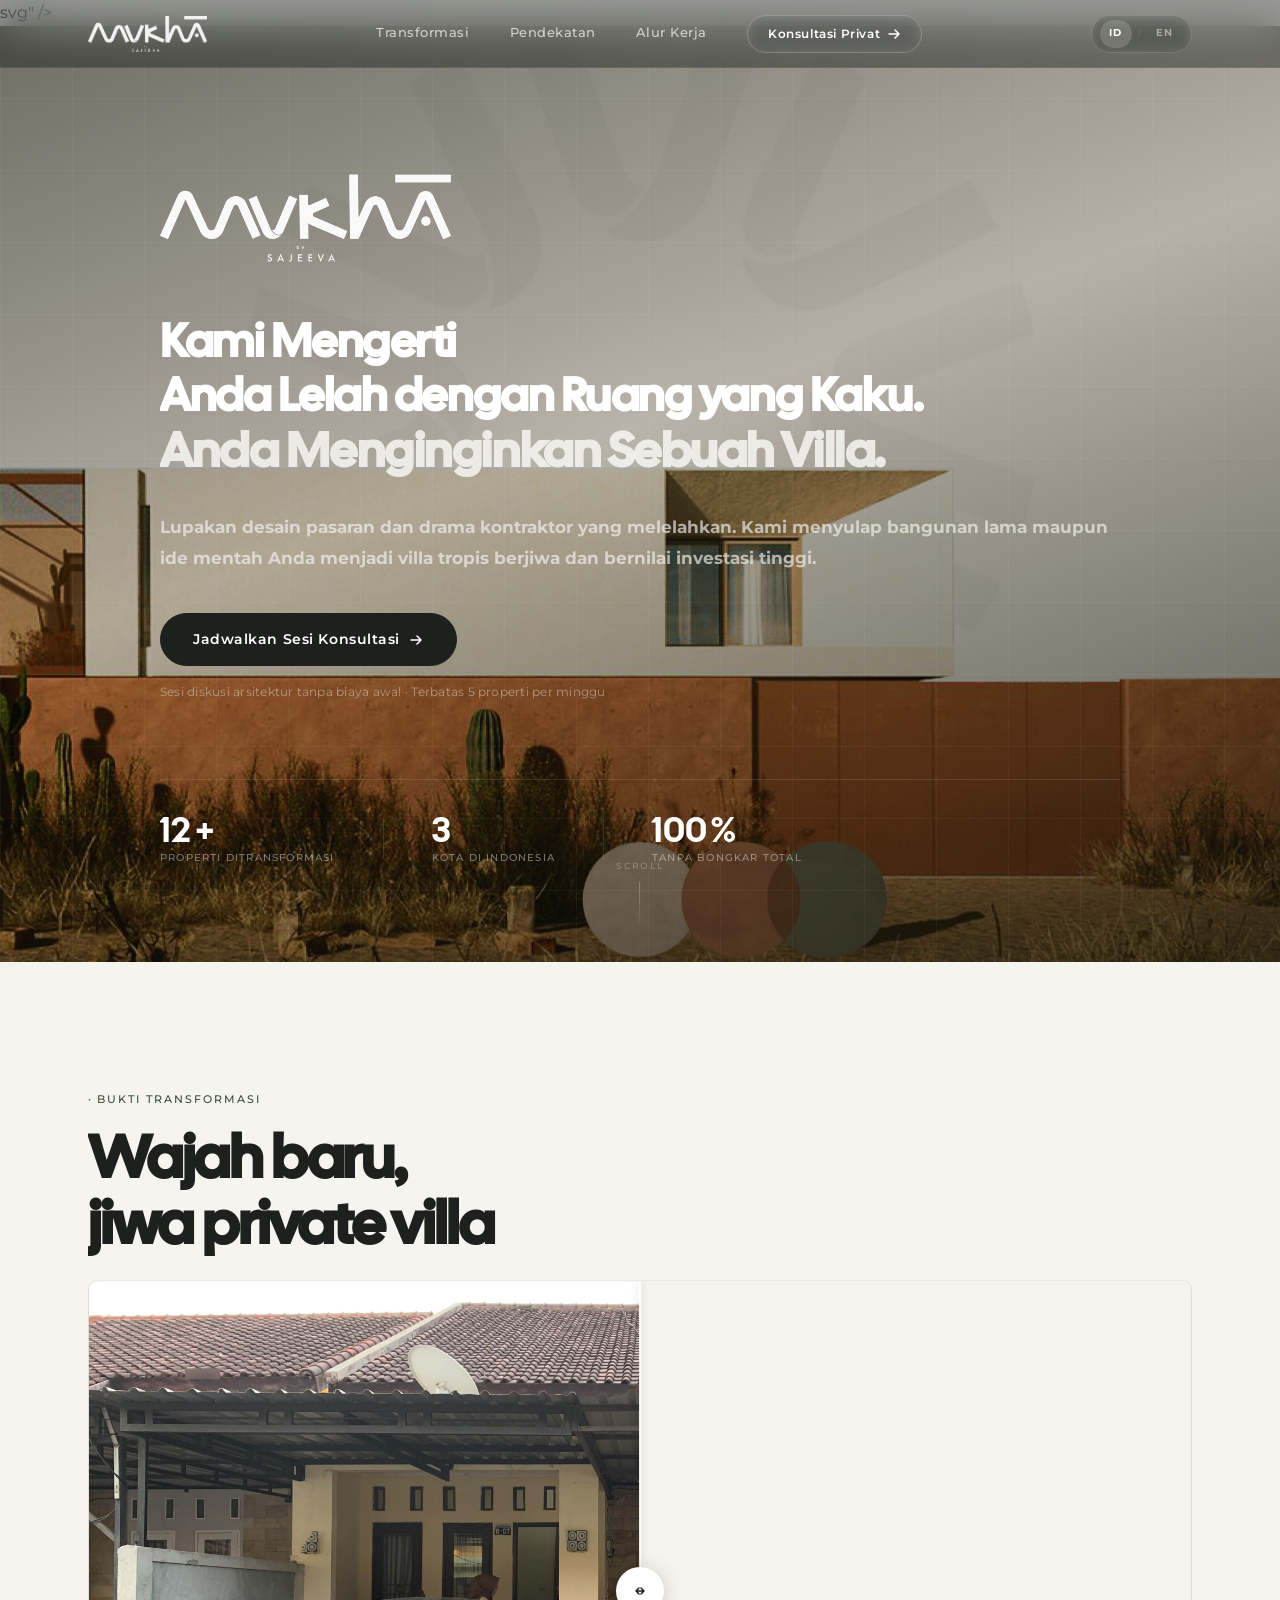
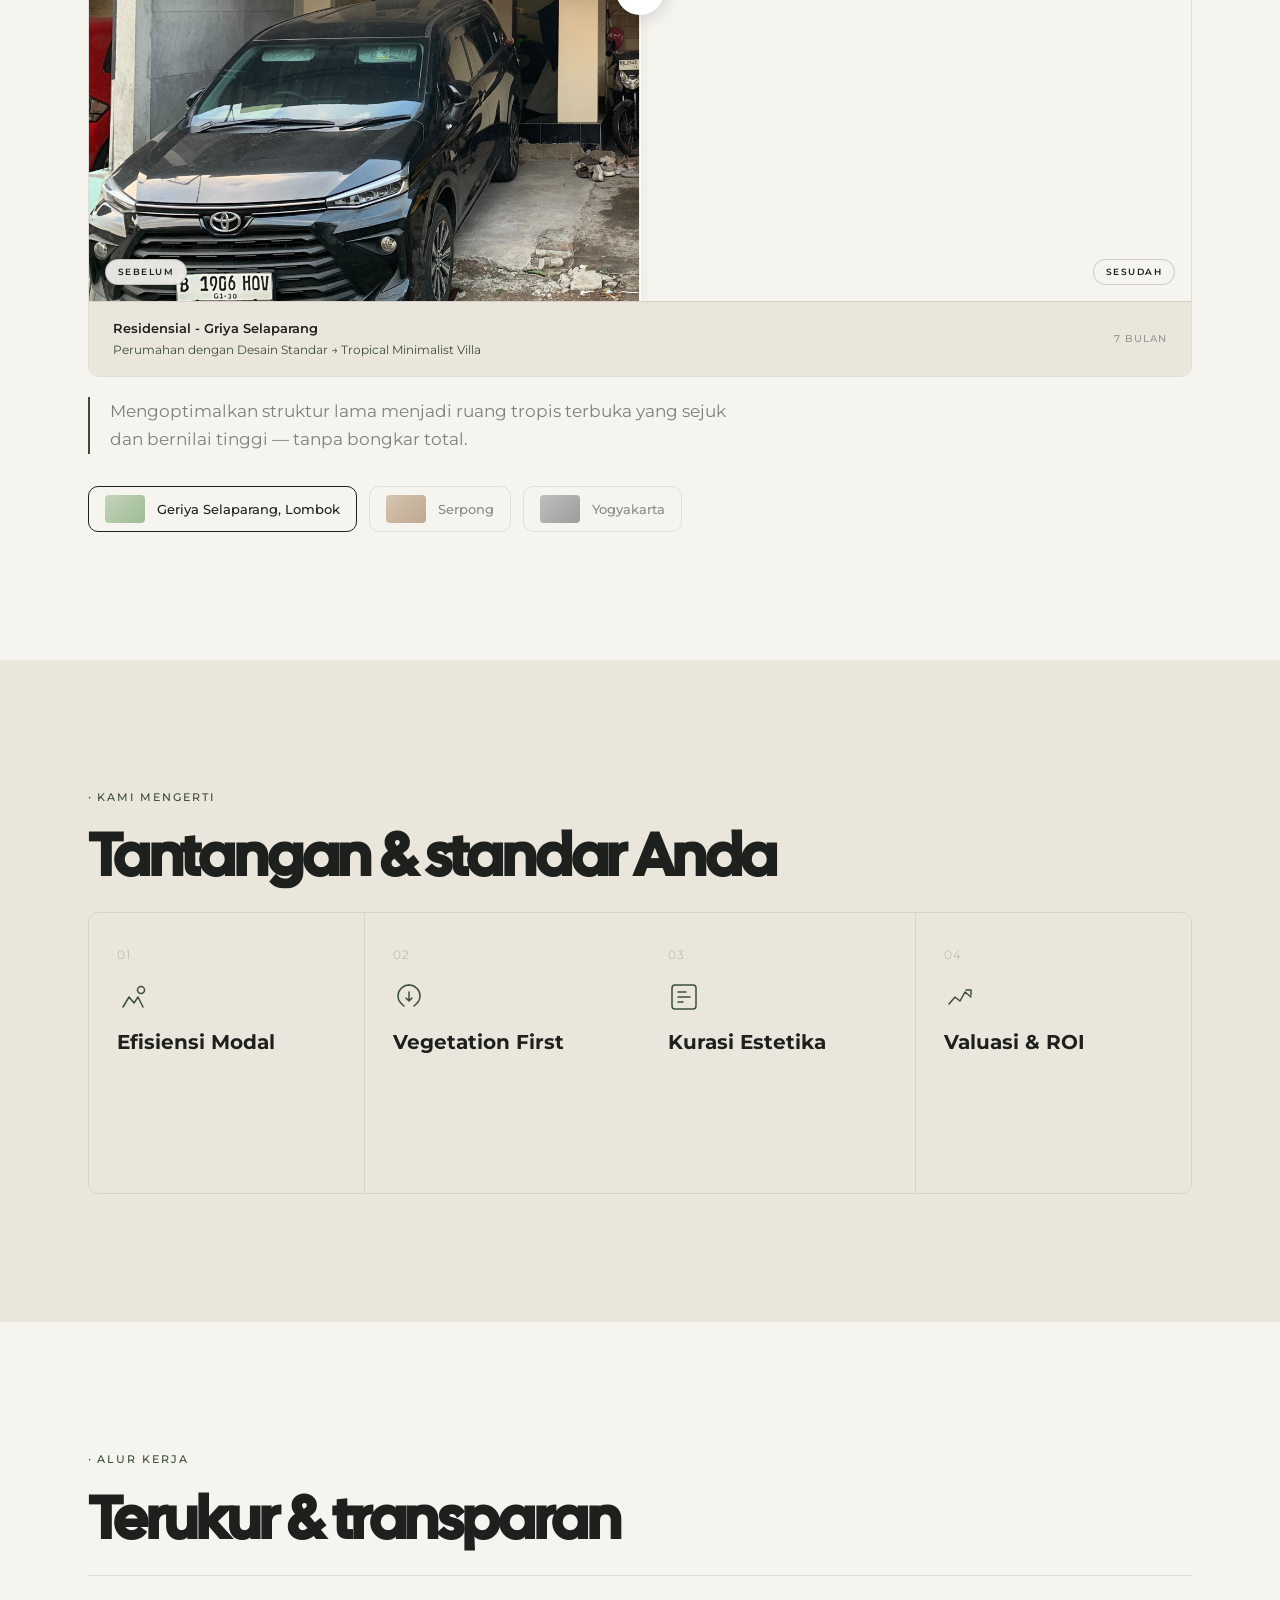
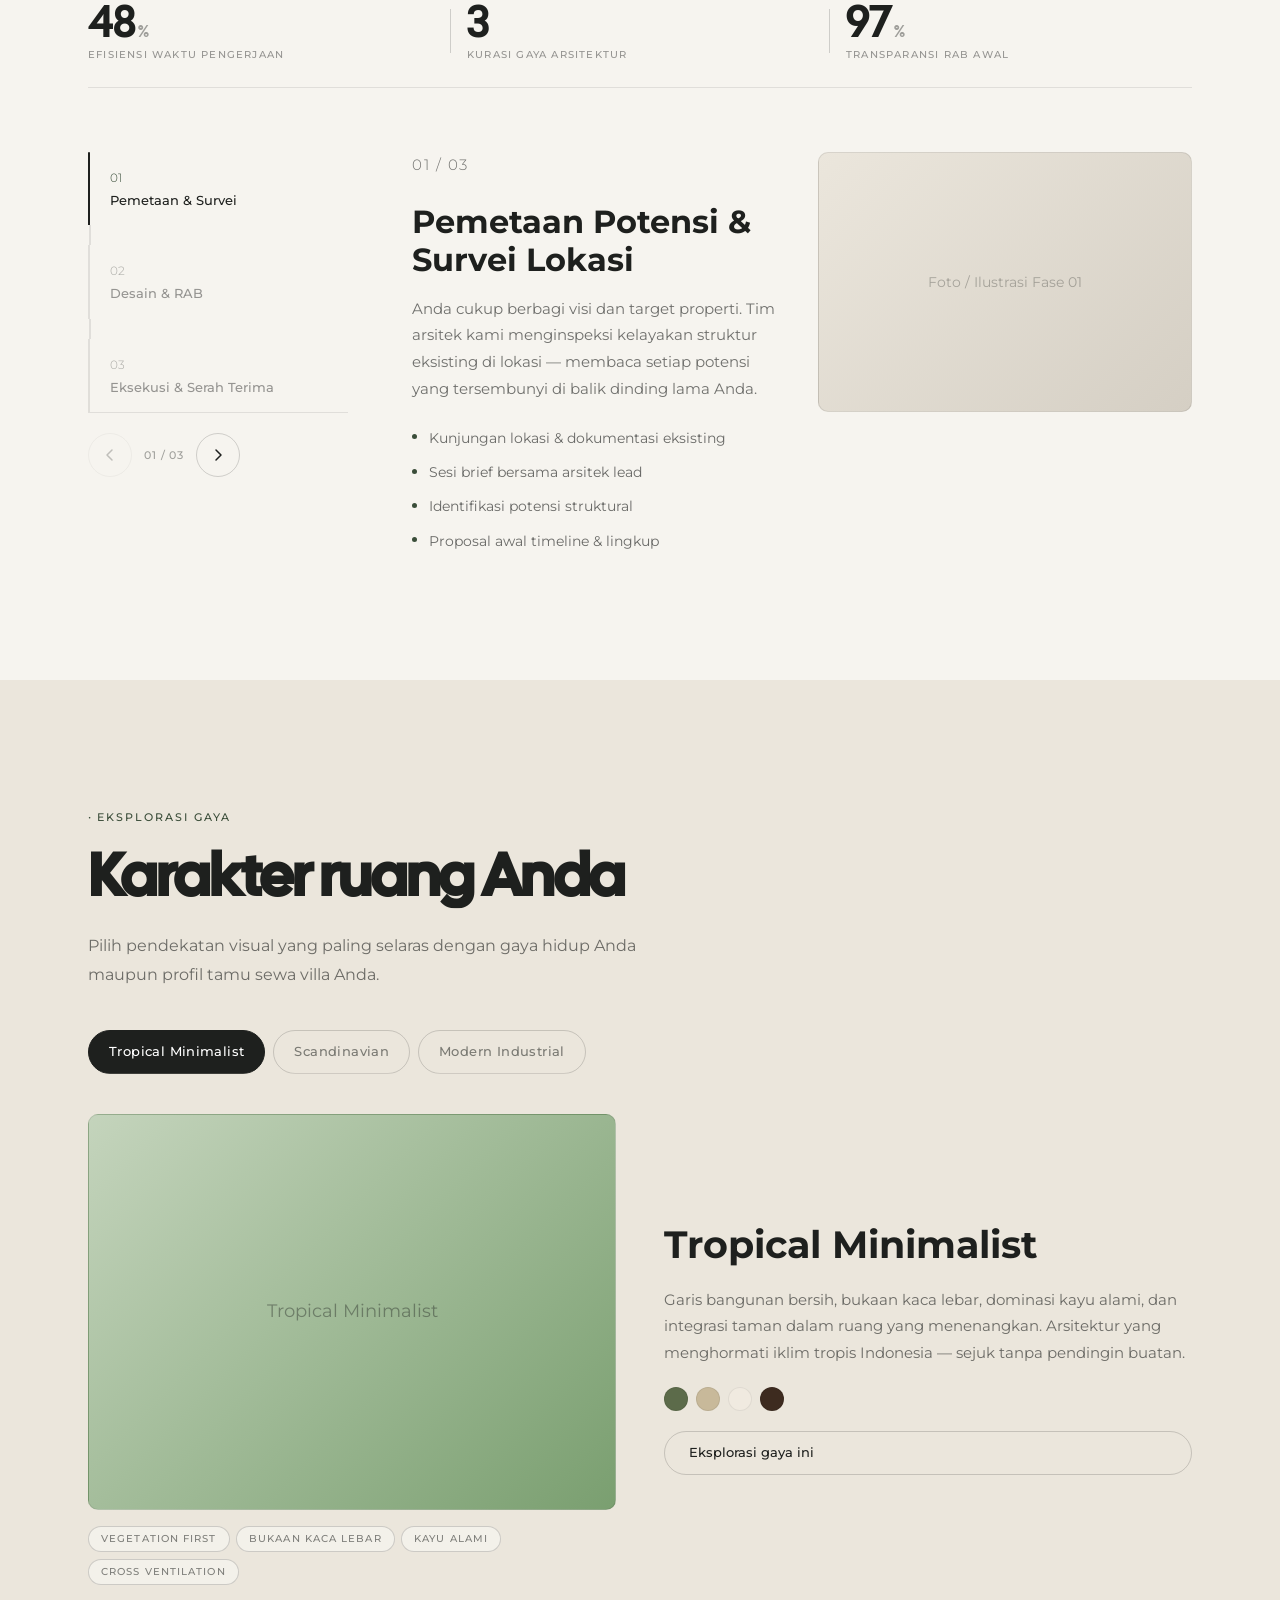
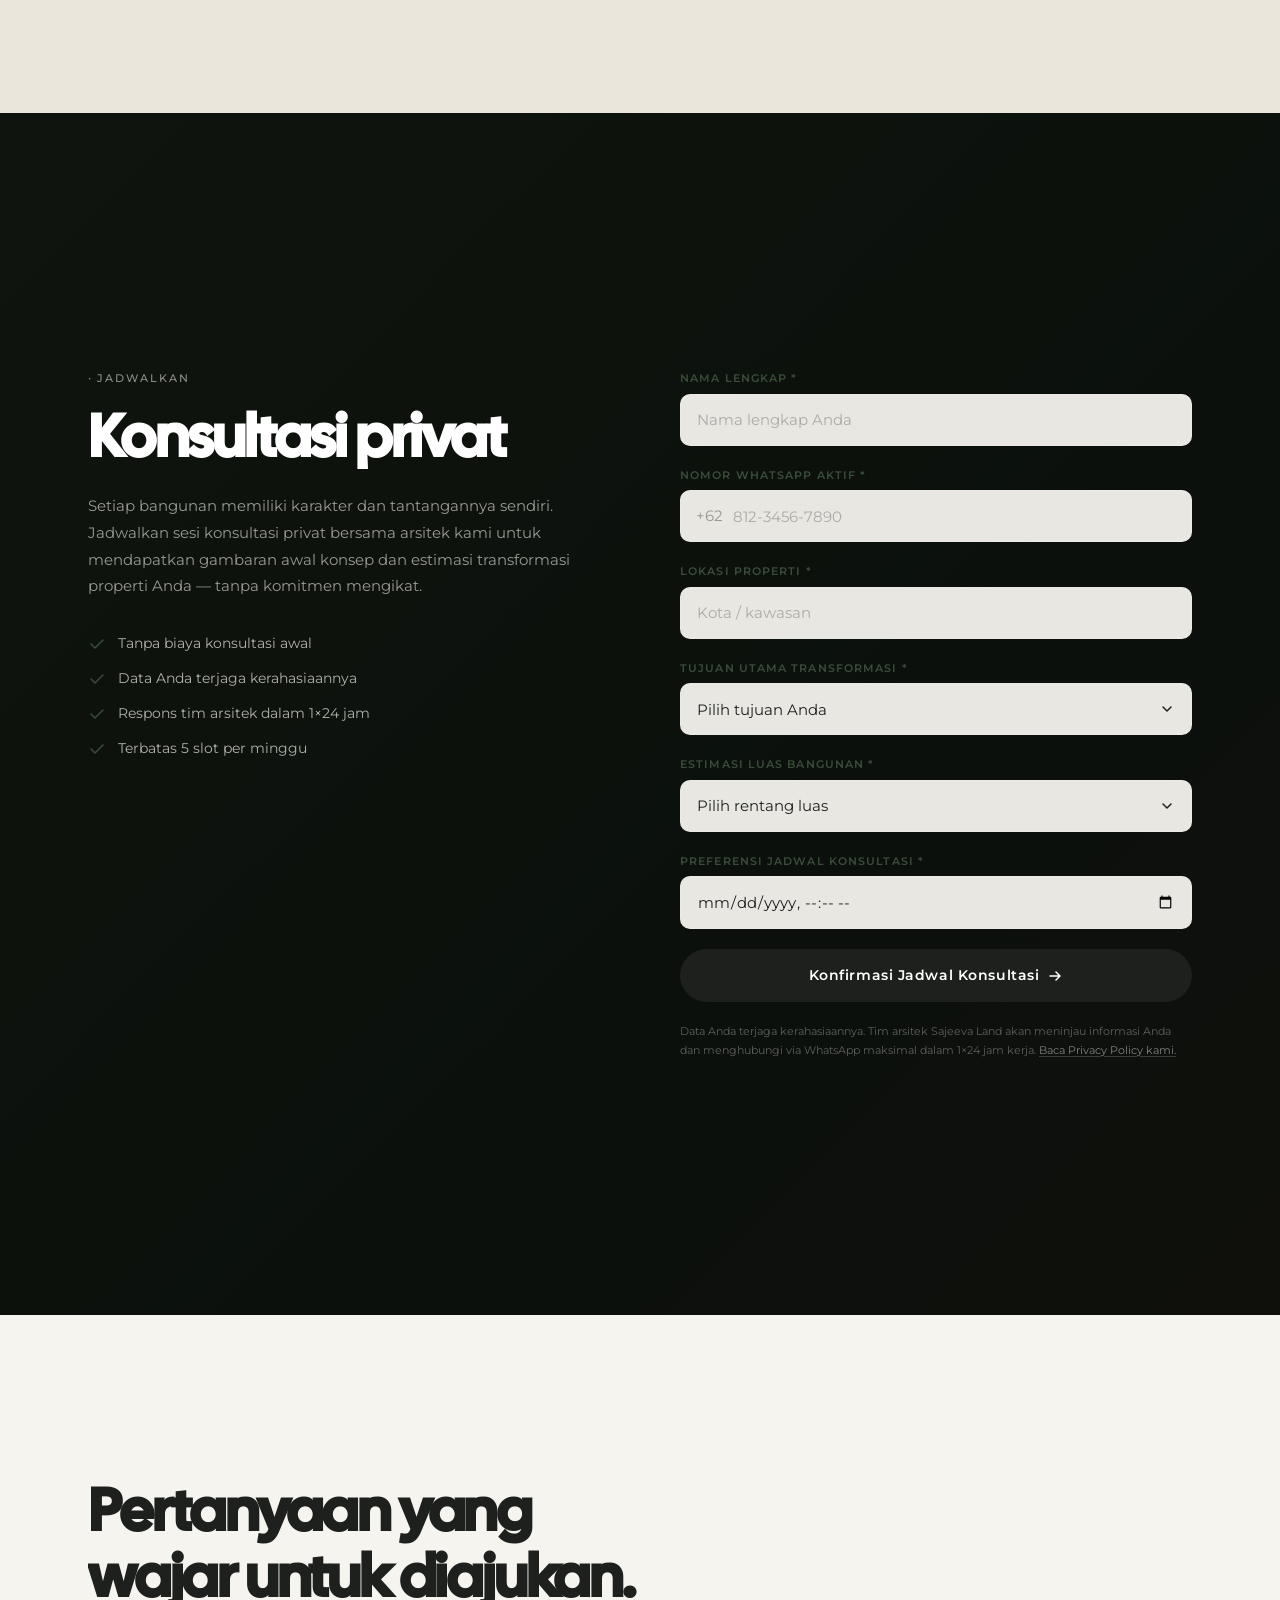
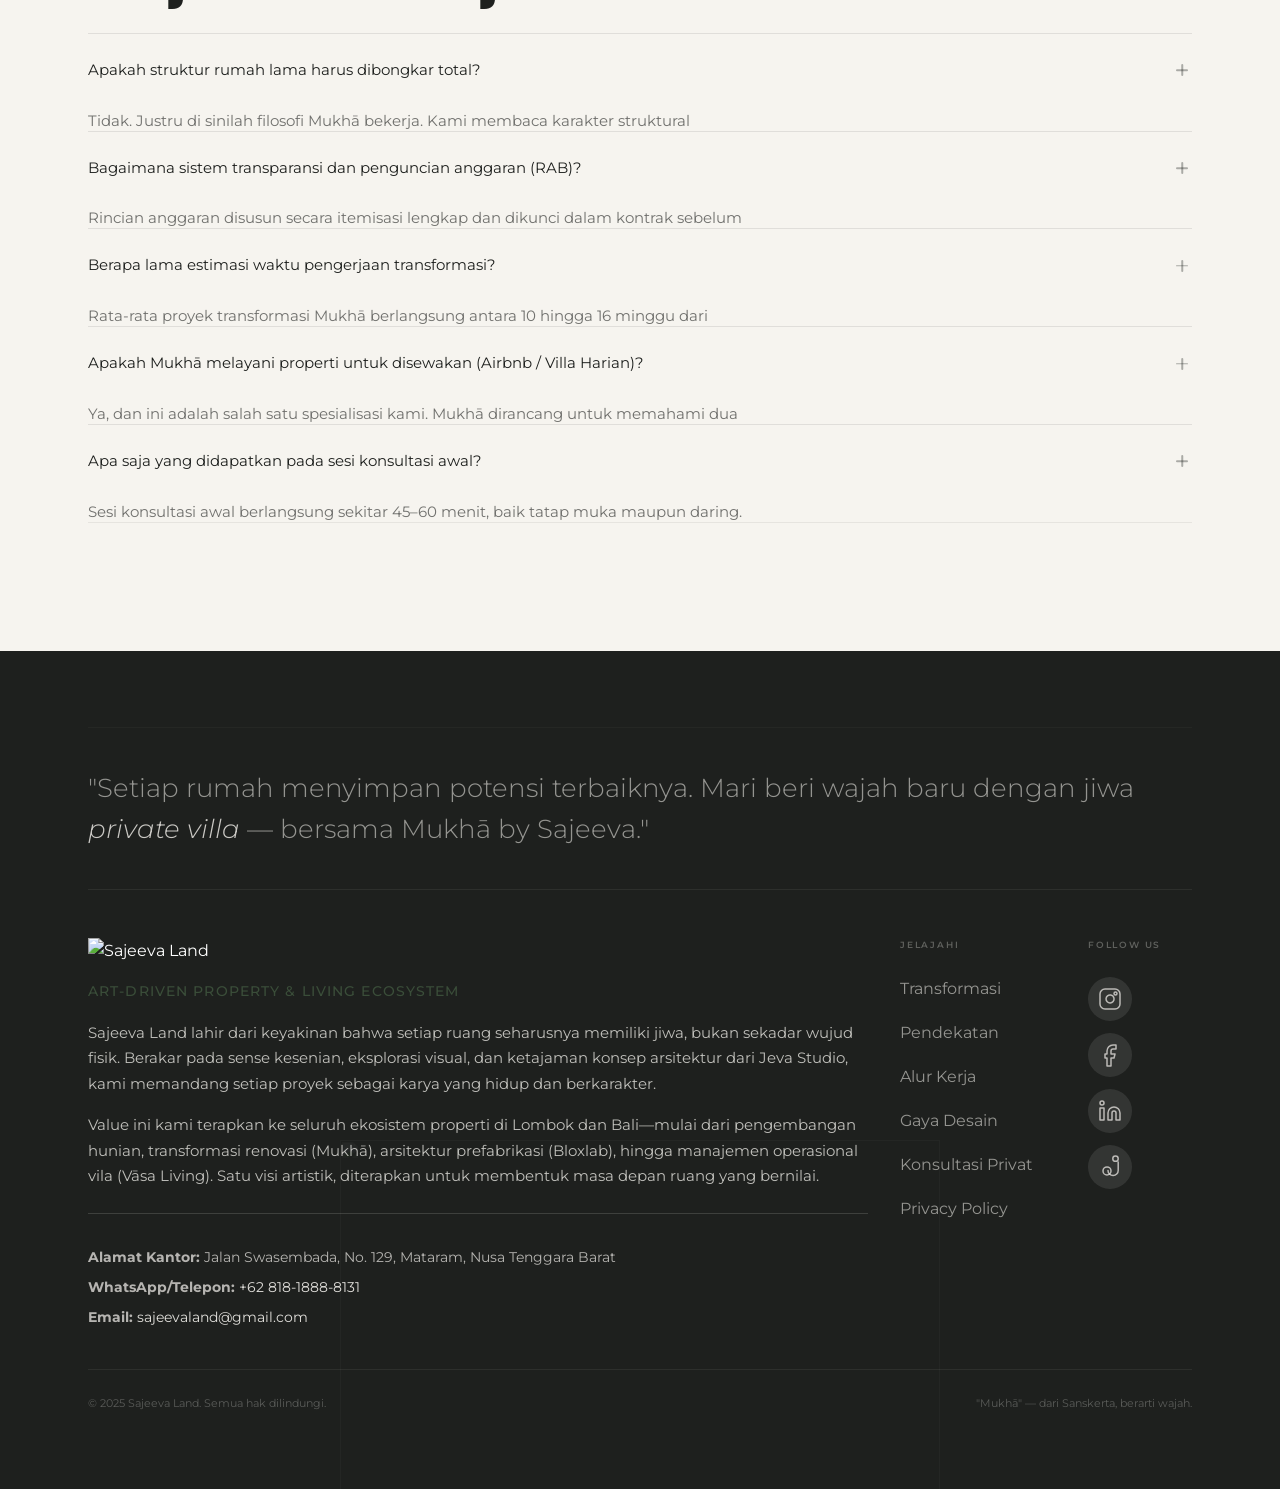
==== MUKHA BY SAJEEVA/index.html @ 4884cebe "v67: fix language switch - add data attrs to nav cta label, improve parent-child logic" ====
<!DOCTYPE html>
<html lang="id">
<head>
  <meta charset="UTF-8" />
  <meta name="viewport" content="width=device-width, initial-scale=1.0" />
  <title>Mukhā by Sajeeva — Transformasi Properti Berkelas</title>
  <meta name="description" content="Mukhā by Sajeeva menghadirkan standar private villa pada rumah lama Anda—tanpa bongkar total. Transformasi properti berbasis Vegetation First oleh Sajeeva Land." />
  <link rel="icon" type="image/png" href="assets/favicon%20mukha.png?t=1794885026" />
  <link rel="icon" type="image/png" href="assets/favicon%20mukha.png?t=1794885026" sizes="any" />
  <link rel="apple-touch-icon" type="image/png" href="assets/favicon%20mukha.png?t=1794885026" />svg" />
  <link rel="preconnect" href="https://fonts.googleapis.com" />
  <link rel="preconnect" href="https://fonts.gstatic.com" crossorigin />
  <link href="https://fonts.googleapis.com/css2?family=Cal+Sans&family=Montserrat:ital,wght@0,400;0,500;0,600;0,700;1,400&display=swap" rel="stylesheet" />
  <link rel="stylesheet" href="assets/css/style.css?v=65" />
</head>
<body>

  <!-- NAV -->
  <header class="nav" id="top">
    <div class="nav__inner container">
      <a href="#top" class="nav__logo">
        <img src="assets/logo.png" alt="Mukhā by Sajeeva" class="nav__logo-img" />
      </a>
      <nav class="nav__links" aria-label="Navigasi utama">
        <a href="#transformasi" class="nav__link" data-id="Transformasi" data-en="Transformation">Transformasi</a>
        <a href="#nilai" class="nav__link" data-id="Pendekatan" data-en="Approach">Pendekatan</a>
        <a href="#proses" class="nav__link" data-id="Alur Kerja" data-en="Process">Alur Kerja</a>
        <a href="#konsultasi" class="nav__cta" data-id="Konsultasi Privat" data-en="Private Consult">
          <span class="nav__cta-label" data-id="Konsultasi Privat" data-en="Private Consult">Konsultasi Privat</span>
          <svg width="14" height="14" viewBox="0 0 14 14" fill="none"gabisa aria-hidden="true"><path d="M2 7h10M8 3l4 4-4 4" stroke="currentColor" stroke-width="1.5" stroke-linecap="round" stroke-linejoin="round"/></svg>
        </a>
      </nav>
      <div class="nav__right">
        <div class="lang-switch" role="group" aria-label="Pilih bahasa">
          <button class="lang-btn lang-btn--active" data-lang="id" aria-pressed="true">ID</button>
          <span class="lang-sep" aria-hidden="true">/</span>
          <button class="lang-btn" data-lang="en" aria-pressed="false">EN</button>
        </div>
        <button class="nav__burger" id="nav-burger" aria-label="Menu" aria-expanded="false">
          <span></span><span></span>
        </button>
      </div>
    </div>
    <div class="nav__mobile" id="nav-mobile" hidden>
      <a href="#transformasi" data-id="Transformasi" data-en="Transformation">Transformasi</a>
      <a href="#nilai" data-id="Pendekatan" data-en="Approach">Pendekatan</a>
      <a href="#proses" data-id="Alur Kerja" data-en="Process">Alur Kerja</a>
      <a href="#konsultasi" class="nav__mobile-cta" data-id="Konsultasi Privat →" data-en="Private Consult →">Konsultasi Privat →</a>
    </div>
  </header>

  <main>

    <!-- ═══════════════════════════════
         HERO
    ═══════════════════════════════ -->
    <section class="hero" id="hero">
      <div class="hero__bg" aria-hidden="true">
        <div class="hero__bg-img" aria-hidden="true"></div>
        <div class="hero__bg-overlay"></div>
        <div class="hero__grid" aria-hidden="true"></div>
      </div>

      <div class="hero__inner container">

        <div class="hero__logo-img" data-animate="fade-up" data-delay="0">
          <img src="assets/logo.png" alt="Mukhā by Sajeeva" />
        </div>

        <div class="hero__body" data-animate="split-text" data-delay="200">
          <h1 class="hero__statement">
            <span class="split-word" data-id="Kami Mengerti" data-en="We Understand">Kami Mengerti</span>
            <span class="split-word" data-id="Anda Lelah dengan Ruang yang Kaku." data-en="You're Tired of Rigid Spaces.">Anda Lelah dengan Ruang yang Kaku.</span>
            <span class="split-word hero__statement-em" data-id="Anda Menginginkan Sebuah Villa." data-en="You Want a True Villa."><em>Anda Menginginkan Sebuah Villa.</em></span>
          </h1>
          <p class="hero__sub" data-id="Lupakan desain pasaran dan drama kontraktor yang melelahkan. Kami menyulap bangunan lama maupun ide mentah Anda menjadi villa tropis berjiwa dan bernilai investasi tinggi." data-en="No more template designs or endless contractor drama. We transform tired structures and raw ideas into soulful, high-yield tropical villas.">
            Lupakan desain pasaran dan drama kontraktor yang melelahkan. Kami menyulap bangunan lama maupun ide mentah Anda menjadi villa tropis berjiwa dan bernilai investasi tinggi.
          </p>
          <div class="hero__cta-group">
            <a href="#konsultasi" class="btn-cta magnetic" data-id="Jadwalkan Sesi Konsultasi" data-en="Schedule a Consultation">
              <span class="btn-label" data-id="Jadwalkan Sesi Konsultasi" data-en="Schedule a Consultation">Jadwalkan Sesi Konsultasi</span>
              <svg class="btn-arrow" width="16" height="16" viewBox="0 0 16 16" fill="none" aria-hidden="true"><path d="M3 8h10M9 4l4 4-4 4" stroke="currentColor" stroke-width="1.5" stroke-linecap="round" stroke-linejoin="round"/></svg>
            </a>
            <p class="hero__micronote">
              <span data-id="Sesi diskusi arsitektur tanpa biaya awal" data-en="Free initial architecture consultation">Sesi diskusi arsitektur tanpa biaya awal</span>
              <span aria-hidden="true"> · </span>
              <span data-id="Terbatas 5 properti per minggu" data-en="Limited to 5 properties per week">Terbatas 5 properti per minggu</span>
            </p>
          </div>
        </div>

        <div class="hero__metrics" data-animate="fade-up" data-delay="500">
          <div class="hero__metric">
            <span class="hero__metric-num" data-count="12">0</span>
            <span class="hero__metric-label" data-id="Properti Ditransformasi" data-en="Properties Transformed">Properti Ditransformasi</span>
          </div>
          <div class="hero__metric-sep" aria-hidden="true"></div>
          <div class="hero__metric">
            <span class="hero__metric-num" data-count="3">0</span>
            <span class="hero__metric-label" data-id="Kota di Indonesia" data-en="Cities in Indonesia">Kota di Indonesia</span>
          </div>
          <div class="hero__metric-sep" aria-hidden="true"></div>
          <div class="hero__metric">
            <span class="hero__metric-num" data-count="100">0</span>
            <span class="hero__metric-label" data-id="Tanpa Bongkar Total" data-en="Without Full Demolition">Tanpa Bongkar Total</span>
          </div>
        </div>
      </div>

      <div class="hero__scroll" aria-hidden="true">
        <span>scroll</span>
        <div class="hero__scroll-line"></div>
      </div>
    </section>

    <!-- ═══════════════════════════════
         BEFORE–AFTER
    ═══════════════════════════════ -->
    <section class="transform section" id="transformasi">
      <div class="container">
        <div class="section-label" data-animate="fade-up">
          <span class="dot" aria-hidden="true">·</span> <span data-id="· bukti transformasi" data-en="· proof of transformation">bukti transformasi</span>
        </div>
        <h2 class="section-title" data-animate="fade-up" data-delay="80">
          <span data-id="Wajah baru," data-en="A new face,">Wajah baru,</span><br /><em data-id="jiwa private villa" data-en="the soul of a private villa">jiwa private villa</em>
        </h2>

        <div class="ba-wrap" data-animate="fade-up" data-delay="160">
          <div class="ba" id="ba-1" role="region" aria-label="Perbandingan sebelum dan sesudah">
            <div class="ba__track">
              <div class="ba__side ba__side--before">
                <img src="assets/before - gs.JPG" alt="Kondisi asli properti Griya Selaparang" />
                <div class="ba__label" data-id="sebelum" data-en="before">sebelum</div>
              </div>
              <div class="ba__side ba__side--after">
                <img src="assets/after - gs.jpg" alt="Hasil transformasi Griya Selaparang" />
                <div class="ba__label ba__label--right" data-id="sesudah" data-en="after">sesudah</div>
              </div>
              <div class="ba__divider" id="ba-divider">
                <div class="ba__line"></div>
                <button class="ba__handle" aria-label="Geser untuk membandingkan">
                  <svg width="22" height="22" viewBox="0 0 22 22" fill="none" aria-hidden="true">
                    <path d="M7 11h8M7 11l3-3M7 11l3 3M15 11l-3-3M15 11l-3 3" stroke="currentColor" stroke-width="1.5" stroke-linecap="round" stroke-linejoin="round"/>
                  </svg>
                </button>
              </div>
            </div>
            <div class="ba__info">
              <div>
                <p class="ba__project" data-id="Residensial - Griya Selaparang, Lombok" data-en="Residential - Griya Selaparang, Lombok">Residensial - Griya Selaparang</p>
                <p class="ba__type"><span data-id="Perumahan dengan Desain Standar → Tropical Minimalist Villa" data-en="Housing Development with Standardized Designs → Tropical Minimalist Villa"><em>Perumahan dengan Desain Standar → Tropical Minimalist Villa</em></span></p>
              </div>
              <span class="ba__dur" data-id="7 BULAN" data-en="7 MONTHS">7 BULAN</span>
            </div>
          </div>

          <p class="ba__caption" data-id="Mengoptimalkan struktur lama menjadi ruang tropis terbuka yang sejuk dan bernilai tinggi — tanpa bongkar total." data-en="Transforming an aging structure into an open tropical space — cool, high-value, without full demolition.">
            Mengoptimalkan struktur lama menjadi ruang tropis terbuka yang sejuk
            dan bernilai tinggi — tanpa bongkar total.
          </p>

          <div class="ba__thumbs" role="tablist" aria-label="Pilih proyek">
            <button class="ba__thumb ba__thumb--active" role="tab" aria-selected="true" data-idx="0">
              <div class="ba__thumb-img" style="background:linear-gradient(135deg,#C4D4BC,#9EBC95)"></div>
              <span>Geriya Selaparang, Lombok</span>
            </button>
            <button class="ba__thumb" role="tab" aria-selected="false" data-idx="1">
              <div class="ba__thumb-img" style="background:linear-gradient(135deg,#D5C5B0,#BFA890)"></div>
              <span>Serpong</span>
            </button>
            <button class="ba__thumb" role="tab" aria-selected="false" data-idx="2">
              <div class="ba__thumb-img" style="background:linear-gradient(135deg,#C0BFBD,#9E9C9A)"></div>
              <span>Yogyakarta</span>
            </button>
          </div>
        </div>
      </div>
    </section>

    <!-- ═══════════════════════════════
         VALUE MATRIX
    ═══════════════════════════════ -->
    <section class="matrix section" id="nilai">
      <div class="container">
        <div class="section-label" data-animate="fade-up">
          <span class="dot" aria-hidden="true">·</span> <span data-id="· Kami mengerti" data-en="· We understand">Kami mengerti</span>
        </div>
        <h2 class="section-title" data-animate="fade-up" data-delay="80"><span data-id="Tantangan &amp; standar Anda" data-en="Your challenges & standards">Tantangan & standar Anda</span></h2>

        <div class="matrix__grid">
          <div class="matrix__card" data-animate="fade-up" data-delay="0" tabindex="0">
            <div class="matrix__front">
              <span class="matrix__num">01</span>
              <svg class="matrix__icon" width="32" height="32" viewBox="0 0 32 32" fill="none" aria-hidden="true">
                <path d="M6 26l6-10 5 6 4-6 5 10" stroke="#3A4D39" stroke-width="1.5" stroke-linecap="round" stroke-linejoin="round"/>
                <circle cx="24" cy="9" r="3.5" stroke="#3A4D39" stroke-width="1.5"/>
              </svg>
              <h3 class="matrix__title" data-id="Efisiensi Modal" data-en="Capital Efficiency">Efisiensi Modal</h3>
            </div>
            <div class="matrix__back">
              <h3 class="matrix__title" data-id="Efisiensi Modal" data-en="Capital Efficiency">Efisiensi Modal</h3>
              <p data-id="Tak perlu mengorbankan waktu dan biaya bangun dari nol. Kami mempertahankan struktur kokoh yang sudah ada untuk efisiensi biaya dan percepatan waktu pengerjaan hingga 50%." data-en="No need to sacrifice time and cost building from scratch. We preserve your existing solid structure to cut costs and accelerate delivery by up to 50%.">Tak perlu mengorbankan waktu dan biaya bangun dari nol. Kami mempertahankan struktur kokoh yang sudah ada untuk efisiensi biaya dan percepatan waktu pengerjaan hingga 50%.</p>
            </div>
          </div>

          <div class="matrix__card" data-animate="fade-up" data-delay="80" tabindex="0">
            <div class="matrix__front">
              <span class="matrix__num">02</span>
              <svg class="matrix__icon" width="32" height="32" viewBox="0 0 32 32" fill="none" aria-hidden="true">
                <path d="M16 4C10 4 5 9 5 15c0 4 2 7 6 10" stroke="#3A4D39" stroke-width="1.5" stroke-linecap="round"/>
                <path d="M16 4c6 0 11 5 11 11 0 4-2 7-6 10" stroke="#3A4D39" stroke-width="1.5" stroke-linecap="round"/>
                <path d="M16 11v9M13 17l3 3 3-3" stroke="#3A4D39" stroke-width="1.5" stroke-linecap="round" stroke-linejoin="round"/>
              </svg>
              <h3 class="matrix__title">Vegetation First</h3>
            </div>
            <div class="matrix__back">
              <h3 class="matrix__title">Vegetation First</h3>
              <p data-id="Menjawab masalah rumah panas dan pengap lewat integrasi lanskap tropis, aliran udara silang, dan pencahayaan alami sebagai fondasi utama desain." data-en="Solving the problem of hot, stuffy homes through tropical landscape integration, cross ventilation, and natural light as the primary design foundation.">Menjawab masalah rumah panas dan pengap lewat integrasi lanskap tropis, aliran udara silang, dan pencahayaan alami sebagai fondasi utama desain.</p>
            </div>
          </div>

          <div class="matrix__card" data-animate="fade-up" data-delay="160" tabindex="0">
            <div class="matrix__front">
              <span class="matrix__num">03</span>
              <svg class="matrix__icon" width="32" height="32" viewBox="0 0 32 32" fill="none" aria-hidden="true">
                <rect x="4" y="4" width="24" height="24" rx="3" stroke="#3A4D39" stroke-width="1.5"/>
                <path d="M10 16h12M10 11h8M10 21h5" stroke="#3A4D39" stroke-width="1.5" stroke-linecap="round"/>
              </svg>
              <h3 class="matrix__title" data-id="Kurasi Estetika" data-en="Aesthetic Curation">Kurasi Estetika</h3>
            </div>
            <div class="matrix__back">
              <h3 class="matrix__title" data-id="Kurasi Estetika" data-en="Aesthetic Curation">Kurasi Estetika</h3>
              <p data-id="Rancangan arsitektur timeless dari tim Sajeeva Land melalui pilihan gaya terkurasi yang relevan untuk hunian pribadi maupun pasar sewa premium." data-en="Timeless architectural designs from the Sajeeva Land team through curated style choices relevant for personal residences and the premium rental market.">Rancangan arsitektur <em>timeless</em> dari tim Sajeeva Land melalui pilihan gaya terkurasi yang relevan untuk hunian pribadi maupun pasar sewa premium.</p>
            </div>
          </div>

          <div class="matrix__card" data-animate="fade-up" data-delay="240" tabindex="0">
            <div class="matrix__front">
              <span class="matrix__num">04</span>
              <svg class="matrix__icon" width="32" height="32" viewBox="0 0 32 32" fill="none" aria-hidden="true">
                <path d="M5 23l6-7 5 4 5-9 6 5" stroke="#3A4D39" stroke-width="1.5" stroke-linecap="round" stroke-linejoin="round"/>
                <path d="M27 9v5M27 9h-5" stroke="#3A4D39" stroke-width="1.5" stroke-linecap="round"/>
              </svg>
              <h3 class="matrix__title" data-id="Valuasi & ROI" data-en="Valuation & ROI">Valuasi &amp; ROI</h3>
            </div>
            <div class="matrix__back">
              <h3 class="matrix__title" data-id="Valuasi & ROI" data-en="Valuation & ROI">Valuasi &amp; ROI</h3>
              <p data-id="Setiap detail material dan tata ruang dikalkulasi untuk mengangkat nilai jual kembali (capital gain) serta daya tarik rental yield properti Anda." data-en="Every material detail and spatial layout is calculated to elevate your property's resale value (capital gain) and rental yield appeal.">Setiap detail material dan tata ruang dikalkulasi untuk mengangkat nilai jual kembali (<em>capital gain</em>) serta daya tarik <em>rental yield</em> properti Anda.</p>
            </div>
          </div>
        </div>
      </div>
    </section>

    <!-- ═══════════════════════════════
         PROCESS
    ═══════════════════════════════ -->
    <section class="process section" id="proses">
      <div class="container">
        <div class="section-label" data-animate="fade-up">
          <span class="dot" aria-hidden="true">·</span> <span data-id="· alur kerja" data-en="· our process">alur kerja</span>
        </div>
        <h2 class="section-title" data-animate="fade-up" data-delay="80">
          <em data-id="Terukur" data-en="Measured">Terukur</em> &amp; <span data-id="transparan" data-en="transparent">transparan</span></h2>
        </h2>

        <div class="metrics-strip" data-animate="fade-up" data-delay="160">
          <div class="metric">
            <span class="metric__num"><span data-count="50">0</span><span class="metric__sfx">%</span></span>
            <span class="metric__label" data-id="Efisiensi Waktu Pengerjaan" data-en="Construction Time Efficiency">Efisiensi Waktu Pengerjaan</span>
          </div>
          <div class="metric__sep" aria-hidden="true"></div>
          <div class="metric">
            <span class="metric__num"><span data-count="3">0</span></span>
            <span class="metric__label" data-id="Kurasi Gaya Arsitektur" data-en="Curated Architectural Styles">Kurasi Gaya Arsitektur</span>
          </div>
          <div class="metric__sep" aria-hidden="true"></div>
          <div class="metric">
            <span class="metric__num"><span data-count="100">0</span><span class="metric__sfx">%</span></span>
            <span class="metric__label" data-id="Transparansi RAB Awal" data-en="Upfront Budget Transparency">Transparansi RAB Awal</span>
          </div>
        </div>

        <div class="stepper" data-animate="fade-up" data-delay="240">
          <div class="stepper__nav" role="tablist" aria-label="Tahapan proses">
            <button class="stepper__tab stepper__tab--active" role="tab" aria-selected="true" aria-controls="sp-1" id="st-1">
              <span class="stepper__n">01</span>
              <span class="stepper__lbl" data-id="Pemetaan & Survei" data-en="Assessment & Survey">Pemetaan &amp; Survei</span>
            </button>
            <div class="stepper__conn" aria-hidden="true"></div>
            <button class="stepper__tab" role="tab" aria-selected="false" aria-controls="sp-2" id="st-2">
              <span class="stepper__n">02</span>
              <span class="stepper__lbl" data-id="Desain & RAB" data-en="Design & Budget">Desain &amp; RAB</span>
            </button>
            <div class="stepper__conn" aria-hidden="true"></div>
            <button class="stepper__tab" role="tab" aria-selected="false" aria-controls="sp-3" id="st-3">
              <span class="stepper__n">03</span>
              <span class="stepper__lbl" data-id="Eksekusi & Serah Terima" data-en="Execution & Handover">Eksekusi &amp; Serah Terima</span>
            </button>
            <div class="stepper__arrows">
              <button class="icon-btn" id="s-prev" aria-label="Sebelumnya" disabled>
                <svg width="16" height="16" viewBox="0 0 16 16" fill="none" aria-hidden="true"><path d="M10 3L5 8l5 5" stroke="currentColor" stroke-width="1.5" stroke-linecap="round" stroke-linejoin="round"/></svg>
              </button>
              <span id="s-label" aria-live="polite">01 / 03</span>
              <button class="icon-btn" id="s-next" aria-label="Berikutnya">
                <svg width="16" height="16" viewBox="0 0 16 16" fill="none" aria-hidden="true"><path d="M6 3l5 5-5 5" stroke="currentColor" stroke-width="1.5" stroke-linecap="round" stroke-linejoin="round"/></svg>
              </button>
            </div>
          </div>

          <div class="stepper__panels">
            <div class="stepper__panel" id="sp-1" role="tabpanel" aria-labelledby="st-1">
              <div class="stepper__content">
                <p class="stepper__count">01 / 03</p>
                <h3 data-id="Pemetaan Potensi & Survei Lokasi" data-en="Potential Mapping & Site Survey">Pemetaan Potensi &amp; Survei Lokasi</h3>
                <p data-id="Anda cukup berbagi visi dan target properti..." data-en="Simply share your vision and property goals. Our architect team inspects the structural viability on-site — reading every potential hidden behind your building's old walls.">Anda cukup berbagi visi dan target properti. Tim arsitek kami menginspeksi kelayakan struktur eksisting di lokasi — membaca setiap potensi yang tersembunyi di balik dinding lama Anda.</p>
                <ul class="stepper__list">
                  <li data-id="Kunjungan lokasi & dokumentasi eksisting" data-en="Site visit & existing condition documentation">Kunjungan lokasi &amp; dokumentasi eksisting</li>
                  <li data-id="Sesi brief bersama arsitek lead" data-en="Brief session with lead architect">Sesi brief bersama arsitek lead</li>
                  <li data-id="Identifikasi potensi struktural" data-en="Structural potential identification">Identifikasi potensi struktural</li>
                  <li data-id="Proposal awal timeline & lingkup" data-en="Initial timeline & scope proposal">Proposal awal timeline &amp; lingkup</li>
                </ul>
              </div>
              <div class="stepper__visual">
                <div class="stepper__placeholder">
                  <!-- <img src="assets/phase-01.jpg" alt="Fase survei"> -->
                  <span>Foto / Ilustrasi Fase 01</span>
                </div>
              </div>
            </div>

            <div class="stepper__panel" id="sp-2" role="tabpanel" aria-labelledby="st-2" hidden>
              <div class="stepper__content">
                <p class="stepper__count">02 / 03</p>
                <h3 data-id="Konsep Desain & Transparansi RAB" data-en="Design Concept & Budget Transparency">Konsep Desain &amp; Transparansi RAB</h3>
                <p data-id="Penyusunan visualisasi 3D lengkap dengan rincian anggaran yang terkunci sejak awal — tanpa biaya tersembunyi. Anda melihat, menyetujui, lalu kami memulai." data-en="Complete 3D visualizations with a locked budget from day one — no hidden costs. You review, approve, then we begin.">Penyusunan visualisasi 3D lengkap dengan rincian anggaran yang terkunci sejak awal — tanpa biaya tersembunyi. Anda melihat, menyetujui, lalu kami memulai.</p>
                <ul class="stepper__list">
                  <li data-id="Rendering 3D fotorealistik per area" data-en="Photorealistic 3D rendering per area">Rendering 3D fotorealistik per area</li>
                  <li data-id="Gambar kerja arsitektur & interior" data-en="Architectural & interior working drawings">Gambar kerja arsitektur &amp; interior</li>
                  <li data-id="RAB terkunci — tanpa revisi biaya sepihak" data-en="Locked budget — no unilateral cost revisions">RAB terkunci — tanpa revisi biaya sepihak</li>
                  <li data-id="Pemilihan material & palet warna bersama" data-en="Joint material & color palette selection">Pemilihan material &amp; palet warna bersama</li>
                </ul>
              </div>
              <div class="stepper__visual">
                <div class="stepper__placeholder">
                  <!-- <img src="assets/phase-02.jpg" alt="Fase desain"> -->
                  <span>Foto / Ilustrasi Fase 02</span>
                </div>
              </div>
            </div>

            <div class="stepper__panel" id="sp-3" role="tabpanel" aria-labelledby="st-3" hidden>
              <div class="stepper__content">
                <p class="stepper__count">03 / 03</p>
                <h3 data-id="Eksekusi Presisi & Serah Terima" data-en="Precision Execution & Handover">Eksekusi Presisi &amp; Serah Terima</h3>
                <p data-id="Pengawasan kualitas berkala oleh tim arsitek Sajeeva Land hingga properti siap dihuni atau dipasarkan. Setiap detail diperiksa sebelum kunci diserahkan ke tangan Anda." data-en="Regular quality oversight by the Sajeeva Land architect team until your property is ready to inhabit or market. Every detail inspected before the keys are handed to you.">Pengawasan kualitas berkala oleh tim arsitek Sajeeva Land hingga properti siap dihuni atau dipasarkan. Setiap detail diperiksa sebelum kunci diserahkan ke tangan Anda.</p>
                <ul class="stepper__list">
                  <li data-id="Site supervisor berdedikasi per proyek" data-en="Dedicated site supervisor per project">Site supervisor berdedikasi per proyek</li>
                  <li data-id="Laporan progres mingguan via WhatsApp" data-en="Weekly progress reports via WhatsApp">Laporan progres mingguan via WhatsApp</li>
                  <li data-id="Quality control berlapis" data-en="Multi-layer quality control">Quality control berlapis</li>
                  <li data-id="Garansi pengerjaan pasca serah terima" data-en="Post-handover workmanship warranty">Garansi pengerjaan pasca serah terima</li>
                </ul>
              </div>
              <div class="stepper__visual">
                <div class="stepper__placeholder">
                  <!-- <img src="assets/phase-03.jpg" alt="Fase eksekusi"> -->
                  <span>Foto / Ilustrasi Fase 03</span>
                </div>
              </div>
            </div>
          </div>

          <!-- Mobile carousel indicator dots -->
          <div class="stepper__carousel-dots" role="group" aria-label="Slide navigation">
            <button class="stepper__dot stepper__dot--active" data-slide="0" aria-label="Slide 1" aria-current="true"></button>
            <button class="stepper__dot" data-slide="1" aria-label="Slide 2"></button>
            <button class="stepper__dot" data-slide="2" aria-label="Slide 3"></button>
          </div>
        </div>
      </div>
    </section>

    <!-- ═══════════════════════════════
         DESIGN STYLES
    ═══════════════════════════════ -->
    <section class="styles section" id="gaya">
      <div class="container">
        <div class="section-label" data-animate="fade-up">
          <span class="dot" aria-hidden="true">·</span> <span data-id="· Eksplorasi gaya" data-en="· Explore styles">Eksplorasi gaya</span>
        </div>
        <h2 class="section-title" data-animate="fade-up" data-delay="80"><span data-id="Karakter ruang Anda" data-en="Your space&#39;s character">Karakter ruang Anda</span></h2>
        <p class="section-desc" data-animate="fade-up" data-delay="160" data-id="Pilih pendekatan visual yang paling selaras dengan gaya hidup Anda maupun profil tamu sewa villa Anda." data-en="Choose the visual approach that best aligns with your lifestyle or your villa rental guests' profile.">
          Pilih pendekatan visual yang paling selaras dengan gaya hidup Anda
          maupun profil tamu sewa villa Anda.
        </p>

        <div class="style-tabs" role="tablist" aria-label="Pilih gaya" data-animate="fade-up" data-delay="240">
          <button class="style-pill style-pill--active" role="tab" aria-selected="true" aria-controls="sty-1" id="styb-1">Tropical Minimalist</button>
          <button class="style-pill" role="tab" aria-selected="false" aria-controls="sty-2" id="styb-2">Scandinavian</button>
          <button class="style-pill" role="tab" aria-selected="false" aria-controls="sty-3" id="styb-3">Modern Industrial</button>
        </div>

        <div class="style-panels" data-animate="fade-up" data-delay="320">

          <div class="style-panel" id="sty-1" role="tabpanel" aria-labelledby="styb-1">
            <div class="style-panel__img">
              <div class="style-panel__ph" style="background:linear-gradient(135deg,#C4D4BC 0%,#7A9F70 100%)">
                <!-- <img src="assets/style-tropical.jpg" alt="Tropical Minimalist"> -->
                <span>Tropical Minimalist</span>
              </div>
              <div class="style-panel__tags">
                <span>Vegetation First</span><span data-id="Bukaan Kaca Lebar" data-en="Wide Glass Openings">Bukaan Kaca Lebar</span>
                <span data-id="Kayu Alami" data-en="Natural Wood">Kayu Alami</span><span>Cross Ventilation</span>
              </div>
            </div>
            <div class="style-panel__body">
              <h3>Tropical Minimalist</h3>
              <p data-id="Garis bangunan bersih, bukaan kaca lebar, dominasi kayu alami, dan integrasi taman dalam ruang yang menenangkan. Arsitektur yang menghormati iklim tropis Indonesia — sejuk tanpa pendingin buatan." data-en="Clean building lines, wide glass openings, natural wood dominance, and garden integration in a calming space. Architecture that respects Indonesia's tropical climate — cool without artificial cooling.">Garis bangunan bersih, bukaan kaca lebar, dominasi kayu alami, dan integrasi taman dalam ruang yang menenangkan. Arsitektur yang menghormati iklim tropis Indonesia — sejuk tanpa pendingin buatan.</p>
              <div class="style-panel__swatches">
                <span class="swatch" style="background:#5C6B4A" title="Forest Sage"></span>
                <span class="swatch" style="background:#C8B99A" title="Sand Stone"></span>
                <span class="swatch" style="background:#F0EAE0" title="Linen White"></span>
                <span class="swatch" style="background:#3D2B1F" title="Dark Teak"></span>
              </div>
              <a href="#konsultasi" class="btn-outline" data-id="Eksplorasi gaya ini" data-en="Explore this style">Eksplorasi gaya ini</a>
            </div>
          </div>

          <div class="style-panel" id="sty-2" role="tabpanel" aria-labelledby="styb-2" hidden>
            <div class="style-panel__img">
              <div class="style-panel__ph" style="background:linear-gradient(135deg,#E8DFD0 0%,#C8B99A 100%)">
                <!-- <img src="assets/style-scandi.jpg" alt="Scandinavian"> -->
                <span>Scandinavian</span>
              </div>
              <div class="style-panel__tags">
                <span data-id="Palet Terang" data-en="Light Palette">Palet Terang</span><span data-id="Kayu Terang" data-en="Light Wood">Kayu Terang</span>
                <span>Natural Light</span><span data-id="Fungsional" data-en="Functional">Fungsional</span>
              </div>
            </div>
            <div class="style-panel__body">
              <h3>Scandinavian</h3>
              <p data-id="Palet warna terang yang hangat, pencahayaan alami maksimal, serta fungsionalitas ruang yang lapang dan homey. Kehangatan rumah Skandinavia yang diadaptasi ke iklim tropis dengan material lokal." data-en="Warm light palette, maximized natural lighting, and spacious functional rooms with a homey feel. The warmth of Scandinavian homes adapted to the tropical climate with local materials.">Palet warna terang yang hangat, pencahayaan alami maksimal, serta fungsionalitas ruang yang lapang dan <em>homey</em>. Kehangatan rumah Skandinavia yang diadaptasi ke iklim tropis dengan material lokal.</p>
              <div class="style-panel__swatches">
                <span class="swatch" style="background:#D4C5B0" title="Warm Sand"></span>
                <span class="swatch" style="background:#B8A99A" title="Clay"></span>
                <span class="swatch" style="background:#F7F4EF" title="Cream"></span>
                <span class="swatch" style="background:#4A3F35" title="Walnut"></span>
              </div>
              <a href="#konsultasi" class="btn-outline" data-id="Eksplorasi gaya ini" data-en="Explore this style">Eksplorasi gaya ini</a>
            </div>
          </div>

          <div class="style-panel" id="sty-3" role="tabpanel" aria-labelledby="styb-3" hidden>
            <div class="style-panel__img">
              <div class="style-panel__ph" style="background:linear-gradient(135deg,#BEBDBB 0%,#707070 100%)">
                <!-- <img src="assets/style-industrial.jpg" alt="Modern Industrial"> -->
                <span>Modern Industrial</span>
              </div>
              <div class="style-panel__tags">
                <span>Exposed Concrete</span><span data-id="Baja Hitam Matte" data-en="Matte Black Steel">Baja Hitam Matte</span>
                <span data-id="Batu Alam Lokal" data-en="Local Natural Stone">Batu Alam Lokal</span><span data-id="Vegetasi Rimbun" data-en="Lush Vegetation">Vegetasi Rimbun</span>
              </div>
            </div>
            <div class="style-panel__body">
              <h3>Modern Industrial</h3>
              <p data-id="Eksplorasi tekstur beton ekspos, aksen baja hitam matte, dan batu alam lokal yang berpadu kontras dengan rimbun vegetasi hijau. Kejujuran material diangkat menjadi estetika yang kuat." data-en="Exposed concrete textures, matte black steel accents, and local natural stone contrasting beautifully with lush green vegetation. Raw material honesty elevated into powerful aesthetic.">Eksplorasi tekstur beton ekspos, aksen baja hitam <em>matte</em>, dan batu alam lokal yang berpadu kontras dengan rimbun vegetasi hijau. Kejujuran material diangkat menjadi estetika yang kuat.</p>
              <div class="style-panel__swatches">
                <span class="swatch" style="background:#3A3A3A" title="Charcoal"></span>
                <span class="swatch" style="background:#8B7355" title="Rust Wood"></span>
                <span class="swatch" style="background:#C0B9B0" title="Cement"></span>
                <span class="swatch" style="background:#3A4D39" title="Olive Green"></span>
              </div>
              <a href="#konsultasi" class="btn-outline" data-id="Eksplorasi gaya ini" data-en="Explore this style">Eksplorasi gaya ini</a>
            </div>
          </div>

        </div>
      </div>
    </section>

    <!-- ═══════════════════════════════
         FORM
    ═══════════════════════════════ -->
    <section class="consult section" id="konsultasi">
      <div class="consult__bg" aria-hidden="true"></div>
      <div class="container">
        <div class="consult__inner">

          <div class="consult__left" data-animate="fade-up">
            <div class="section-label section-label--light">
              <span class="dot" aria-hidden="true">·</span> <span data-id="· Jadwalkan" data-en="· Schedule">Jadwalkan</span>
            </div>
            <h2 class="section-title section-title--light"><span data-id="Konsultasi privat" data-en="Private consultation">Konsultasi privat</span></h2>
            <p class="consult__desc" data-id="Setiap bangunan memiliki karakter..." data-en="Every building has its own character and challenges. Schedule a private consultation with our architect to get an initial concept overview and transformation estimate — with no binding commitment.">
              Setiap bangunan memiliki karakter dan tantangannya sendiri.
              Jadwalkan sesi konsultasi privat bersama arsitek kami untuk
              mendapatkan gambaran awal konsep dan estimasi transformasi
              properti Anda — tanpa komitmen mengikat.
            </p>
            <ul class="consult__list">
              <li>
                <svg width="18" height="18" viewBox="0 0 18 18" fill="none" aria-hidden="true"><path d="M3 9l4 4 8-8" stroke="#3A4D39" stroke-width="1.5" stroke-linecap="round" stroke-linejoin="round"/></svg>
                <span data-id="Tanpa biaya konsultasi awal" data-en="No initial consultation fee">Tanpa biaya konsultasi awal</span>
              </li>
              <li>
                <svg width="18" height="18" viewBox="0 0 18 18" fill="none" aria-hidden="true"><path d="M3 9l4 4 8-8" stroke="#3A4D39" stroke-width="1.5" stroke-linecap="round" stroke-linejoin="round"/></svg>
                <span data-id="Data Anda terjaga kerahasiaannya" data-en="Your data is kept confidential">Data Anda terjaga kerahasiaannya</span>
              </li>
              <li>
                <svg width="18" height="18" viewBox="0 0 18 18" fill="none" aria-hidden="true"><path d="M3 9l4 4 8-8" stroke="#3A4D39" stroke-width="1.5" stroke-linecap="round" stroke-linejoin="round"/></svg>
                <span data-id="Respons tim arsitek dalam 1×24 jam" data-en="Architect team responds within 24 hours">Respons tim arsitek dalam 1×24 jam</span>
              </li>
              <li>
                <svg width="18" height="18" viewBox="0 0 18 18" fill="none" aria-hidden="true"><path d="M3 9l4 4 8-8" stroke="#3A4D39" stroke-width="1.5" stroke-linecap="round" stroke-linejoin="round"/></svg>
                <span data-id="Terbatas 5 slot per minggu" data-en="Limited to 5 slots per week">Terbatas 5 slot per minggu</span>
              </li>
            </ul>
          </div>

          <div class="consult__right" data-animate="fade-up" data-delay="160">
            <form class="form" id="consult-form" novalidate data-submitting="false">

              <div class="form__group" id="fg-name">
                <label class="form__label" for="f-name"><span data-id="Nama Lengkap" data-en="Full Name">Nama Lengkap</span> <span aria-hidden="true">*</span></label>
                <input class="form__input" type="text" id="f-name" name="nama_lengkap" placeholder="Nama lengkap Anda" data-id="Nama lengkap Anda" data-en="Your full name" required minlength="3" autocomplete="name" aria-describedby="err-name" />
                <span class="form__error" id="err-name" role="alert" aria-live="polite" hidden></span>
              </div>

              <div class="form__group" id="fg-wa">
                <label class="form__label" for="f-wa"><span data-id="Nomor WhatsApp Aktif" data-en="Active WhatsApp Number">Nomor WhatsApp Aktif</span> <span aria-hidden="true">*</span></label>
                <div class="form__prefix-wrap">
                  <span class="form__prefix" aria-hidden="true">+62</span>
                  <input class="form__input form__input--prefixed" type="tel" id="f-wa" name="nomor_whatsapp" placeholder="812-3456-7890" required inputmode="numeric" autocomplete="tel" aria-describedby="err-wa" />
                </div>
                <span class="form__error" id="err-wa" role="alert" aria-live="polite" hidden></span>
              </div>

              <div class="form__group" id="fg-lokasi">
                <label class="form__label" for="f-lokasi"><span data-id="Lokasi Properti" data-en="Property Location">Lokasi Properti</span> <span aria-hidden="true">*</span></label>
                <input class="form__input" type="text" id="f-lokasi" name="lokasi_properti" placeholder="Kota / kawasan" data-id="Kota / kawasan" data-en="City / area" required minlength="3" aria-describedby="err-lokasi" />
                <span class="form__error" id="err-lokasi" role="alert" aria-live="polite" hidden></span>
              </div>

              <div class="form__group" id="fg-tujuan">
                <label class="form__label" for="f-tujuan"><span data-id="Tujuan Utama Transformasi" data-en="Main Transformation Goal">Tujuan Utama Transformasi</span> <span aria-hidden="true">*</span></label>
                <select class="form__input form__select" id="f-tujuan" name="tujuan_utama" required aria-describedby="err-tujuan">
                  <option value="" disabled selected data-en="Select your goal">Pilih tujuan Anda</option>
                  <option value="Hunian Pribadi" data-en="Personal Residence">Hunian Pribadi</option>
                  <option value="Investasi Sewa Villa" data-en="Villa Rental Investment">Investasi Sewa Villa</option>
                  <option value="Peningkatan Nilai Jual" data-en="Increased Resale Value">Peningkatan Nilai Jual</option>
                </select>
                <span class="form__error" id="err-tujuan" role="alert" aria-live="polite" hidden></span>
              </div>

              <div class="form__group" id="fg-luas">
                <label class="form__label" for="f-luas"><span data-id="Estimasi Luas Bangunan" data-en="Estimated Building Area">Estimasi Luas Bangunan</span> <span aria-hidden="true">*</span></label>
                <select class="form__input form__select" id="f-luas" name="estimasi_luas" required aria-describedby="err-luas">
                  <option value="" disabled selected data-en="Select area range">Pilih rentang luas</option>
                  <option value="Di bawah 100 m²" data-en="Under 100 m²">Di bawah 100 m²</option>
                  <option value="100 – 250 m²">100 – 250 m²</option>
                  <option value="Di atas 250 m²" data-en="Above 250 m²">Di atas 250 m²</option>
                </select>
                <span class="form__error" id="err-luas" role="alert" aria-live="polite" hidden></span>
              </div>

              <div class="form__group" id="fg-jadwal">
                <label class="form__label" for="f-jadwal"><span data-id="Preferensi Jadwal Konsultasi" data-en="Consultation Schedule Preference">Preferensi Jadwal Konsultasi</span> <span aria-hidden="true">*</span></label>
                <input class="form__input form__datetime" type="datetime-local" id="f-jadwal" name="preferensi_jadwal" required aria-describedby="err-jadwal" />
                <span class="form__error" id="err-jadwal" role="alert" aria-live="polite" hidden></span>
              </div>

              <div class="form__submit-area">
                <button class="btn-cta btn-cta--full" type="submit" id="form-submit-btn">
                  <span class="btn-label" data-id="Konfirmasi Jadwal Konsultasi" data-en="Confirm Consultation Schedule">Konfirmasi Jadwal Konsultasi</span>
                  <span class="btn-spinner" hidden aria-hidden="true">
                    <svg width="18" height="18" viewBox="0 0 18 18" fill="none"><circle cx="9" cy="9" r="7" stroke="currentColor" stroke-width="1.5" stroke-dasharray="22 22" stroke-linecap="round"/></svg>
                  </span>
                  <svg class="btn-arrow" width="16" height="16" viewBox="0 0 16 16" fill="none" aria-hidden="true"><path d="M3 8h10M9 4l4 4-4 4" stroke="currentColor" stroke-width="1.5" stroke-linecap="round" stroke-linejoin="round"/></svg>
                </button>

                <div class="form__net-error" id="form-net-error" role="alert" aria-live="assertive" hidden>
                  <svg width="16" height="16" viewBox="0 0 16 16" fill="none" aria-hidden="true"><circle cx="8" cy="8" r="7" stroke="currentColor" stroke-width="1.5"/><path d="M8 5v4M8 11v.5" stroke="currentColor" stroke-width="1.5" stroke-linecap="round"/></svg>
                  <span id="form-net-error-msg"></span>
                </div>
              </div>

              <p class="form__note">
                <span data-id="Data Anda terjaga kerahasiaannya. Tim arsitek Sajeeva Land akan meninjau informasi Anda dan menghubungi via WhatsApp maksimal dalam 1×24 jam kerja." data-en="Your data is kept confidential. The Sajeeva Land architect team will review your information and contact you via WhatsApp within 1×24 business hours.">Data Anda terjaga kerahasiaannya. Tim arsitek Sajeeva Land akan meninjau informasi Anda dan menghubungi via WhatsApp maksimal dalam 1×24 jam kerja.</span>
                <button type="button" class="form__privacy-link" id="privacy-trigger" aria-haspopup="dialog" data-id="Baca Privacy Policy kami." data-en="Read our Privacy Policy.">Baca Privacy Policy kami.</button>
              </p>

            </form>
          </div>

        </div>
      </div>
    </section>

    <!-- ═══════════════════════════════
         FAQ
    ═══════════════════════════════ -->
    <section class="faq section" id="faq">
      <div class="container">
        <div class="section-label" data-animate="fade-up">
          <span class="dot" aria-hidden="true">·</span> <span data-id="· yang sering ditanyakan" data-en="· frequently asked">yang sering ditanyakan</span>
        </div>
        <h2 class="section-title" data-animate="fade-up" data-delay="80" data-id="Pertanyaan yang wajar untuk diajukan." data-en="Questions worth asking.">
          Pertanyaan yang<br /><em>wajar untuk diajukan.</em>
        </h2>

        <div class="faq__list" data-animate="fade-up" data-delay="160">

          <div class="faq__item">
            <button class="faq__q" aria-expanded="false" aria-controls="fa-1">
              <span data-id="Apakah struktur rumah lama harus dibongkar total?" data-en="Does the old house structure need to be fully demolished?">Apakah struktur rumah lama harus dibongkar total?</span>
              <span class="faq__ico" aria-hidden="true"></span>
            </button>
            <div class="faq__a" id="fa-1">
              <div class="faq__a-inner">
                <p data-id="Tidak. Justru di sinilah filosofi Mukhā bekerja. Kami membaca karakter struktural bangunan lama Anda — kolom, balok, dan pondasi yang sudah terbukti — lalu mentransformasikan lapisan luarnya secara presisi. Bongkar total bukan hanya mahal, ia juga menghilangkan karakteristik bangunan yang sebenarnya bisa menjadi keunggulan estetika." data-en="No. This is exactly where Mukhā's philosophy works. We read your building's structural character — columns, beams, and proven foundations — then precisely transform its outer layers. Full demolition is not only expensive; it also eliminates the building's unique characteristics that could become aesthetic advantages.">Tidak. Justru di sinilah filosofi Mukhā bekerja. Kami membaca karakter struktural bangunan lama Anda — kolom, balok, dan pondasi yang sudah terbukti — lalu mentransformasikan lapisan luarnya secara presisi. Bongkar total bukan hanya mahal, ia juga menghilangkan karakteristik bangunan yang sebenarnya bisa menjadi keunggulan estetika.</p>
              </div>
            </div>
          </div>

          <div class="faq__item">
            <button class="faq__q" aria-expanded="false" aria-controls="fa-2">
              <span data-id="Bagaimana sistem transparansi dan penguncian anggaran (RAB)?" data-en="How does the budget transparency and locking system (RAB) work?">Bagaimana sistem transparansi dan penguncian anggaran (RAB)?</span>
              <span class="faq__ico" aria-hidden="true"></span>
            </button>
            <div class="faq__a" id="fa-2">
              <div class="faq__a-inner">
                <p data-id="Rincian anggaran disusun secara itemisasi lengkap dan dikunci dalam kontrak sebelum pekerjaan dimulai. Tidak ada angka yang berubah di tengah jalan tanpa persetujuan tertulis dari Anda. Jika ada perubahan lingkup yang Anda inisiasi, kami menyusun addendum RAB terpisah yang kembali harus Anda setujui sebelum dieksekusi." data-en="The budget breakdown is fully itemized and locked in the contract before work begins. No figures change mid-project without your written consent. If you initiate any scope changes, we prepare a separate budget addendum that you must approve before execution.">Rincian anggaran disusun secara itemisasi lengkap dan dikunci dalam kontrak sebelum pekerjaan dimulai. Tidak ada angka yang berubah di tengah jalan tanpa persetujuan tertulis dari Anda. Jika ada perubahan lingkup yang Anda inisiasi, kami menyusun addendum RAB terpisah yang kembali harus Anda setujui sebelum dieksekusi.</p>
              </div>
            </div>
          </div>

          <div class="faq__item">
            <button class="faq__q" aria-expanded="false" aria-controls="fa-3">
              <span data-id="Berapa lama estimasi waktu pengerjaan transformasi?" data-en="How long does a transformation project typically take?">Berapa lama estimasi waktu pengerjaan transformasi?</span>
              <span class="faq__ico" aria-hidden="true"></span>
            </button>
            <div class="faq__a" id="fa-3">
              <div class="faq__a-inner">
                <p data-id="Rata-rata proyek transformasi Mukhā berlangsung antara 10 hingga 16 minggu dari penandatanganan kontrak hingga serah terima. Fase desain membutuhkan sekitar 3–4 minggu, dan fase eksekusi 7–12 minggu tergantung kompleksitas dan luas bangunan." data-en="The average Mukhā transformation project runs between 10 to 16 weeks from contract signing to handover. The design phase takes around 3–4 weeks, and the execution phase 7–12 weeks depending on complexity and building size.">Rata-rata proyek transformasi Mukhā berlangsung antara 10 hingga 16 minggu dari penandatanganan kontrak hingga serah terima. Fase desain membutuhkan sekitar 3–4 minggu, dan fase eksekusi 7–12 minggu tergantung kompleksitas dan luas bangunan.</p>
              </div>
            </div>
          </div>

          <div class="faq__item">
            <button class="faq__q" aria-expanded="false" aria-controls="fa-4">
              <span data-id="Apakah Mukhā melayani properti yang ditujukan untuk disewakan (Airbnb / Villa Harian)?" data-en="Does Mukhā serve properties intended for rental (Airbnb / Daily Villa)?">Apakah Mukhā melayani properti untuk disewakan (Airbnb / Villa Harian)?</span>
              <span class="faq__ico" aria-hidden="true"></span>
            </button>
            <div class="faq__a" id="fa-4">
              <div class="faq__a-inner">
                <p data-id="Ya, dan ini adalah salah satu spesialisasi kami. Mukhā dirancang untuk memahami dua tujuan sekaligus: estetika yang memanjakan penghuni dan performa aset yang menarik bagi pasar sewa premium. Kami mempertimbangkan aspek fotogenitas, durabilitas material, dan kemudahan operasional villa sejak tahap desain." data-en="Yes, and this is one of our specialties. Mukhā is designed to serve two goals simultaneously: aesthetics that delight occupants and asset performance that appeals to the premium rental market. We consider photogenicity, material durability, and villa operational ease from the design stage.">Ya, dan ini adalah salah satu spesialisasi kami. Mukhā dirancang untuk memahami dua tujuan sekaligus: estetika yang memanjakan penghuni dan performa aset yang menarik bagi pasar sewa premium. Kami mempertimbangkan aspek fotogenitas, durabilitas material, dan kemudahan operasional villa sejak tahap desain.</p>
              </div>
            </div>
          </div>

          <div class="faq__item">
            <button class="faq__q" aria-expanded="false" aria-controls="fa-5">
              <span data-id="Apa saja yang didapatkan pada sesi konsultasi awal?" data-en="What do I get from the initial consultation session?">Apa saja yang didapatkan pada sesi konsultasi awal?</span>
              <span class="faq__ico" aria-hidden="true"></span>
            </button>
            <div class="faq__a" id="fa-5">
              <div class="faq__a-inner">
                <p data-id="Sesi konsultasi awal berlangsung sekitar 45–60 menit, baik tatap muka maupun daring. Anda akan mendapatkan penilaian awal potensi properti, gambaran pendekatan desain yang relevan, ilustrasi kasar transformasi yang memungkinkan, serta estimasi rentang lingkup pengerjaan — tanpa tekanan untuk melanjutkan." data-en="The initial consultation lasts about 45–60 minutes, in-person or online. You'll receive an initial assessment of your property's potential, relevant design approach overview, rough transformation illustration, and an estimated scope range — with no pressure to proceed.">Sesi konsultasi awal berlangsung sekitar 45–60 menit, baik tatap muka maupun daring. Anda akan mendapatkan penilaian awal potensi properti, gambaran pendekatan desain yang relevan, ilustrasi kasar transformasi yang memungkinkan, serta estimasi rentang lingkup pengerjaan — tanpa tekanan untuk melanjutkan.</p>
              </div>
            </div>
          </div>

        </div>
      </div>
    </section>

  </main>

  <!-- ═══════════════════════════════
       FOOTER
  ═══════════════════════════════ -->
  <footer class="footer footer--bg-logo">
    <div class="footer__bg-logo" aria-hidden="true">
      <img src="assets/sajeevaa logo b.PNG" alt="" class="footer__bg-logo-img" />
    </div>
    <div class="container footer__content">
      <div class="footer__statement" data-animate="fade-up">
        <p data-id="Setiap rumah menyimpan potensi terbaiknya. Mari beri wajah baru dengan jiwa private villa — bersama Mukhā by Sajeeva." data-en="Every home holds its greatest potential. Let's give it a new face with the soul of a private villa — with Mukhā by Sajeeva.">"Setiap rumah menyimpan potensi terbaiknya. Mari beri wajah baru dengan jiwa <em>private villa</em> — bersama Mukhā by Sajeeva."</p>
      </div>

      <div class="footer__inner">
        <div class="footer__brand">
          <div class="footer__brand-content">
            <img src="assets/logo typo sajeeva.png" alt="Sajeeva Land" class="footer__brand-logo-typo" />
            <p class="footer__brand-tagline">Art-Driven Property & Living Ecosystem</p>
            <p class="footer__copy-long">Sajeeva Land lahir dari keyakinan bahwa setiap ruang seharusnya memiliki jiwa, bukan sekadar wujud fisik. Berakar pada sense kesenian, eksplorasi visual, dan ketajaman konsep arsitektur dari Jeva Studio, kami memandang setiap proyek sebagai karya yang hidup dan berkarakter.</p>
            <p class="footer__copy-long">Value ini kami terapkan ke seluruh ekosistem properti di Lombok dan Bali—mulai dari pengembangan hunian, transformasi renovasi (Mukhā), arsitektur prefabrikasi (Bloxlab), hingga manajemen operasional vila (Vāsa Living). Satu visi artistik, diterapkan untuk membentuk masa depan ruang yang bernilai.</p>
            <div class="footer__contact">
              <p><strong>Alamat Kantor:</strong> Jalan Swasembada, No. 129, Mataram, Nusa Tenggara Barat</p>
              <p><strong>WhatsApp/Telepon:</strong> <a href="tel:+6281818888131">+62 818-1888-8131</a></p>
              <p><strong>Email:</strong> <a href="mailto:sajeevaland@gmail.com">sajeevaland@gmail.com</a></p>
            </div>
          </div>
        </div>
        <div class="footer__nav">
          <p class="footer__nav-title">Jelajahi</p>
          <a href="#transformasi" data-id="Transformasi" data-en="Transformation">Transformasi</a>
          <a href="#nilai" data-id="Pendekatan" data-en="Approach">Pendekatan</a>
          <a href="#proses" data-id="Alur Kerja" data-en="Process">Alur Kerja</a>
          <a href="#gaya" data-id="Gaya Desain" data-en="Design Styles">Gaya Desain</a>
          <a href="#konsultasi" data-id="Konsultasi Privat" data-en="Private Consultation">Konsultasi Privat</a>
          <button type="button" class="footer__privacy-link" id="footer-privacy-trigger">Privacy Policy</button>
        </div>
        <div class="footer__social">
          <p class="footer__nav-title">Follow Us</p>
          <div class="footer__social-links">
            <a href="https://www.instagram.com/sajeevaland/" target="_blank" rel="noopener noreferrer" title="Instagram" class="footer__social-link">
              <svg width="24" height="24" viewBox="0 0 24 24" fill="none" stroke="currentColor" stroke-width="1.5"><rect x="2" y="2" width="20" height="20" rx="5" ry="5"/><path d="M16 11.37A4 4 0 1 1 12.63 8 4 4 0 0 1 16 11.37z"/><circle cx="17.5" cy="6.5" r="1.5"/></svg>
            </a>
            <a href="https://www.facebook.com/profile.php?id=61566561145752&locale=id_ID" target="_blank" rel="noopener noreferrer" title="Facebook" class="footer__social-link">
              <svg width="24" height="24" viewBox="0 0 24 24" fill="none" stroke="currentColor" stroke-width="1.5"><path d="M18 2h-3a6 6 0 0 0-6 6v3H7v4h2v8h4v-8h3l1-4h-4V8a2 2 0 0 1 2-2h3z"/></svg>
            </a>
            <a href="https://www.linkedin.com/company/sajeeva-property-land/home/?viewAsMember=true" target="_blank" rel="noopener noreferrer" title="LinkedIn" class="footer__social-link">
              <svg width="24" height="24" viewBox="0 0 24 24" fill="none" stroke="currentColor" stroke-width="1.5"><path d="M16 8a6 6 0 0 1 6 6v7h-4v-7a2 2 0 0 0-2-2 2 2 0 0 0-2 2v7h-4v-7a6 6 0 0 1 6-6z"/><rect x="2" y="9" width="4" height="12"/><circle cx="4" cy="4" r="2"/></svg>
            </a>
            <a href="https://www.tiktok.com/@sajeeva.land" target="_blank" rel="noopener noreferrer" title="TikTok" class="footer__social-link">
              <svg width="24" height="24" viewBox="0 0 24 24" fill="none" stroke="currentColor" stroke-width="1.5"><path d="M17.6 6.3c1.4 0 2.6-1.1 2.6-2.6S19 1.1 17.4 1.1c-1.4 0-2.6 1.1-2.6 2.6s1.2 2.6 2.8 2.6z"/><path d="M9 11.9c2.2 0 4 1.8 4 4s-1.8 4-4 4-4-1.8-4-4 1.8-4 4-4z" stroke-linejoin="round"/><path d="M20.2 7v8.4c0 2.8-2.3 5.1-5.1 5.1-2.8 0-5.1-2.3-5.1-5.1" stroke-linecap="round"/></svg>
            </a>
          </div>
        </div>
      </div>

<div class="footer__bottom">
        <p data-id="© 2025 Sajeeva Land. Semua hak dilindungi." data-en="© 2025 Sajeeva Land. All rights reserved.">© 2025 Sajeeva Land. Semua hak dilindungi.</p>
        <p data-id="Mukhā — dari Sanskerta, berarti wajah." data-en='"Mukhā" — from Sanskrit, meaning face.'><em>"Mukhā"</em> — dari Sanskerta, berarti <em>wajah</em>.</p>
      </div>
    </div>
  </footer>

  <!-- THANK YOU MODAL -->
  <div class="modal-overlay" id="thankyou-modal" role="dialog" aria-modal="true" aria-labelledby="ty-title" hidden>
    <div class="modal-card" id="ty-card">
      <div class="modal-icon" aria-hidden="true">
        <svg width="52" height="52" viewBox="0 0 52 52" fill="none">
          <circle cx="26" cy="26" r="25" stroke="#3A4D39" stroke-width="1"/>
          <path d="M15 26l8 8 14-14" stroke="#3A4D39" stroke-width="1.5" stroke-linecap="round" stroke-linejoin="round"/>
        </svg>
      </div>
      <h2 class="modal-title" id="ty-title" data-id="Jadwal Konsultasi Anda Tercatat." data-en="Your Consultation Has Been Scheduled.">Jadwal Konsultasi<br /><em>Anda Tercatat.</em></h2>
      <p class="modal-desc" data-id="Terima kasih telah mempercayakan rencana transformasi properti Anda kepada Mukhā by Sajeeva. Tim arsitek Sajeeva Land akan meninjau data properti Anda dan menghubungi melalui WhatsApp maksimal dalam 1×24 jam kerja untuk konfirmasi sesi diskusi." data-en="Thank you for entrusting your property transformation plans to Mukhā by Sajeeva. The Sajeeva Land architect team will review your property data and contact you via WhatsApp within 1×24 business hours to confirm your discussion session.">Terima kasih telah mempercayakan rencana transformasi properti Anda kepada <strong>Mukhā by Sajeeva</strong>. Tim arsitek Sajeeva Land akan meninjau data properti Anda dan menghubungi melalui WhatsApp maksimal dalam 1×24 jam kerja untuk konfirmasi sesi diskusi.</p>
      <button class="btn-cta" id="ty-close" data-id="Kembali ke Halaman" data-en="Back to Page">Kembali ke Halaman</button>
      <p class="modal-name" id="ty-name"></p>
    </div>
  </div>

  <!-- PRIVACY MODAL -->
  <div class="modal-overlay" id="privacy-modal" role="dialog" aria-modal="true" aria-labelledby="pp-title" hidden>
    <div class="modal-card modal-card--privacy">
      <div class="modal-card__header">
        <div>
          <p class="modal-eyebrow">Mukhā by Sajeeva · Sajeeva Land</p>
          <h2 class="modal-title" id="pp-title">Privacy <em>Policy</em></h2>
        </div>
        <button class="modal-close" id="pp-close" aria-label="Tutup">
          <svg width="18" height="18" viewBox="0 0 18 18" fill="none" aria-hidden="true"><path d="M3 3l12 12M15 3L3 15" stroke="currentColor" stroke-width="1.5" stroke-linecap="round"/></svg>
        </button>
      </div>
      <div class="modal-card__body">
        <p class="modal-lead" data-id="Kami menghargai dan menjaga kerahasiaan data pribadi Anda." data-en="We value and protect the privacy of your personal data."><em>Kami menghargai dan menjaga kerahasiaan data pribadi Anda.</em></p>
        <div class="pp-section">
          <h3 data-id="Data yang Kami Kumpulkan" data-en="Data We Collect">Data yang Kami Kumpulkan</h3>
          <p data-id="Informasi yang Anda kirimkan melalui formulir konsultasi — meliputi nama lengkap, nomor WhatsApp, lokasi properti, estimasi luas bangunan, dan preferensi jadwal — digunakan secara eksklusif oleh tim Mukhā by Sajeeva dan Sajeeva Land untuk keperluan penjadwalan diskusi arsitektur, survei lokasi, serta penyusunan estimasi awal proyek Anda." data-en="Information submitted through the consultation form — including full name, WhatsApp number, property location, estimated building area, and schedule preference — is used exclusively by the Mukhā by Sajeeva and Sajeeva Land team for scheduling architecture discussions, site surveys, and initial project estimates.">Informasi yang Anda kirimkan melalui formulir konsultasi — meliputi nama lengkap, nomor WhatsApp, lokasi properti, estimasi luas bangunan, dan preferensi jadwal — digunakan secara eksklusif oleh tim Mukhā by Sajeeva dan Sajeeva Land untuk keperluan penjadwalan diskusi arsitektur, survei lokasi, serta penyusunan estimasi awal proyek Anda.</p>
        </div>
        <div class="pp-section">
          <h3 data-id="Penggunaan Data" data-en="Data Usage">Penggunaan Data</h3>
          <p data-id="Kami tidak menjual, menyewakan, atau membagikan data Anda kepada pihak ketiga di luar kepentingan operasional konsultasi proyek Anda. Seluruh data ditangani dengan standar keamanan dan kerahasiaan yang wajar." data-en="We do not sell, rent, or share your data with third parties outside the operational interests of your project consultation. All data is handled with reasonable security and confidentiality standards.">Kami tidak menjual, menyewakan, atau membagikan data Anda kepada pihak ketiga di luar kepentingan operasional konsultasi proyek Anda. Seluruh data ditangani dengan standar keamanan dan kerahasiaan yang wajar.</p>
        </div>
        <div class="pp-section">
          <h3 data-id="Persetujuan & Kontak" data-en="Consent & Contact">Persetujuan &amp; Kontak</h3>
          <p data-id="Dengan mengirimkan formulir ini, Anda menyetujui penyimpanan dan penggunaan data tersebut untuk keperluan komunikasi terkait layanan Mukhā by Sajeeva. Untuk pertanyaan atau permintaan penghapusan data, silakan hubungi tim kami melalui kanal komunikasi resmi Sajeeva Land." data-en="By submitting this form, you consent to the storage and use of this data for communications related to Mukhā by Sajeeva services. For questions or data deletion requests, please contact our team through Sajeeva Land's official communication channels.">Dengan mengirimkan formulir ini, Anda menyetujui penyimpanan dan penggunaan data tersebut untuk keperluan komunikasi terkait layanan Mukhā by Sajeeva. Untuk pertanyaan atau permintaan penghapusan data, silakan hubungi tim kami melalui kanal komunikasi resmi Sajeeva Land.</p>
        </div>
      </div>
      <div class="modal-card__footer">
        <button class="btn-cta" id="pp-understand" data-id="Saya Mengerti" data-en="I Understand">Saya Mengerti</button>
        <p data-id="Berlaku sejak 2025 · Sajeeva Land" data-en="Effective since 2025 · Sajeeva Land">Berlaku sejak 2025 · Sajeeva Land</p>
      </div>
    </div>
  </div>

  <script src="assets/js/mukha.config.js?v=4"></script>
  <script src="assets/js/form-service.js?v=4"></script>
  <script src="assets/js/main.js?v=67"></script>
</body>
</html>
---- MUKHA BY SAJEEVA/assets/css/style.css ----
/* ═══════════════════════════════════════════════════════════
   MUKHĀ BY SAJEEVA — style.css
   Architectural Sanctuary × Warm Quiet Luxury
   ═══════════════════════════════════════════════════════════ */

/* ── TOKENS ─────────────────────────────────────────────── */
:root {
  --bg:        #F6F4EF;
  --surface:   #EBE6DC;
  --charcoal:  #1E201E;
  --olive:     #3A4D39;
  --olive-lt:  #4E6448;
  --terra:     #A65E3E;
  --white:     #FFFFFF;
  --hair:      rgba(30,32,30,.10);
  --hair-md:   rgba(30,32,30,.18);

  --f-sans:  'Montserrat', system-ui, sans-serif;
  --f-cal:   'Cal Sans', 'Montserrat', system-ui, sans-serif;

  --ease:     cubic-bezier(.25,.1,.25,1);
  --ease-out: cubic-bezier(0,0,.2,1);
  --ease-in:  cubic-bezier(.4,0,1,1);
  --spring:   cubic-bezier(.34,1.56,.64,1);

  --nav-h: 68px;
  --r:    10px;
  --r-pill: 999px;
  --container: 1200px;
  --pad: clamp(1.25rem,5vw,3rem);
}

/* ── RESET ───────────────────────────────────────────────── */
*,*::before,*::after { box-sizing:border-box; margin:0; padding:0; }
[hidden] { display:none !important; }

html {
  font-size: 16px;
  scroll-behavior: smooth;
  scroll-padding-top: var(--nav-h);
  -webkit-text-size-adjust: 100%;
}

body {
  background: var(--bg);
  color: var(--charcoal);
  font-family: var(--f-sans);
  font-weight: 400;
  line-height: 1.65;
  -webkit-font-smoothing: antialiased;
  overflow-x: hidden;
}

img,svg,video { display:block; max-width:100%; }
a { color:inherit; text-decoration:none; }
button { font:inherit; cursor:pointer; border:none; background:none; color:inherit; }
ul,ol { list-style:none; }

/* ── LAYOUT ──────────────────────────────────────────────── */
.container {
  max-width: var(--container);
  margin-inline: auto;
  padding-inline: var(--pad);
}
.section { padding-block: clamp(5rem,10vw,8rem); }
.br-desktop { display:none; }
.br-mobile  { display:none; }
@media (min-width:1024px) { .br-desktop { display:block; } }
@media (max-width:599px)  { .br-mobile  { display:block; } }

/* ── SCROLL REVEAL ───────────────────────────────────────── */
[data-animate] {
  opacity: 0;
  transition: opacity .9s var(--ease-out), transform .9s var(--ease-out);
}
[data-animate="fade-up"]    { transform: translateY(40px); }
[data-animate="fade-left"]  { transform: translateX(-50px); }
[data-animate="fade-right"] { transform: translateX(50px); }
[data-animate="scale-in"]   { transform: scale(.92); }
[data-animate="clip-wipe"]  { clip-path: inset(0 100% 0 0); transition: opacity .9s var(--ease-out), clip-path 1s var(--ease-out); }
[data-animate="split-text"] { opacity: 0; }

[data-animate].is-visible {
  opacity: 1;
  transform: none;
  clip-path: inset(0 0% 0 0);
}

/* Split-word stagger */
.split-word { display:block; overflow:hidden; }
.split-word-inner {
  display: block;
  transform: translateY(110%);
  transition: transform .9s var(--spring);
}
.split-word-inner--d1 { transition-delay: .08s; }
.split-word-inner--d2 { transition-delay: .18s; }
.split-word-inner--d3 { transition-delay: .28s; }
[data-animate="split-text"].is-visible .split-word-inner { transform: translateY(0); }

@media (prefers-reduced-motion:reduce) {
  [data-animate] { opacity:1; transform:none; clip-path:none; transition:none; }
  .split-word-inner { transform:none; }
}

/* ── SHARED TYPOGRAPHY ───────────────────────────────────── */
.section-label {
  font-size: .6875rem;
  font-weight: 500;
  letter-spacing: .18em;
  text-transform: uppercase;
  color: var(--olive);
  margin-bottom: 1rem;
  display: flex;
  align-items: center;
  gap: .4em;
}
.section-label--light { color: rgba(246,244,239,.55); }
.dot { font-size: 1.1em; line-height: 1; }

.section-title {
  font-family: var(--f-cal);
  font-size: clamp(2.25rem,5vw,3.75rem);
  font-weight: 700;
  line-height: 1.1;
  letter-spacing: -.02em;
  color: var(--charcoal);
  margin-bottom: 1.5rem;
}
.section-title em { font-style: normal; }
.section-title--light { color: var(--white); }

.section-desc {
  font-size: 1rem;
  line-height: 1.8;
  color: rgba(30,32,30,.62);
  max-width: 52ch;
  margin-bottom: 2.5rem;
}

/* ── BUTTONS ─────────────────────────────────────────────── */
.btn-cta {
  display: inline-flex;
  align-items: center;
  gap: .5rem;
  font-size: .875rem;
  font-weight: 600;
  letter-spacing: .04em;
  color: var(--white);
  background: var(--charcoal);
  border: 1.5px solid var(--charcoal);
  border-radius: var(--r-pill);
  padding: .875rem 2rem;
  min-height: 48px;
  transition: background .2s var(--ease), transform .2s var(--ease), box-shadow .2s var(--ease);
  cursor: pointer;
  white-space: nowrap;
}
.btn-cta:hover {
  background: var(--olive);
  border-color: var(--olive);
  transform: translateY(-2px);
  box-shadow: 0 8px 32px rgba(58,77,57,.25);
}
.btn-cta:focus-visible { outline: 2px solid var(--olive); outline-offset: 3px; }
.btn-cta--full { width:100%; justify-content:center; }
.btn-cta .btn-arrow { transition: transform .2s var(--ease); }
.btn-cta:hover .btn-arrow { transform: translateX(4px); }

.btn-outline {
  display: inline-flex;
  align-items: center;
  gap: .5rem;
  font-size: .8125rem;
  font-weight: 500;
  color: var(--charcoal);
  background: transparent;
  border: 1px solid var(--hair-md);
  border-radius: var(--r-pill);
  padding: .625rem 1.5rem;
  min-height: 44px;
  transition: border-color .2s, transform .2s;
  cursor: pointer;
}
.btn-outline:hover { border-color: var(--charcoal); transform: translateY(-1px); }

.icon-btn {
  display: inline-flex;
  align-items: center;
  justify-content: center;
  width: 44px; height: 44px;
  border-radius: 50%;
  border: 1px solid var(--hair-md);
  transition: background .2s, border-color .2s, transform .2s;
}
.icon-btn:hover { background: var(--charcoal); color: var(--white); border-color: var(--charcoal); transform: scale(1.06); }
.icon-btn:disabled { opacity: .25; pointer-events: none; }
.icon-btn:focus-visible { outline: 2px solid var(--olive); outline-offset: 2px; }

.swatch {
  display: inline-block;
  width: 24px; height: 24px;
  border-radius: 50%;
  border: 1.5px solid rgba(30,32,30,.08);
}
.kicker-pill {
  display: inline-block;
  font-size: .625rem;
  font-weight: 500;
  letter-spacing: .16em;
  text-transform: uppercase;
  color: rgba(246,244,239,.7);
  border: 1px solid rgba(246,244,239,.25);
  border-radius: var(--r-pill);
  padding: .3rem 1rem;
}

/* ═══════════════════════════════════════════════════════════
   NAV
═══════════════════════════════════════════════════════════ */
.nav {
  position: fixed;
  inset: 0 0 auto;
  z-index: 100;
  height: var(--nav-h);
  transition: background .35s var(--ease), box-shadow .35s var(--ease), border-color .35s var(--ease);
  border-bottom: 1px solid transparent;
}
.nav--scrolled {
  background: rgba(246,244,239,.95);
  backdrop-filter: blur(20px);
  -webkit-backdrop-filter: blur(20px);
  border-bottom-color: var(--hair);
  box-shadow: 0 1px 24px rgba(30,32,30,.06);
}
.nav__inner {
  display: flex;
  align-items: center;
  justify-content: space-between;
  height: 100%;
}
.nav__logo {
  display: flex;
  flex-direction: column;
  line-height: 1;
  gap: 2px;
  text-decoration: none;
}
.nav__logo-mark {
  font-family: var(--f-sans);
  font-size: 1.375rem;
  font-weight: 300;
  font-style: normal;
  color: var(--white);
  letter-spacing: -.02em;
  transition: color .4s var(--ease);
}
.nav__logo-sub {
  font-size: .5625rem;
  font-weight: 500;
  letter-spacing: .18em;
  text-transform: uppercase;
  color: rgba(246,244,239,.55);
  transition: color .4s var(--ease);
}
.nav--light .nav__logo-mark { color: var(--charcoal); }
.nav--light .nav__logo-sub  { color: var(--olive); }
.nav--dark  .nav__logo-mark { color: var(--white); }
.nav--dark  .nav__logo-sub  { color: rgba(246,244,239,.55); }

.nav__links {
  display: none;
  align-items: center;
  gap: 2.5rem;
}
@media (min-width:1024px) { .nav__links { display:flex; } }

.nav__link {
  font-size: .8125rem;
  font-weight: 500;
  letter-spacing: .04em;
  color: rgba(246,244,239,.75);
  position: relative;
  padding-bottom: 2px;
  transition: color .2s;
}
.nav__link::after {
  content: '';
  position: absolute;
  bottom: 0; left: 0; right: 100%;
  height: 1px;
  background: var(--olive);
  transition: right .3s var(--ease);
}
.nav__link:hover { color: var(--white); }
.nav__link:hover::after { right: 0; }
.nav--scrolled .nav__link { color: rgba(30,32,30,.6); }
.nav--scrolled .nav__link:hover { color: var(--charcoal); }
/* Adaptive link colors */
.nav--light .nav__link          { color: rgba(30,32,30,.65); }
.nav--light .nav__link:hover    { color: var(--charcoal); }
.nav--light .nav__link::after   { background: var(--olive); }
.nav--dark  .nav__link          { color: rgba(246,244,239,.75); }
.nav--dark  .nav__link:hover    { color: var(--white); }

.nav__cta {
  display: inline-flex;
  align-items: center;
  gap: .4rem;
  font-size: .75rem;
  font-weight: 600;
  letter-spacing: .05em;
  color: var(--white);
  background: rgba(255,255,255,.12);
  border: 1px solid rgba(255,255,255,.2);
  border-radius: var(--r-pill);
  padding: .5rem 1.25rem;
  min-height: 38px;
  backdrop-filter: blur(8px);
  transition: background .2s, border-color .2s;
}
@media (max-width:1023px) { .nav__cta { display: none; } }
.nav__cta:hover { background: rgba(255,255,255,.22); }
.nav--scrolled .nav__cta,
.nav--light .nav__cta {
  background: var(--charcoal);
  border-color: var(--charcoal);
  color: var(--white);
}
.nav--light .nav__cta:hover,
.nav--scrolled .nav__cta:hover {
  background: var(--olive);
  border-color: var(--olive);
}

.nav__burger {
  display: flex;
  flex-direction: column;
  gap: 5px;
  padding: .5rem;
  min-width: 44px; min-height: 44px;
  align-items: center; justify-content: center;
}
@media (min-width:1024px) { .nav__burger { display:none; } }
.nav__burger span {
  display: block;
  width: 22px; height: 1.5px;
  background: var(--white);
  border-radius: 2px;
  transition: transform .25s var(--ease), opacity .25s var(--ease);
}
.nav--scrolled .nav__burger span,
.nav--light .nav__burger span { background: var(--charcoal); }
.nav--dark  .nav__burger span { background: var(--white); }
.nav__burger[aria-expanded="true"] span:first-child { transform: translateY(3.25px) rotate(45deg); }
.nav__burger[aria-expanded="true"] span:last-child  { transform: translateY(-3.25px) rotate(-45deg); }

.nav__mobile {
  position: fixed;
  top: var(--nav-h); left: 0; right: 0;
  z-index: 99;
  background: rgba(246,244,239,.98);
  backdrop-filter: blur(20px);
  -webkit-backdrop-filter: blur(20px);
  border-bottom: 1px solid var(--hair);
  box-shadow: 0 8px 32px rgba(30,32,30,.08);
  display: flex;
  flex-direction: column;
  padding: 1rem var(--pad) 1.5rem;
}
.nav__mobile a {
  font-size: 1rem;
  color: rgba(30,32,30,.7);
  padding: 1rem 0;
  border-bottom: 1px solid var(--hair);
  min-height: 44px;
  display: flex;
  align-items: center;
}
.nav__mobile-cta {
  display: flex;
  justify-content: center;
  font-size: .875rem;
  font-weight: 600;
  color: var(--white) !important;
  background: var(--charcoal);
  border-radius: var(--r-pill);
  padding: .875rem 1.5rem;
  margin-top: 1rem;
  min-height: 48px;
  border: none !important;
}

/* ═══════════════════════════════════════════════════════════
   HERO
═══════════════════════════════════════════════════════════ */
.hero {
  position: relative;
  min-height: 100svh;
  display: flex;
  flex-direction: column;
  justify-content: center;
  overflow: hidden;
  color: var(--white);
}
.hero__bg {
  position: absolute;
  inset: 0;
}
.hero__bg-img {
  position: absolute;
  inset: 0;
  background-image: url('../hero.jpg');
  background-size: cover;
  background-position: center 60%;
  transform: scale(1.04);
  opacity: 0;
  animation: heroImageFadeIn 1.2s ease-out 0.3s forwards;
  transition: transform 8s ease-out;
}
.hero__bg-img.is-loaded { transform: scale(1); }

@keyframes heroImageFadeIn {
  from {
    opacity: 0;
    transform: scale(1.04);
  }
  to {
    opacity: 1;
    transform: scale(1.04);
  }
}
.hero__bg-overlay {
  position: absolute;
  inset: 0;
  background: linear-gradient(
    160deg,
    rgba(14, 18, 12, 0.60) 0%,
    rgba(14, 18, 12, 0.30) 45%,
    rgba(14, 18, 12, 0.72) 100%
  );
}
/* Hairline grid */
.hero__grid {
  position: absolute;
  inset: 0;
  background-image:
    linear-gradient(rgba(246,244,239,.04) 1px, transparent 1px),
    linear-gradient(90deg, rgba(246,244,239,.04) 1px, transparent 1px);
  background-size: 72px 72px;
  pointer-events: none;
}

.hero__inner {
  position: relative;
  z-index: 2;
  padding-top: calc(var(--nav-h) + clamp(3rem,7vw,5rem));
  padding-bottom: clamp(4rem,8vw,6rem);
}
.hero__kicker { margin-bottom: 2rem; }

/* Logo image — adaptive light/dark nav */
.nav__logo-img {
  height: 36px;
  width: auto;
  display: block;
  transition: filter .4s var(--ease), opacity .4s var(--ease);
  opacity: .92;
}
.nav__logo-img:hover { opacity: 1; }
/* Light nav (over light section) */
.nav--light .nav__logo-img  { filter: brightness(0); }
/* Dark nav (over dark section — default) */
.nav--dark  .nav__logo-img  { filter: brightness(0) invert(1); }

/* Logo image — hero */
.hero__logo-img {
  margin-bottom: clamp(1.5rem, 3vw, 2.5rem);
}
.hero__logo-img img {
  height: clamp(48px, 8vw, 80px);
  width: auto;
  /* Logo PNG putih, langsung tampil di atas hero gelap */
  filter: brightness(0) invert(1);
  opacity: .95;
}

/* Sembunyikan wordmark teks lama (sudah diganti gambar) */
.hero__wordmark { display: none; }

.hero__body { max-width: min(960px, 92vw); }

@media (min-width: 768px) and (max-width: 1194px) {
  .hero__body { max-width: min(1100px, 94vw); }
}

/* Cal Sans headline — 4 lines on desktop, scales naturally on mobile */
.hero__statement {
  font-family: var(--f-cal);
  font-size: clamp(1.75rem, 3.6vw, 3.25rem);
  font-weight: 700;
  line-height: 1.18;
  letter-spacing: -.01em;
  color: var(--white);
  margin-bottom: 2rem;
  /* Allow words to wrap naturally inside the wider box */
  white-space: normal;
  word-break: normal;
  overflow-wrap: break-word;
}

/* iPad Pro range (portrait 1024px, landscape 1194px): bigger headline 70–80% viewport */
@media (min-width: 768px) and (max-width: 1194px) {
  .hero__statement {
    font-size: clamp(3rem, 6.5vw, 5.5rem);
  }
}
.hero__statement em {
  font-style: normal;
  font-family: var(--f-cal);
  font-weight: 700;
  font-size: 1.06em;
  color: rgba(246,244,239,.88);
}

@media (max-width: 767px) {
  .hero__statement em {
    font-size: clamp(1.45rem, 7.5vw, 1.85rem);
  }
}

.hero__sub {
  font-size: clamp(.9375rem,1.5vw,1.0625rem);
  font-weight: 700;
  line-height: 1.8;
  color: rgba(246,244,239,.65);
  margin-bottom: 2.5rem;
}
.hero__sub em { font-style: normal; color: rgba(246,244,239,.8); }

.hero__cta-group {
  display: flex;
  flex-direction: column;
  align-items: flex-start;
  gap: 1rem;
  margin-bottom: clamp(3rem,6vw,5rem);
}
.hero__micronote {
  font-size: .75rem;
  color: rgba(246,244,239,.45);
  letter-spacing: .02em;
}

/* Metrics */
.hero__metrics {
  display: flex;
  align-items: center;
  gap: clamp(1.5rem,4vw,3rem);
  flex-wrap: wrap;
  padding-top: 2rem;
  border-top: 1px solid rgba(246,244,239,.12);
}

@media (max-width: 768px) {
  .hero__metrics {
    display: flex;
    flex-direction: row;
    gap: 1rem;
    padding-top: 1.5rem;
    justify-content: space-between;
  }
}

.hero__metric { display: flex; flex-direction: column; gap: 2px; }

@media (max-width: 768px) {
  .hero__metric {
    gap: 0.5rem;
    flex: 1;
    min-width: 0;
  }
}

.hero__metric-num {
  font-family: var(--f-cal);
  font-size: clamp(1.75rem,3vw,2.25rem);
  font-weight: 300;
  line-height: 1;
  color: var(--white);
  display: inline-flex;
  align-items: baseline;
  gap: .1em;
  white-space: nowrap;
}

@media (max-width: 768px) {
  .hero__metric-num {
    font-size: clamp(1.5rem, 2.5vw, 1.75rem);
  }
}

/* Add symbols via CSS */
.hero__metric:nth-child(1) .hero__metric-num::after {
  content: '+';
}

.hero__metric:nth-child(5) .hero__metric-num::after {
  content: '%';
}

.hero__metric-unit { font-size: 1rem; opacity: .6; }

@media (max-width: 768px) {
  .hero__metric-unit {
    display: none;
  }
}

.hero__metric-label {
  font-size: .625rem;
  font-weight: 500;
  letter-spacing: .12em;
  text-transform: uppercase;
  color: rgba(246,244,239,.45);
}

@media (max-width: 768px) {
  .hero__metric-label {
    font-size: 0.5625rem;
    letter-spacing: .08em;
    display: block;
  }
}

.hero__metric-sep { width:1px; height:2.5rem; background: rgba(246,244,239,.12); flex-shrink:0; }

@media (max-width: 768px) {
  .hero__metric-sep {
    height: 2rem;
  }
}

/* Scroll indicator */
.hero__scroll {
  position: absolute;
  bottom: 2rem; left: 50%;
  transform: translateX(-50%);
  display: flex;
  flex-direction: column;
  align-items: center;
  gap: .5rem;
  z-index: 2;
  pointer-events: none;
}
.hero__scroll span {
  font-size: .5625rem;
  font-weight: 500;
  letter-spacing: .2em;
  text-transform: uppercase;
  color: rgba(246,244,239,.3);
}
.hero__scroll-line {
  width: 1px; height: 48px;
  background: linear-gradient(to bottom, rgba(246,244,239,.3), transparent);
  animation: scrollPulse 2.4s ease-in-out infinite;
}
@keyframes scrollPulse {
  0%,100% { opacity:.3; transform:scaleY(1); }
  50%      { opacity:1;  transform:scaleY(.55); }
}

/* ═══════════════════════════════════════════════════════════
   BEFORE–AFTER
═══════════════════════════════════════════════════════════ */
.transform { background: var(--bg); }
.ba { border-radius: var(--r); overflow: hidden; border: 1px solid var(--hair); margin-bottom: 1.25rem; user-select: none; }
.ba__track {
  position: relative;
  aspect-ratio: 16 / 9;
  overflow: hidden;
  cursor: col-resize;
}
.ba__side {
  position: absolute;
  inset: 0;
  overflow: hidden;
}
.ba__placeholder {
  width: 100%; height: 100%;
  display: flex;
  flex-direction: column;
  align-items: center;
  justify-content: center;
  gap: .5rem;
}
.ba__placeholder--before { background: linear-gradient(135deg,#D5CFC4,#BFB8AA); }
.ba__placeholder--after  { background: linear-gradient(135deg,#C4D4BC,#9EBC95); }
.ba__placeholder span {
  font-family: var(--f-sans);
  font-size: 1.5rem;
  font-weight: 300;
  font-style: normal;
  color: rgba(30,32,30,.45);
}
.ba__placeholder small { font-size: .6875rem; color: rgba(30,32,30,.35); letter-spacing: .08em; }
.ba__placeholder img { width:100%; height:100%; object-fit:cover; position:absolute; inset:0; }
.ba__label {
  position: absolute;
  bottom: 1rem; left: 1rem;
  font-size: .5625rem;
  font-weight: 600;
  letter-spacing: .16em;
  text-transform: uppercase;
  background: rgba(246,244,239,.92);
  backdrop-filter: blur(8px);
  padding: .3rem .75rem;
  border-radius: var(--r-pill);
  border: 1px solid var(--hair-md);
  z-index: 2;
}
.ba__label--right { left:auto; right:1rem; }

.ba__divider {
  position: absolute;
  top:0; bottom:0;
  left: 50%;
  transform: translateX(-50%);
  width: 48px;
  display: flex;
  flex-direction: column;
  align-items: center;
  justify-content: center;
  z-index: 10;
  cursor: col-resize;
}
.ba__line {
  position: absolute;
  top:0; bottom:0;
  left:50%;
  width: 2px;
  background: rgba(255,255,255,.9);
  transform: translateX(-50%);
  box-shadow: 0 0 10px rgba(0,0,0,.2);
}
.ba__handle {
  position: relative; z-index:1;
  width: 48px; height: 48px;
  border-radius: 50%;
  background: var(--white);
  box-shadow: 0 2px 20px rgba(0,0,0,.18);
  display: flex;
  align-items: center;
  justify-content: center;
  color: var(--charcoal);
  transition: transform .2s var(--spring), box-shadow .2s;
  cursor: col-resize;
}
.ba__handle:hover, .ba--dragging .ba__handle {
  transform: scale(1.12);
  box-shadow: 0 4px 28px rgba(0,0,0,.25);
}
.ba__info {
  display: flex;
  align-items: center;
  justify-content: space-between;
  padding: 1rem 1.5rem;
  background: var(--surface);
  border-top: 1px solid var(--hair);
  flex-wrap: wrap;
  gap: .5rem;
}
.ba__project { font-size: .8125rem; font-weight: 600; color: var(--charcoal); }
.ba__type    { font-size: .75rem; color: rgba(30,32,30,.5); }
.ba__type em { font-style: normal; color: var(--olive); }
.ba__dur     { font-size: .625rem; font-weight: 500; letter-spacing: .1em; text-transform: uppercase; color: rgba(30,32,30,.4); }

.ba__caption {
  font-family: var(--f-sans);
  font-size: 1.0625rem;
  font-style: normal;
  line-height: 1.7;
  color: rgba(30,32,30,.55);
  padding-left: 1.25rem;
  border-left: 2px solid var(--olive);
  margin-bottom: 2rem;
  max-width: 60ch;
}

.ba__thumbs { display:flex; gap:.75rem; flex-wrap:wrap; }
.ba__thumb {
  display: flex;
  align-items: center;
  gap: .75rem;
  padding: .5rem 1rem;
  min-height: 44px;
  border-radius: var(--r);
  border: 1px solid var(--hair);
  font-size: .8125rem;
  font-weight: 500;
  color: rgba(30,32,30,.5);
  cursor: pointer;
  transition: border-color .2s, color .2s;
}
.ba__thumb:hover, .ba__thumb--active { border-color: var(--charcoal); color: var(--charcoal); }
.ba__thumb-img { width:40px; height:28px; border-radius: 4px; flex-shrink:0; }

/* ═══════════════════════════════════════════════════════════
   VALUE MATRIX
═══════════════════════════════════════════════════════════ */
.matrix { background: var(--surface); }
.matrix__grid {
  display: grid;
  grid-template-columns: repeat(4,1fr);
  border: 1px solid var(--hair);
  border-radius: var(--r);
  overflow: hidden;
}
@media (max-width:1023px) { .matrix__grid { grid-template-columns: repeat(2,1fr); } }
@media (max-width:599px)  { .matrix__grid { grid-template-columns: 1fr; } }

.matrix__card {
  background: var(--surface);
  border-right: 1px solid var(--hair);
  display: grid;
  grid-template-rows: 1fr;
  min-height: 280px;
  cursor: default;
  transition: none;
  position: relative;
  overflow: hidden;
}
.matrix__card:last-child { border-right: none; }
@media (max-width:1023px) {
  .matrix__card:nth-child(2) { border-right:none; }
  .matrix__card:nth-child(1),
  .matrix__card:nth-child(2) { border-bottom: 1px solid var(--hair); }
}
@media (max-width:599px) {
  .matrix__card { 
    border-right:none; 
    border-bottom: 1px solid var(--hair);
    min-height: 320px; /* Slightly taller for scroll experience */
  }
  .matrix__card:last-child { border-bottom:none; }
}

.matrix__front,
.matrix__back {
  position: absolute;
  inset: 0;
  padding: 2rem 1.75rem;
  display: flex;
  flex-direction: column;
  backface-visibility: hidden;
  -webkit-backface-visibility: hidden;
  transition: opacity .4s var(--ease), transform .4s var(--ease);
}
.matrix__front {
  opacity: 1;
  transform: translateY(0);
  gap: 1rem;
}
.matrix__back {
  opacity: 0;
  transform: translateY(20px);
  background: var(--charcoal);
  color: var(--white);
  gap: 1rem;
  justify-content: center;
}
.matrix__back h3 { color: var(--white); }
.matrix__back p { font-size: .9rem; line-height: 1.75; color: rgba(246,244,239,.7); }
.matrix__back em { font-style: normal; color: rgba(246,244,239,.85); }

.matrix__card:hover .matrix__front,
.matrix__card:focus .matrix__front {
  opacity: 0;
  transform: translateY(-16px);
}
.matrix__card:hover .matrix__back,
.matrix__card:focus .matrix__back {
  opacity: 1;
  transform: translateY(0);
}

.matrix__num {
  font-family: var(--f-sans);
  font-size: .75rem;
  font-weight: 300;
  font-style: normal;
  color: rgba(30,32,30,.28);
  letter-spacing: .08em;
}
.matrix__icon { flex-shrink:0; }
.matrix__title {
  font-family: var(--f-sans);
  font-size: 1.25rem;
  font-weight: 700;
  color: var(--charcoal);
  line-height: 1.3;
}

/* ═══════════════════════════════════════════════════════════
   PROCESS
═══════════════════════════════════════════════════════════ */
.process { background: var(--bg); }
.metrics-strip {
  display: flex;
  align-items: center;
  flex-wrap: wrap;
  gap: 1rem;
  padding-block: 1.5rem;
  border-top: 1px solid var(--hair);
  border-bottom: 1px solid var(--hair);
  margin-bottom: clamp(3rem,5vw,5rem);
}
.metric { display:flex; flex-direction:column; flex:1; min-width:120px; }
.metric__num {
  font-family: var(--f-cal);
  font-size: clamp(2rem,4vw,2.75rem);
  font-weight: 300;
  line-height: 1;
  color: var(--charcoal);
  margin-bottom: .2rem;
  display: flex;
  align-items: baseline;
}
.metric__sfx { font-size: 1rem; opacity: .4; margin-left: .1em; }
.metric__label { font-size: .625rem; font-weight: 500; letter-spacing: .12em; text-transform: uppercase; color: rgba(30,32,30,.45); }
.metric__sep { width:1px; height:2.75rem; background: var(--hair-md); flex-shrink:0; }

.stepper { 
  display: grid; 
  grid-template-columns: 1fr; 
  gap: 2rem; 
}
@media (max-width: 1023px) {
  .stepper {
    display: flex;
    flex-direction: column;
    gap: 0;
  }
}
@media (min-width:1024px) { 
  .stepper { 
    grid-template-columns:260px 1fr; 
    gap:4rem; 
    align-items:start; 
  } 
}

.stepper__nav {
  display: flex;
  flex-direction: row;
  overflow-x: auto;
  scrollbar-width: none;
  gap: 0;
  flex-wrap: nowrap;
}
.stepper__nav::-webkit-scrollbar { display:none; }

@media (max-width: 1023px) {
  .stepper__nav {
    display: none;
  }
}

@media (min-width:1024px) { .stepper__nav { flex-direction:column; overflow-x:visible; } }

.stepper__tab {
  display: flex;
  flex-direction: column;
  align-items: flex-start;
  gap: .2rem;
  padding: 1rem 1.25rem;
  border-left: 2px solid var(--hair);
  min-width: 150px;
  min-height: 44px;
  flex-shrink: 0;
  transition: border-left-color .2s;
  text-align: left;
}
@media (min-width:1024px) { .stepper__tab { min-width:auto; width:100%; } }
.stepper__tab--active, .stepper__tab:hover { border-left-color: var(--charcoal); }

.stepper__n {
  font-family: var(--f-sans);
  font-size: .75rem;
  font-weight: 300;
  font-style: normal;
  color: rgba(30,32,30,.35);
  transition: color .2s;
}
.stepper__tab--active .stepper__n { color: var(--olive); }

.stepper__lbl {
  font-size: .8125rem;
  font-weight: 500;
  color: rgba(30,32,30,.45);
  line-height: 1.4;
  transition: color .2s;
}
.stepper__tab--active .stepper__lbl { color: var(--charcoal); }

.stepper__conn {
  display: none;
}
@media (min-width:1024px) {
  .stepper__conn { display:block; width:1.5px; height:1.25rem; background: var(--hair); margin-left:1px; }
}

.stepper__arrows {
  display: flex;
  align-items: center;
  gap: .75rem;
  padding: 1rem 1.25rem;
  border-left: 2px solid var(--hair);
  margin-left: auto;
  flex-shrink: 0;
}
@media (max-width: 1023px) {
  .stepper__arrows {
    display: none;
  }
}
@media (min-width:1024px) {
  .stepper__arrows { border-left:none; border-top: 1px solid var(--hair); margin-left:0; padding: 1.25rem 0 0; }
}
.stepper__arrows span { font-size: .6875rem; font-weight: 500; letter-spacing: .08em; color: rgba(30,32,30,.4); }

/* Mobile carousel indicator dots */
.stepper__carousel-dots {
  display: none;
  justify-content: center;
  align-items: center;
  gap: 0.5rem;
  margin-top: 1.5rem;
  padding: 0;
}

@media (max-width: 1023px) {
  .stepper__carousel-dots {
    display: flex;
  }
}

.stepper__dot {
  width: 8px;
  height: 8px;
  border-radius: 50%;
  background: rgba(30,32,30,.2);
  cursor: pointer;
  transition: all 0.3s ease;
  border: none;
  padding: 0;
}

.stepper__dot--active {
  background: var(--olive);
  width: 24px;
  border-radius: 4px;
}

.stepper__dot:hover {
  background: rgba(30,32,30,.4);
}

.stepper__dot--active:hover {
  background: var(--olive);
}

.stepper__panels { min-height:320px; }

@media (max-width: 1023px) {
  .stepper__panels {
    display: flex;
    overflow-x: auto;
    scroll-snap-type: x mandatory;
    scroll-behavior: smooth;
    scrollbar-width: none;
    gap: 0;
    min-height: auto;
    margin-bottom: 1.5rem;
  }
  .stepper__panels::-webkit-scrollbar { display: none; }
}

@media (min-width: 1024px) {
  .stepper__panels { min-height:320px; }
}
.stepper__panel {
  display: grid;
  grid-template-columns: 1fr;
  gap: 2rem;
  animation: panelIn .4s var(--ease-out) both;
}

@media (max-width: 1023px) {
  .stepper__panel {
    display: flex;
    flex-direction: column;
    gap: 0; /* Remove gap, merge dengan gradient */
    flex-shrink: 0;
    width: 100%;
    scroll-snap-align: start;
    animation: none;
    padding: 0 var(--pad);
    position: relative; /* For absolute positioning of content over image */
  }
  
  /* Show hint of next slide */
  .stepper__panel:not(:last-child) {
    width: calc(100% - var(--pad));
  }
}

@media (min-width:768px) and (max-width: 1023px) { 
  .stepper__panel { 
    grid-template-columns:1fr 1fr; 
    align-items:start; 
  } 
}

@media (min-width:1024px) { 
  .stepper__panel { 
    display: grid;
    grid-template-columns: 1fr 1fr; 
    gap: 2rem;
    align-items: start;
    animation: panelIn .4s var(--ease-out) both;
  } 
}

@keyframes panelIn { from { opacity:0; transform:translateY(12px); } to { opacity:1; transform:none; } }

.stepper__count {
  font-family: var(--f-sans);
  font-size: .8125rem;
  font-weight: 300;
  font-style: normal;
  color: rgba(30,32,30,.3);
  letter-spacing: .1em;
  margin-bottom: 1rem;
}

@media (max-width: 1023px) {
  .stepper__count {
    color: rgba(30,32,30,.4); /* Slightly darker on gradient */
    margin-bottom: .65rem; /* Tighter spacing */
  }
}
.stepper__content h3 {
  font-family: var(--f-sans);
  font-size: clamp(1.5rem,2.8vw,2rem);
  font-weight: 700;
  line-height: 1.2;
  color: var(--charcoal);
  margin-bottom: 1rem;
}

@media (max-width: 1023px) {
  .stepper__content h3 {
    font-size: clamp(1.35rem,2.5vw,1.75rem); /* Slightly smaller on mobile */
    margin-bottom: .75rem; /* Tighter spacing */
  }
}

.stepper__content p {
  font-size: .9375rem;
  line-height: 1.78;
  color: rgba(30,32,30,.62);
  margin-bottom: 1.5rem;
}

@media (max-width: 1023px) {
  .stepper__content p {
    font-size: .875rem; /* Smaller font */
    line-height: 1.7; /* Tighter line height */
    margin-bottom: 1.1rem; /* Tighter spacing */
  }
}
.stepper__list {
  display: flex;
  flex-direction: column;
  gap: .75rem;
}

@media (max-width: 1023px) {
  .stepper__list {
    gap: .6rem; /* Tighter spacing on mobile */
  }
}

.stepper__list li {
  display: flex;
  align-items: flex-start;
  gap: .75rem;
  font-size: .875rem;
  color: rgba(30,32,30,.65);
  line-height: 1.6;
}

@media (max-width: 1023px) {
  .stepper__list li {
    font-size: .8125rem; /* Slightly smaller */
    line-height: 1.55; /* Tighter */
    gap: .65rem;
  }
}
.stepper__list li::before {
  content: '';
  flex-shrink:0;
  width:5px; height:5px;
  border-radius:50%;
  background: var(--olive);
  margin-top: .55em;
}
.stepper__visual { 
  display: flex;
}

@media (max-width: 1023px) {
  .stepper__visual {
    order: -1;
    width: 100%;
    aspect-ratio: 5 / 4; /* Landscape 5:4 ratio */
    min-height: unset; /* Remove fixed height, use aspect-ratio */
    margin-bottom: -60px; /* Overlap sedang - ujung gambar di antara h3 dan p */
    z-index: 1;
  }
  
  .stepper__content {
    position: relative;
    z-index: 2;
    background: linear-gradient(
      to top,
      var(--bg) 0%,
      var(--bg) 55%,
      rgba(246,244,239,0.9) 70%,
      rgba(246,244,239,0.5) 82%,
      rgba(246,244,239,0) 92%  /* Full transparent */
    );
    padding: 2rem 1.25rem 1.25rem 1.25rem;
    border-radius: 0 0 var(--r) var(--r);
  }
}

@media (min-width: 1024px) {
  .stepper__visual {
    order: 1;
  }
}
.stepper__placeholder {
  flex:1;
  min-height:260px;
  border-radius: var(--r);
  background: linear-gradient(135deg,var(--surface) 0%,#D5CFC4 100%);
  border: 1px solid var(--hair);
  display: flex;
  align-items: center;
  justify-content: center;
  overflow: hidden;
  position: relative;
}

@media (max-width: 1023px) {
  .stepper__placeholder {
    aspect-ratio: 5 / 4; /* Match visual aspect ratio 5:4 landscape */
    min-height: unset; /* Use aspect-ratio instead of fixed height */
    width: 100%;
    border-radius: var(--r) var(--r) 0 0; /* Round top only */
  }
}
.stepper__placeholder img { position:absolute; inset:0; width:100%; height:100%; object-fit:cover; }
.stepper__placeholder span {
  font-family: var(--f-sans);
  font-size: .875rem;
  font-style: normal;
  color: rgba(30,32,30,.3);
}

/* ═══════════════════════════════════════════════════════════
   DESIGN STYLES
═══════════════════════════════════════════════════════════ */
.styles { background: var(--surface); }

.style-tabs {
  display: flex;
  flex-wrap: wrap;
  gap: .5rem;
  margin-bottom: 2.5rem;
}
.style-pill {
  font-size: .8125rem;
  font-weight: 500;
  letter-spacing: .03em;
  color: rgba(30,32,30,.55);
  background: transparent;
  border: 1px solid var(--hair-md);
  border-radius: var(--r-pill);
  padding: .5625rem 1.25rem;
  min-height: 44px;
  cursor: pointer;
  transition: background .2s, color .2s, border-color .2s;
}
.style-pill:hover { border-color: var(--charcoal); color: var(--charcoal); }
.style-pill--active { background: var(--charcoal); color: var(--white); border-color: var(--charcoal); }

.style-panel {
  display: grid;
  grid-template-columns: 1fr;
  gap: 2rem;
  animation: fadeSlide .35s var(--ease-out) both;
}
@media (min-width:768px) { .style-panel { grid-template-columns:1fr 1fr; gap:3rem; } }
@keyframes fadeSlide { from { opacity:0; transform:translateY(10px); } to { opacity:1; transform:none; } }

.style-panel__ph {
  width:100%; aspect-ratio:4/3;
  border-radius: var(--r);
  display: flex;
  align-items: center;
  justify-content: center;
  overflow: hidden;
  position: relative;
  border: 1px solid var(--hair);
}
.style-panel__ph span {
  font-family: var(--f-sans);
  font-size: 1.125rem;
  font-style: normal;
  color: rgba(30,32,30,.4);
}
.style-panel__ph img { position:absolute; inset:0; width:100%; height:100%; object-fit:cover; }

.style-panel__tags {
  display: flex;
  flex-wrap: wrap;
  gap: .4rem;
  margin-top: 1rem;
}
.style-panel__tags span {
  font-size: .625rem;
  font-weight: 500;
  letter-spacing: .11em;
  text-transform: uppercase;
  color: rgba(30,32,30,.55);
  background: rgba(246,244,239,.75);
  border: 1px solid var(--hair-md);
  border-radius: var(--r-pill);
  padding: .25rem .75rem;
}

.style-panel__body {
  display: flex;
  flex-direction: column;
  justify-content: center;
  gap: 1.25rem;
}
.style-panel__body h3 {
  font-family: var(--f-sans);
  font-size: clamp(1.75rem,3vw,2.5rem);
  font-weight: 700;
  line-height: 1.1;
  color: var(--charcoal);
}
.style-panel__body p {
  font-size: .9375rem;
  line-height: 1.78;
  color: rgba(30,32,30,.62);
}
.style-panel__body em { font-style: normal; }
.style-panel__swatches { display:flex; gap:.5rem; align-items:center; }

/* ── Mobile overrides for Karakter Ruang ───────────────── */
@media (max-width: 767px) {

  /* 1. Style pills → center */
  .style-tabs {
    justify-content: center;
  }

  /* 2. Image container: position:relative so tags can overlay inside */
  .style-panel__img {
    position: relative;
  }

  /* 3. Tags overlay inside the image at bottom — glass morphism */
  .style-panel__tags {
    position: absolute;
    bottom: 1rem;
    left: 50%;
    transform: translateX(-50%);
    width: calc(100% - 2rem);
    margin-top: 0;
    display: flex;
    flex-wrap: wrap;
    justify-content: center;
    gap: .4rem;
    z-index: 2;
  }

  .style-panel__tags span {
    /* Glass bubble */
    background: rgba(255, 255, 255, 0.18);
    backdrop-filter: blur(12px) saturate(1.4);
    -webkit-backdrop-filter: blur(12px) saturate(1.4);
    border: 1px solid rgba(255, 255, 255, 0.35);
    color: rgba(255, 255, 255, 0.92);
    border-radius: 999px;
    padding: .3rem .85rem;
    font-size: .6rem;
    letter-spacing: .1em;
    text-shadow: 0 1px 3px rgba(0,0,0,.25);
  }

  /* 4. Swatches → center */
  .style-panel__swatches {
    justify-content: center;
  }

  /* 5. "Eksplorasi gaya ini" button → center */
  .style-panel__body .btn-outline {
    align-self: center;
    text-align: center;
  }
}

/* ═══════════════════════════════════════════════════════════
   FORM / CONSULT
═══════════════════════════════════════════════════════════ */
.consult {
  position: relative;
  overflow: hidden;
  color: var(--white);
}
.consult__bg {
  position: absolute;
  inset: 0;
  background: linear-gradient(135deg,#1A2018 0%,#0E1510 60%,#1A1510 100%);
  /* Replace with photo: background-image: url(assets/consult-bg.jpg); background-size:cover; */
}
.consult__bg::after {
  content: '';
  position: absolute;
  inset: 0;
  background: rgba(10,15,10,.65);
}
.consult__inner {
  position: relative;
  z-index: 1;
  display: grid;
  grid-template-columns: 1fr;
  gap: 4rem;
  align-items: start;
  padding-block: clamp(5rem,10vw,8rem);
}
@media (min-width:1024px) { .consult__inner { grid-template-columns:1fr 1fr; gap:5rem; } }

.consult__desc { font-size: .9375rem; line-height:1.78; color: rgba(246,244,239,.6); margin-bottom:2rem; }

.consult__list {
  display: flex;
  flex-direction: column;
  gap: .75rem;
}
.consult__list li {
  display: flex;
  align-items: center;
  gap: .75rem;
  font-size: .875rem;
  color: rgba(246,244,239,.7);
}

/* Form */
.form {
  display: flex;
  flex-direction: column;
  gap: 1.25rem;
}
.form__group { display:flex; flex-direction:column; gap:.4rem; }

.form__label {
  font-size: .6875rem;
  font-weight: 600;
  letter-spacing: .1em;
  text-transform: uppercase;
  color: rgba(246,244,239,.55);
}
.form__label span { color: var(--olive); }

.form__input {
  width: 100%;
  padding: .9375rem 1rem;
  font-family: var(--f-sans);
  font-size: .9375rem;
  color: var(--charcoal);
  background: rgba(246,244,239,.95);
  border: 1.5px solid rgba(246,244,239,.2);
  border-radius: var(--r);
  outline: none;
  min-height: 52px;
  transition: border-color .2s, box-shadow .2s, background .2s;
  appearance: none; -webkit-appearance:none;
}
.form__input::placeholder { color: rgba(30,32,30,.3); }
.form__input:hover { background: var(--white); border-color: rgba(246,244,239,.4); }
.form__input:focus { border-color: var(--olive); box-shadow: 0 0 0 3px rgba(58,77,57,.15); background: var(--white); }

.form__prefix-wrap { position:relative; display:flex; align-items:center; }
.form__prefix {
  position: absolute;
  left: 1rem;
  font-size: .9375rem;
  color: rgba(30,32,30,.4);
  pointer-events: none;
  user-select: none;
}
.form__input--prefixed { padding-left: 3.25rem; }

.form__select {
  background-image: url("data:image/svg+xml,%3Csvg width='16' height='16' viewBox='0 0 16 16' fill='none' xmlns='http://www.w3.org/2000/svg'%3E%3Cpath d='M4 6l4 4 4-4' stroke='%231E201E' stroke-width='1.5' stroke-linecap='round' stroke-linejoin='round'/%3E%3C/svg%3E");
  background-repeat: no-repeat;
  background-position: right 1rem center;
  padding-right: 2.75rem;
  cursor: pointer;
}
.form__datetime { color-scheme:light; cursor:pointer; }

.form__group--error .form__input { border-color: rgba(180,50,40,.55); }
.form__error {
  font-size: .6875rem;
  color: rgba(246,180,160,.9);
  line-height: 1.5;
}

.form__submit-area { display:flex; flex-direction:column; gap:1rem; }

.form__net-error {
  display: flex;
  align-items: flex-start;
  gap: .75rem;
  padding: 1rem 1.25rem;
  border-radius: var(--r);
  border: 1px solid rgba(220,100,80,.3);
  background: rgba(220,100,80,.08);
  color: rgba(255,180,160,.9);
  font-size: .875rem;
  line-height: 1.6;
  animation: fadeSlide .3s var(--ease-out) both;
}

.form__note {
  font-size: .6875rem;
  color: rgba(246,244,239,.35);
  line-height: 1.65;
}
.form__privacy-link {
  background: none; border: none; padding: 0;
  font: inherit;
  font-size: inherit;
  color: rgba(246,244,239,.5);
  cursor: pointer;
  text-decoration: underline;
  text-decoration-color: rgba(246,244,239,.2);
  text-underline-offset: 2px;
  transition: color .2s;
  vertical-align: baseline;
}
.form__privacy-link:hover { color: rgba(246,244,239,.75); }
.form__privacy-link:focus-visible { outline: 2px solid var(--olive); outline-offset: 2px; border-radius:2px; }

/* Loading spinner */
@keyframes spin { to { transform:rotate(360deg); } }
.btn-spinner svg { animation: spin .9s linear infinite; }

/* ═══════════════════════════════════════════════════════════
   FAQ
═══════════════════════════════════════════════════════════ */
.faq { background: var(--bg); }
.faq__list { border-top: 1px solid var(--hair); }
.faq__item { border-bottom: 1px solid var(--hair); }
.faq__q {
  display: flex;
  align-items: center;
  justify-content: space-between;
  gap: 1.5rem;
  width: 100%;
  padding: 1.5rem 0;
  min-height: 60px;
  text-align: left;
  font-size: .9375rem;
  font-weight: 400;
  color: var(--charcoal);
  cursor: pointer;
  transition: color .2s;
}
.faq__q:hover { color: var(--olive); }

.faq__ico {
  flex-shrink: 0;
  position: relative;
  width: 20px; height: 20px;
}
.faq__ico::before,
.faq__ico::after {
  content: '';
  position: absolute;
  background: currentColor;
  border-radius: 2px;
  transition: transform .25s var(--ease), opacity .25s var(--ease);
}
.faq__ico::before { width:12px; height:1.5px; top:50%; left:50%; transform:translate(-50%,-50%); color:rgba(30,32,30,.35); }
.faq__ico::after  { width:1.5px; height:12px; top:50%; left:50%; transform:translate(-50%,-50%); color:rgba(30,32,30,.35); }
.faq__q[aria-expanded="true"] .faq__ico::after  { transform:translate(-50%,-50%) rotate(90deg); opacity:0; }
.faq__q[aria-expanded="true"] .faq__ico::before { color:var(--olive); }
.faq__q:hover .faq__ico::before,
.faq__q:hover .faq__ico::after { color:var(--olive); }

.faq__a {
  display: grid;
  grid-template-rows: 0fr;
  transition: grid-template-rows .35s var(--ease);
  overflow: hidden;
}
.faq__a.is-open { grid-template-rows: 1fr; }
.faq__a-inner { overflow:hidden; padding-bottom:1.5rem; }
.faq__a-inner p { font-size:.9375rem; line-height:1.82; color:rgba(30,32,30,.62); max-width:68ch; }

/* ═══════════════════════════════════════════════════════════
   FOOTER
═══════════════════════════════════════════════════════════ */
.footer {
  background: var(--charcoal);
  color: var(--white);
  padding-block: clamp(3rem,6vw,5rem);
}
.footer__statement {
  padding-block: 2.5rem;
  border-top: 1px solid rgba(246,244,239,.07);
  border-bottom: 1px solid rgba(246,244,239,.07);
  margin-bottom: 3rem;
}
.footer__statement p {
  font-family: var(--f-sans);
  font-size: clamp(1.125rem,2.2vw,1.625rem);
  font-weight: 300;
  font-style: normal;
  line-height: 1.55;
  color: rgba(246,244,239,.55);
  max-width: 64ch;
}
.footer__statement em { color: rgba(246,244,239,.8); }

.footer__inner {
  display: flex;
  flex-wrap: nowrap;
  gap: 2rem;
  align-items: flex-start;
  margin-bottom: 2rem;
}

.footer__brand {
  flex: 0 1 75%;
  align-self: flex-start;
}

.footer__nav {
  flex: 0 1 15%;
  align-self: flex-start;
}

.footer__social {
  flex: 0 1 10%;
  align-self: flex-start;
}
.footer__mark {
  font-family: var(--f-cal);
  font-size: 2.25rem;
  font-weight: 300;
  font-style: normal;
  color: var(--white);
  line-height: 1;
  margin-bottom: .2rem;
}
.footer__sub {
  font-size: .5625rem;
  font-weight: 500;
  letter-spacing: .18em;
  text-transform: uppercase;
  color: var(--olive);
  margin-bottom: 1rem;
}
.footer__copy-short { font-size:.875rem; line-height:1.72; color:rgba(246,244,239,.45); }
.footer__copy-short em { color:rgba(246,244,239,.65); }

.footer__nav { display:flex; flex-direction:column; gap:.75rem; }
.footer__nav-title { font-size:.5625rem; font-weight:600; letter-spacing:.2em; text-transform:uppercase; color:rgba(246,244,239,.3); margin-bottom:.5rem; }
.footer__nav a, .footer__privacy-link {
  font-size: .875rem;
  color: rgba(246,244,239,.55);
  transition: color .2s;
  min-height: 32px;
  display: inline-flex;
  align-items: center;
  background: none;
  border: none;
  padding: 0;
  cursor: pointer;
  text-decoration: none;
  font: inherit;
}
.footer__nav a:hover, .footer__privacy-link:hover { color: var(--white); }

.footer__sig {
  font-family: var(--f-cal);
  font-size: clamp(5rem,18vw,13rem);
  font-weight: 300;
  font-style: normal;
  line-height: .82;
  letter-spacing: -.03em;
  color: rgba(246,244,239,.04);
  white-space: nowrap;
  overflow: hidden;
  pointer-events: none;
  user-select: none;
  margin-block: 1rem 2.5rem;
}

.footer__bottom {
  display: flex;
  flex-wrap: wrap;
  align-items: center;
  justify-content: space-between;
  gap: 1rem;
  padding-top: 1.5rem;
  border-top: 1px solid rgba(246,244,239,.07);
  font-size: .6875rem;
  color: rgba(246,244,239,.28);
}
.footer__bottom em { font-style: normal; }

/* ═══════════════════════════════════════════════════════════
   MODALS
═══════════════════════════════════════════════════════════ */
body.modal-open { overflow:hidden; }

.modal-overlay {
  position: fixed;
  inset: 0;
  z-index: 200;
  background: rgba(14,21,16,.6);
  backdrop-filter: blur(8px);
  -webkit-backdrop-filter: blur(8px);
  display: flex;
  align-items: center;
  justify-content: center;
  padding: 1.5rem;
  animation: overlayIn .3s var(--ease) both;
}
@keyframes overlayIn { from { opacity:0; } to { opacity:1; } }

.modal-card {
  background: var(--bg);
  border: 1px solid var(--hair);
  border-radius: var(--r);
  padding: clamp(2rem,5vw,3.5rem);
  max-width: 520px;
  width: 100%;
  display: flex;
  flex-direction: column;
  align-items: flex-start;
  gap: 1.5rem;
  box-shadow: 0 24px 80px rgba(14,21,16,.25);
  animation: cardIn .35s var(--ease-out) both;
  max-height: calc(100svh - 3rem);
  overflow-y: auto;
  overscroll-behavior: contain;
}
@keyframes cardIn { from { opacity:0; transform:translateY(16px) scale(.98); } to { opacity:1; transform:none; } }

.modal-icon svg { color: var(--olive); }
.modal-title {
  font-family: var(--f-cal);
  font-size: clamp(1.75rem,4vw,2.5rem);
  font-weight: 300;
  line-height: 1.15;
  color: var(--charcoal);
}
.modal-title em { font-style: normal; }
.modal-desc { font-size:.9375rem; line-height:1.82; color:rgba(30,32,30,.65); }
.modal-name { font-size:.75rem; color:rgba(30,32,30,.35); letter-spacing:.03em; margin-top:-.75rem; }

/* Privacy modal */
.modal-card--privacy {
  max-width: 600px;
  gap: 0;
  padding: 0;
  overflow: hidden;
}
.modal-card__header {
  display: flex;
  align-items: flex-start;
  justify-content: space-between;
  gap: 1rem;
  padding: clamp(1.5rem,4vw,2.5rem);
  border-bottom: 1px solid var(--hair);
  flex-shrink: 0;
}
.modal-eyebrow {
  font-size: .5625rem;
  font-weight: 500;
  letter-spacing: .18em;
  text-transform: uppercase;
  color: var(--olive);
  margin-bottom: .5rem;
}
.modal-card__header .modal-title { font-size: clamp(1.5rem,3vw,2rem); margin-bottom:0; }

.modal-close {
  flex-shrink: 0;
  display: flex;
  align-items: center;
  justify-content: center;
  width: 36px; height: 36px;
  min-width: 36px;
  border-radius: 50%;
  border: 1px solid var(--hair-md);
  background: transparent;
  color: rgba(30,32,30,.5);
  cursor: pointer;
  transition: background .2s, color .2s, border-color .2s;
  margin-top: .25rem;
}
.modal-close:hover { background: var(--charcoal); color: var(--white); border-color: var(--charcoal); }
.modal-close:focus-visible { outline:2px solid var(--olive); outline-offset:2px; }

.modal-card__body {
  overflow-y: auto;
  overscroll-behavior: contain;
  padding: clamp(1.5rem,4vw,2.5rem);
  display: flex;
  flex-direction: column;
  gap: 1.5rem;
  flex: 1 1 auto;
  scrollbar-width: thin;
  scrollbar-color: var(--hair-md) transparent;
  max-height: 60svh;
}
.modal-card__body::-webkit-scrollbar { width:4px; }
.modal-card__body::-webkit-scrollbar-thumb { background:var(--hair-md); border-radius:2px; }

.modal-lead { font-family:var(--f-sans); font-size:1.0625rem; font-style: normal; font-weight:300; line-height:1.65; color:rgba(30,32,30,.7); }
.pp-section { display:flex; flex-direction:column; gap:.75rem; }
.pp-section h3 { font-size:.6875rem; font-weight:600; letter-spacing:.14em; text-transform:uppercase; color:var(--olive); }
.pp-section p { font-size:.9375rem; line-height:1.82; color:rgba(30,32,30,.65); }

.modal-card__footer {
  display: flex;
  align-items: center;
  justify-content: space-between;
  gap: 1rem;
  flex-wrap: wrap;
  padding: 1.5rem clamp(1.5rem,4vw,2.5rem);
  border-top: 1px solid var(--hair);
  flex-shrink: 0;
  background: var(--bg);
}
.modal-card__footer p { font-size:.6875rem; color:rgba(30,32,30,.3); letter-spacing:.04em; }

/* Mobile modals */
@media (max-width:599px) {
  .modal-overlay { padding:1rem; align-items:flex-end; }
  .modal-card, .modal-card--privacy {
    border-bottom-left-radius:0;
    border-bottom-right-radius:0;
    max-height:92svh;
  }
  .modal-card__footer { flex-direction:column; align-items:flex-start; }
  .modal-card__footer .btn-cta { width:100%; justify-content:center; }
}

/* ═══════════════════════════════════════════════════════════
   NAV — always visible (semi-transparent when on hero)
═══════════════════════════════════════════════════════════ */
.nav {
  /* Base: dark (hero) */
  background: rgba(14,21,16,.35);
  backdrop-filter: blur(20px);
  -webkit-backdrop-filter: blur(20px);
  border-bottom: 1px solid rgba(246,244,239,.07);
  transition:
    background  .5s var(--ease),
    border-color .5s var(--ease),
    box-shadow   .5s var(--ease);
}
/* Dark mode (over hero / dark sections) */
.nav--dark {
  background: rgba(14,21,16,.4);
  border-bottom-color: rgba(246,244,239,.08);
}
/* Light mode (over light sections) */
.nav--light {
  background: rgba(246,244,239,.75);
  backdrop-filter: blur(30px);
  -webkit-backdrop-filter: blur(30px);
  border-bottom-color: rgba(30,32,30,.05);
  box-shadow: 0 2px 32px rgba(30,32,30,.04);
}

/* NAV RIGHT — lang + burger grouped */
.nav__right {
  display: flex;
  align-items: center;
  gap: 1rem;
}

/* Language switch */
.lang-switch {
  display: flex;
  align-items: center;
  gap: .35rem;
  background: rgba(246,244,239,.08);
  border: 1px solid rgba(246,244,239,.15);
  border-radius: var(--r-pill);
  padding: .25rem .5rem;
  backdrop-filter: blur(8px);
}
.nav--scrolled .lang-switch {
  background: rgba(30,32,30,.06);
  border-color: rgba(30,32,30,.12);
}
.lang-btn {
  font-size: .625rem;
  font-weight: 700;
  letter-spacing: .12em;
  color: rgba(246,244,239,.5);
  background: transparent;
  border: none;
  border-radius: var(--r-pill);
  padding: .25rem .6rem;
  min-height: 28px;
  cursor: pointer;
  transition: background .2s, color .2s;
}
.lang-btn--active {
  background: rgba(246,244,239,.18);
  color: var(--white);
}
.nav--scrolled .lang-btn { color: rgba(30,32,30,.45); }
.nav--scrolled .lang-btn--active { background: var(--charcoal); color: var(--white); }
.lang-sep { font-size: .5rem; color: rgba(246,244,239,.2); }
.nav--scrolled .lang-sep { color: rgba(30,32,30,.2); }

/* ═══════════════════════════════════════════════════════════
   HERO — statement bigger & bolder
═══════════════════════════════════════════════════════════ */
.hero__logo-img {
  margin-bottom: clamp(2rem,4vw,3.5rem);
}
.hero__logo-img img {
  height: clamp(52px,8vw,88px);
  width: auto;
  filter: brightness(0) invert(1);
  opacity: .95;
}

/* hero__statement — Cal Sans, 4 lines max on desktop */
/* Primary definition above at line ~470; this override removed */

/* ═══════════════════════════════════════════════════════════
   MATRIX — 3D tilt on hover
═══════════════════════════════════════════════════════════ */
.matrix__grid { perspective: 1200px; }
.matrix__card {
  transform-style: preserve-3d;
  transition: transform .4s var(--ease), box-shadow .4s var(--ease);
  will-change: transform;
}

/* 3D tilt on desktop hover only */
@media (hover:hover) and (min-width:768px) {
  .matrix__card:hover {
    transform: perspective(1200px) rotateX(-4deg) rotateY(4deg) translateZ(8px);
    box-shadow: 0 20px 60px rgba(30,32,30,.15);
    z-index: 2;
  }
}

/* Mobile swipe-to-open state */
@media (max-width:767px) {
  .matrix__card {
    transition: transform .5s var(--ease), opacity .5s var(--ease);
  }
  
  .matrix__card--active .matrix__front {
    opacity: 0;
    transform: translateY(-16px);
  }
  .matrix__card--active .matrix__back {
    opacity: 1;
    transform: translateY(0);
  }
  
  /* Cards that are NOT active fade slightly */
  .matrix__card:not(.matrix__card--active) .matrix__front {
    opacity: 1;
    transform: translateY(0);
  }
  .matrix__card:not(.matrix__card--active) .matrix__back {
    opacity: 0;
    transform: translateY(20px);
  }
}

/* ═══════════════════════════════════════════════════════════
   MAGNETIC BUTTON — JS handles the actual offset
═══════════════════════════════════════════════════════════ */
.magnetic {
  transition:
    background .2s var(--ease),
    border-color .2s var(--ease),
    box-shadow .2s var(--ease),
    transform .15s var(--ease-out);
  will-change: transform;
}

/* ═══════════════════════════════════════════════════════════
   CURSOR GLOW — follows mouse, visible on dark sections
═══════════════════════════════════════════════════════════ */
.cursor-glow {
  position: fixed;
  width: 320px; height: 320px;
  border-radius: 50%;
  pointer-events: none;
  z-index: 0;
  background: radial-gradient(circle, rgba(58,77,57,.18) 0%, transparent 70%);
  transform: translate(-50%,-50%);
  transition: opacity .4s;
  mix-blend-mode: screen;
}
@media (hover:none) { .cursor-glow { display:none; } }

/* ═══════════════════════════════════════════════════════════
   FOOTER — logo image replaces text
═══════════════════════════════════════════════════════════ */
.footer__logo-img {
  height: 48px;
  width: auto;
  filter: brightness(0) invert(1);
  opacity: .8;
  margin-bottom: 1rem;
  display: block;
}

.footer__sig-img {
  width: clamp(240px, 50vw, 520px);
  height: auto;
  filter: brightness(0) invert(1);
  opacity: .05;
  display: block;
}

/* ═══════════════════════════════════════════════════════════
   SECTION REVEAL — horizontal line wipe divider
═══════════════════════════════════════════════════════════ */
.section-wipe {
  display: block;
  height: 1px;
  background: var(--hair);
  transform-origin: left center;
  transform: scaleX(0);
  transition: transform 1s var(--ease-out);
}
.section-wipe.is-visible { transform: scaleX(1); }

/* ═══════════════════════════════════════════════════════════
   LANGUAGE TRANSITION — elements with [data-id]/[data-en]
═══════════════════════════════════════════════════════════ */
[data-id], [data-en] {
  transition: opacity .25s var(--ease);
}
.lang-switching { opacity: 0; }

/* Language transition — body-level fade */
body.lang-switching [data-id],
body.lang-switching [data-en] {
  opacity: 0;
  transition: opacity .15s ease;
}

/* Footer brand — horizontal layout with logo + content */
.footer__brand {
  display: flex;
  flex-direction: column;
  gap: 1.5rem;
  align-items: flex-start;
  align-self: flex-start;
}
.footer__brand-logo {
  flex-shrink: 0;
  width: 120px;
  height: 120px;
  display: flex;
  align-items: center;
  justify-content: center;
}
.footer__brand-logo img {
  width: 100%;
  height: auto;
}
.footer__brand-content {
  flex: 1;
}
.footer__brand-title {
  font-family: var(--f-cal);
  font-size: 1.75rem;
  font-weight: 700;
  color: var(--white);
  margin: 0 0 0.25rem 0;
}
.footer__brand-tagline {
  font-size: 0.875rem;
  font-weight: 500;
  letter-spacing: 0.08em;
  text-transform: uppercase;
  color: var(--olive);
  margin: 0 0 1rem 0;
}
.footer__copy-long {
  font-size: 0.9375rem;
  line-height: 1.7;
  color: rgba(246,244,239,.75);
  margin: 0 0 1rem 0;
}
.footer__contact {
  margin-top: 1.5rem;
  padding-top: 1.5rem;
  border-top: 1px solid rgba(246,244,239,.15);
}
.footer__contact p {
  font-size: 0.875rem;
  color: rgba(246,244,239,.7);
  margin: 0.5rem 0;
  line-height: 1.6;
}
.footer__contact a {
  color: rgba(246,244,239,.9);
  text-decoration: none;
  transition: color 0.3s;
}
.footer__contact a:hover {
  color: var(--white);
}

@media (max-width: 768px) {
  .footer__brand {
    flex-direction: column;
    gap: 1.5rem;
  }
  .footer__brand-logo {
    width: 100px;
    height: 100px;
  }
  .footer__brand-title {
    font-size: 1.5rem;
  }
  .footer__copy-long,
  .footer__contact p {
    font-size: 0.875rem;
  }
}

/* Footer with background logo — static, cropped from bottom */
.footer--bg-logo {
  position: relative;
  overflow: hidden;
}

.footer__bg-logo {
  position: absolute;
  bottom: -30%;
  left: 50%;
  transform: translateX(-50%);
  width: 600px;
  height: 600px;
  display: flex;
  align-items: center;
  justify-content: center;
  opacity: 0.04;
  pointer-events: none;
  z-index: 0;
}

.footer__bg-logo-img {
  width: 100%;
  height: 100%;
  object-fit: contain;
}

.footer__content {
  position: relative;
  z-index: 1;
}

/* Footer brand logo & typo */
.footer__brand-logo {
  flex-shrink: 0;
  width: 140px;
  height: 140px;
  display: flex;
  align-items: center;
  justify-content: center;
}

.footer__brand-logo-img {
  width: 100%;
  height: auto;
}

.footer__brand-logo-typo {
  width: 200px;
  height: auto;
  margin-bottom: 1rem;
}

/* Footer ecosystem section — single image */
.footer__ecosystem {
  display: block;
}

.footer__ecosystem-img {
  width: 100%;
  max-width: 180px;
  height: auto;
  opacity: 0.85;
  transition: opacity 0.3s;
}

.footer__ecosystem-img:hover {
  opacity: 1;
}

@media (max-width: 768px) {
  .footer__ecosystem {
    max-width: 100%;
    margin-top: 2rem;
    padding-top: 2rem;
    border-top: 1px solid rgba(246,244,239,.1);
  }
  
  .footer__ecosystem-img {
    max-width: 250px;
  }
}

/* Footer social media section */
.footer__social {
  display: flex;
  flex-direction: column;
  gap: 1rem;
}

.footer__social-links {
  display: flex;
  flex-direction: column;
  gap: 0.75rem;
  align-items: flex-start;
}

.footer__social-link {
  display: inline-flex;
  align-items: center;
  justify-content: center;
  width: 44px;
  height: 44px;
  border-radius: 50%;
  background: rgba(246,244,239,.1);
  color: rgba(246,244,239,.7);
  transition: all 0.3s;
  text-decoration: none;
}

.footer__social-link:hover {
  background: rgba(246,244,239,.2);
  color: var(--white);
  transform: translateY(-2px);
}

.footer__social-link svg {
  width: 24px;
  height: 24px;
  stroke-linecap: round;
  stroke-linejoin: round;
}

@media (max-width: 768px) {
  .footer__inner {
    display: flex;
    flex-direction: column;
    gap: 2rem;
    align-items: stretch;
    margin-bottom: 2rem;
  }

  .footer__brand {
    flex: 0 1 auto;
    width: 100%;
  }

  .footer__nav {
    flex: 0 1 auto;
    width: 100%;
  }

  .footer__social {
    flex: 0 1 auto;
    width: 100%;
    margin-top: 0;
    padding-top: 0;
    border-top: none;
  }

  .footer__social-links {
    flex-direction: row;
    gap: 1rem;
    align-items: center;
  }

  .footer__social {
    margin-top: 2rem;
    padding-top: 2rem;
    border-top: 1px solid rgba(246,244,239,.1);
  }
}
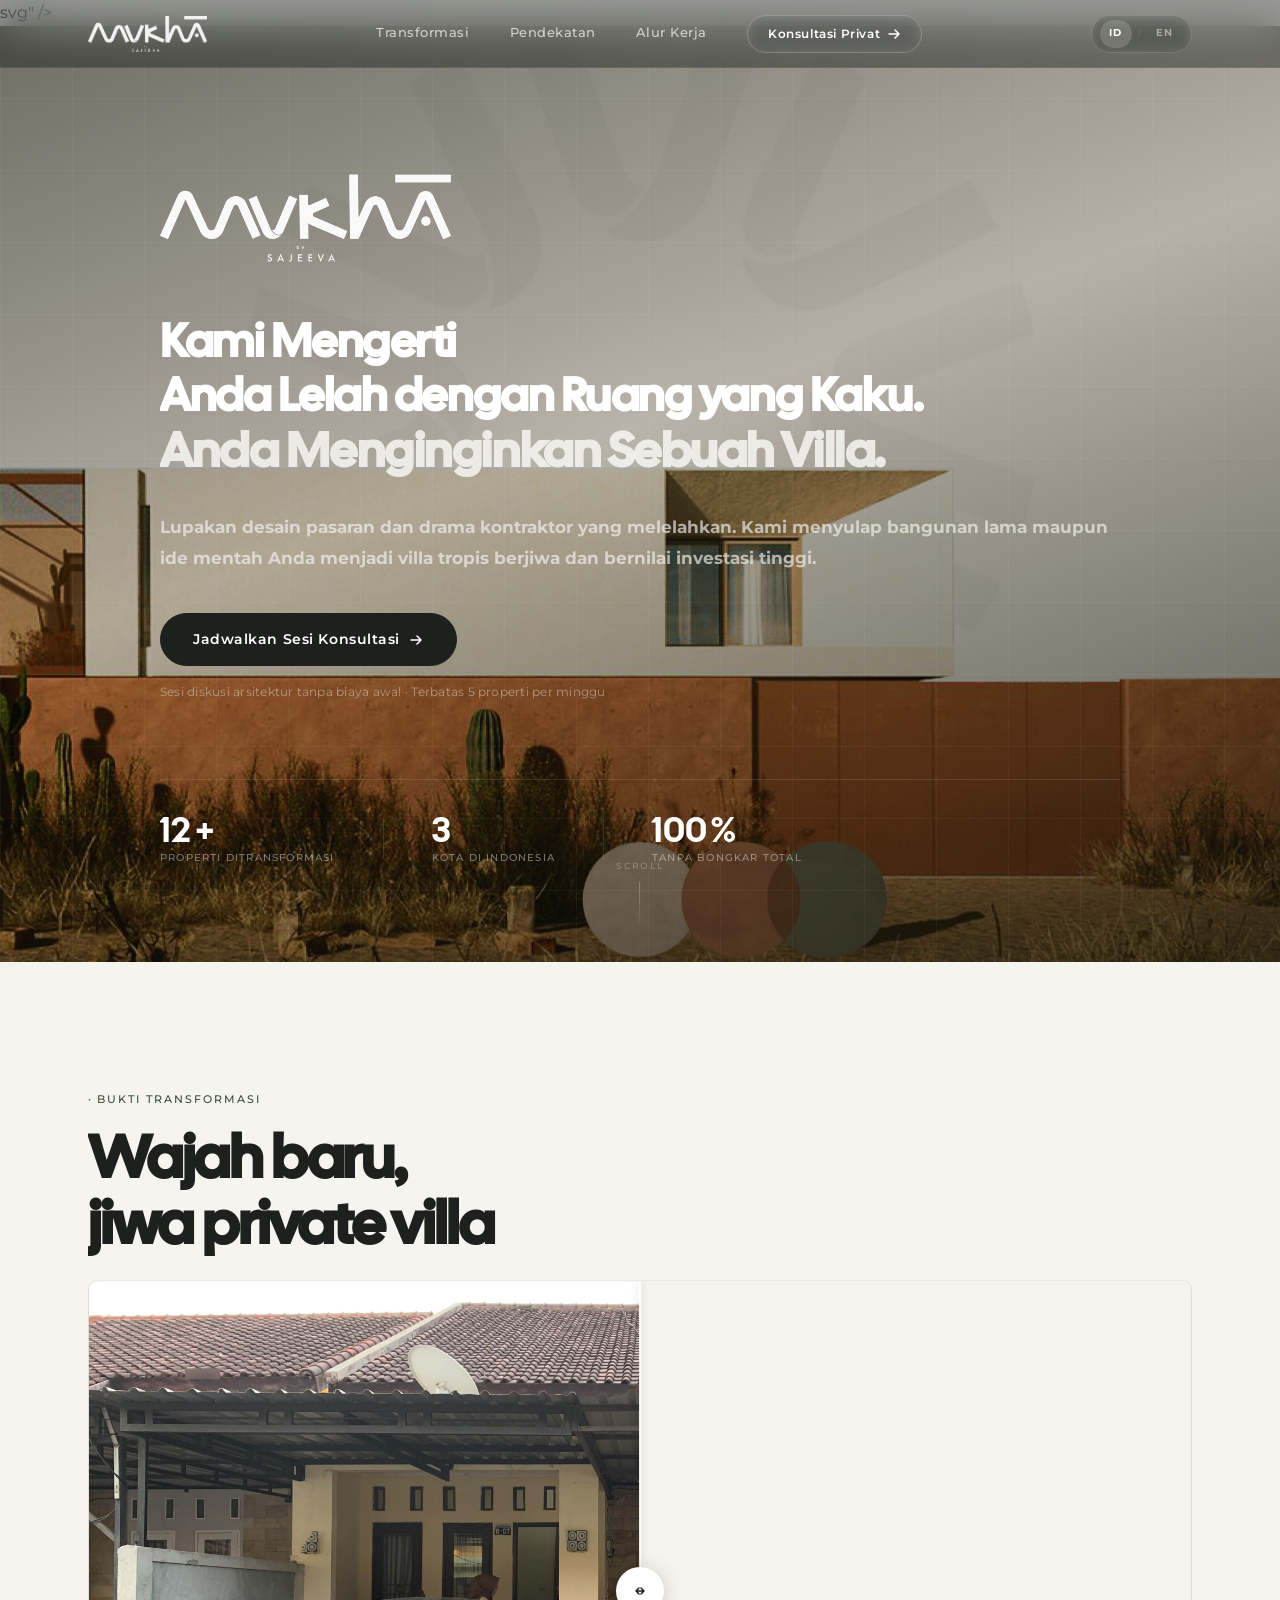
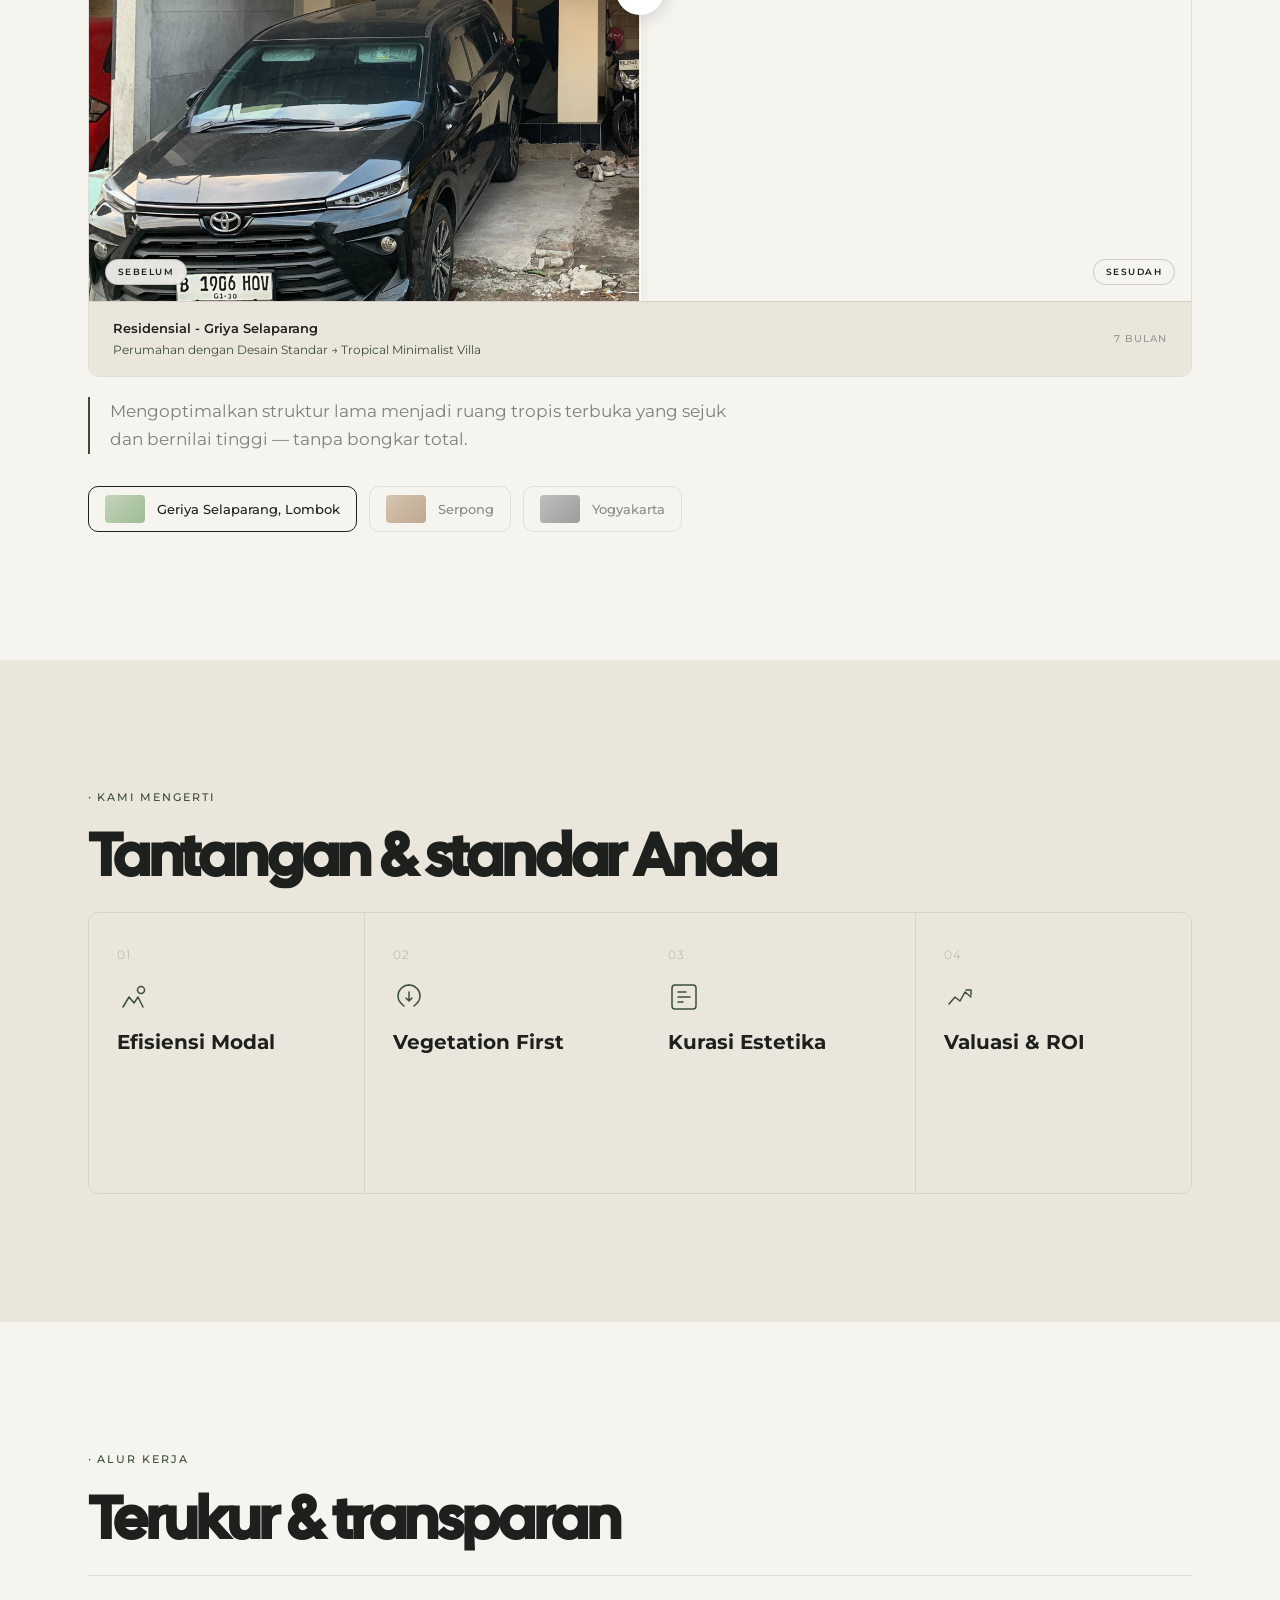
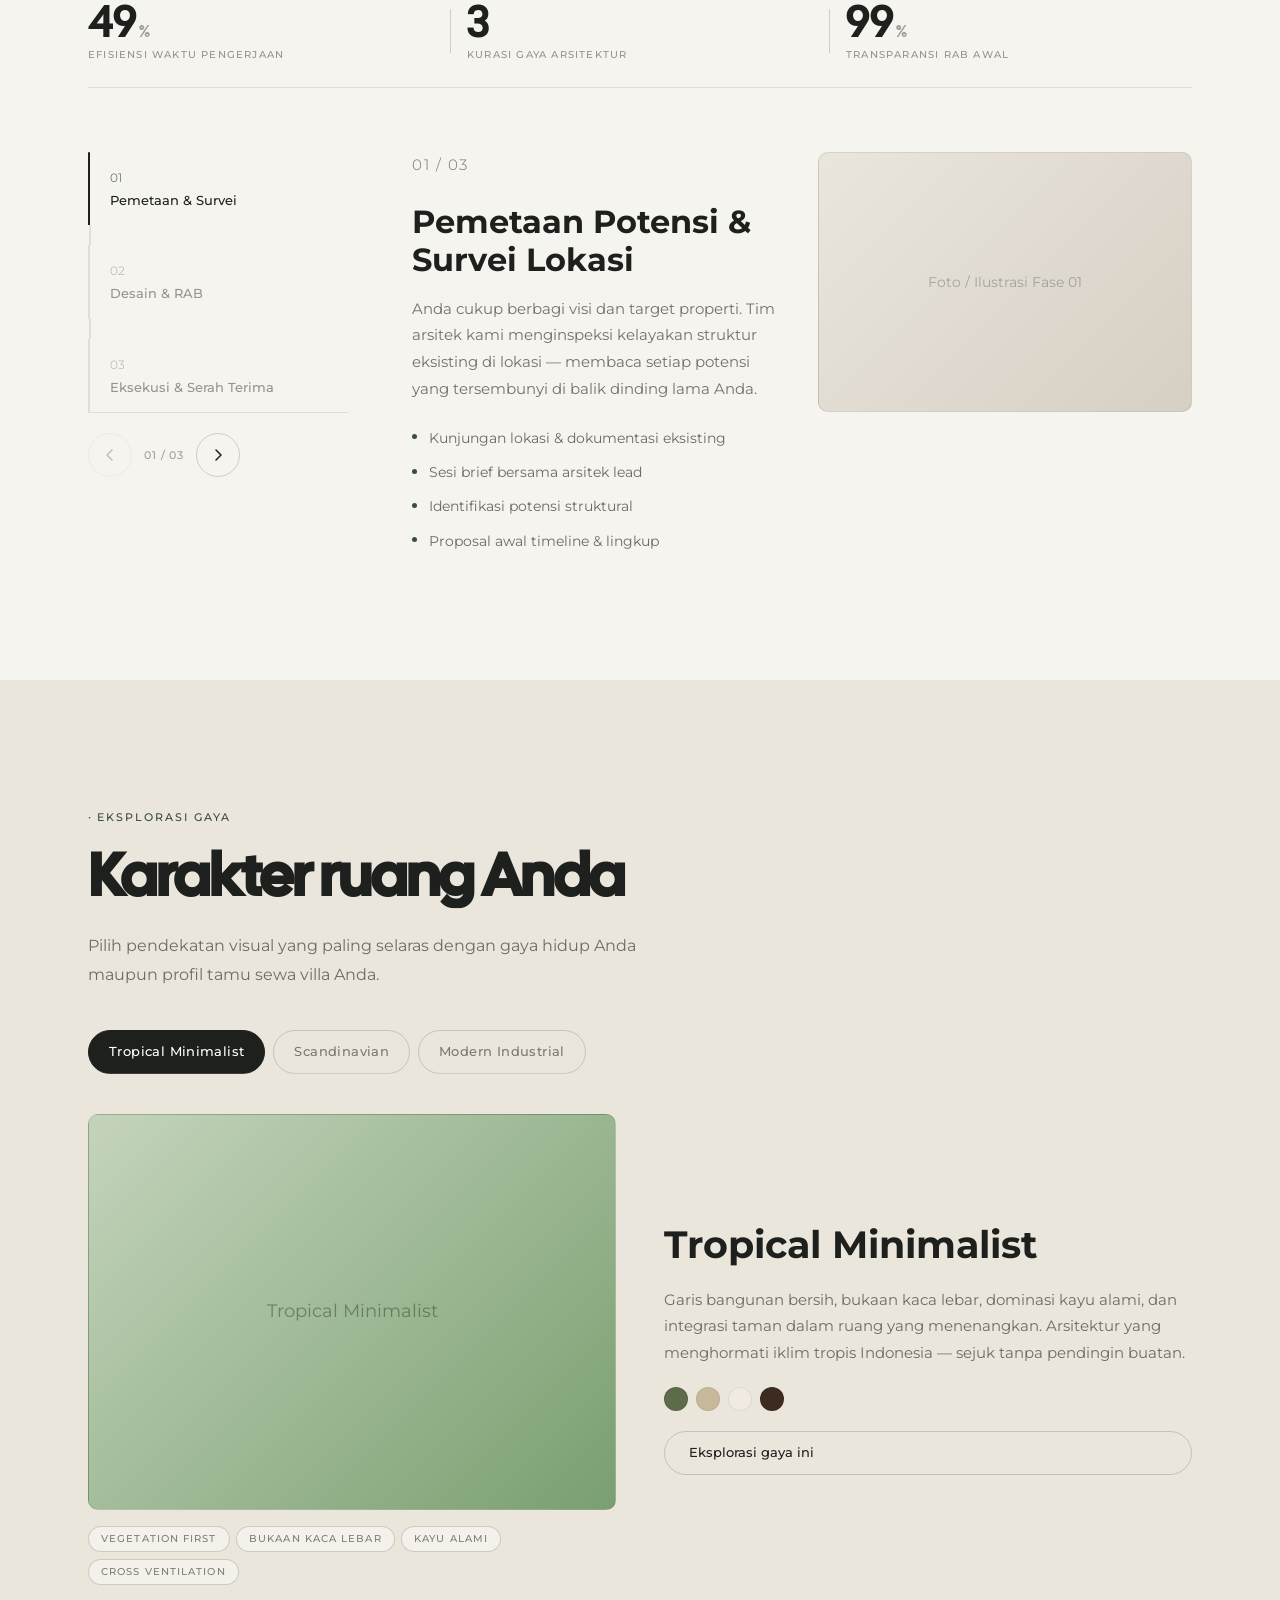
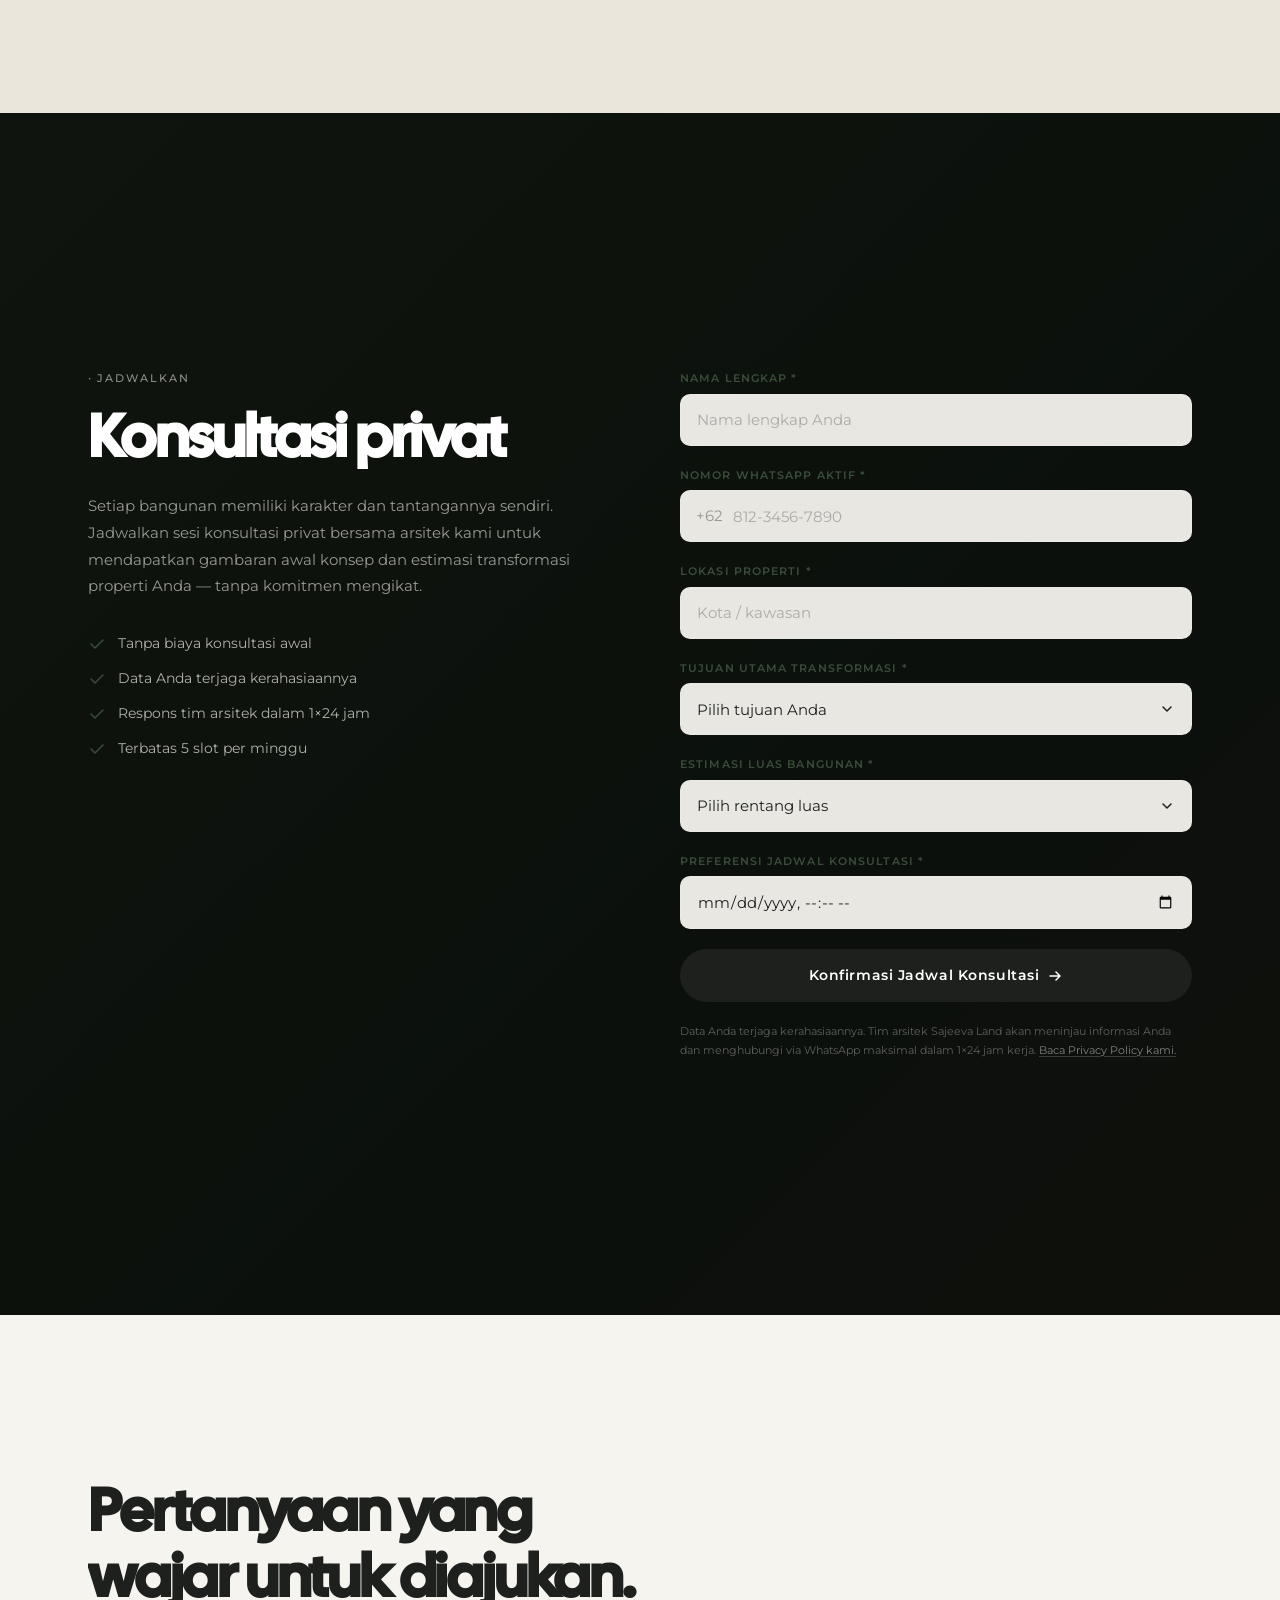
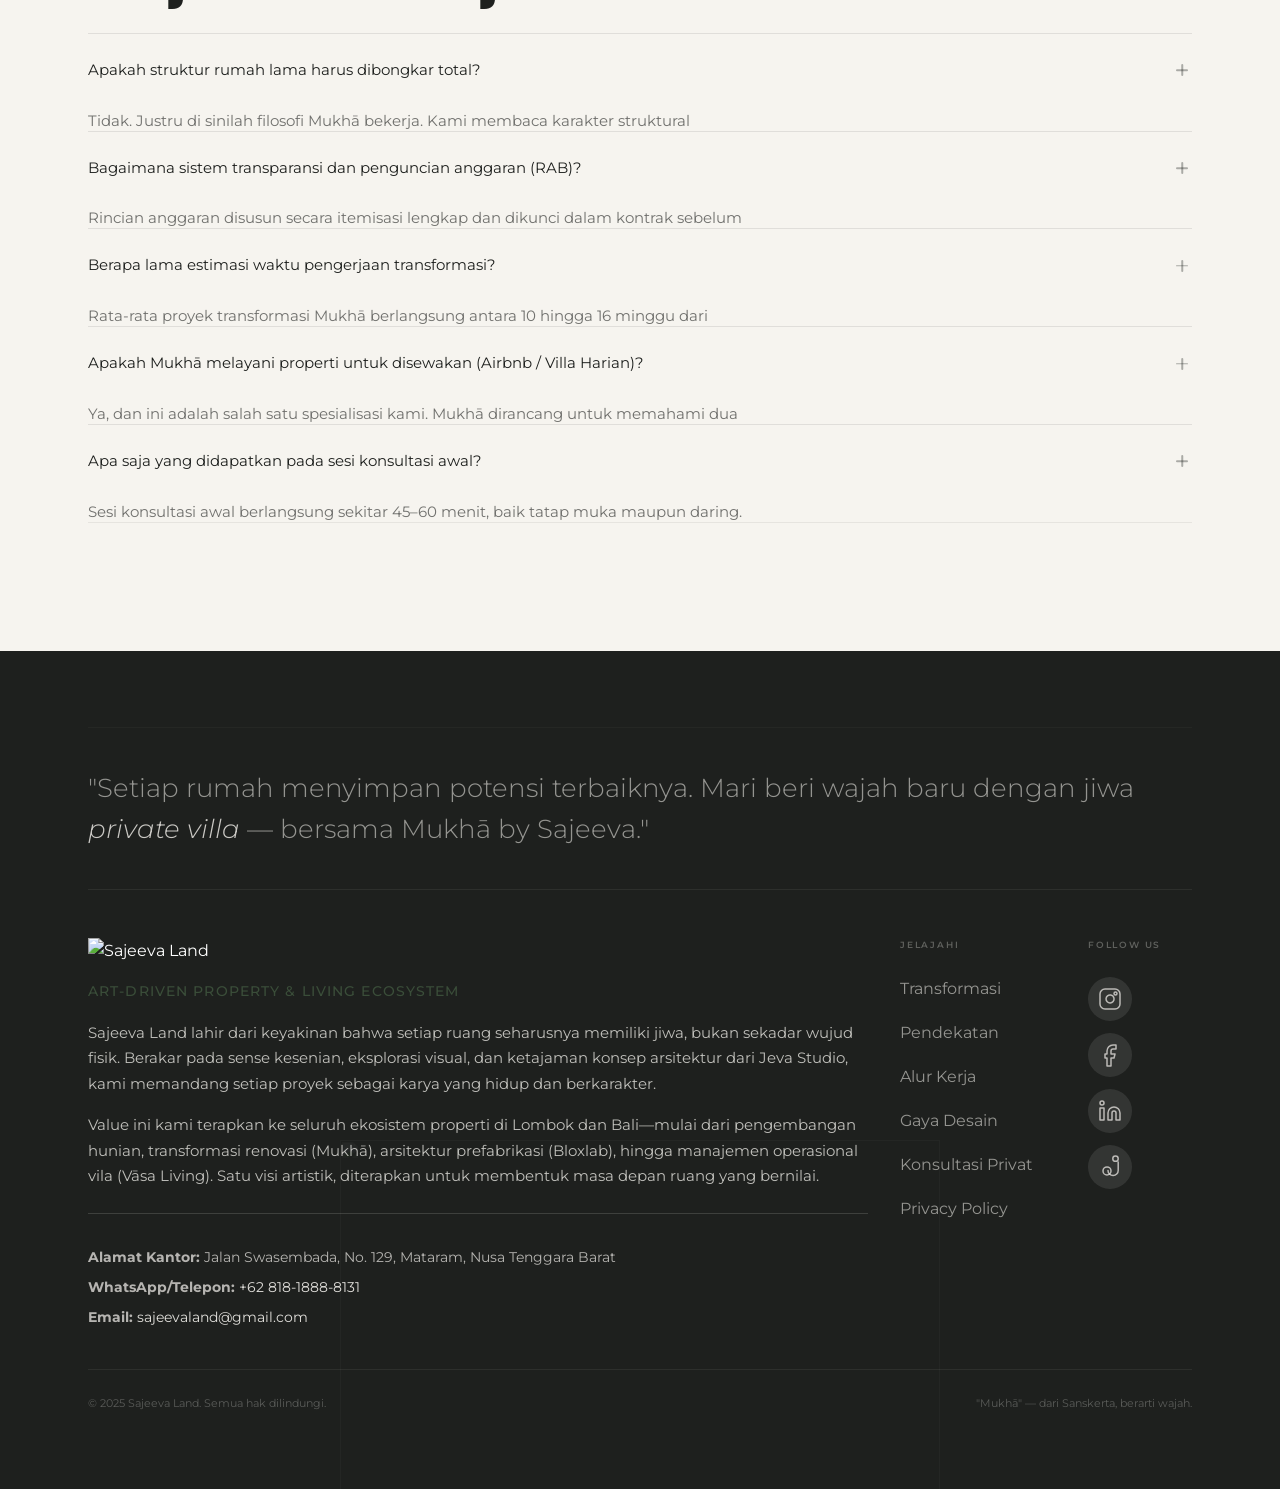
==== commit bc457919: "v68: COMPLETE REWRITE applyLang - process ALL elements directly, no parent skipping" ====
--- a/MUKHA BY SAJEEVA/index.html
+++ b/MUKHA BY SAJEEVA/index.html
@@ -789,6 +789,6 @@
 
   <script src="assets/js/mukha.config.js?v=4"></script>
   <script src="assets/js/form-service.js?v=4"></script>
-  <script src="assets/js/main.js?v=67"></script>
+  <script src="assets/js/main.js?v=68"></script>
 </body>
 </html>
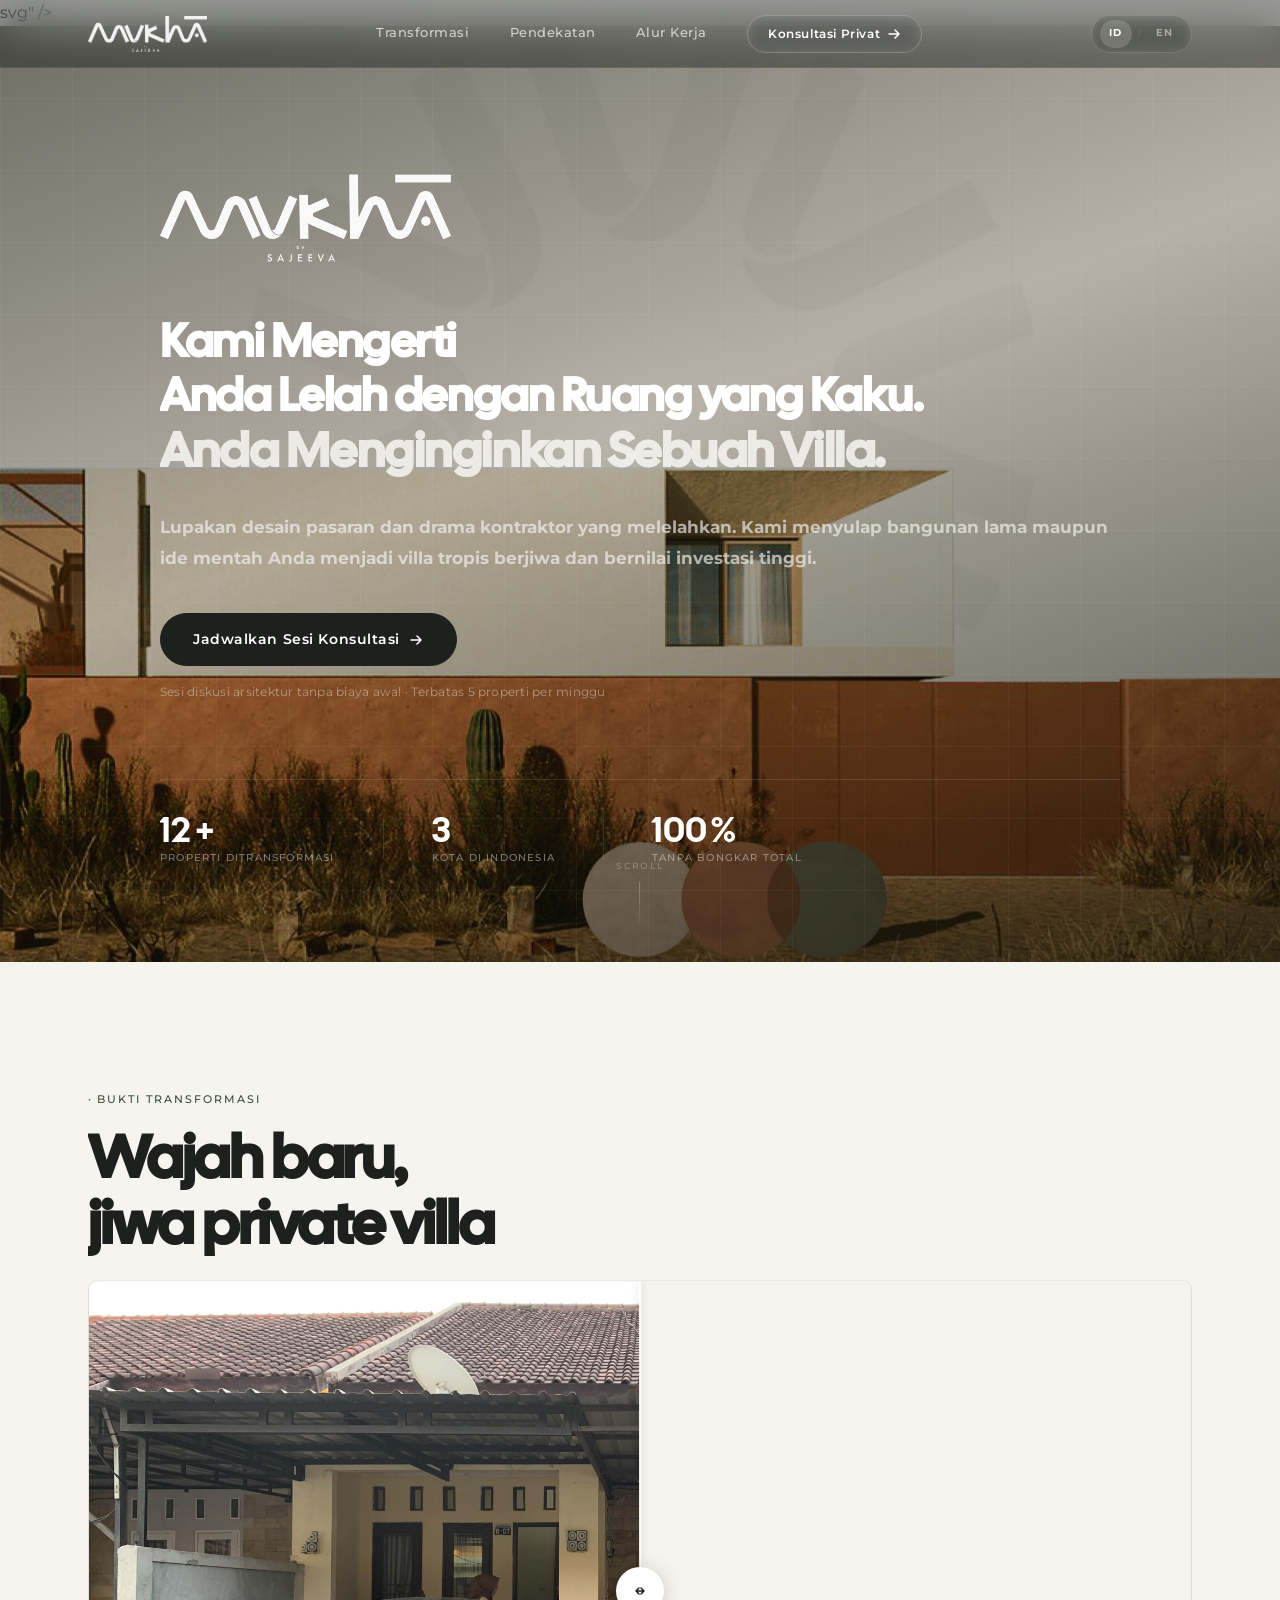
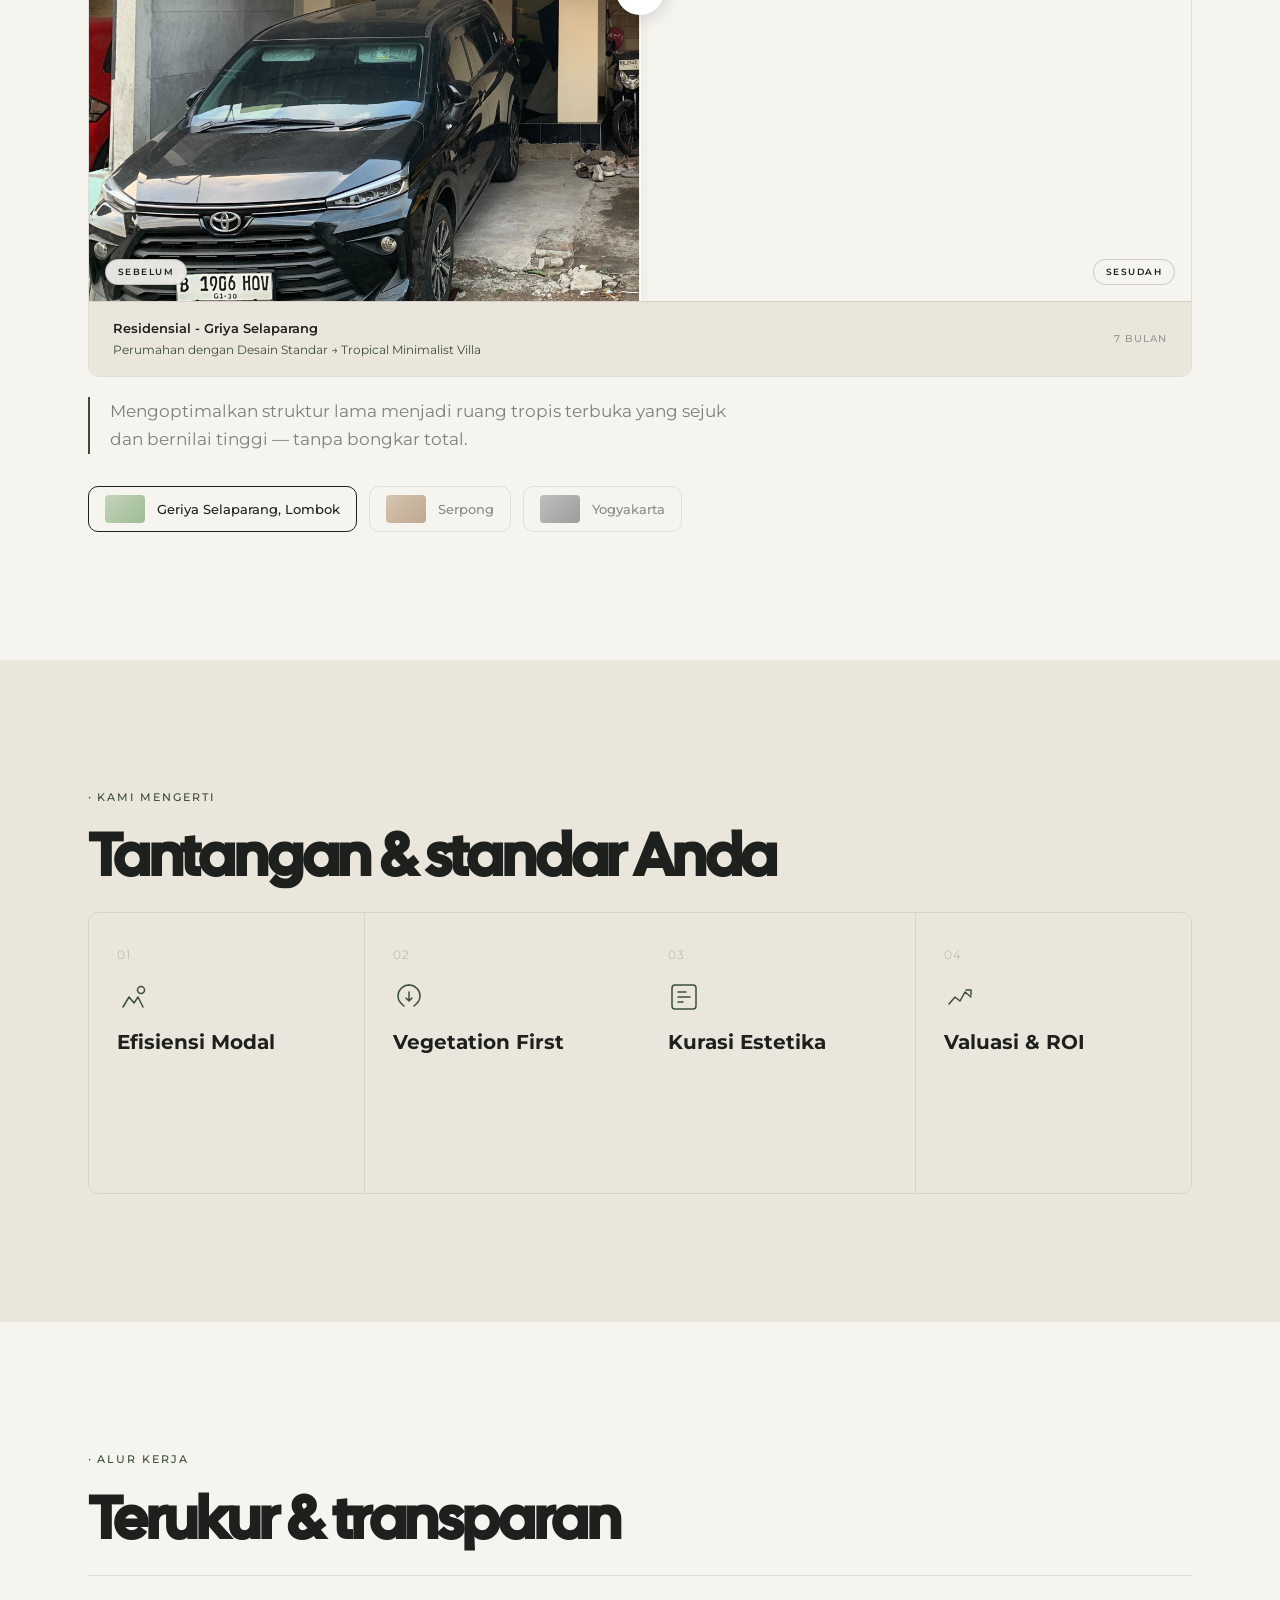
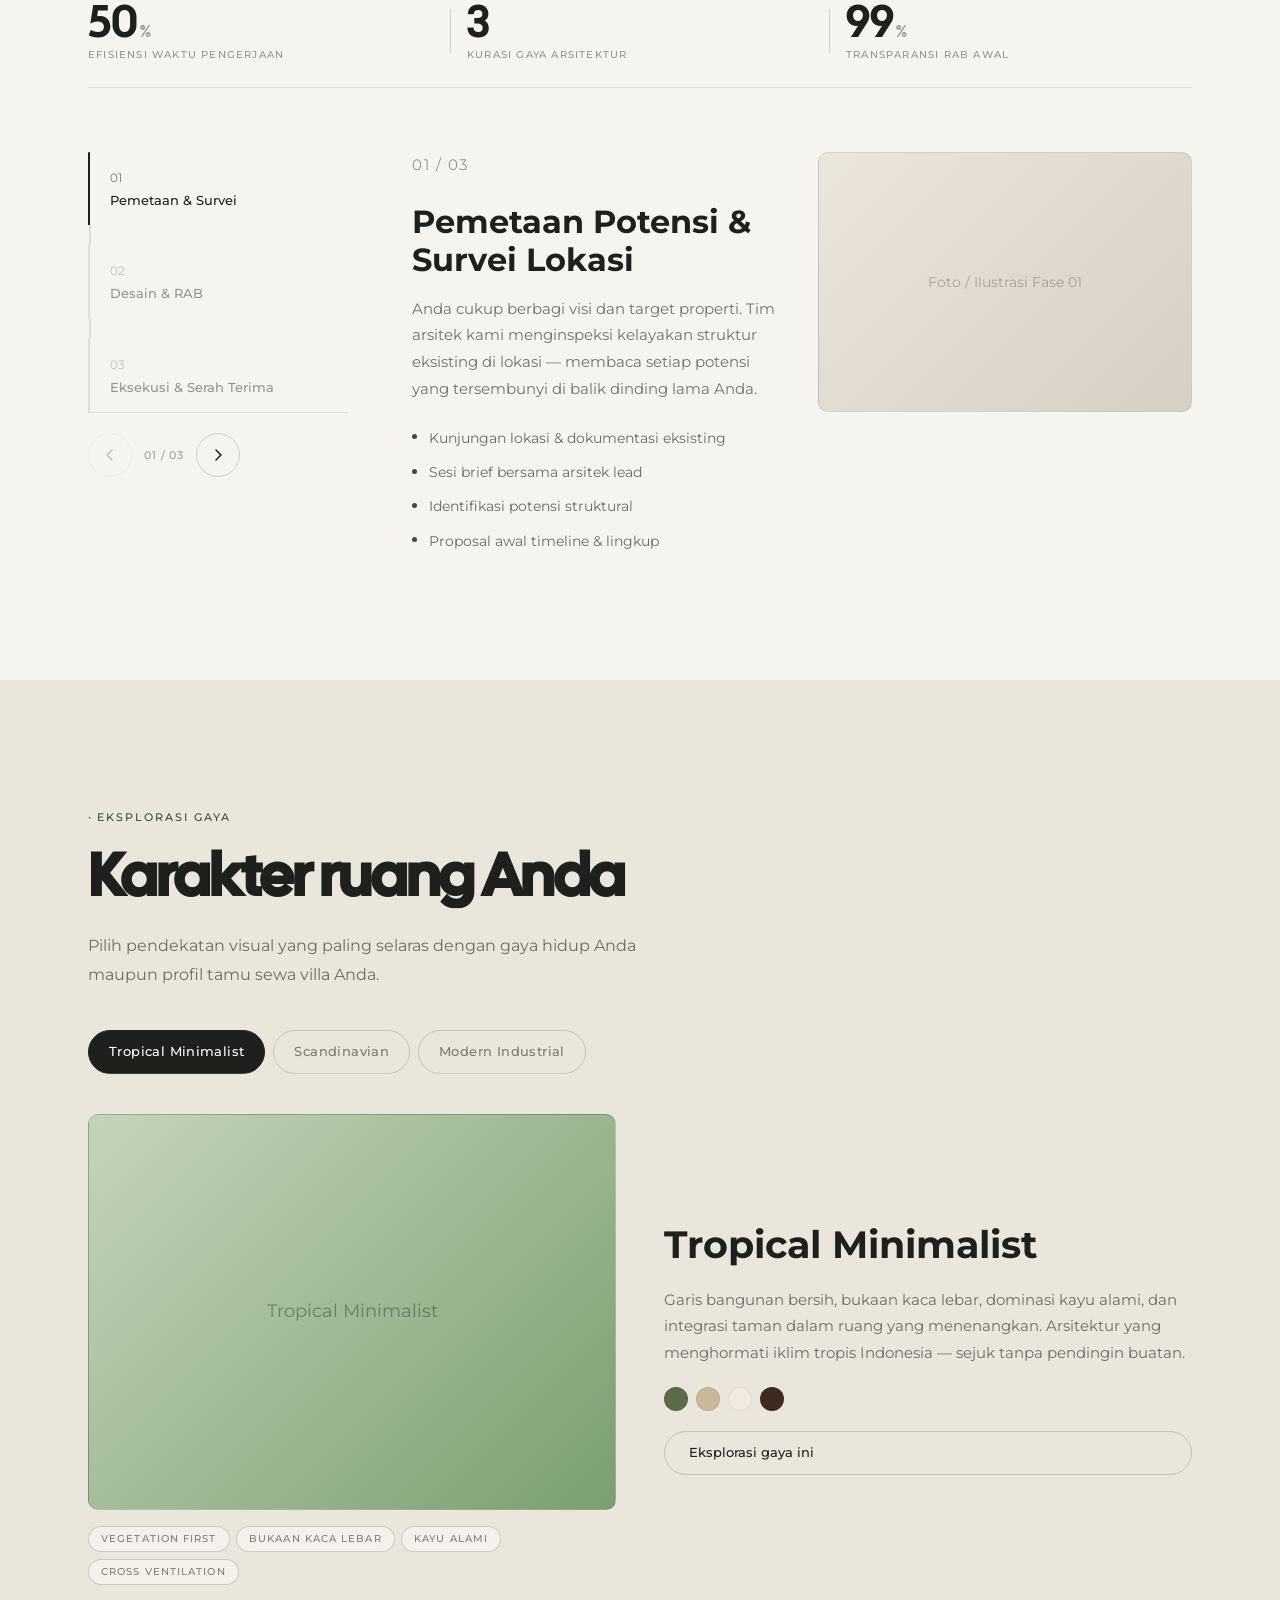
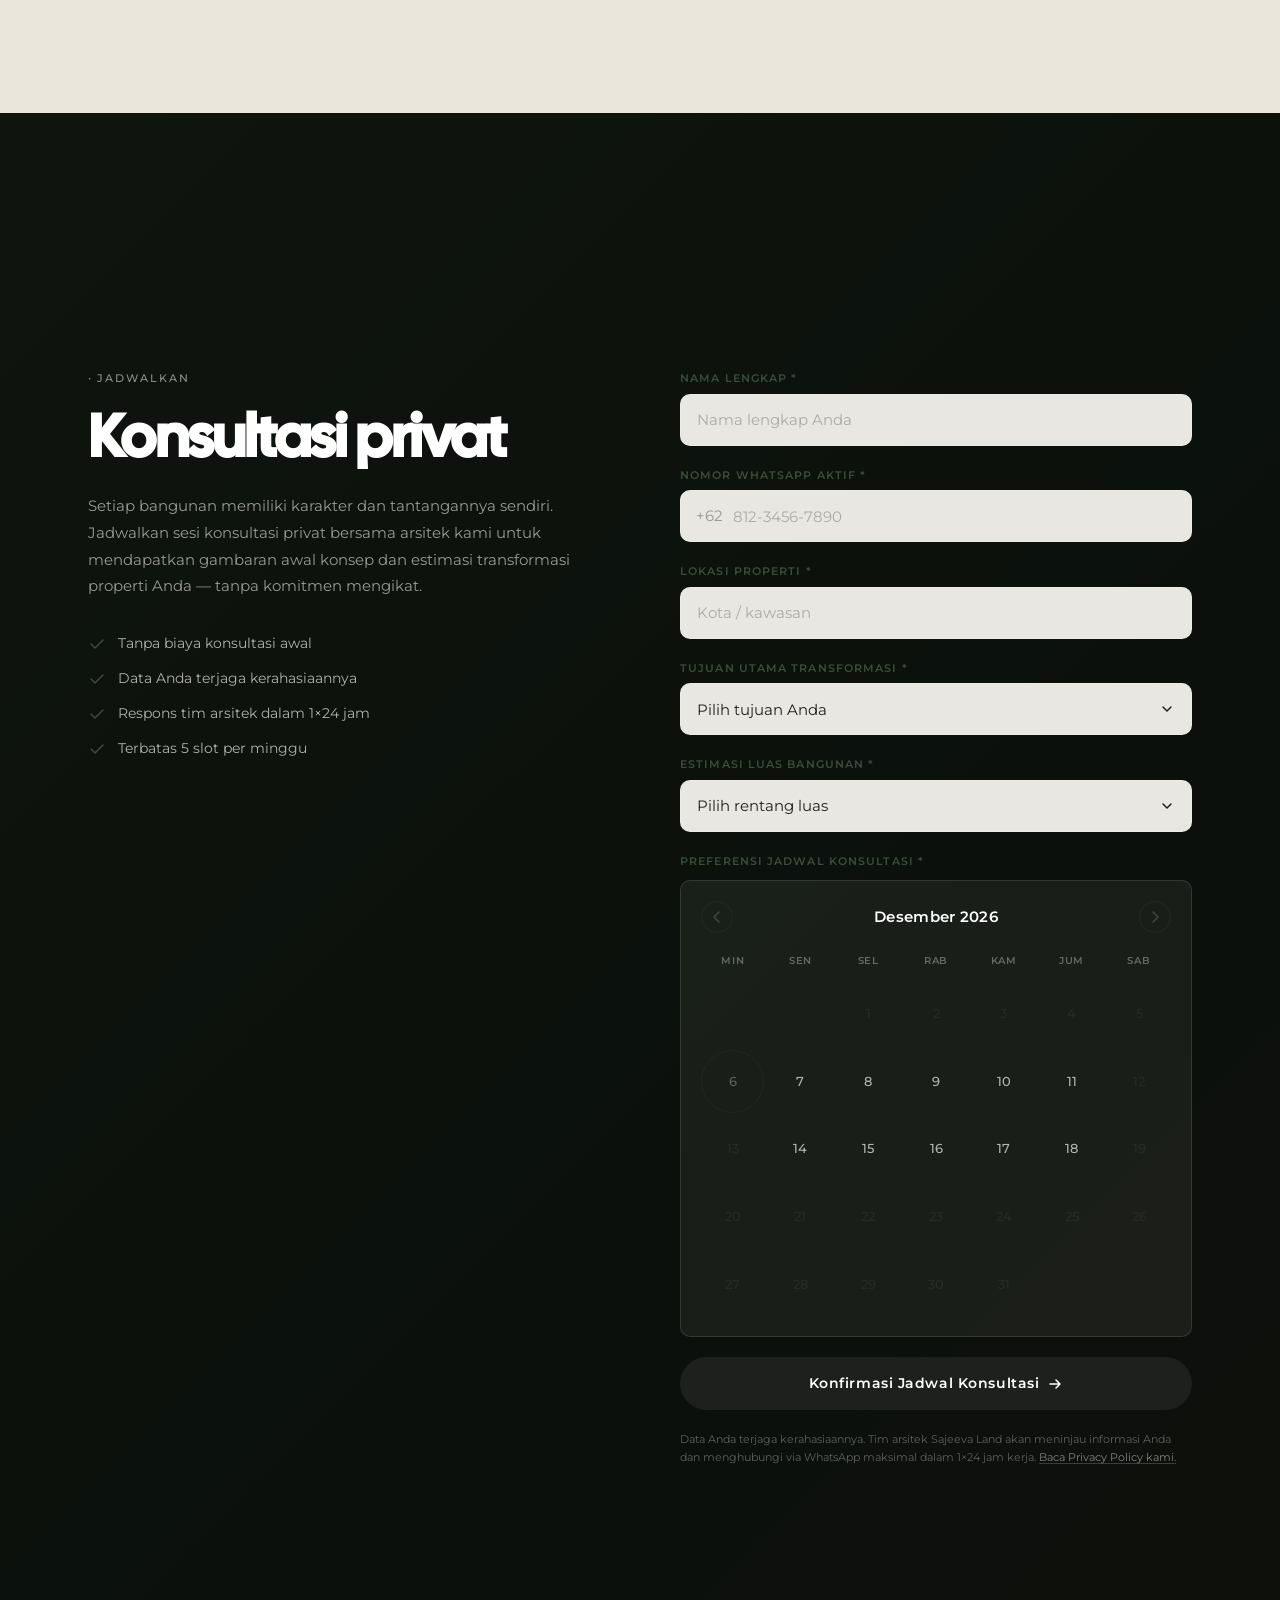
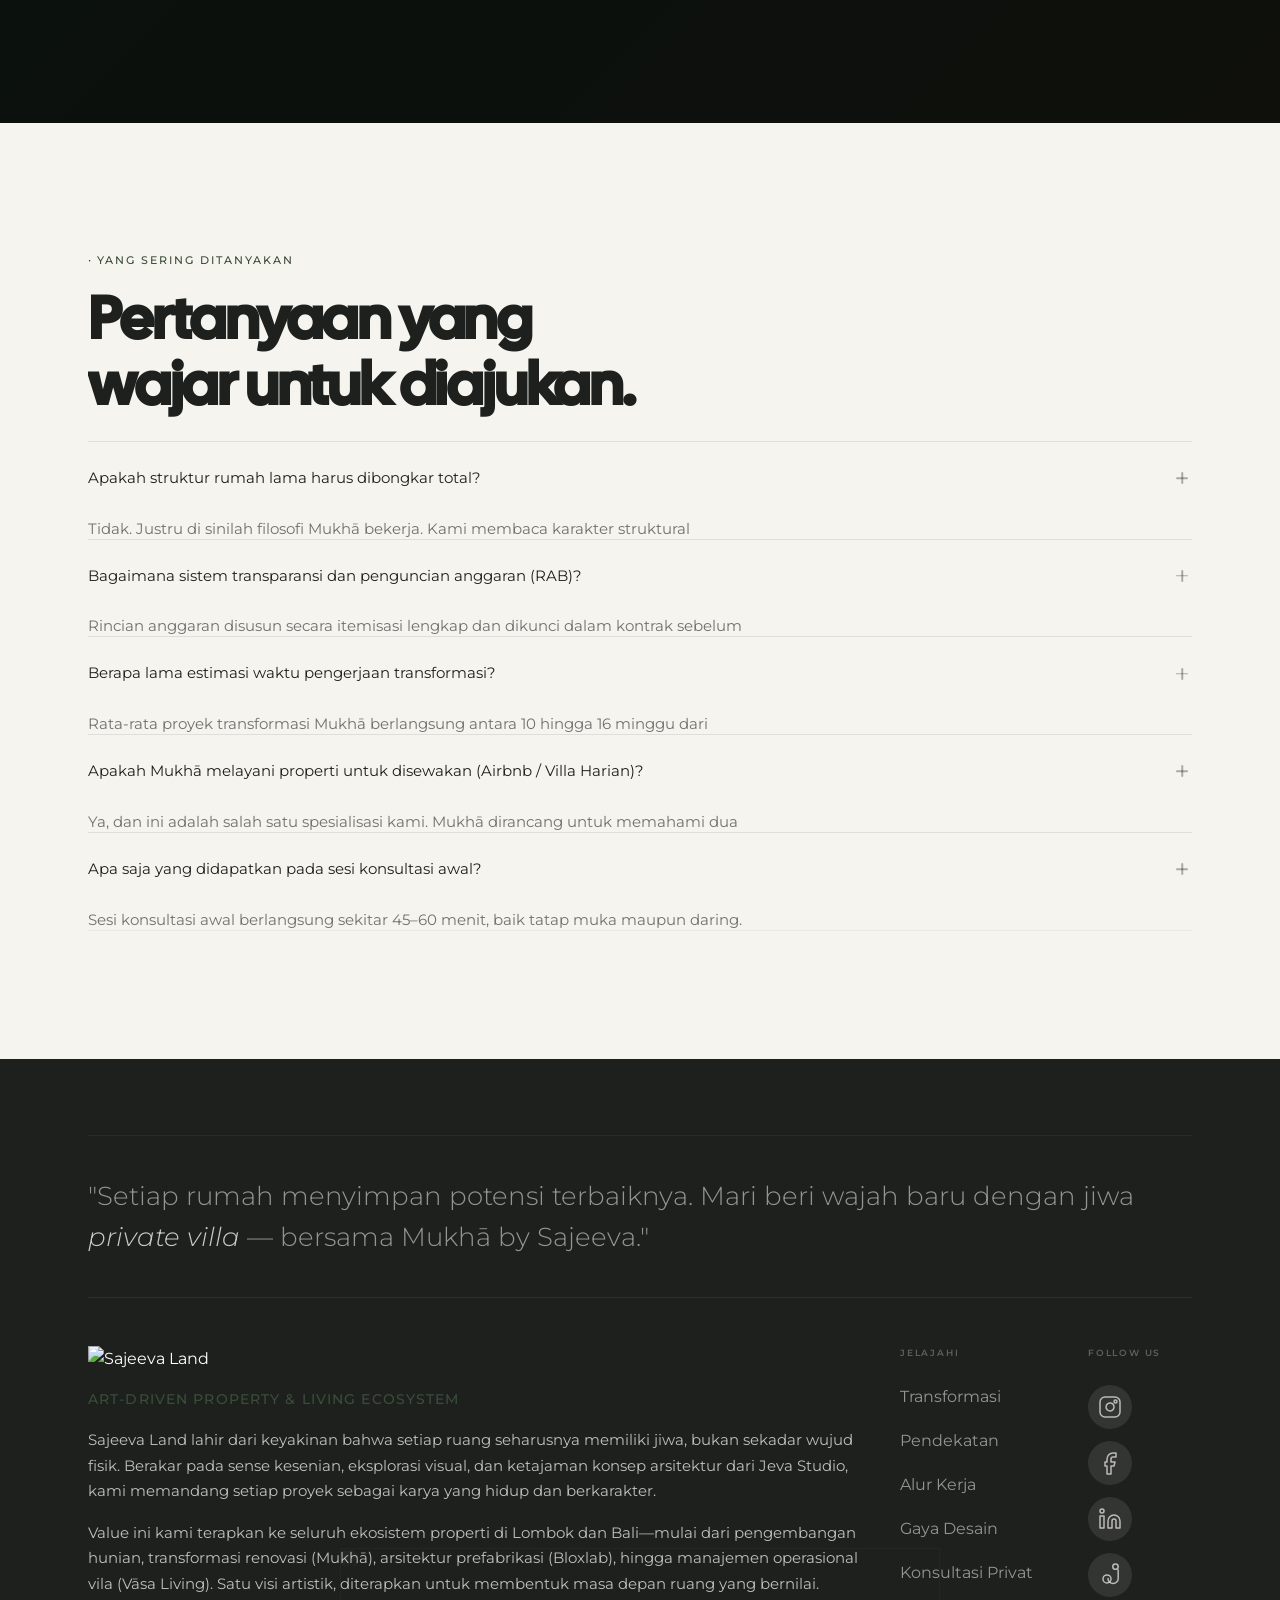
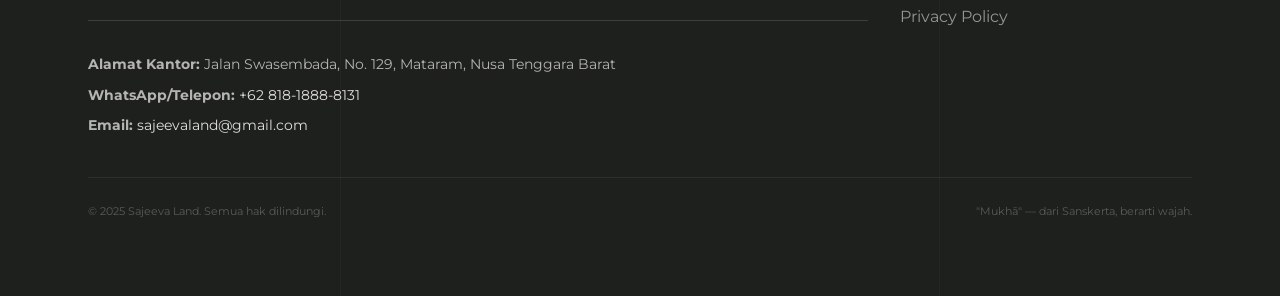
==== commit b0f615dc: "v69: Google Calendar slot picker integration" ====
--- a/MUKHA BY SAJEEVA/index.html
+++ b/MUKHA BY SAJEEVA/index.html
@@ -11,7 +11,7 @@
   <link rel="preconnect" href="https://fonts.googleapis.com" />
   <link rel="preconnect" href="https://fonts.gstatic.com" crossorigin />
   <link href="https://fonts.googleapis.com/css2?family=Cal+Sans&family=Montserrat:ital,wght@0,400;0,500;0,600;0,700;1,400&display=swap" rel="stylesheet" />
-  <link rel="stylesheet" href="assets/css/style.css?v=65" />
+  <link rel="stylesheet" href="assets/css/style.css?v=66" />
 </head>
 <body>
 
@@ -564,8 +564,49 @@
               </div>
 
               <div class="form__group" id="fg-jadwal">
-                <label class="form__label" for="f-jadwal"><span data-id="Preferensi Jadwal Konsultasi" data-en="Consultation Schedule Preference">Preferensi Jadwal Konsultasi</span> <span aria-hidden="true">*</span></label>
-                <input class="form__input form__datetime" type="datetime-local" id="f-jadwal" name="preferensi_jadwal" required aria-describedby="err-jadwal" />
+                <label class="form__label"><span data-id="Preferensi Jadwal Konsultasi" data-en="Consultation Schedule Preference">Preferensi Jadwal Konsultasi</span> <span aria-hidden="true">*</span></label>
+
+                <!-- Hidden input untuk menyimpan ISO string yang dikirim ke server -->
+                <input type="hidden" id="f-jadwal" name="preferensi_jadwal" />
+
+                <!-- Calendar Picker UI -->
+                <div class="slot-picker" id="slot-picker">
+
+                  <!-- Month navigation -->
+                  <div class="slot-picker__header">
+                    <button type="button" class="slot-picker__nav" id="cal-prev" aria-label="Bulan sebelumnya">
+                      <svg width="16" height="16" viewBox="0 0 16 16" fill="none"><path d="M10 3L5 8l5 5" stroke="currentColor" stroke-width="1.5" stroke-linecap="round" stroke-linejoin="round"/></svg>
+                    </button>
+                    <span class="slot-picker__month" id="cal-month-label"></span>
+                    <button type="button" class="slot-picker__nav" id="cal-next" aria-label="Bulan berikutnya">
+                      <svg width="16" height="16" viewBox="0 0 16 16" fill="none"><path d="M6 3l5 5-5 5" stroke="currentColor" stroke-width="1.5" stroke-linecap="round" stroke-linejoin="round"/></svg>
+                    </button>
+                  </div>
+
+                  <!-- Day-of-week headers -->
+                  <div class="slot-picker__weekdays" aria-hidden="true">
+                    <span>Min</span><span>Sen</span><span>Sel</span>
+                    <span>Rab</span><span>Kam</span><span>Jum</span><span>Sab</span>
+                  </div>
+
+                  <!-- Date grid -->
+                  <div class="slot-picker__grid" id="cal-grid" role="grid" aria-label="Pilih tanggal konsultasi"></div>
+
+                  <!-- Slot times — muncul setelah tanggal dipilih -->
+                  <div class="slot-picker__slots" id="cal-slots" hidden>
+                    <p class="slot-picker__slots-label" id="cal-slots-label"></p>
+                    <div class="slot-picker__slots-grid" id="cal-slots-grid" role="group" aria-label="Pilih jam konsultasi"></div>
+                    <p class="slot-picker__loading" id="cal-loading" hidden data-id="Memuat jadwal…" data-en="Loading schedule…">Memuat jadwal…</p>
+                    <p class="slot-picker__noavail" id="cal-noavail" hidden data-id="Semua slot hari ini sudah penuh." data-en="All slots for this day are fully booked.">Semua slot hari ini sudah penuh.</p>
+                  </div>
+
+                  <!-- Selected summary -->
+                  <div class="slot-picker__selected" id="cal-selected" hidden>
+                    <svg width="16" height="16" viewBox="0 0 16 16" fill="none" aria-hidden="true"><path d="M3 8l3.5 3.5L13 4" stroke="currentColor" stroke-width="1.5" stroke-linecap="round" stroke-linejoin="round"/></svg>
+                    <span id="cal-selected-label"></span>
+                  </div>
+
+                </div>
                 <span class="form__error" id="err-jadwal" role="alert" aria-live="polite" hidden></span>
               </div>
 
@@ -787,8 +828,8 @@
     </div>
   </div>
 
-  <script src="assets/js/mukha.config.js?v=4"></script>
-  <script src="assets/js/form-service.js?v=4"></script>
-  <script src="assets/js/main.js?v=68"></script>
+  <script src="assets/js/mukha.config.js?v=5"></script>
+  <script src="assets/js/form-service.js?v=5"></script>
+  <script src="assets/js/main.js?v=69"></script>
 </body>
 </html>
--- a/MUKHA BY SAJEEVA/assets/css/style.css
+++ b/MUKHA BY SAJEEVA/assets/css/style.css
@@ -1575,6 +1575,175 @@
 .btn-spinner svg { animation: spin .9s linear infinite; }
 
 /* ═══════════════════════════════════════════════════════════
+   SLOT PICKER — Calendar-based booking widget
+═══════════════════════════════════════════════════════════ */
+.slot-picker {
+  background: rgba(246,244,239,.06);
+  border: 1px solid rgba(246,244,239,.12);
+  border-radius: var(--r);
+  padding: 1.25rem;
+  margin-top: .25rem;
+}
+
+/* Header: prev / month-label / next */
+.slot-picker__header {
+  display: flex;
+  align-items: center;
+  justify-content: space-between;
+  margin-bottom: 1rem;
+}
+.slot-picker__month {
+  font-family: var(--f-sans);
+  font-size: .9375rem;
+  font-weight: 600;
+  color: var(--white);
+  letter-spacing: .02em;
+}
+.slot-picker__nav {
+  display: flex;
+  align-items: center;
+  justify-content: center;
+  width: 32px; height: 32px;
+  border: 1px solid rgba(246,244,239,.18);
+  border-radius: 50%;
+  background: transparent;
+  color: rgba(246,244,239,.6);
+  cursor: pointer;
+  transition: background .2s, color .2s, border-color .2s;
+}
+.slot-picker__nav:hover:not(:disabled) {
+  background: rgba(246,244,239,.1);
+  color: var(--white);
+  border-color: rgba(246,244,239,.35);
+}
+.slot-picker__nav:disabled { opacity: .3; cursor: not-allowed; }
+
+/* Weekday row */
+.slot-picker__weekdays {
+  display: grid;
+  grid-template-columns: repeat(7, 1fr);
+  gap: .25rem;
+  margin-bottom: .5rem;
+}
+.slot-picker__weekdays span {
+  text-align: center;
+  font-size: .625rem;
+  font-weight: 600;
+  letter-spacing: .08em;
+  text-transform: uppercase;
+  color: rgba(246,244,239,.35);
+  padding: .25rem 0;
+}
+
+/* Date grid */
+.slot-picker__grid {
+  display: grid;
+  grid-template-columns: repeat(7, 1fr);
+  gap: .3rem;
+}
+.slot-picker__day {
+  aspect-ratio: 1;
+  display: flex;
+  align-items: center;
+  justify-content: center;
+  font-size: .8125rem;
+  font-weight: 500;
+  border-radius: 50%;
+  border: 1px solid transparent;
+  cursor: pointer;
+  transition: background .2s, color .2s, border-color .2s;
+  color: rgba(246,244,239,.7);
+  background: transparent;
+  min-width: 32px; min-height: 32px;
+}
+.slot-picker__day:hover:not([disabled]):not(.slot-picker__day--other):not(.slot-picker__day--past) {
+  background: rgba(246,244,239,.1);
+  color: var(--white);
+}
+.slot-picker__day--other  { color: rgba(246,244,239,.2); pointer-events: none; }
+.slot-picker__day--past   { color: rgba(246,244,239,.2); pointer-events: none; cursor: not-allowed; }
+.slot-picker__day--full   { color: rgba(246,244,239,.25); text-decoration: line-through; cursor: not-allowed; pointer-events: none; }
+.slot-picker__day--today  { border-color: rgba(58,77,57,.7); color: var(--white); }
+.slot-picker__day--selected {
+  background: var(--olive);
+  border-color: var(--olive);
+  color: var(--white);
+  font-weight: 700;
+}
+.slot-picker__day[disabled] { opacity: .3; cursor: not-allowed; pointer-events: none; }
+
+/* Loading */
+.slot-picker__loading,
+.slot-picker__noavail {
+  font-size: .8125rem;
+  color: rgba(246,244,239,.45);
+  text-align: center;
+  padding: 1rem 0;
+}
+.slot-picker__noavail { color: rgba(220,100,80,.8); }
+
+/* Slot time grid */
+.slot-picker__slots { margin-top: 1.1rem; border-top: 1px solid rgba(246,244,239,.1); padding-top: 1rem; }
+.slot-picker__slots-label {
+  font-size: .75rem;
+  font-weight: 500;
+  letter-spacing: .07em;
+  text-transform: uppercase;
+  color: rgba(246,244,239,.4);
+  margin-bottom: .75rem;
+}
+.slot-picker__slots-grid {
+  display: flex;
+  flex-wrap: wrap;
+  gap: .5rem;
+}
+.slot-btn {
+  font-family: var(--f-sans);
+  font-size: .8125rem;
+  font-weight: 500;
+  padding: .5rem 1rem;
+  border-radius: var(--r-pill);
+  border: 1px solid rgba(246,244,239,.2);
+  background: transparent;
+  color: rgba(246,244,239,.75);
+  cursor: pointer;
+  transition: background .2s, border-color .2s, color .2s;
+  min-height: 38px;
+}
+.slot-btn:hover:not(:disabled) {
+  background: rgba(246,244,239,.1);
+  border-color: rgba(246,244,239,.4);
+  color: var(--white);
+}
+.slot-btn--booked {
+  opacity: .3;
+  cursor: not-allowed;
+  text-decoration: line-through;
+}
+.slot-btn--selected {
+  background: var(--olive);
+  border-color: var(--olive);
+  color: var(--white);
+  font-weight: 600;
+}
+
+/* Selected summary */
+.slot-picker__selected {
+  display: flex;
+  align-items: center;
+  gap: .6rem;
+  margin-top: 1rem;
+  padding: .75rem 1rem;
+  border-radius: var(--r);
+  background: rgba(58,77,57,.25);
+  border: 1px solid rgba(58,77,57,.5);
+  color: rgba(246,244,239,.85);
+  font-size: .875rem;
+  font-weight: 500;
+}
+.slot-picker__selected svg { flex-shrink: 0; color: #7AB87A; }
+
+/* ═══════════════════════════════════════════════════════════
    FAQ
 ═══════════════════════════════════════════════════════════ */
 .faq { background: var(--bg); }
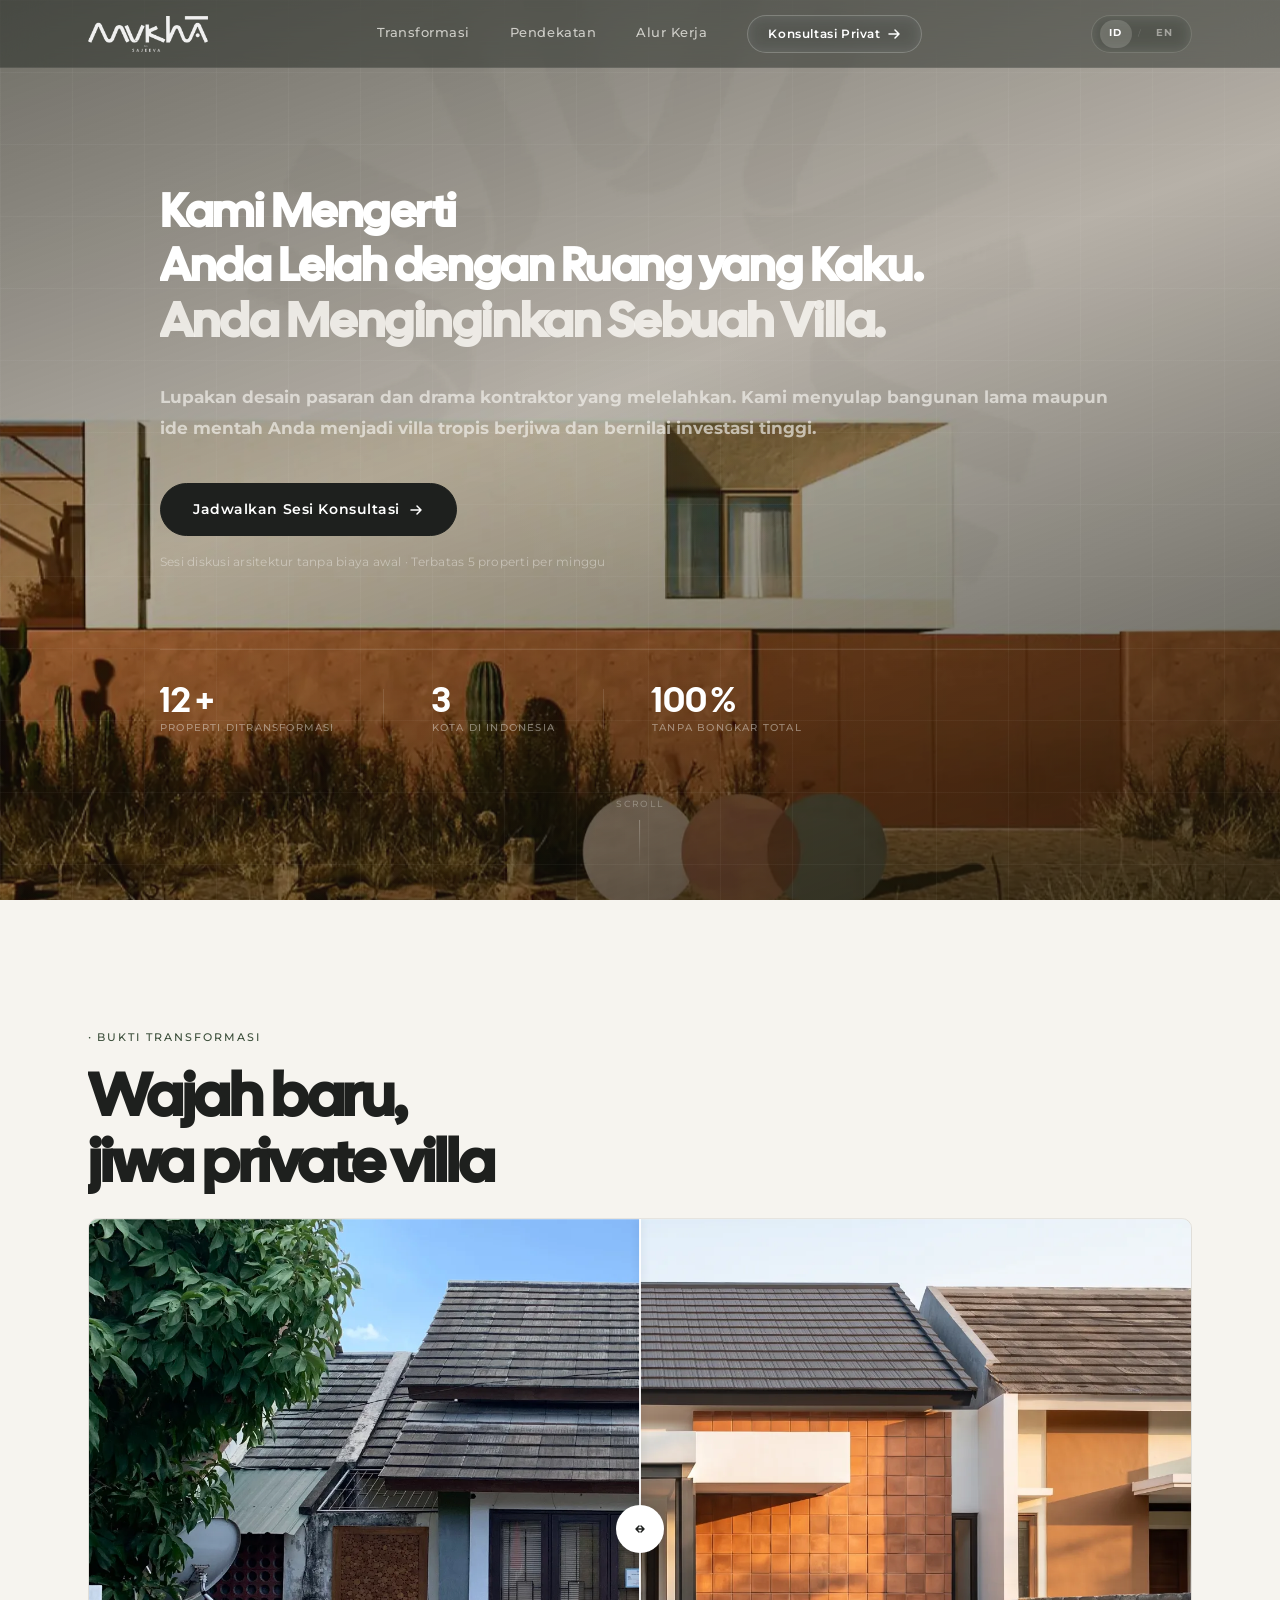
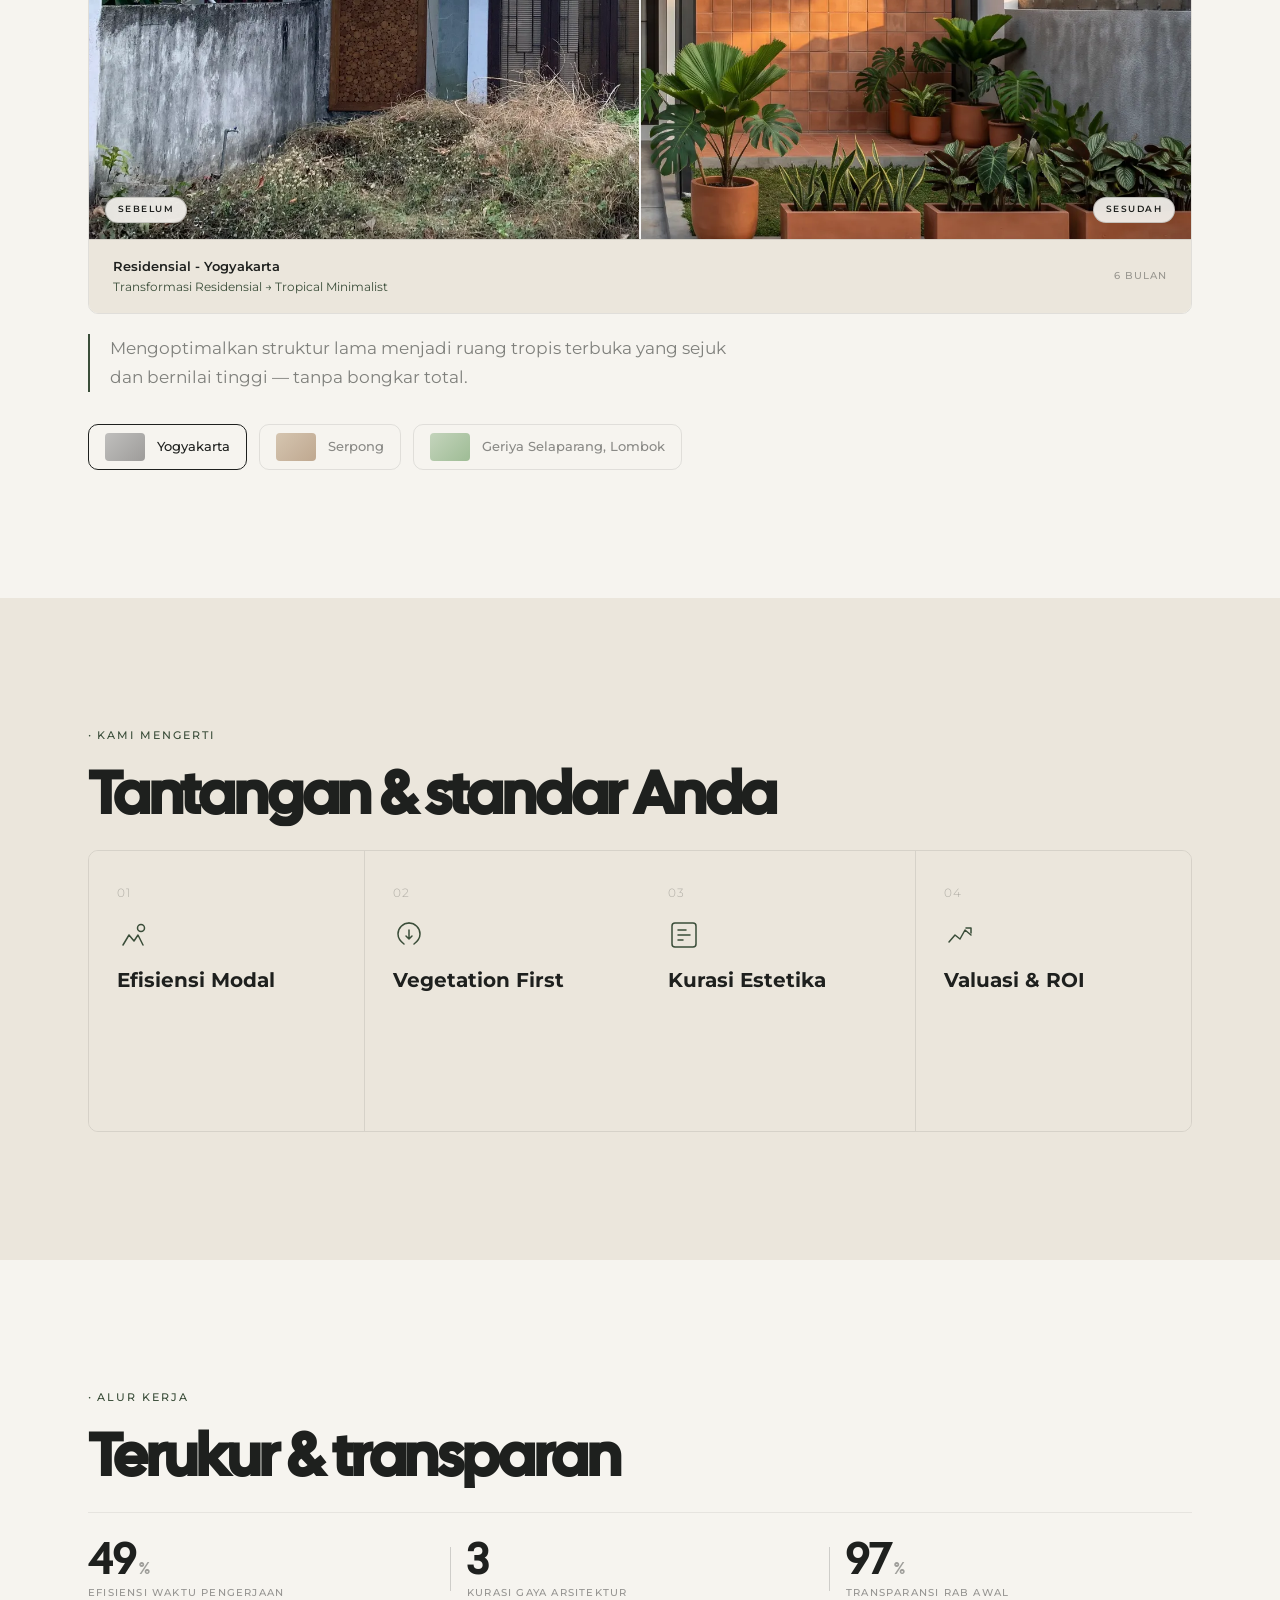
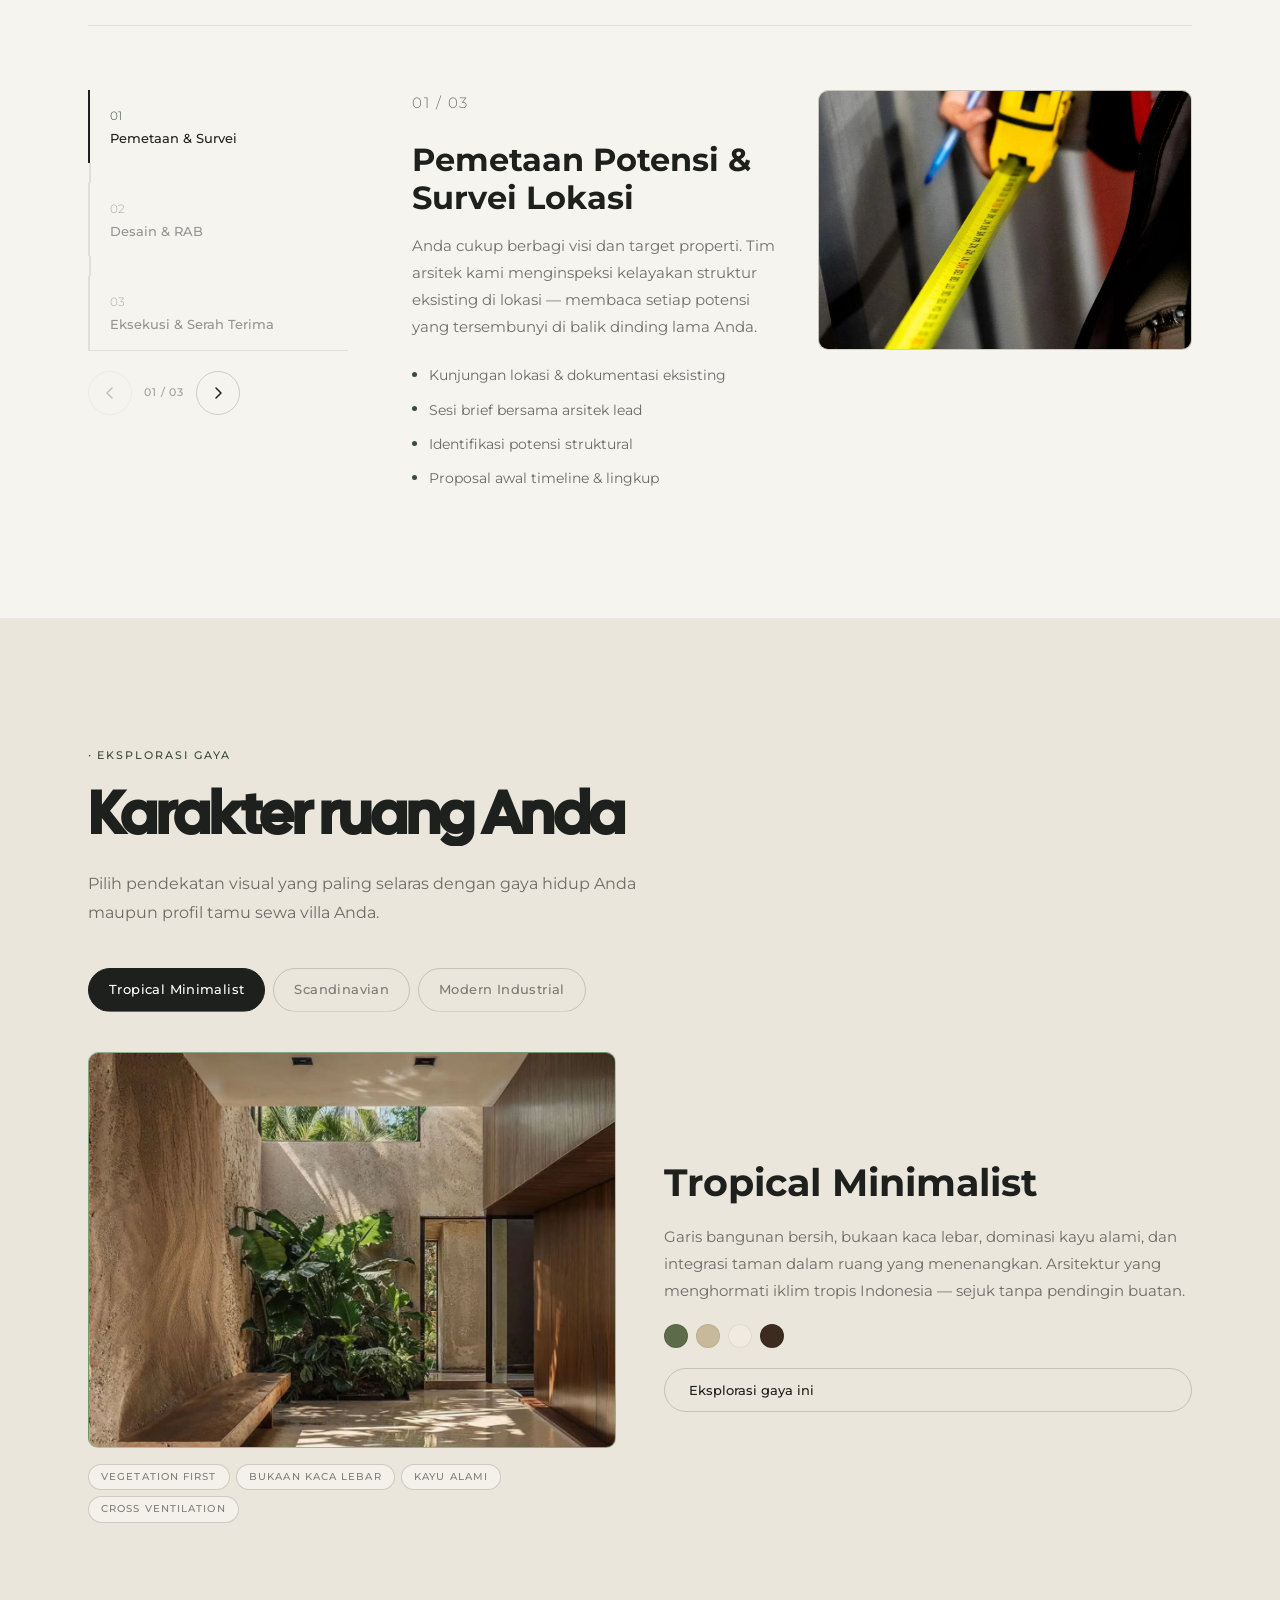
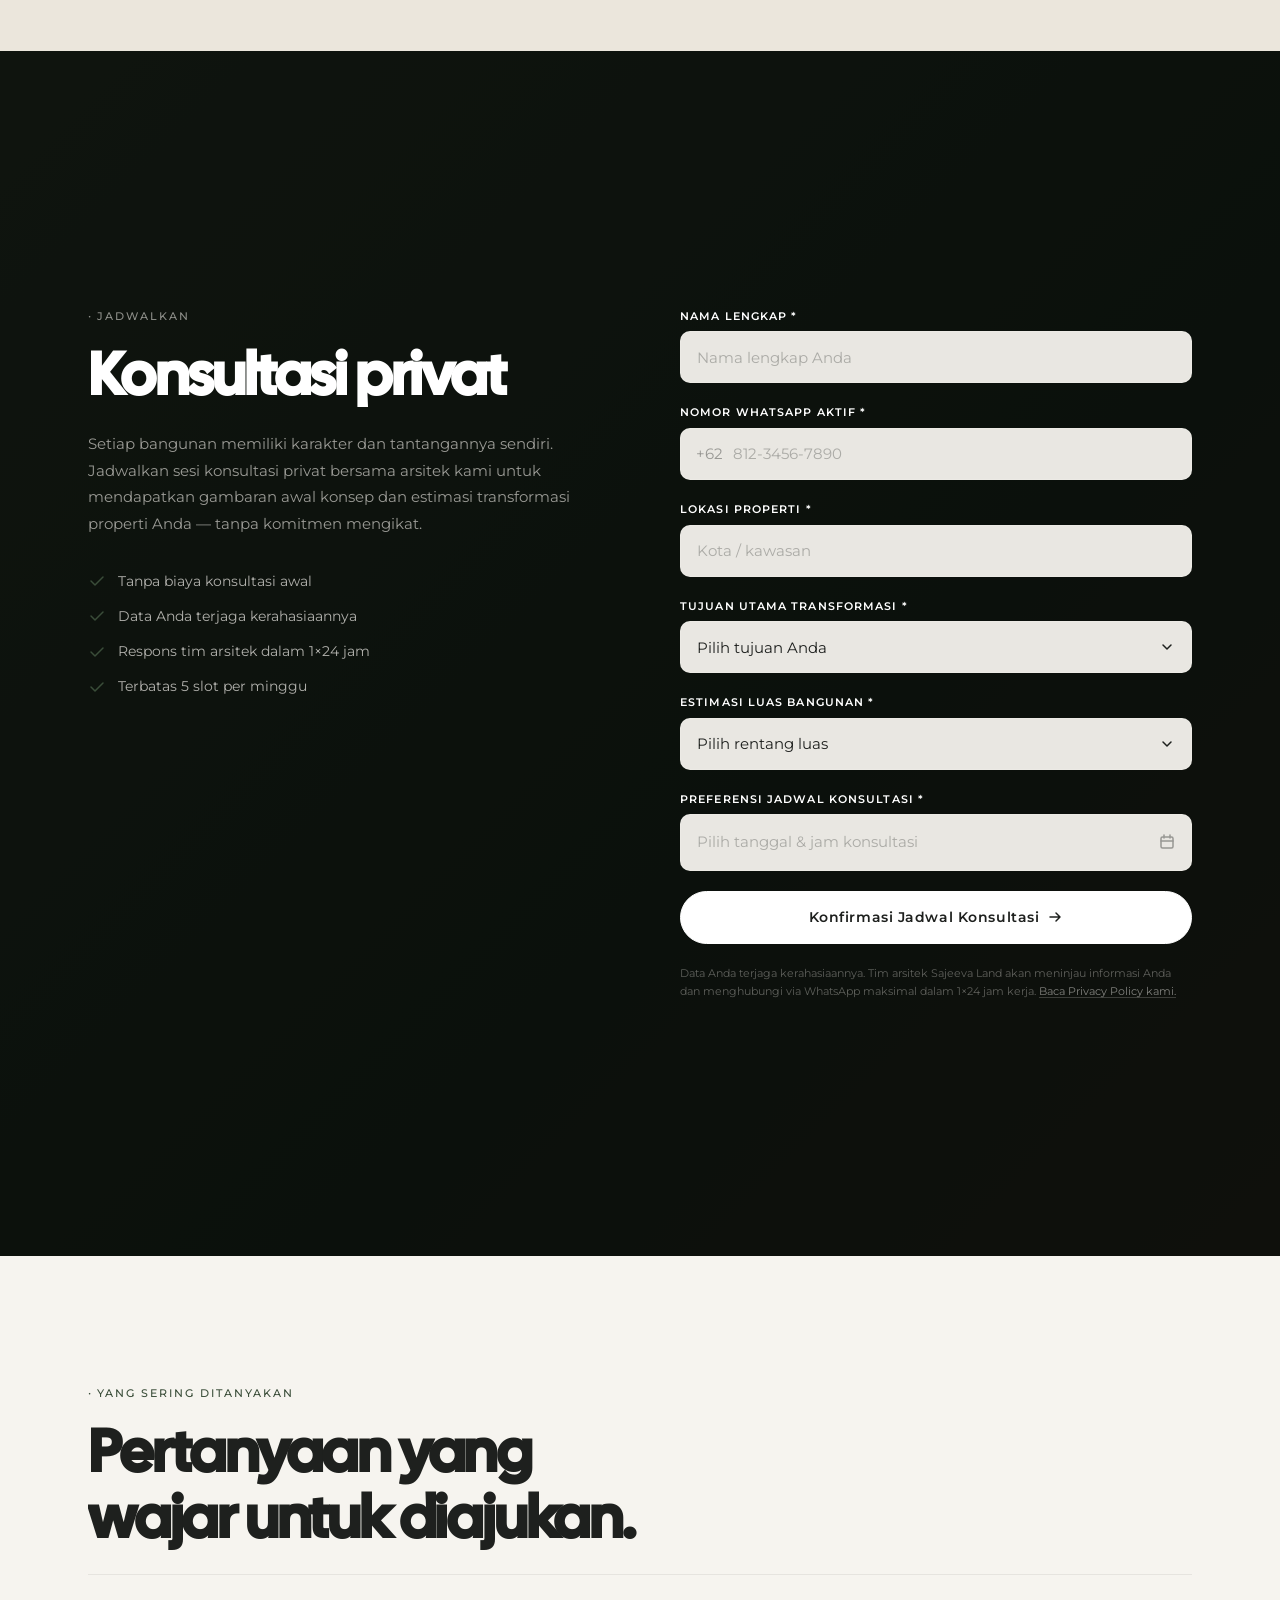
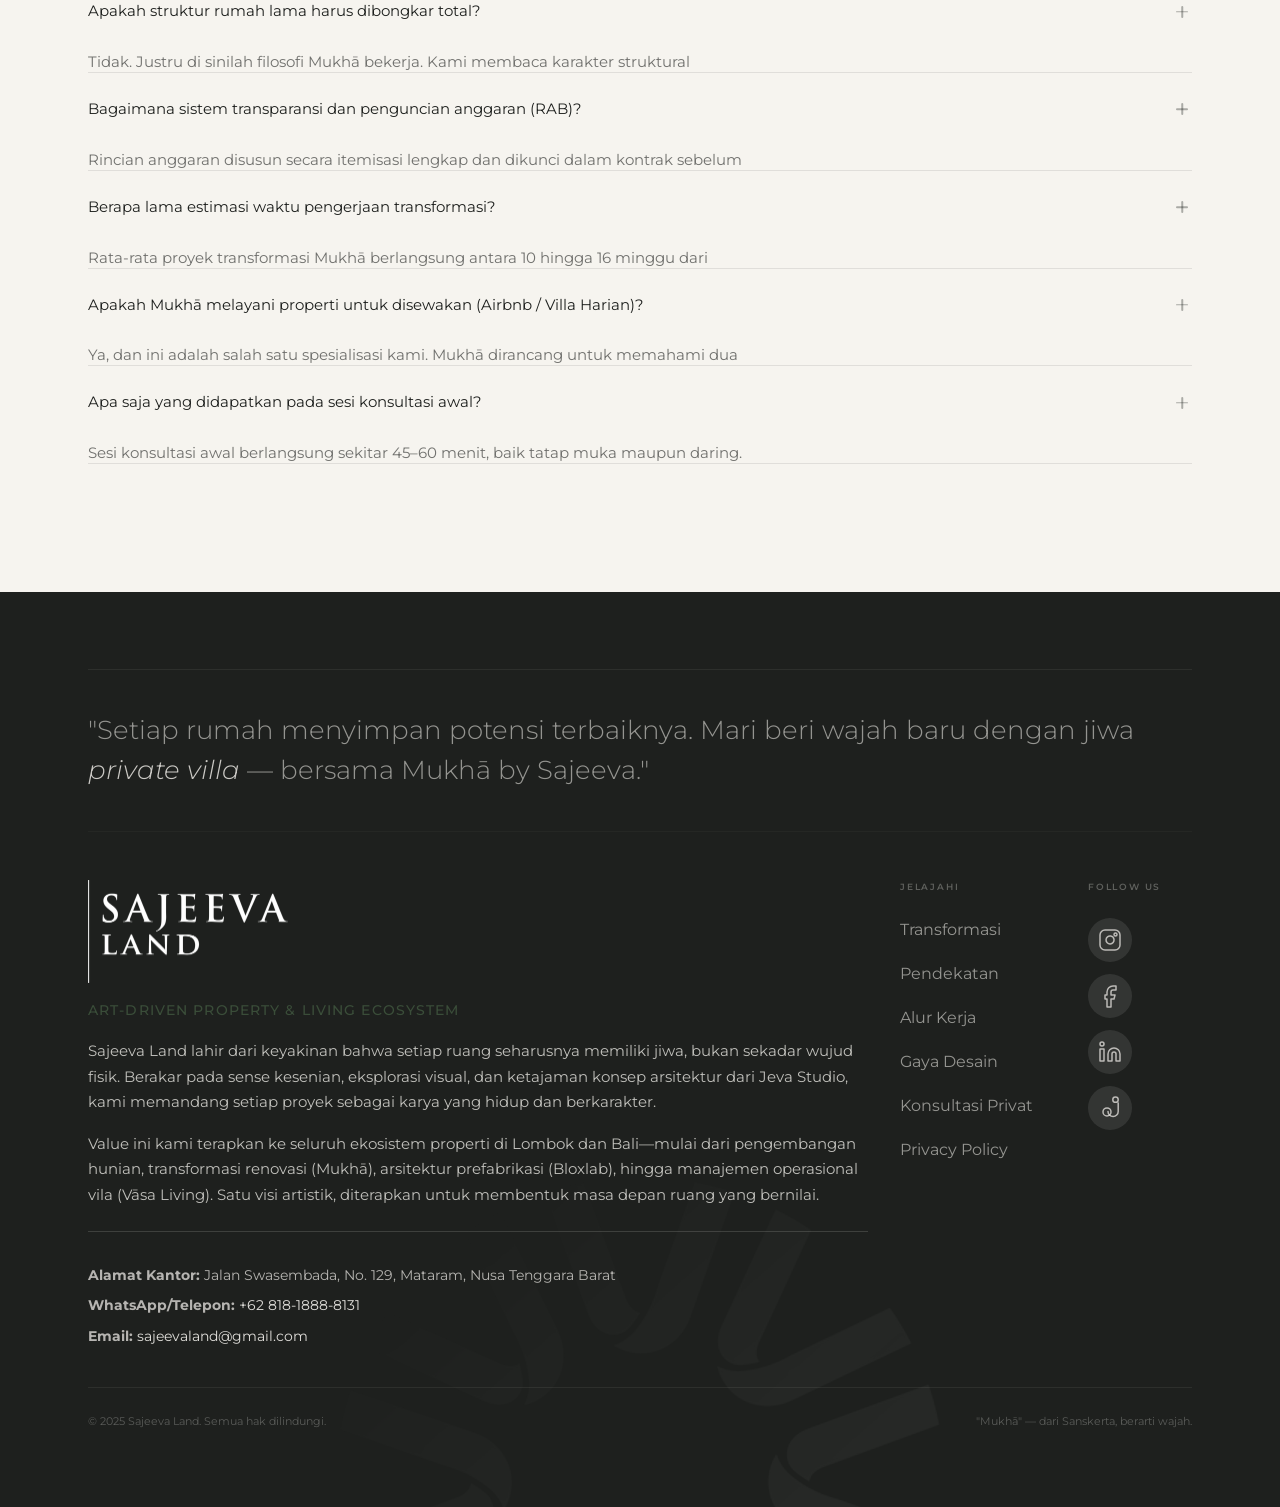
==== commit a16e43ab: "chore: update HTML content, styles, scripts" ====
--- a/MUKHA BY SAJEEVA/index.html
+++ b/MUKHA BY SAJEEVA/index.html
@@ -5,13 +5,15 @@
   <meta name="viewport" content="width=device-width, initial-scale=1.0" />
   <title>Mukhā by Sajeeva — Transformasi Properti Berkelas</title>
   <meta name="description" content="Mukhā by Sajeeva menghadirkan standar private villa pada rumah lama Anda—tanpa bongkar total. Transformasi properti berbasis Vegetation First oleh Sajeeva Land." />
-  <link rel="icon" type="image/png" href="assets/favicon%20mukha.png?t=1794885026" />
-  <link rel="icon" type="image/png" href="assets/favicon%20mukha.png?t=1794885026" sizes="any" />
-  <link rel="apple-touch-icon" type="image/png" href="assets/favicon%20mukha.png?t=1794885026" />svg" />
+  <link rel="icon" type="image/webp" href="assets/favicon%20mukha.webp" />
+  <link rel="apple-touch-icon" href="assets/favicon%20mukha.webp" />
+  <!-- Preload critical assets -->
+  <link rel="preload" href="assets/hero.webp" as="image" />
+  <link rel="preload" href="assets/logo.webp" as="image" />
   <link rel="preconnect" href="https://fonts.googleapis.com" />
   <link rel="preconnect" href="https://fonts.gstatic.com" crossorigin />
   <link href="https://fonts.googleapis.com/css2?family=Cal+Sans&family=Montserrat:ital,wght@0,400;0,500;0,600;0,700;1,400&display=swap" rel="stylesheet" />
-  <link rel="stylesheet" href="assets/css/style.css?v=66" />
+  <link rel="stylesheet" href="assets/css/style.css?v=68" />
 </head>
 <body>
 
@@ -19,7 +21,7 @@
   <header class="nav" id="top">
     <div class="nav__inner container">
       <a href="#top" class="nav__logo">
-        <img src="assets/logo.png" alt="Mukhā by Sajeeva" class="nav__logo-img" />
+        <img src="assets/logo.webp" alt="Mukhā by Sajeeva" class="nav__logo-img" />
       </a>
       <nav class="nav__links" aria-label="Navigasi utama">
         <a href="#transformasi" class="nav__link" data-id="Transformasi" data-en="Transformation">Transformasi</a>
@@ -63,8 +65,8 @@
 
       <div class="hero__inner container">
 
-        <div class="hero__logo-img" data-animate="fade-up" data-delay="0">
-          <img src="assets/logo.png" alt="Mukhā by Sajeeva" />
+        <div class="hero__logo-img" data-animate="fade-up" data-delay="0" hidden>
+          <img src="assets/logo.webp" alt="Mukhā by Sajeeva" />
         </div>
 
         <div class="hero__body" data-animate="split-text" data-delay="200">
@@ -126,14 +128,14 @@
         </h2>
 
         <div class="ba-wrap" data-animate="fade-up" data-delay="160">
-          <div class="ba" id="ba-1" role="region" aria-label="Perbandingan sebelum dan sesudah">
+          <div class="ba" id="ba-1" role="region" aria-label="Perbandingan sebelum dan sesudah Yogyakarta">
             <div class="ba__track">
               <div class="ba__side ba__side--before">
-                <img src="assets/before - gs.JPG" alt="Kondisi asli properti Griya Selaparang" />
+                <img src="assets/b3.webp" alt="Kondisi asli properti Yogyakarta" loading="lazy" />
                 <div class="ba__label" data-id="sebelum" data-en="before">sebelum</div>
               </div>
               <div class="ba__side ba__side--after">
-                <img src="assets/after - gs.jpg" alt="Hasil transformasi Griya Selaparang" />
+                <img src="assets/a3.webp" alt="Hasil transformasi Yogyakarta" loading="lazy" />
                 <div class="ba__label ba__label--right" data-id="sesudah" data-en="after">sesudah</div>
               </div>
               <div class="ba__divider" id="ba-divider">
@@ -147,6 +149,62 @@
             </div>
             <div class="ba__info">
               <div>
+                <p class="ba__project" data-id="Residensial - Yogyakarta" data-en="Residential - Yogyakarta">Residensial - Yogyakarta</p>
+                <p class="ba__type"><span data-id="Transformasi Residensial → Tropical Minimalist" data-en="Residential Transformation → Tropical Minimalist"><em>Transformasi Residensial → Tropical Minimalist</em></span></p>
+              </div>
+              <span class="ba__dur" data-id="6 BULAN" data-en="6 MONTHS">6 BULAN</span>
+            </div>
+          </div>
+
+          <div class="ba" id="ba-2" role="region" aria-label="Perbandingan sebelum dan sesudah Serpong" hidden>
+            <div class="ba__track">
+              <div class="ba__side ba__side--before">
+                <img src="assets/b2.webp" alt="Kondisi asli properti Serpong" loading="lazy" />
+                <div class="ba__label" data-id="sebelum" data-en="before">sebelum</div>
+              </div>
+              <div class="ba__side ba__side--after">
+                <img src="assets/a2.webp" alt="Hasil transformasi Serpong" loading="lazy" />
+                <div class="ba__label ba__label--right" data-id="sesudah" data-en="after">sesudah</div>
+              </div>
+              <div class="ba__divider" id="ba-divider-2">
+                <div class="ba__line"></div>
+                <button class="ba__handle" aria-label="Geser untuk membandingkan">
+                  <svg width="22" height="22" viewBox="0 0 22 22" fill="none" aria-hidden="true">
+                    <path d="M7 11h8M7 11l3-3M7 11l3 3M15 11l-3-3M15 11l-3 3" stroke="currentColor" stroke-width="1.5" stroke-linecap="round" stroke-linejoin="round"/>
+                  </svg>
+                </button>
+              </div>
+            </div>
+            <div class="ba__info">
+              <div>
+                <p class="ba__project" data-id="Residensial - Serpong" data-en="Residential - Serpong">Residensial - Serpong</p>
+                <p class="ba__type"><span data-id="Transformasi Residensial → Modern Minimalist" data-en="Residential Transformation → Modern Minimalist"><em>Transformasi Residensial → Modern Minimalist</em></span></p>
+              </div>
+              <span class="ba__dur" data-id="5 BULAN" data-en="5 MONTHS">5 BULAN</span>
+            </div>
+          </div>
+
+          <div class="ba" id="ba-3" role="region" aria-label="Perbandingan sebelum dan sesudah Griya Selaparang" hidden>
+            <div class="ba__track">
+              <div class="ba__side ba__side--before">
+                <img src="assets/b1.webp" alt="Kondisi asli properti Griya Selaparang" loading="lazy" />
+                <div class="ba__label" data-id="sebelum" data-en="before">sebelum</div>
+              </div>
+              <div class="ba__side ba__side--after">
+                <img src="assets/a1.webp" alt="Hasil transformasi Griya Selaparang" loading="lazy" />
+                <div class="ba__label ba__label--right" data-id="sesudah" data-en="after">sesudah</div>
+              </div>
+              <div class="ba__divider" id="ba-divider-3">
+                <div class="ba__line"></div>
+                <button class="ba__handle" aria-label="Geser untuk membandingkan">
+                  <svg width="22" height="22" viewBox="0 0 22 22" fill="none" aria-hidden="true">
+                    <path d="M7 11h8M7 11l3-3M7 11l3 3M15 11l-3-3M15 11l-3 3" stroke="currentColor" stroke-width="1.5" stroke-linecap="round" stroke-linejoin="round"/>
+                  </svg>
+                </button>
+              </div>
+            </div>
+            <div class="ba__info">
+              <div>
                 <p class="ba__project" data-id="Residensial - Griya Selaparang, Lombok" data-en="Residential - Griya Selaparang, Lombok">Residensial - Griya Selaparang</p>
                 <p class="ba__type"><span data-id="Perumahan dengan Desain Standar → Tropical Minimalist Villa" data-en="Housing Development with Standardized Designs → Tropical Minimalist Villa"><em>Perumahan dengan Desain Standar → Tropical Minimalist Villa</em></span></p>
               </div>
@@ -157,20 +215,20 @@
           <p class="ba__caption" data-id="Mengoptimalkan struktur lama menjadi ruang tropis terbuka yang sejuk dan bernilai tinggi — tanpa bongkar total." data-en="Transforming an aging structure into an open tropical space — cool, high-value, without full demolition.">
             Mengoptimalkan struktur lama menjadi ruang tropis terbuka yang sejuk
             dan bernilai tinggi — tanpa bongkar total.
-          </p>
+          </p>          </p>
 
           <div class="ba__thumbs" role="tablist" aria-label="Pilih proyek">
             <button class="ba__thumb ba__thumb--active" role="tab" aria-selected="true" data-idx="0">
-              <div class="ba__thumb-img" style="background:linear-gradient(135deg,#C4D4BC,#9EBC95)"></div>
-              <span>Geriya Selaparang, Lombok</span>
+              <div class="ba__thumb-img" style="background:linear-gradient(135deg,#C0BFBD,#9E9C9A)"></div>
+              <span>Yogyakarta</span>
             </button>
             <button class="ba__thumb" role="tab" aria-selected="false" data-idx="1">
               <div class="ba__thumb-img" style="background:linear-gradient(135deg,#D5C5B0,#BFA890)"></div>
               <span>Serpong</span>
             </button>
             <button class="ba__thumb" role="tab" aria-selected="false" data-idx="2">
-              <div class="ba__thumb-img" style="background:linear-gradient(135deg,#C0BFBD,#9E9C9A)"></div>
-              <span>Yogyakarta</span>
+              <div class="ba__thumb-img" style="background:linear-gradient(135deg,#C4D4BC,#9EBC95)"></div>
+              <span>Geriya Selaparang, Lombok</span>
             </button>
           </div>
         </div>
@@ -230,7 +288,7 @@
             </div>
             <div class="matrix__back">
               <h3 class="matrix__title" data-id="Kurasi Estetika" data-en="Aesthetic Curation">Kurasi Estetika</h3>
-              <p data-id="Rancangan arsitektur timeless dari tim Sajeeva Land melalui pilihan gaya terkurasi yang relevan untuk hunian pribadi maupun pasar sewa premium." data-en="Timeless architectural designs from the Sajeeva Land team through curated style choices relevant for personal residences and the premium rental market.">Rancangan arsitektur <em>timeless</em> dari tim Sajeeva Land melalui pilihan gaya terkurasi yang relevan untuk hunian pribadi maupun pasar sewa premium.</p>
+              <p data-id="Rancangan arsitektur timeless dari tim Sajeeva Land melalui pilihan gaya terkurasi yang relevan untuk hunian pribadi maupun pasar sewa premium." data-en="Timeless architectural designs from the Sajeeva Land team through curated style choices relevant for personal residences and the premium rental market.">Rancangan arsitektur dari tim Sajeeva Land melalui pilihan gaya terkurasi yang relevan untuk hunian pribadi maupun pasar sewa premium.</p>
             </div>
           </div>
 
@@ -323,7 +381,7 @@
               </div>
               <div class="stepper__visual">
                 <div class="stepper__placeholder">
-                  <!-- <img src="assets/phase-01.jpg" alt="Fase survei"> -->
+                  <img src="assets/survey.webp" alt="Fase survei" loading="lazy">
                   <span>Foto / Ilustrasi Fase 01</span>
                 </div>
               </div>
@@ -343,7 +401,7 @@
               </div>
               <div class="stepper__visual">
                 <div class="stepper__placeholder">
-                  <!-- <img src="assets/phase-02.jpg" alt="Fase desain"> -->
+                  <img src="assets/design.webp" alt="Fase desain" loading="lazy">
                   <span>Foto / Ilustrasi Fase 02</span>
                 </div>
               </div>
@@ -363,7 +421,7 @@
               </div>
               <div class="stepper__visual">
                 <div class="stepper__placeholder">
-                  <!-- <img src="assets/phase-03.jpg" alt="Fase eksekusi"> -->
+                  <img src="assets/eksekusi.webp" alt="Fase eksekusi" loading="lazy">
                   <span>Foto / Ilustrasi Fase 03</span>
                 </div>
               </div>
@@ -405,7 +463,7 @@
           <div class="style-panel" id="sty-1" role="tabpanel" aria-labelledby="styb-1">
             <div class="style-panel__img">
               <div class="style-panel__ph" style="background:linear-gradient(135deg,#C4D4BC 0%,#7A9F70 100%)">
-                <!-- <img src="assets/style-tropical.jpg" alt="Tropical Minimalist"> -->
+                <img src="assets/tropical_minimalist.webp" alt="Tropical Minimalist" loading="lazy">
                 <span>Tropical Minimalist</span>
               </div>
               <div class="style-panel__tags">
@@ -429,7 +487,7 @@
           <div class="style-panel" id="sty-2" role="tabpanel" aria-labelledby="styb-2" hidden>
             <div class="style-panel__img">
               <div class="style-panel__ph" style="background:linear-gradient(135deg,#E8DFD0 0%,#C8B99A 100%)">
-                <!-- <img src="assets/style-scandi.jpg" alt="Scandinavian"> -->
+                <img src="assets/scaninavian.webp" alt="Scandinavian" loading="lazy">
                 <span>Scandinavian</span>
               </div>
               <div class="style-panel__tags">
@@ -453,7 +511,7 @@
           <div class="style-panel" id="sty-3" role="tabpanel" aria-labelledby="styb-3" hidden>
             <div class="style-panel__img">
               <div class="style-panel__ph" style="background:linear-gradient(135deg,#BEBDBB 0%,#707070 100%)">
-                <!-- <img src="assets/style-industrial.jpg" alt="Modern Industrial"> -->
+                <img src="assets/modern_minimalist.webp" alt="Modern Industrial" loading="lazy">
                 <span>Modern Industrial</span>
               </div>
               <div class="style-panel__tags">
@@ -564,54 +622,21 @@
               </div>
 
               <div class="form__group" id="fg-jadwal">
-                <label class="form__label"><span data-id="Preferensi Jadwal Konsultasi" data-en="Consultation Schedule Preference">Preferensi Jadwal Konsultasi</span> <span aria-hidden="true">*</span></label>
-
-                <!-- Hidden input untuk menyimpan ISO string yang dikirim ke server -->
+                <label class="form__label" for="jadwal-trigger"><span data-id="Preferensi Jadwal Konsultasi" data-en="Consultation Schedule Preference">Preferensi Jadwal Konsultasi</span> <span aria-hidden="true">*</span></label>
+
                 <input type="hidden" id="f-jadwal" name="preferensi_jadwal" />
 
-                <!-- Calendar Picker UI -->
-                <div class="slot-picker" id="slot-picker">
-
-                  <!-- Month navigation -->
-                  <div class="slot-picker__header">
-                    <button type="button" class="slot-picker__nav" id="cal-prev" aria-label="Bulan sebelumnya">
-                      <svg width="16" height="16" viewBox="0 0 16 16" fill="none"><path d="M10 3L5 8l5 5" stroke="currentColor" stroke-width="1.5" stroke-linecap="round" stroke-linejoin="round"/></svg>
-                    </button>
-                    <span class="slot-picker__month" id="cal-month-label"></span>
-                    <button type="button" class="slot-picker__nav" id="cal-next" aria-label="Bulan berikutnya">
-                      <svg width="16" height="16" viewBox="0 0 16 16" fill="none"><path d="M6 3l5 5-5 5" stroke="currentColor" stroke-width="1.5" stroke-linecap="round" stroke-linejoin="round"/></svg>
-                    </button>
-                  </div>
-
-                  <!-- Day-of-week headers -->
-                  <div class="slot-picker__weekdays" aria-hidden="true">
-                    <span>Min</span><span>Sen</span><span>Sel</span>
-                    <span>Rab</span><span>Kam</span><span>Jum</span><span>Sab</span>
-                  </div>
-
-                  <!-- Date grid -->
-                  <div class="slot-picker__grid" id="cal-grid" role="grid" aria-label="Pilih tanggal konsultasi"></div>
-
-                  <!-- Slot times — muncul setelah tanggal dipilih -->
-                  <div class="slot-picker__slots" id="cal-slots" hidden>
-                    <p class="slot-picker__slots-label" id="cal-slots-label"></p>
-                    <div class="slot-picker__slots-grid" id="cal-slots-grid" role="group" aria-label="Pilih jam konsultasi"></div>
-                    <p class="slot-picker__loading" id="cal-loading" hidden data-id="Memuat jadwal…" data-en="Loading schedule…">Memuat jadwal…</p>
-                    <p class="slot-picker__noavail" id="cal-noavail" hidden data-id="Semua slot hari ini sudah penuh." data-en="All slots for this day are fully booked.">Semua slot hari ini sudah penuh.</p>
-                  </div>
-
-                  <!-- Selected summary -->
-                  <div class="slot-picker__selected" id="cal-selected" hidden>
-                    <svg width="16" height="16" viewBox="0 0 16 16" fill="none" aria-hidden="true"><path d="M3 8l3.5 3.5L13 4" stroke="currentColor" stroke-width="1.5" stroke-linecap="round" stroke-linejoin="round"/></svg>
-                    <span id="cal-selected-label"></span>
-                  </div>
-
-                </div>
+                <!-- Dropdown trigger -->
+                <button type="button" class="jadwal-trigger" id="jadwal-trigger" aria-haspopup="dialog" aria-expanded="false">
+                  <span class="jadwal-trigger__text" id="jadwal-trigger-text" data-id="Pilih tanggal &amp; jam konsultasi" data-en="Select date &amp; time">Pilih tanggal &amp; jam konsultasi</span>
+                  <svg class="jadwal-trigger__icon" width="16" height="16" viewBox="0 0 16 16" fill="none" aria-hidden="true"><rect x="2" y="3" width="12" height="11" rx="1.5" stroke="currentColor" stroke-width="1.5"/><path d="M5 1v3M11 1v3M2 7h12" stroke="currentColor" stroke-width="1.5" stroke-linecap="round"/></svg>
+                </button>
+
                 <span class="form__error" id="err-jadwal" role="alert" aria-live="polite" hidden></span>
               </div>
 
               <div class="form__submit-area">
-                <button class="btn-cta btn-cta--full" type="submit" id="form-submit-btn">
+                <button class="btn-cta btn-cta--full btn-cta--white" type="submit" id="form-submit-btn">
                   <span class="btn-label" data-id="Konfirmasi Jadwal Konsultasi" data-en="Confirm Consultation Schedule">Konfirmasi Jadwal Konsultasi</span>
                   <span class="btn-spinner" hidden aria-hidden="true">
                     <svg width="18" height="18" viewBox="0 0 18 18" fill="none"><circle cx="9" cy="9" r="7" stroke="currentColor" stroke-width="1.5" stroke-dasharray="22 22" stroke-linecap="round"/></svg>
@@ -722,7 +747,7 @@
   ═══════════════════════════════ -->
   <footer class="footer footer--bg-logo">
     <div class="footer__bg-logo" aria-hidden="true">
-      <img src="assets/sajeevaa logo b.PNG" alt="" class="footer__bg-logo-img" />
+      <img src="assets/sajeevaa logo b.webp" alt="" class="footer__bg-logo-img" />
     </div>
     <div class="container footer__content">
       <div class="footer__statement" data-animate="fade-up">
@@ -732,7 +757,7 @@
       <div class="footer__inner">
         <div class="footer__brand">
           <div class="footer__brand-content">
-            <img src="assets/logo typo sajeeva.png" alt="Sajeeva Land" class="footer__brand-logo-typo" />
+            <img src="assets/logo typo sajeeva.webp" alt="Sajeeva Land" class="footer__brand-logo-typo" />
             <p class="footer__brand-tagline">Art-Driven Property & Living Ecosystem</p>
             <p class="footer__copy-long">Sajeeva Land lahir dari keyakinan bahwa setiap ruang seharusnya memiliki jiwa, bukan sekadar wujud fisik. Berakar pada sense kesenian, eksplorasi visual, dan ketajaman konsep arsitektur dari Jeva Studio, kami memandang setiap proyek sebagai karya yang hidup dan berkarakter.</p>
             <p class="footer__copy-long">Value ini kami terapkan ke seluruh ekosistem properti di Lombok dan Bali—mulai dari pengembangan hunian, transformasi renovasi (Mukhā), arsitektur prefabrikasi (Bloxlab), hingga manajemen operasional vila (Vāsa Living). Satu visi artistik, diterapkan untuk membentuk masa depan ruang yang bernilai.</p>
@@ -828,8 +853,57 @@
     </div>
   </div>
 
-  <script src="assets/js/mukha.config.js?v=5"></script>
-  <script src="assets/js/form-service.js?v=5"></script>
-  <script src="assets/js/main.js?v=69"></script>
+  <!-- ── CALENDAR MODAL ─────────────────────────────── -->
+  <div class="cal-modal" id="cal-modal" role="dialog" aria-modal="true" aria-labelledby="cal-modal-title" hidden>
+    <div class="cal-modal__backdrop" id="cal-modal-backdrop"></div>
+    <div class="cal-modal__card">
+      <div class="cal-modal__header">
+        <h3 class="cal-modal__title" id="cal-modal-title" data-id="Pilih Jadwal Konsultasi" data-en="Select Consultation Schedule">Pilih Jadwal Konsultasi</h3>
+        <button type="button" class="cal-modal__close" id="cal-modal-close" aria-label="Tutup">
+          <svg width="18" height="18" viewBox="0 0 18 18" fill="none"><path d="M4 4l10 10M14 4L4 14" stroke="currentColor" stroke-width="1.5" stroke-linecap="round"/></svg>
+        </button>
+      </div>
+      <div class="cal-modal__body">
+        <div class="slot-picker" id="slot-picker">
+          <div class="slot-picker__header">
+            <button type="button" class="slot-picker__nav" id="cal-prev" aria-label="Bulan sebelumnya">
+              <svg width="16" height="16" viewBox="0 0 16 16" fill="none"><path d="M10 3L5 8l5 5" stroke="currentColor" stroke-width="1.5" stroke-linecap="round" stroke-linejoin="round"/></svg>
+            </button>
+            <span class="slot-picker__month" id="cal-month-label"></span>
+            <button type="button" class="slot-picker__nav" id="cal-next" aria-label="Bulan berikutnya">
+              <svg width="16" height="16" viewBox="0 0 16 16" fill="none"><path d="M6 3l5 5-5 5" stroke="currentColor" stroke-width="1.5" stroke-linecap="round" stroke-linejoin="round"/></svg>
+            </button>
+          </div>
+          <div class="slot-picker__weekdays" aria-hidden="true">
+            <span>Min</span><span>Sen</span><span>Sel</span>
+            <span>Rab</span><span>Kam</span><span>Jum</span><span>Sab</span>
+          </div>
+          <div class="slot-picker__grid" id="cal-grid" role="grid"></div>
+        </div>
+        <div class="cal-modal__slots" id="cal-slots" hidden>
+          <p class="slot-picker__slots-label" id="cal-slots-label"></p>
+          <p class="slot-picker__loading" id="cal-loading" hidden>Memuat jadwal…</p>
+          <p class="slot-picker__noavail" id="cal-noavail" hidden>Semua slot hari ini sudah penuh.</p>
+          <select class="cal-modal__slot-select" id="cal-slot-select">
+            <option value="">-- Pilih jam --</option>
+          </select>
+        </div>
+      </div>
+      <div class="cal-modal__footer">
+        <div class="slot-picker__selected" id="cal-selected" hidden>
+          <svg width="16" height="16" viewBox="0 0 16 16" fill="none" aria-hidden="true"><path d="M3 8l3.5 3.5L13 4" stroke="currentColor" stroke-width="1.5" stroke-linecap="round" stroke-linejoin="round"/></svg>
+          <span id="cal-selected-label"></span>
+        </div>
+        <button type="button" class="cal-modal__confirm-btn" id="cal-modal-confirm" disabled>
+          <span data-id="Konfirmasi Jadwal" data-en="Confirm Schedule">Konfirmasi Jadwal</span>
+          <svg width="14" height="14" viewBox="0 0 14 14" fill="none" aria-hidden="true"><path d="M2 7h10M8 3l4 4-4 4" stroke="currentColor" stroke-width="1.5" stroke-linecap="round" stroke-linejoin="round"/></svg>
+        </button>
+      </div>
+    </div>
+  </div>
+
+  <script src="assets/js/mukha.config.js?v=5" defer></script>
+  <script src="assets/js/form-service.js?v=5" defer></script>
+  <script src="assets/js/main.js?v=74" defer></script>
 </body>
 </html>
--- a/MUKHA BY SAJEEVA/assets/css/style.css
+++ b/MUKHA BY SAJEEVA/assets/css/style.css
@@ -410,7 +410,7 @@
 .hero__bg-img {
   position: absolute;
   inset: 0;
-  background-image: url('../hero.jpg');
+  background-image: url('../hero.webp');
   background-size: cover;
   background-position: center 60%;
   transform: scale(1.04);
@@ -454,7 +454,7 @@
 .hero__inner {
   position: relative;
   z-index: 2;
-  padding-top: calc(var(--nav-h) + clamp(3rem,7vw,5rem));
+  padding-top: calc(var(--nav-h) + clamp(2rem,4vw,3rem));
   padding-bottom: clamp(4rem,8vw,6rem);
 }
 .hero__kicker { margin-bottom: 2rem; }
@@ -478,6 +478,11 @@
   margin-bottom: clamp(1.5rem, 3vw, 2.5rem);
 }
 .hero__logo-img img {
+  height: clamp(48px, 8vw, 80px);
+  width: auto;
+  filter: brightness(0) invert(1);
+  opacity: .95;
+}
   height: clamp(48px, 8vw, 80px);
   width: auto;
   /* Logo PNG putih, langsung tampil di atas hero gelap */
@@ -1485,9 +1490,9 @@
   font-weight: 600;
   letter-spacing: .1em;
   text-transform: uppercase;
-  color: rgba(246,244,239,.55);
-}
-.form__label span { color: var(--olive); }
+  color: var(--white);
+}
+.form__label span { color: var(--white); }
 
 .form__input {
   width: 100%;
@@ -2123,19 +2128,6 @@
 
 /* ═══════════════════════════════════════════════════════════
    HERO — statement bigger & bolder
-═══════════════════════════════════════════════════════════ */
-.hero__logo-img {
-  margin-bottom: clamp(2rem,4vw,3.5rem);
-}
-.hero__logo-img img {
-  height: clamp(52px,8vw,88px);
-  width: auto;
-  filter: brightness(0) invert(1);
-  opacity: .95;
-}
-
-/* hero__statement — Cal Sans, 4 lines max on desktop */
-/* Primary definition above at line ~470; this override removed */
 
 /* ═══════════════════════════════════════════════════════════
    MATRIX — 3D tilt on hover
@@ -2502,3 +2494,422 @@
     border-top: 1px solid rgba(246,244,239,.1);
   }
 }
+
+
+/* ── JADWAL DROPDOWN TRIGGER ──────────────────────────── */
+.jadwal-trigger {
+  display: flex;
+  align-items: center;
+  justify-content: space-between;
+  width: 100%;
+  padding: .9375rem 1rem;
+  background: rgba(246,244,239,.95);
+  border: 1.5px solid rgba(246,244,239,.2);
+  border-radius: var(--r);
+  color: var(--charcoal);
+  font-family: var(--f-sans);
+  font-size: .9375rem;
+  cursor: pointer;
+  transition: border-color .2s, background .2s;
+  text-align: left;
+  min-height: 52px;
+}
+.jadwal-trigger:hover {
+  background: var(--white);
+  border-color: rgba(246,244,239,.4);
+}
+.jadwal-trigger--filled {
+  background: var(--white);
+  color: var(--charcoal);
+}
+.jadwal-trigger__text { flex: 1; color: rgba(30,32,30,.3); }
+.jadwal-trigger--filled .jadwal-trigger__text { color: var(--charcoal); }
+.jadwal-trigger__icon { flex-shrink: 0; opacity: .4; margin-left: .5rem; color: var(--charcoal); }
+
+/* ── CALENDAR MODAL ───────────────────────────────────── */
+.cal-modal {
+  position: fixed;
+  inset: 0;
+  z-index: 1000;
+  display: flex;
+  align-items: center;
+  justify-content: center;
+  padding: 1rem;
+}
+.cal-modal[hidden] { display: none; }
+
+.cal-modal__backdrop {
+  position: absolute;
+  inset: 0;
+  background: rgba(10,15,10,.7);
+  backdrop-filter: blur(6px);
+}
+
+.cal-modal__card {
+  position: relative;
+  background: #1a2218;
+  border: 1px solid rgba(246,244,239,.12);
+  border-radius: 16px;
+  width: 100%;
+  max-width: 480px;
+  max-height: 90vh;
+  overflow-y: auto;
+  display: flex;
+  flex-direction: column;
+  box-shadow: 0 24px 60px rgba(0,0,0,.5);
+  animation: modalIn .25s ease;
+}
+
+@keyframes modalIn {
+  from { opacity: 0; transform: translateY(20px) scale(.97); }
+  to   { opacity: 1; transform: none; }
+}
+
+.cal-modal__header {
+  display: flex;
+  align-items: center;
+  justify-content: space-between;
+  padding: 1.25rem 1.5rem 1rem;
+  border-bottom: 1px solid rgba(246,244,239,.08);
+}
+.cal-modal__title {
+  font-family: var(--f-cal);
+  font-size: 1.1rem;
+  color: var(--white);
+  margin: 0;
+}
+.cal-modal__close {
+  background: none;
+  border: none;
+  color: rgba(246,244,239,.6);
+  cursor: pointer;
+  padding: .3rem;
+  border-radius: 6px;
+  transition: color .2s;
+}
+.cal-modal__close:hover { color: var(--white); }
+
+.cal-modal__body {
+  padding: 1.25rem 1.5rem;
+  flex: 1;
+}
+
+/* Slot dropdown inside modal */
+.cal-modal__slots {
+  margin-top: 1.25rem;
+  border-top: 1px solid rgba(246,244,239,.1);
+  padding-top: 1.25rem;
+}
+.cal-modal__slot-select {
+  width: 100%;
+  padding: .8rem 1rem;
+  margin-top: .6rem;
+  background: rgba(246,244,239,.06);
+  border: 1px solid rgba(246,244,239,.15);
+  border-radius: 8px;
+  color: var(--white);
+  font-family: var(--f-sans);
+  font-size: .95rem;
+  cursor: pointer;
+  appearance: none;
+  background-image: url("data:image/svg+xml,%3Csvg xmlns='http://www.w3.org/2000/svg' width='12' height='12' viewBox='0 0 12 12' fill='none'%3E%3Cpath d='M2 4l4 4 4-4' stroke='%23f6f4ef' stroke-width='1.5' stroke-linecap='round' stroke-linejoin='round'/%3E%3C/svg%3E");
+  background-repeat: no-repeat;
+  background-position: right 1rem center;
+  padding-right: 2.5rem;
+}
+.cal-modal__slot-select:focus {
+  outline: none;
+  border-color: var(--accent);
+}
+.cal-modal__slot-select option {
+  background: #1a2218;
+  color: var(--white);
+}
+.cal-modal__slot-select option:disabled { color: rgba(246,244,239,.4); }
+
+.cal-modal__footer {
+  padding: 1rem 1.5rem 1.5rem;
+  border-top: 1px solid rgba(246,244,239,.08);
+  display: flex;
+  flex-direction: column;
+  gap: .75rem;
+}
+
+/* Override slot-picker inside modal — no extra border */
+.cal-modal__card .slot-picker {
+  background: none;
+  border: none;
+  padding: 0;
+}
+
+@media (max-width: 480px) {
+  .cal-modal__card {
+    border-radius: 16px 16px 0 0;
+    max-height: 92vh;
+    position: fixed;
+    bottom: 0;
+    left: 0;
+    right: 0;
+    top: auto;
+    max-width: 100%;
+  }
+  .cal-modal {
+    align-items: flex-end;
+    padding: 0;
+  }
+  @keyframes modalIn {
+    from { opacity: 0; transform: translateY(40px); }
+    to   { opacity: 1; transform: none; }
+  }
+}
+
+/* ── JADWAL INLINE DROPDOWN ───────────────────────────── */
+.jadwal-dropdown {
+  background: rgba(246,244,239,.95);
+  border-radius: var(--r);
+  padding: 1rem;
+  margin-top: .4rem;
+}
+
+.jadwal-dropdown .slot-picker {
+  background: none;
+  border: none;
+  padding: 0;
+}
+
+.jadwal-dropdown .slot-picker__day {
+  color: var(--charcoal);
+  border-color: rgba(30,32,30,.15);
+}
+.jadwal-dropdown .slot-picker__day:hover:not([disabled]) {
+  background: var(--olive);
+  color: var(--white);
+}
+.jadwal-dropdown .slot-picker__day--selected {
+  background: var(--charcoal);
+  color: var(--white);
+  border-color: var(--charcoal);
+}
+.jadwal-dropdown .slot-picker__day--today {
+  border-color: var(--olive);
+}
+.jadwal-dropdown .slot-picker__day--past,
+.jadwal-dropdown .slot-picker__day--other {
+  color: rgba(30,32,30,.25);
+}
+.jadwal-dropdown .slot-picker__month { color: var(--charcoal); }
+.jadwal-dropdown .slot-picker__nav { color: var(--charcoal); }
+.jadwal-dropdown .slot-picker__weekdays span { color: rgba(30,32,30,.5); }
+
+.jadwal-dropdown .cal-modal__slots {
+  margin-top: 1rem;
+  border-top: 1px solid rgba(30,32,30,.1);
+  padding-top: 1rem;
+}
+.jadwal-dropdown .slot-picker__slots-label {
+  color: var(--charcoal);
+  font-size: .85rem;
+  margin-bottom: .5rem;
+}
+
+.jadwal-dropdown__footer {
+  margin-top: 1rem;
+  border-top: 1px solid rgba(30,32,30,.1);
+  padding-top: 1rem;
+  display: flex;
+  flex-direction: column;
+  gap: .75rem;
+}
+
+.jadwal-dropdown .slot-picker__selected {
+  display: flex;
+  align-items: center;
+  gap: .5rem;
+  font-size: .9rem;
+  color: var(--charcoal);
+}
+.jadwal-dropdown .slot-picker__selected svg { color: var(--olive); }
+
+/* Confirm button inside dropdown */
+.jadwal-confirm-btn {
+  display: flex;
+  align-items: center;
+  justify-content: center;
+  gap: .5rem;
+  width: 100%;
+  padding: .75rem 1.5rem;
+  background: var(--charcoal);
+  color: var(--white);
+  border: none;
+  border-radius: var(--r-pill);
+  font-family: var(--f-sans);
+  font-size: .9rem;
+  font-weight: 600;
+  cursor: pointer;
+  transition: background .2s, transform .2s;
+}
+.jadwal-confirm-btn:hover:not(:disabled) {
+  background: var(--olive);
+  transform: translateY(-1px);
+}
+.jadwal-confirm-btn:disabled {
+  opacity: .4;
+  cursor: not-allowed;
+}
+
+/* ── BUTTON WHITE VARIANT ─────────────────────────────── */
+.btn-cta--white {
+  background: var(--white);
+  border-color: var(--white);
+  color: var(--charcoal);
+}
+.btn-cta--white:hover {
+  background: rgba(246,244,239,.85);
+  border-color: rgba(246,244,239,.85);
+  color: var(--charcoal);
+}
+
+/* ── CALENDAR MODAL POPUP ─────────────────────────────── */
+.cal-modal {
+  position: fixed;
+  inset: 0;
+  z-index: 1000;
+  display: flex;
+  align-items: center;
+  justify-content: center;
+  padding: 1rem;
+}
+.cal-modal[hidden] { display: none; }
+
+.cal-modal__backdrop {
+  position: absolute;
+  inset: 0;
+  background: rgba(10,15,10,.75);
+  backdrop-filter: blur(6px);
+}
+
+.cal-modal__card {
+  position: relative;
+  background: #1a2218;
+  border: 1px solid rgba(246,244,239,.12);
+  border-radius: 16px;
+  width: 100%;
+  max-width: 460px;
+  max-height: 90vh;
+  overflow-y: auto;
+  display: flex;
+  flex-direction: column;
+  box-shadow: 0 24px 60px rgba(0,0,0,.5);
+  animation: calModalIn .25s ease;
+}
+
+@keyframes calModalIn {
+  from { opacity: 0; transform: translateY(20px) scale(.97); }
+  to   { opacity: 1; transform: none; }
+}
+
+.cal-modal__header {
+  display: flex;
+  align-items: center;
+  justify-content: space-between;
+  padding: 1.25rem 1.5rem 1rem;
+  border-bottom: 1px solid rgba(246,244,239,.08);
+}
+.cal-modal__title {
+  font-family: var(--f-cal);
+  font-size: 1.1rem;
+  color: var(--white);
+  margin: 0;
+}
+.cal-modal__close {
+  background: none;
+  border: none;
+  color: rgba(246,244,239,.5);
+  cursor: pointer;
+  padding: .3rem;
+  border-radius: 6px;
+  transition: color .2s;
+  line-height: 0;
+}
+.cal-modal__close:hover { color: var(--white); }
+
+.cal-modal__body { padding: 1.25rem 1.5rem; }
+
+.cal-modal__slots {
+  margin-top: 1.1rem;
+  border-top: 1px solid rgba(246,244,239,.1);
+  padding-top: 1rem;
+}
+.cal-modal__slot-select {
+  width: 100%;
+  margin-top: .5rem;
+  padding: .8rem 1rem;
+  background: rgba(246,244,239,.06);
+  border: 1px solid rgba(246,244,239,.15);
+  border-radius: 8px;
+  color: var(--white);
+  font-family: var(--f-sans);
+  font-size: .95rem;
+  cursor: pointer;
+  appearance: none;
+  background-image: url("data:image/svg+xml,%3Csvg xmlns='http://www.w3.org/2000/svg' width='12' height='12' viewBox='0 0 12 12' fill='none'%3E%3Cpath d='M2 4l4 4 4-4' stroke='%23f6f4ef' stroke-width='1.5' stroke-linecap='round' stroke-linejoin='round'/%3E%3C/svg%3E");
+  background-repeat: no-repeat;
+  background-position: right 1rem center;
+  padding-right: 2.5rem;
+}
+.cal-modal__slot-select:focus { outline: none; border-color: var(--accent); }
+.cal-modal__slot-select option { background: #1a2218; color: var(--white); }
+
+.cal-modal__footer {
+  padding: 1rem 1.5rem 1.5rem;
+  border-top: 1px solid rgba(246,244,239,.08);
+  display: flex;
+  flex-direction: column;
+  gap: .75rem;
+}
+
+/* Override slot-picker inside modal */
+.cal-modal__card .slot-picker {
+  background: none;
+  border: none;
+  padding: 0;
+}
+
+.cal-modal__confirm-btn {
+  display: flex;
+  align-items: center;
+  justify-content: center;
+  gap: .5rem;
+  width: 100%;
+  padding: .85rem 1.5rem;
+  background: var(--white);
+  color: var(--charcoal);
+  border: none;
+  border-radius: var(--r-pill);
+  font-family: var(--f-sans);
+  font-size: .95rem;
+  font-weight: 600;
+  cursor: pointer;
+  transition: background .2s, transform .2s;
+}
+.cal-modal__confirm-btn:hover:not(:disabled) {
+  background: rgba(246,244,239,.85);
+  transform: translateY(-1px);
+}
+.cal-modal__confirm-btn:disabled { opacity: .35; cursor: not-allowed; }
+
+@media (max-width: 480px) {
+  .cal-modal {
+    align-items: flex-end;
+    padding: 0;
+  }
+  .cal-modal__card {
+    border-radius: 16px 16px 0 0;
+    max-height: 92vh;
+    max-width: 100%;
+  }
+  @keyframes calModalIn {
+    from { opacity: 0; transform: translateY(40px); }
+    to   { opacity: 1; transform: none; }
+  }
+}
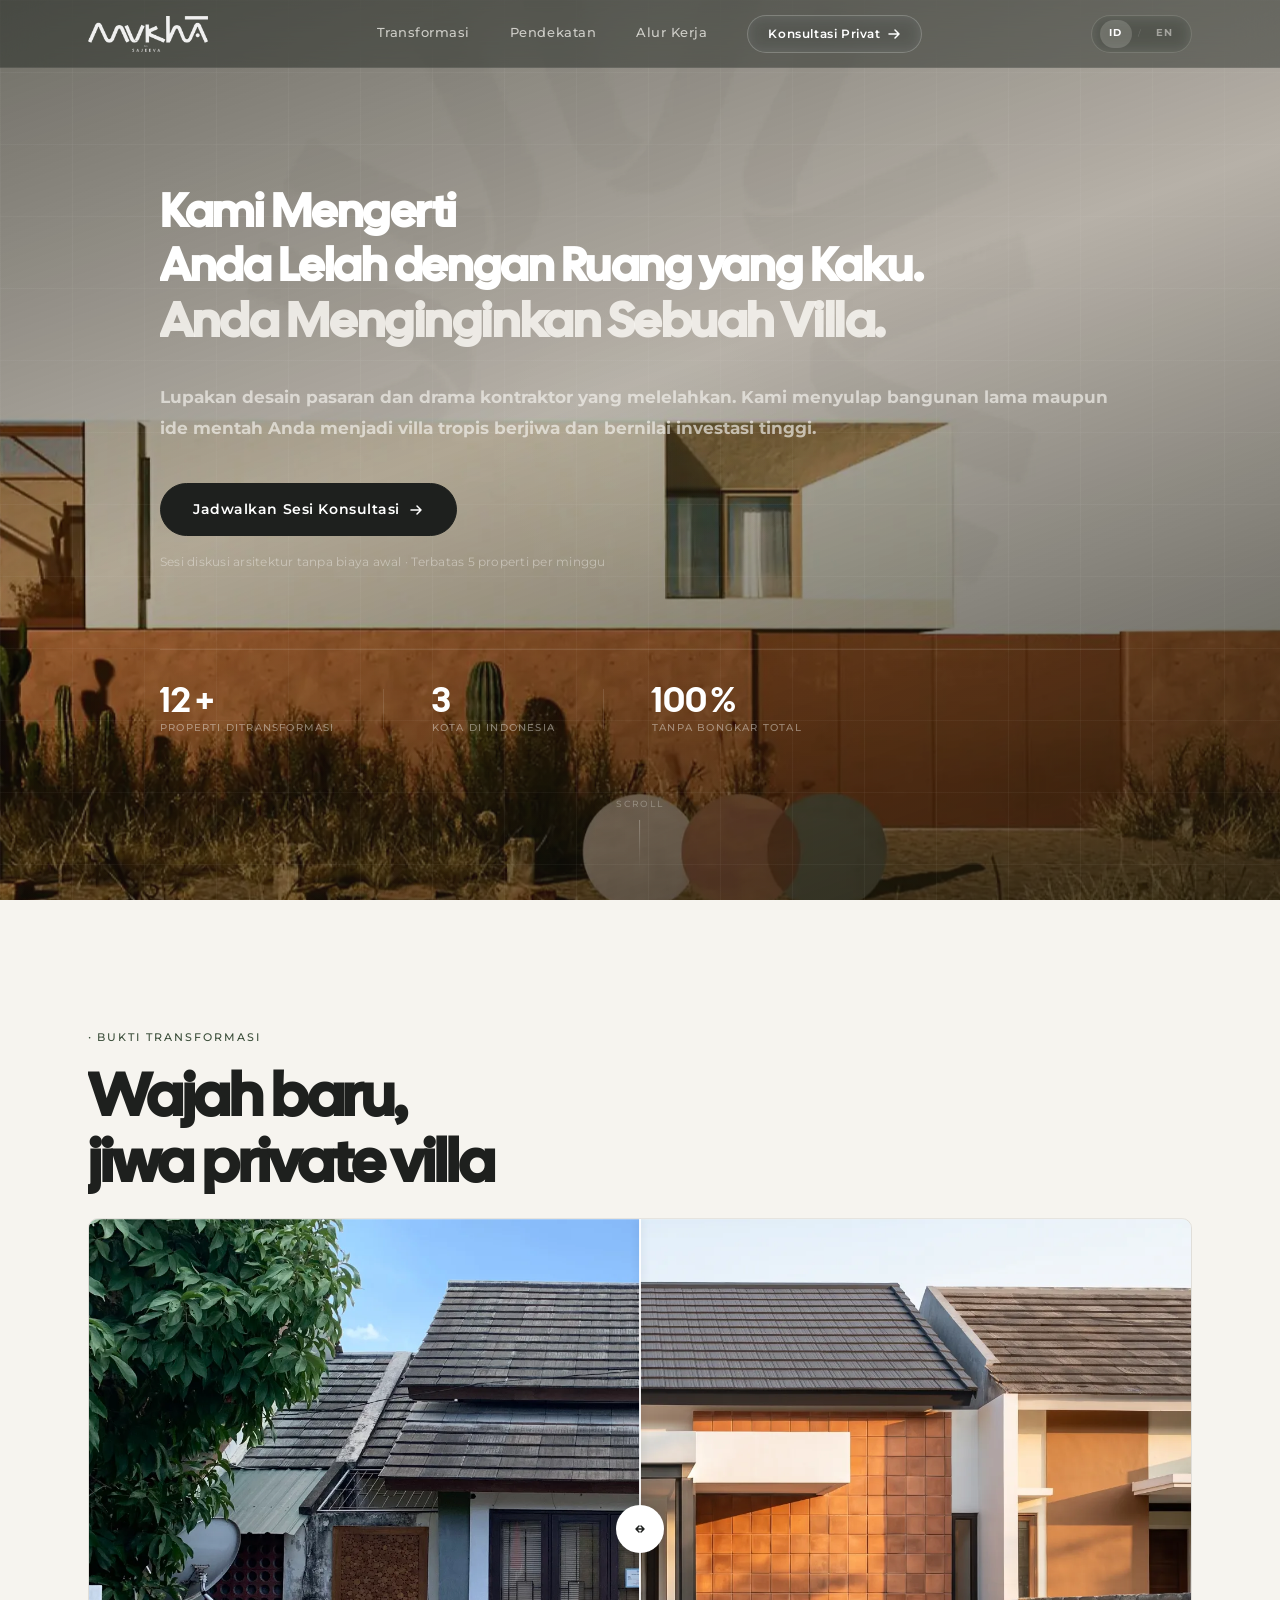
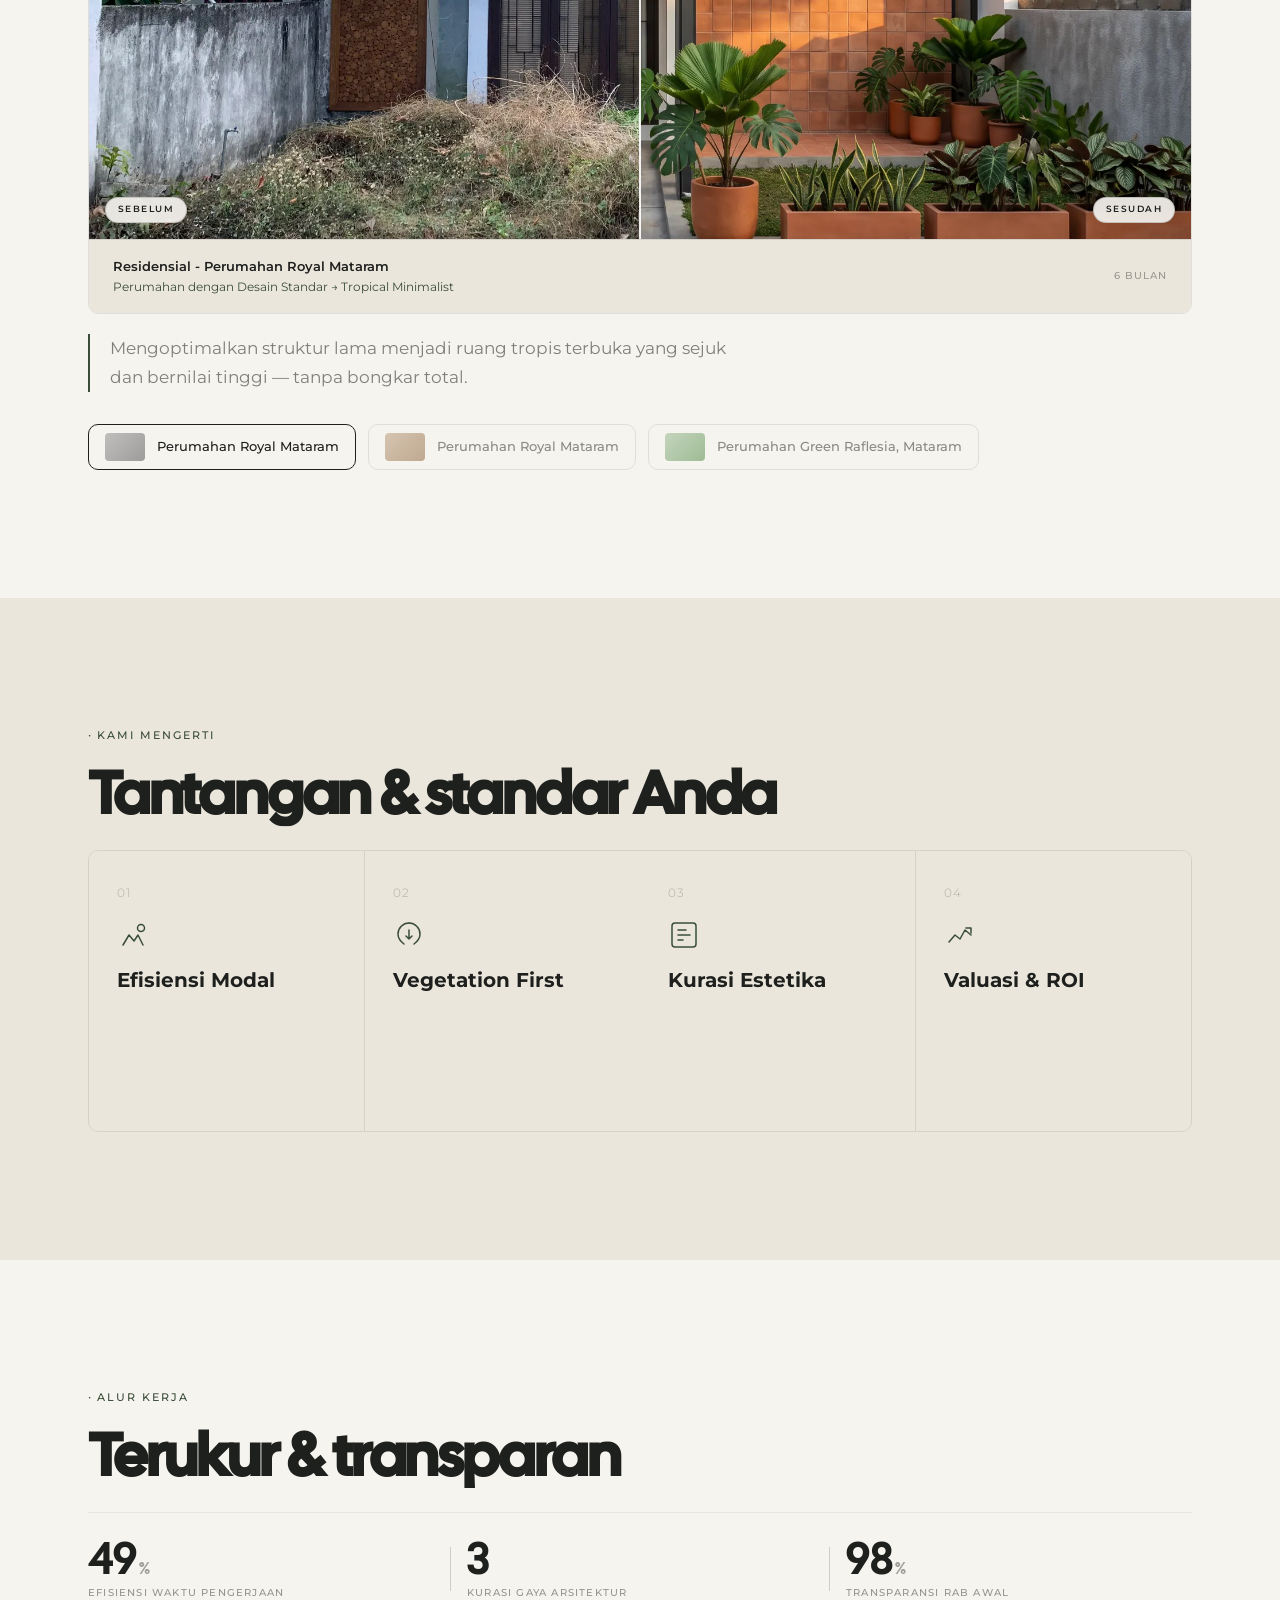
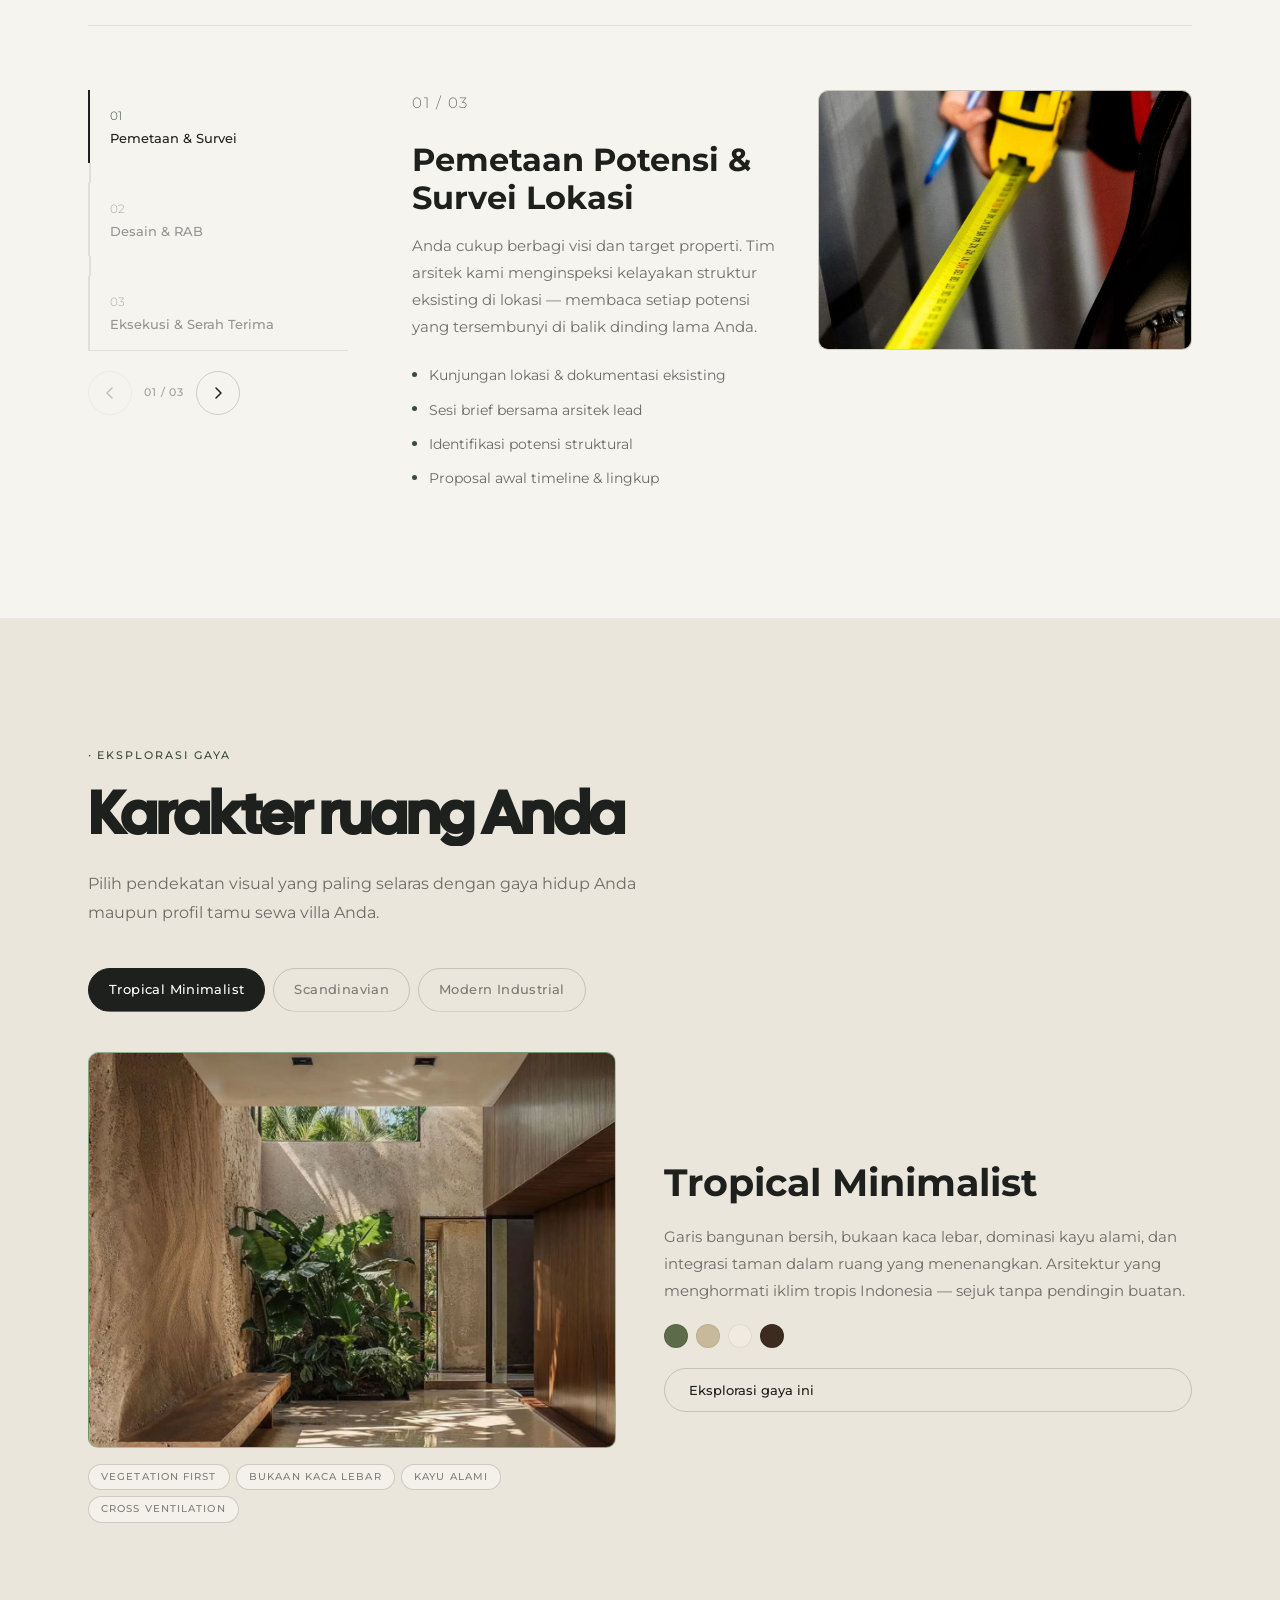
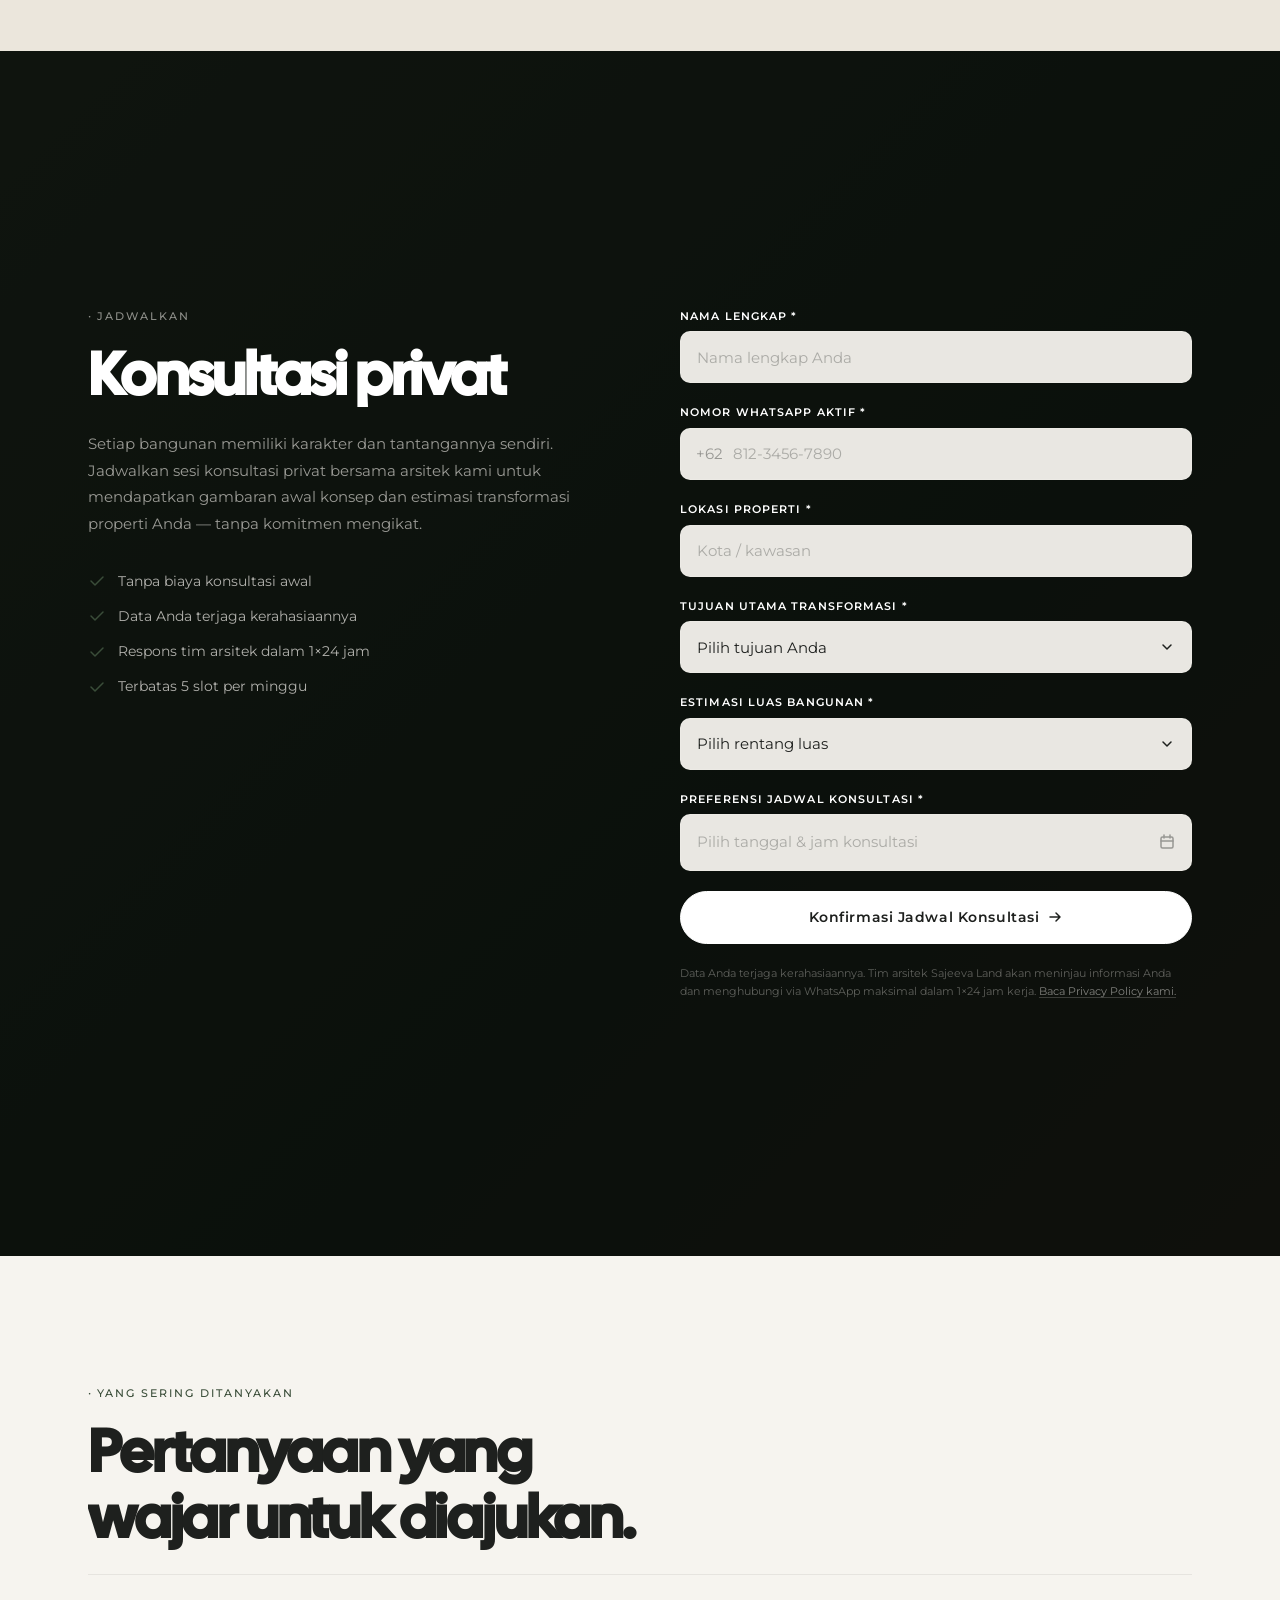
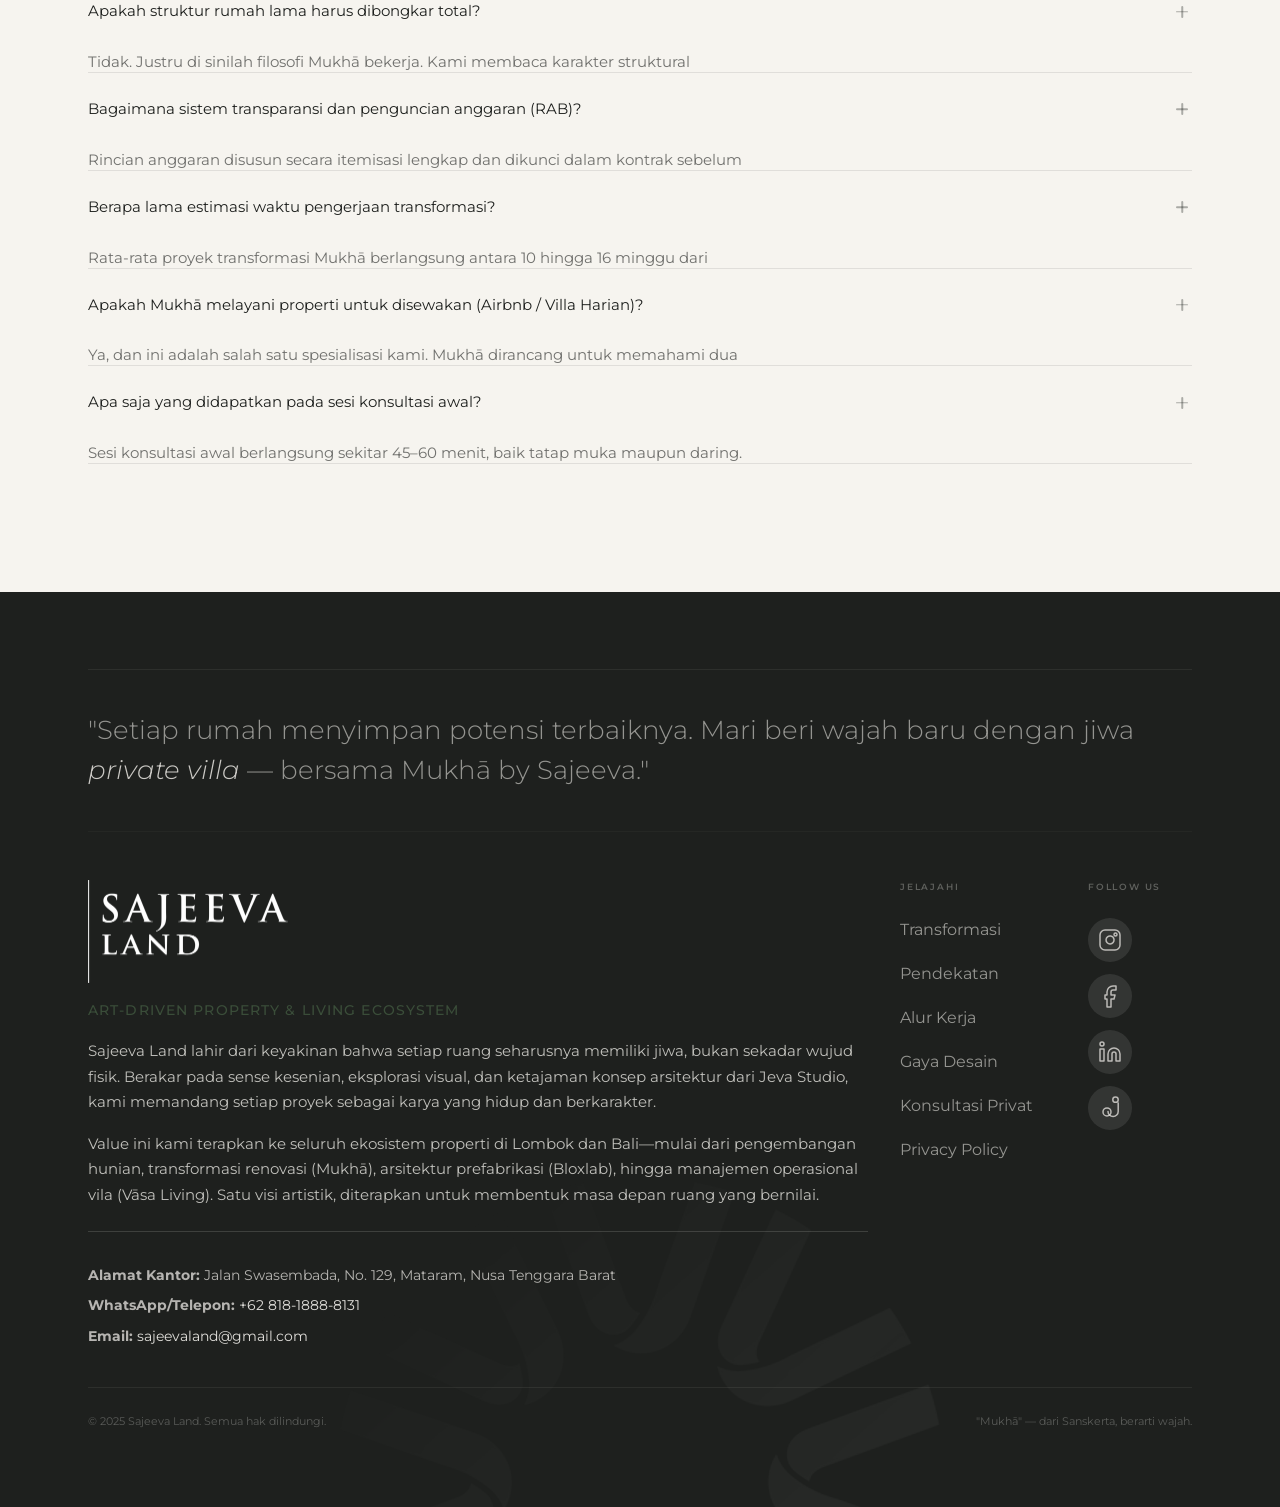
==== commit 0c75a349: "chore: update HTML content" ====
--- a/MUKHA BY SAJEEVA/index.html
+++ b/MUKHA BY SAJEEVA/index.html
@@ -149,8 +149,8 @@
             </div>
             <div class="ba__info">
               <div>
-                <p class="ba__project" data-id="Residensial - Yogyakarta" data-en="Residential - Yogyakarta">Residensial - Yogyakarta</p>
-                <p class="ba__type"><span data-id="Transformasi Residensial → Tropical Minimalist" data-en="Residential Transformation → Tropical Minimalist"><em>Transformasi Residensial → Tropical Minimalist</em></span></p>
+                <p class="ba__project" data-id="Residensial - Perumahan Royal Mataram" data-en="Residential - Perumahan Royal Mataram">Residensial - Perumahan Royal Mataram</p>
+                <p class="ba__type"><span data-id="Perumahan dengan Desain Standar → Tropical Minimalist" data-en="Housing Development with Standardized Designs → Tropical Minimalist"><em>Perumahan dengan Desain Standar → Tropical Minimalist</em></span></p>
               </div>
               <span class="ba__dur" data-id="6 BULAN" data-en="6 MONTHS">6 BULAN</span>
             </div>
@@ -177,8 +177,8 @@
             </div>
             <div class="ba__info">
               <div>
-                <p class="ba__project" data-id="Residensial - Serpong" data-en="Residential - Serpong">Residensial - Serpong</p>
-                <p class="ba__type"><span data-id="Transformasi Residensial → Modern Minimalist" data-en="Residential Transformation → Modern Minimalist"><em>Transformasi Residensial → Modern Minimalist</em></span></p>
+                <p class="ba__project" data-id="Residensial - Perumahan Royal Mataram" data-en="Residential - Perumahan Royal Mataram">Residensial - Perumahan Royal Mataram</p>
+                <p class="ba__type"><span data-id="Perumahan dengan Desain Standar → Modern Minimalist" data-en="Housing Development with Standardized Designs → Modern Minimalist"><em>Perumahan dengan Desain Standar → Modern Minimalist</em></span></p>
               </div>
               <span class="ba__dur" data-id="5 BULAN" data-en="5 MONTHS">5 BULAN</span>
             </div>
@@ -205,7 +205,7 @@
             </div>
             <div class="ba__info">
               <div>
-                <p class="ba__project" data-id="Residensial - Griya Selaparang, Lombok" data-en="Residential - Griya Selaparang, Lombok">Residensial - Griya Selaparang</p>
+                <p class="ba__project" data-id="Residensial - Perumahan Green Raflesia, Mataram" data-en="Residential - Perumahan Green Raflesia, Mataram">Residensial - Perumahan Green Raflesia, Mataram</p>
                 <p class="ba__type"><span data-id="Perumahan dengan Desain Standar → Tropical Minimalist Villa" data-en="Housing Development with Standardized Designs → Tropical Minimalist Villa"><em>Perumahan dengan Desain Standar → Tropical Minimalist Villa</em></span></p>
               </div>
               <span class="ba__dur" data-id="7 BULAN" data-en="7 MONTHS">7 BULAN</span>
@@ -220,15 +220,15 @@
           <div class="ba__thumbs" role="tablist" aria-label="Pilih proyek">
             <button class="ba__thumb ba__thumb--active" role="tab" aria-selected="true" data-idx="0">
               <div class="ba__thumb-img" style="background:linear-gradient(135deg,#C0BFBD,#9E9C9A)"></div>
-              <span>Yogyakarta</span>
+              <span>Perumahan Royal Mataram</span>
             </button>
             <button class="ba__thumb" role="tab" aria-selected="false" data-idx="1">
               <div class="ba__thumb-img" style="background:linear-gradient(135deg,#D5C5B0,#BFA890)"></div>
-              <span>Serpong</span>
+              <span>Perumahan Royal Mataram</span>
             </button>
             <button class="ba__thumb" role="tab" aria-selected="false" data-idx="2">
               <div class="ba__thumb-img" style="background:linear-gradient(135deg,#C4D4BC,#9EBC95)"></div>
-              <span>Geriya Selaparang, Lombok</span>
+              <span>Perumahan Green Raflesia, Mataram</span>
             </button>
           </div>
         </div>
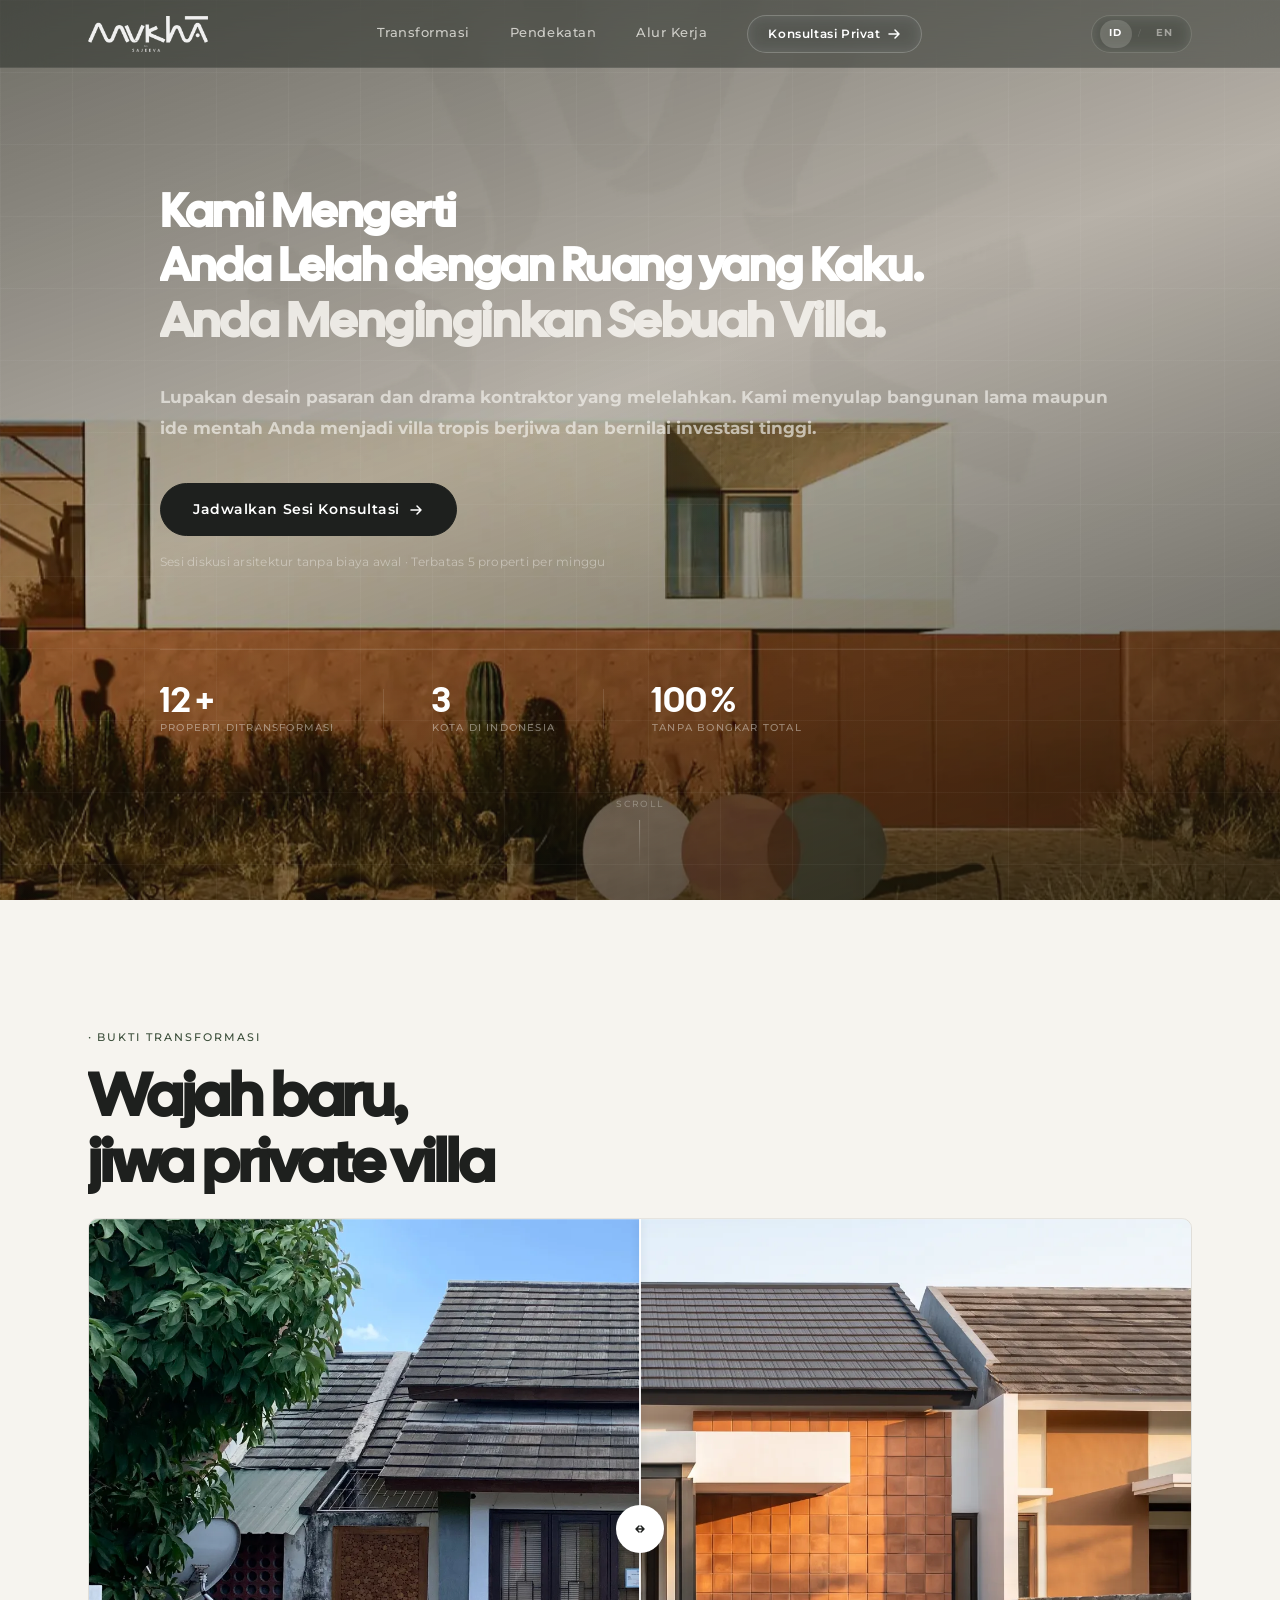
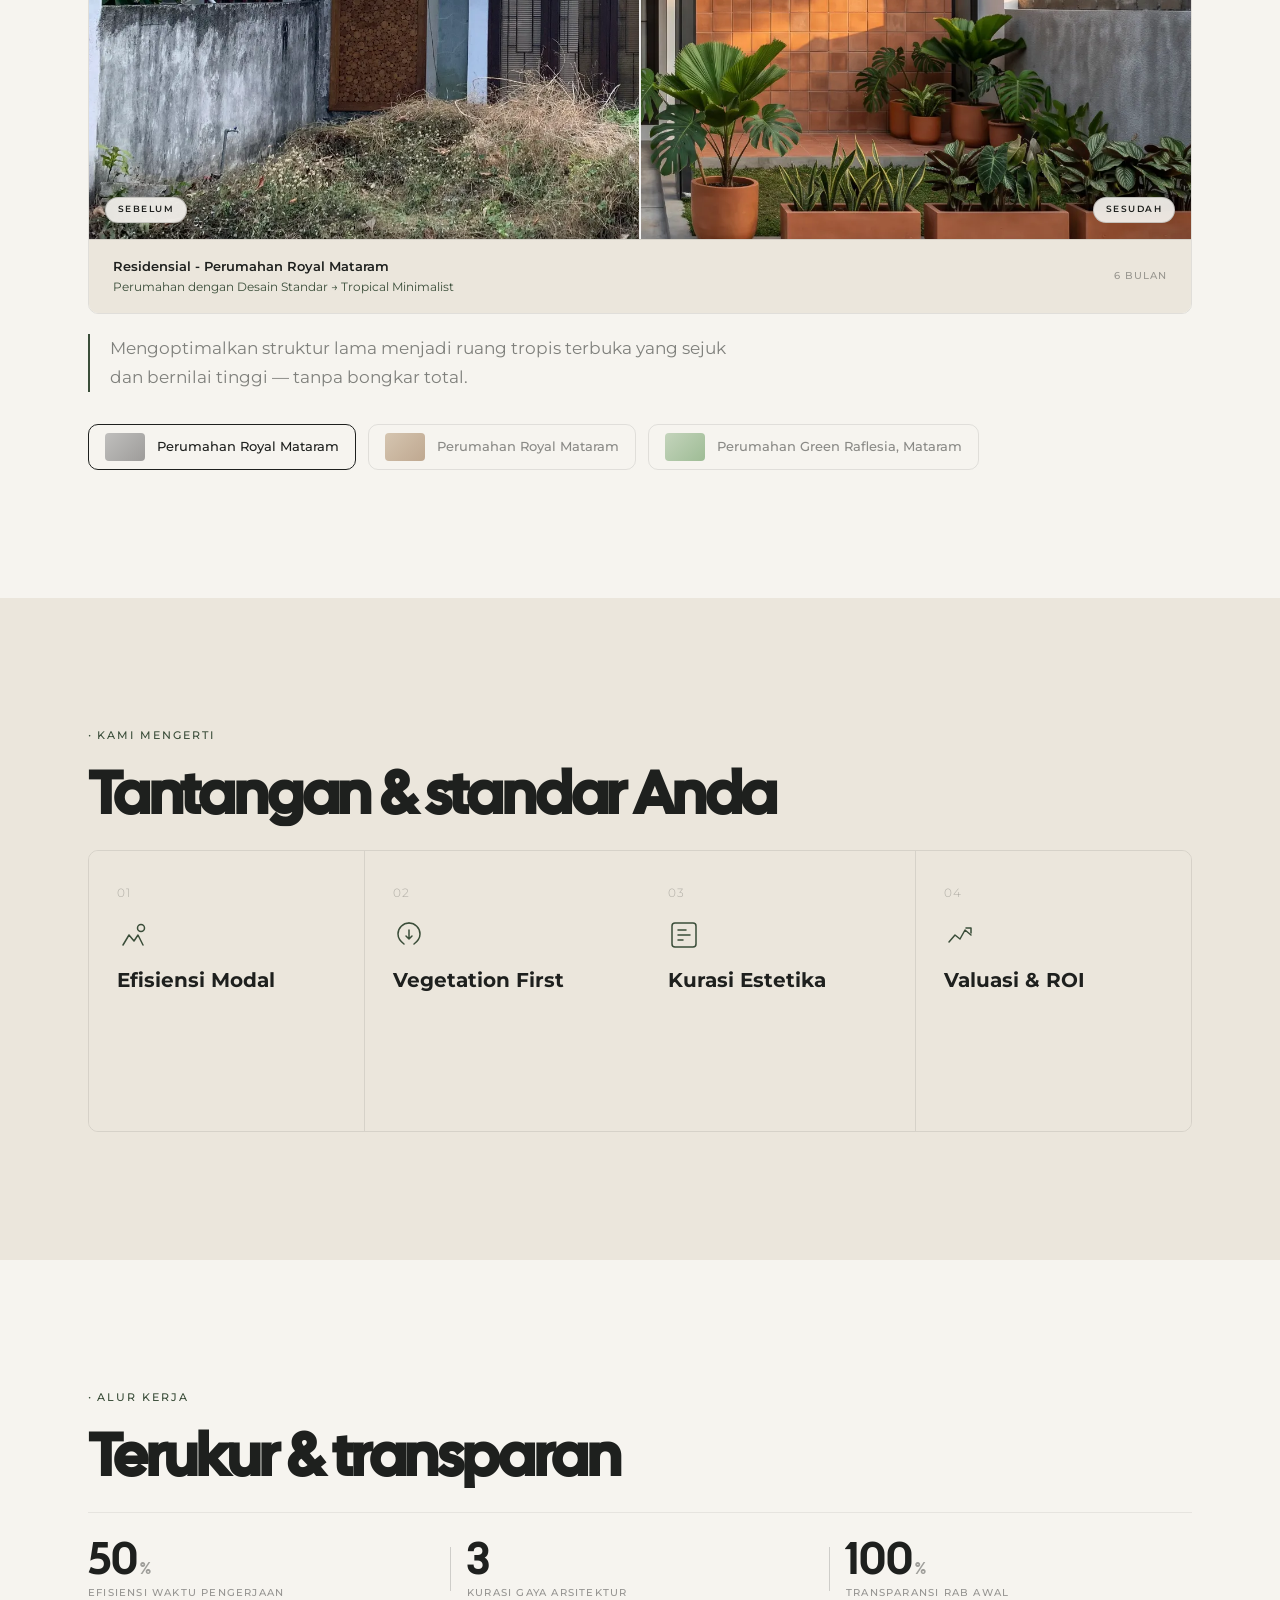
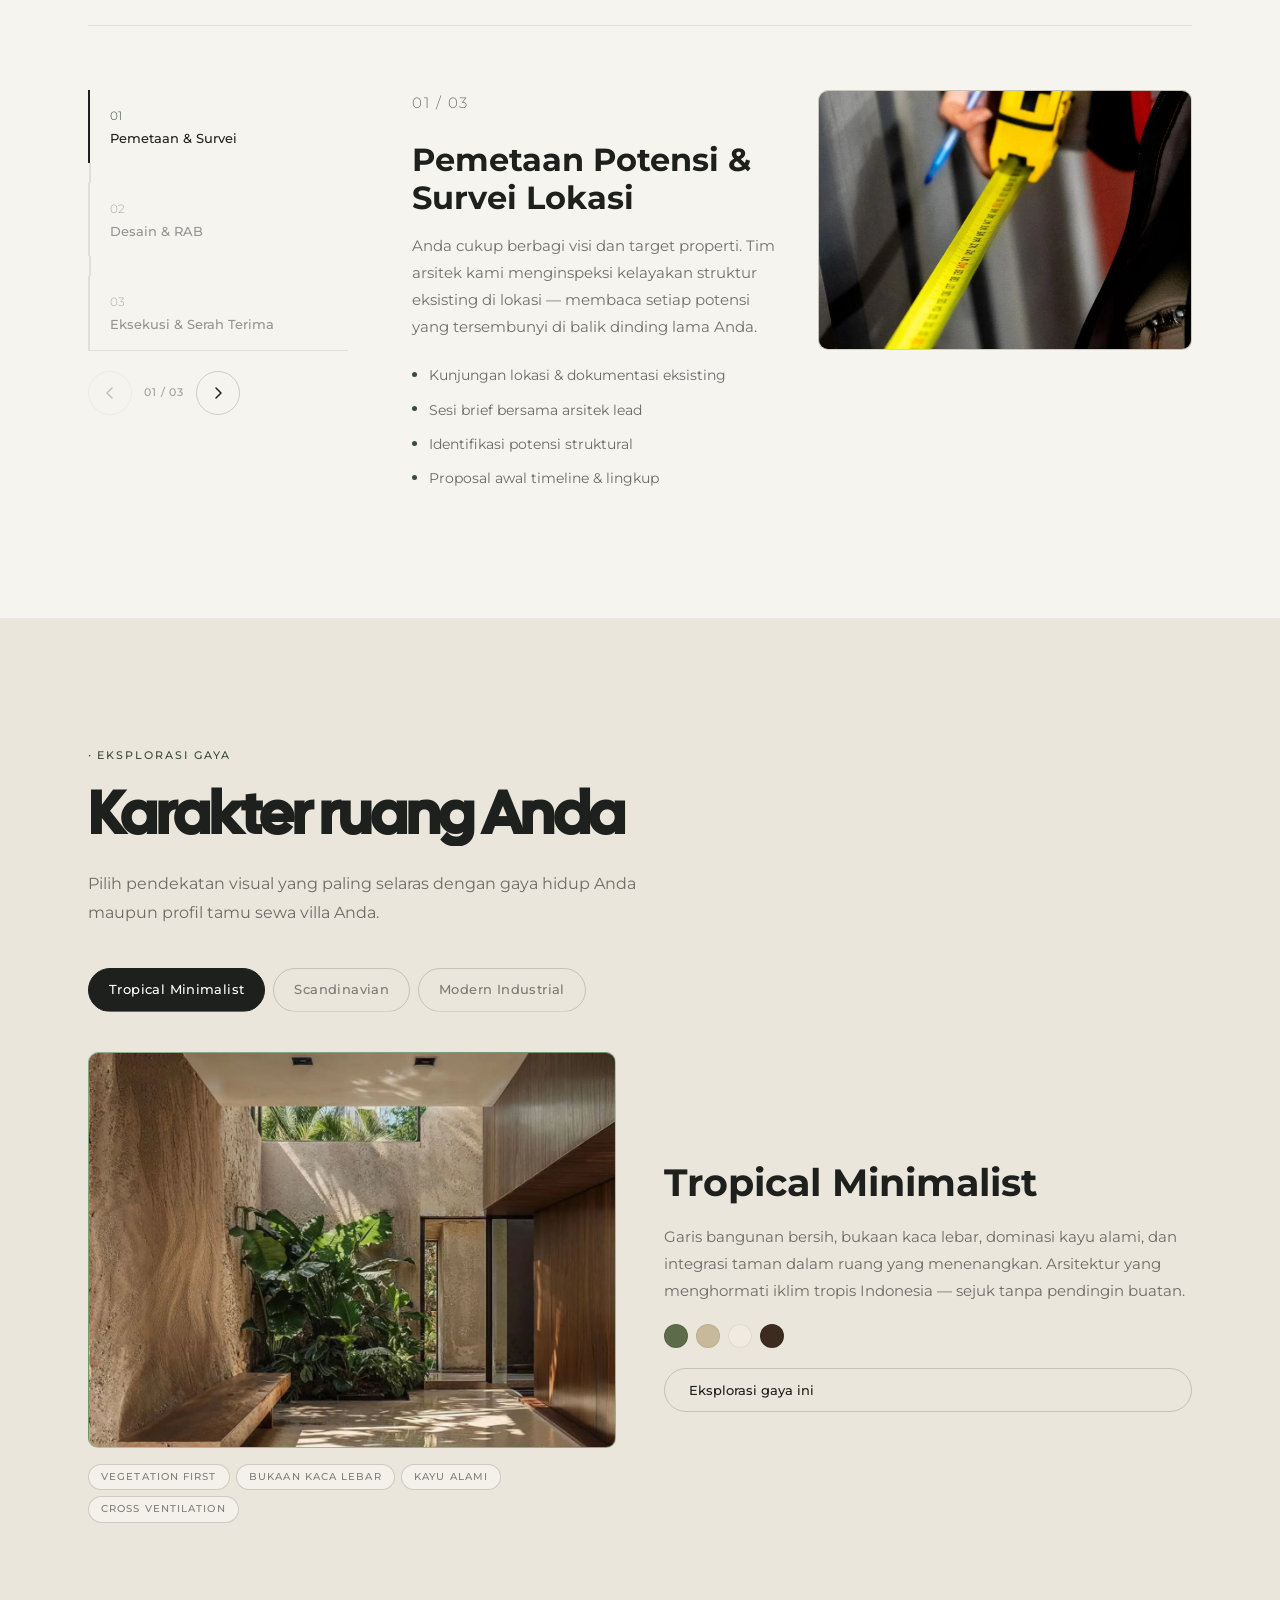
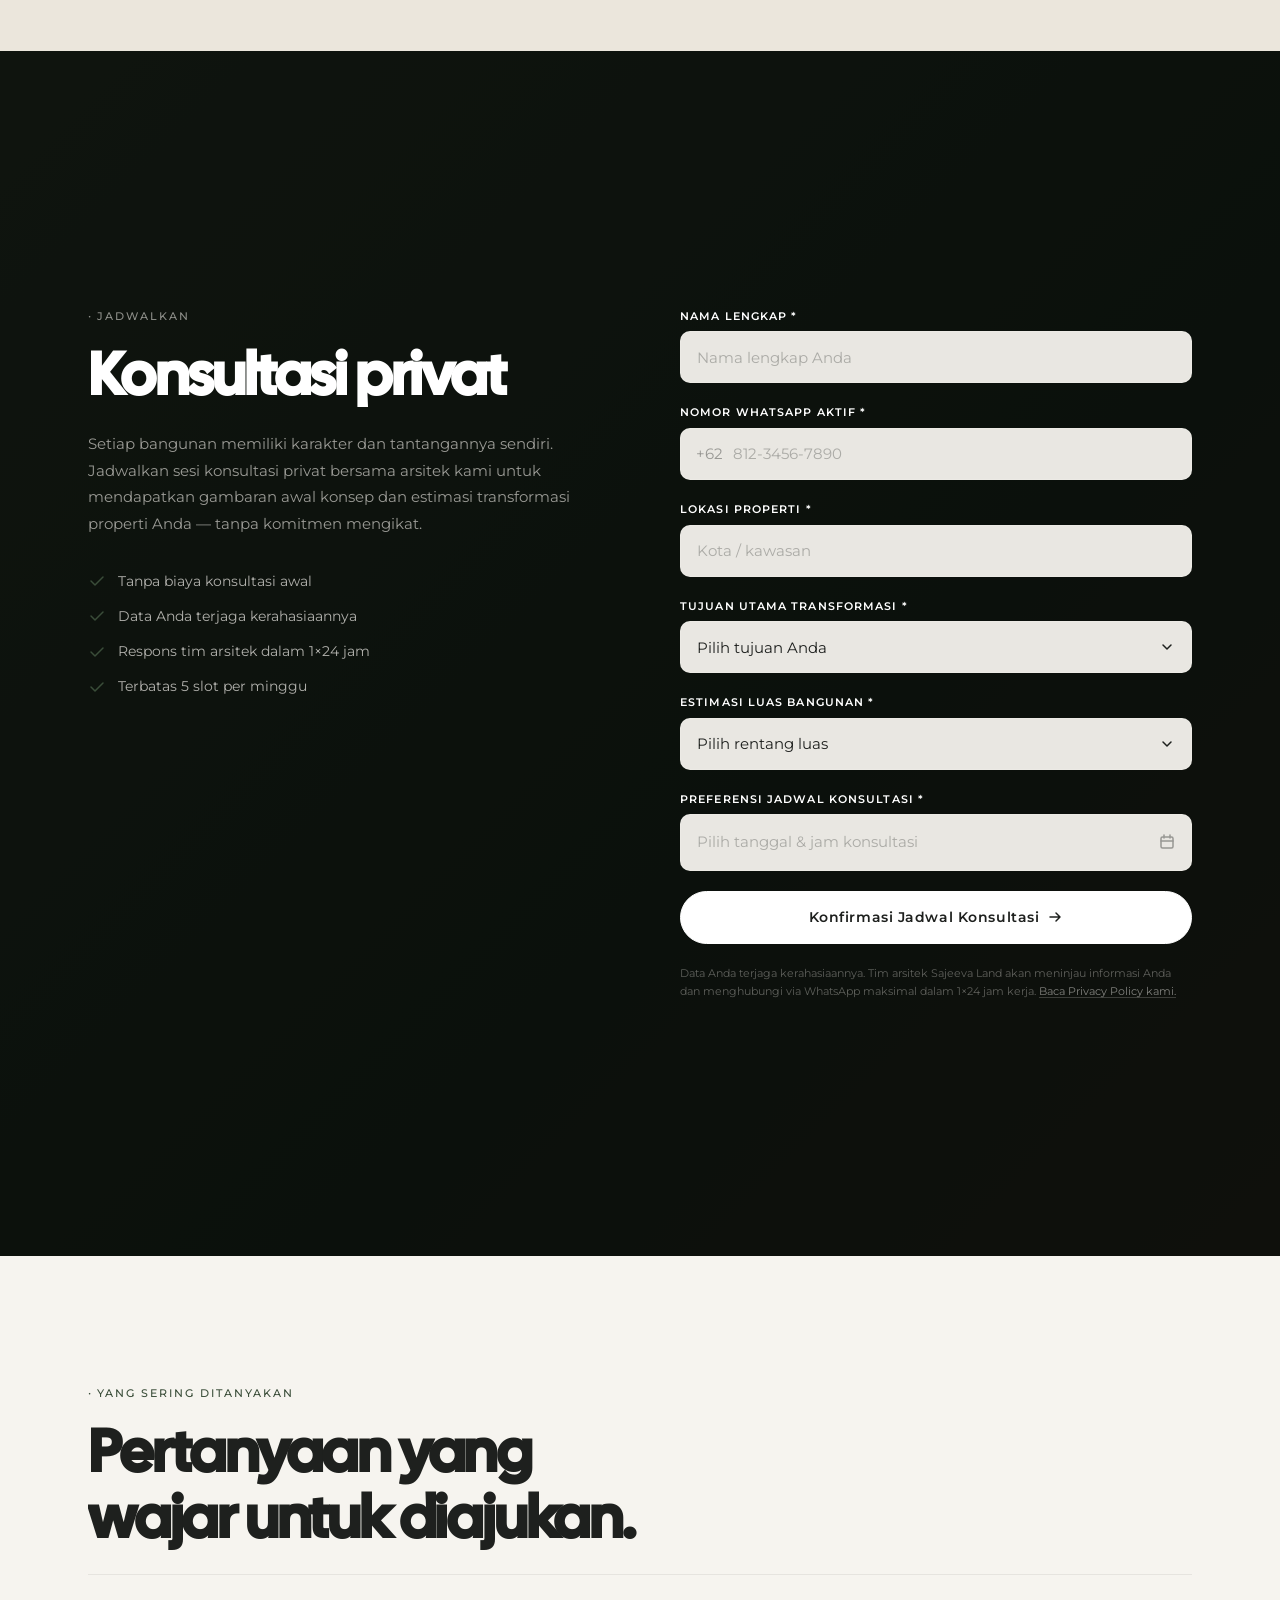
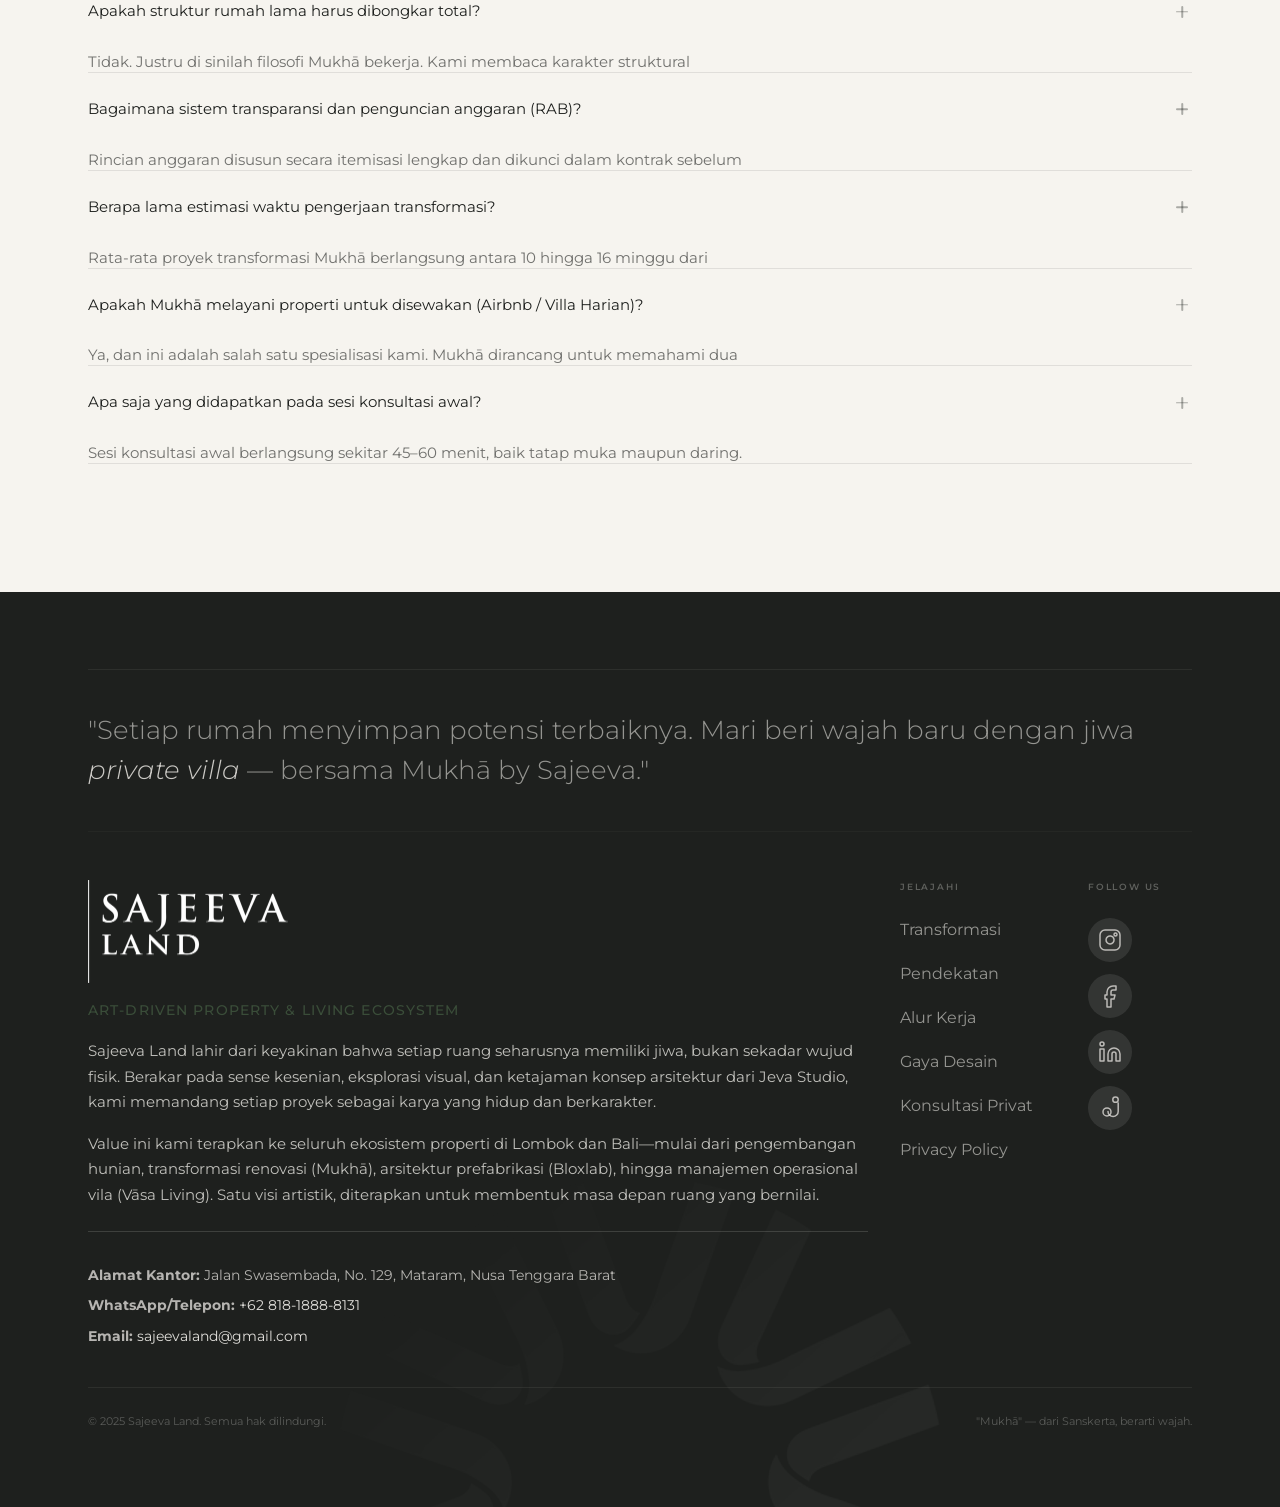
==== commit ba5e6569: "chore: update HTML content" ====
--- a/MUKHA BY SAJEEVA/index.html
+++ b/MUKHA BY SAJEEVA/index.html
@@ -1,6 +1,13 @@
 <!DOCTYPE html>
 <html lang="id">
 <head>
+  <!-- Google Tag Manager -->
+  <script async src="https://www.googletagmanager.com/gtm.js?id=GTM-WZL8XSZG"></script>
+<script>
+  window.dataLayer = window.dataLayer || [];
+  function gtag(){dataLayer.push(arguments);}
+  gtag('js', new Date());
+</script>
   <meta charset="UTF-8" />
   <meta name="viewport" content="width=device-width, initial-scale=1.0" />
   <title>Mukhā by Sajeeva — Transformasi Properti Berkelas</title>
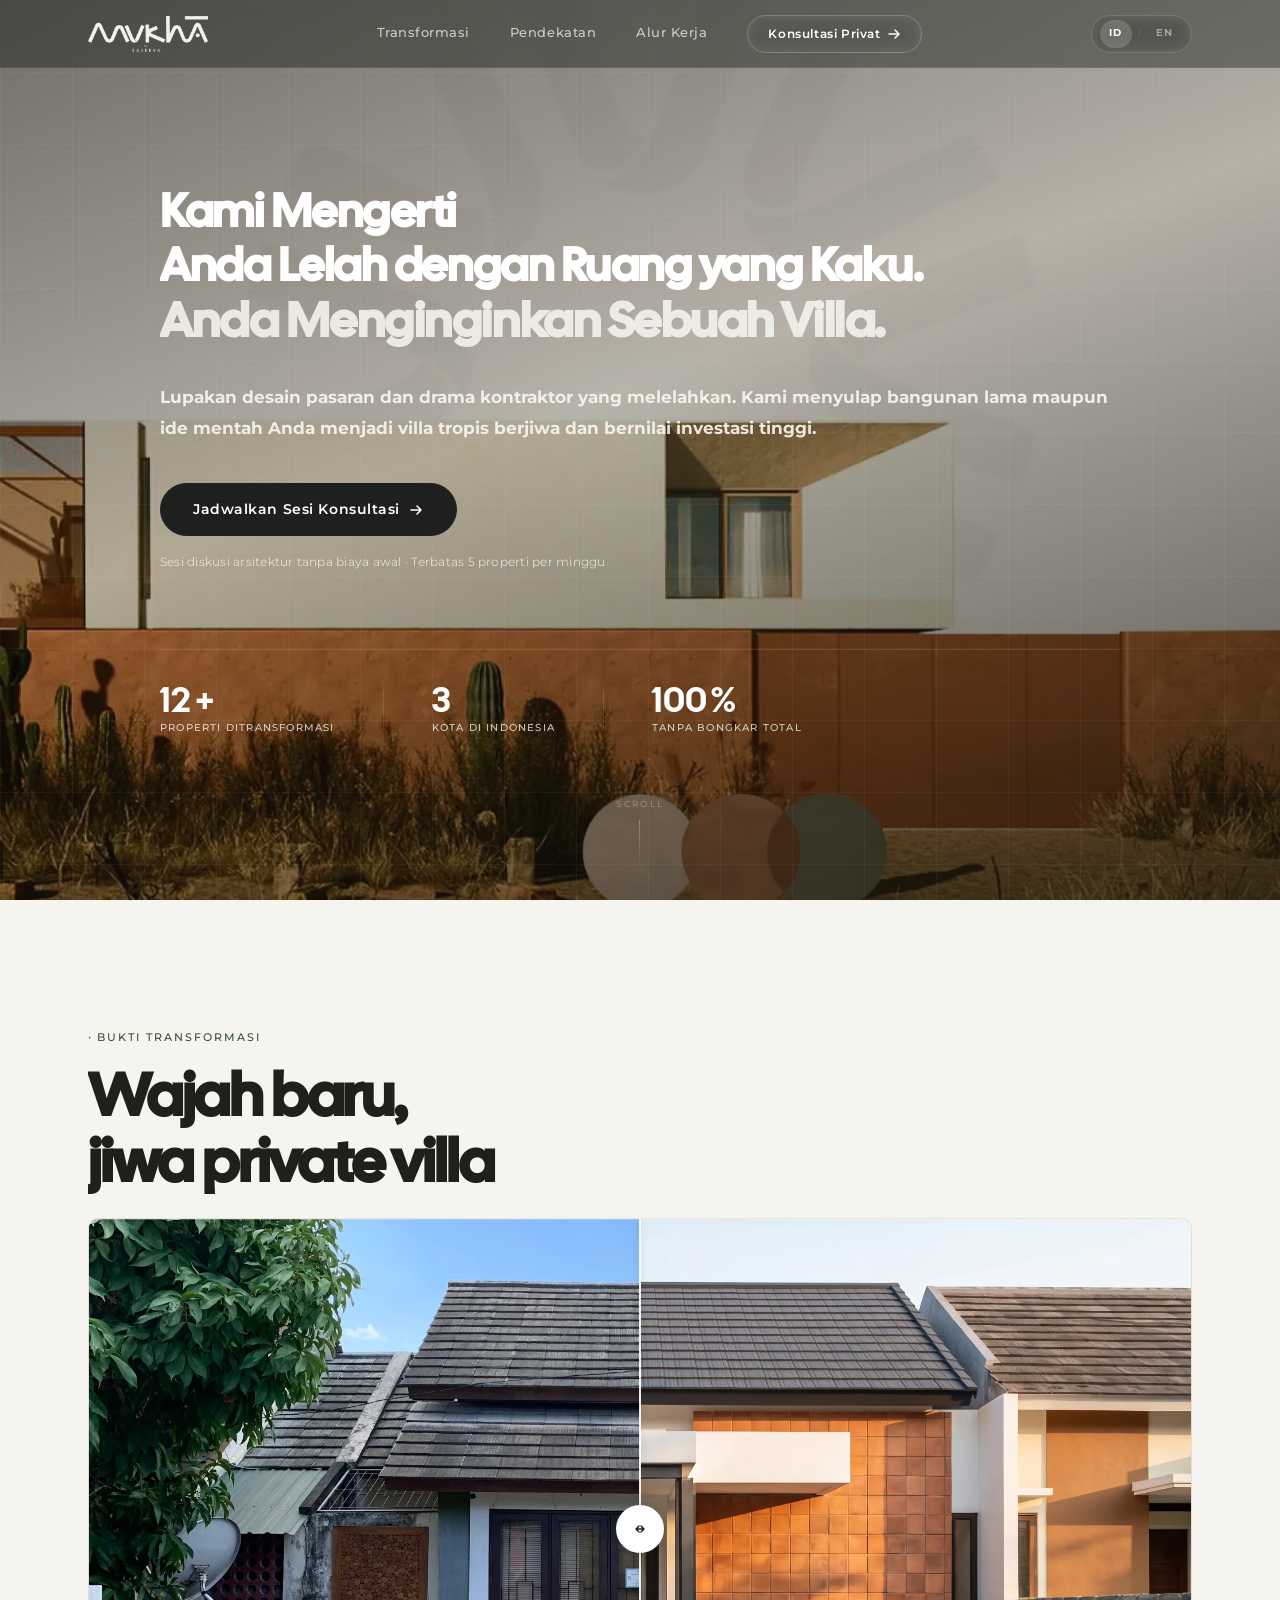
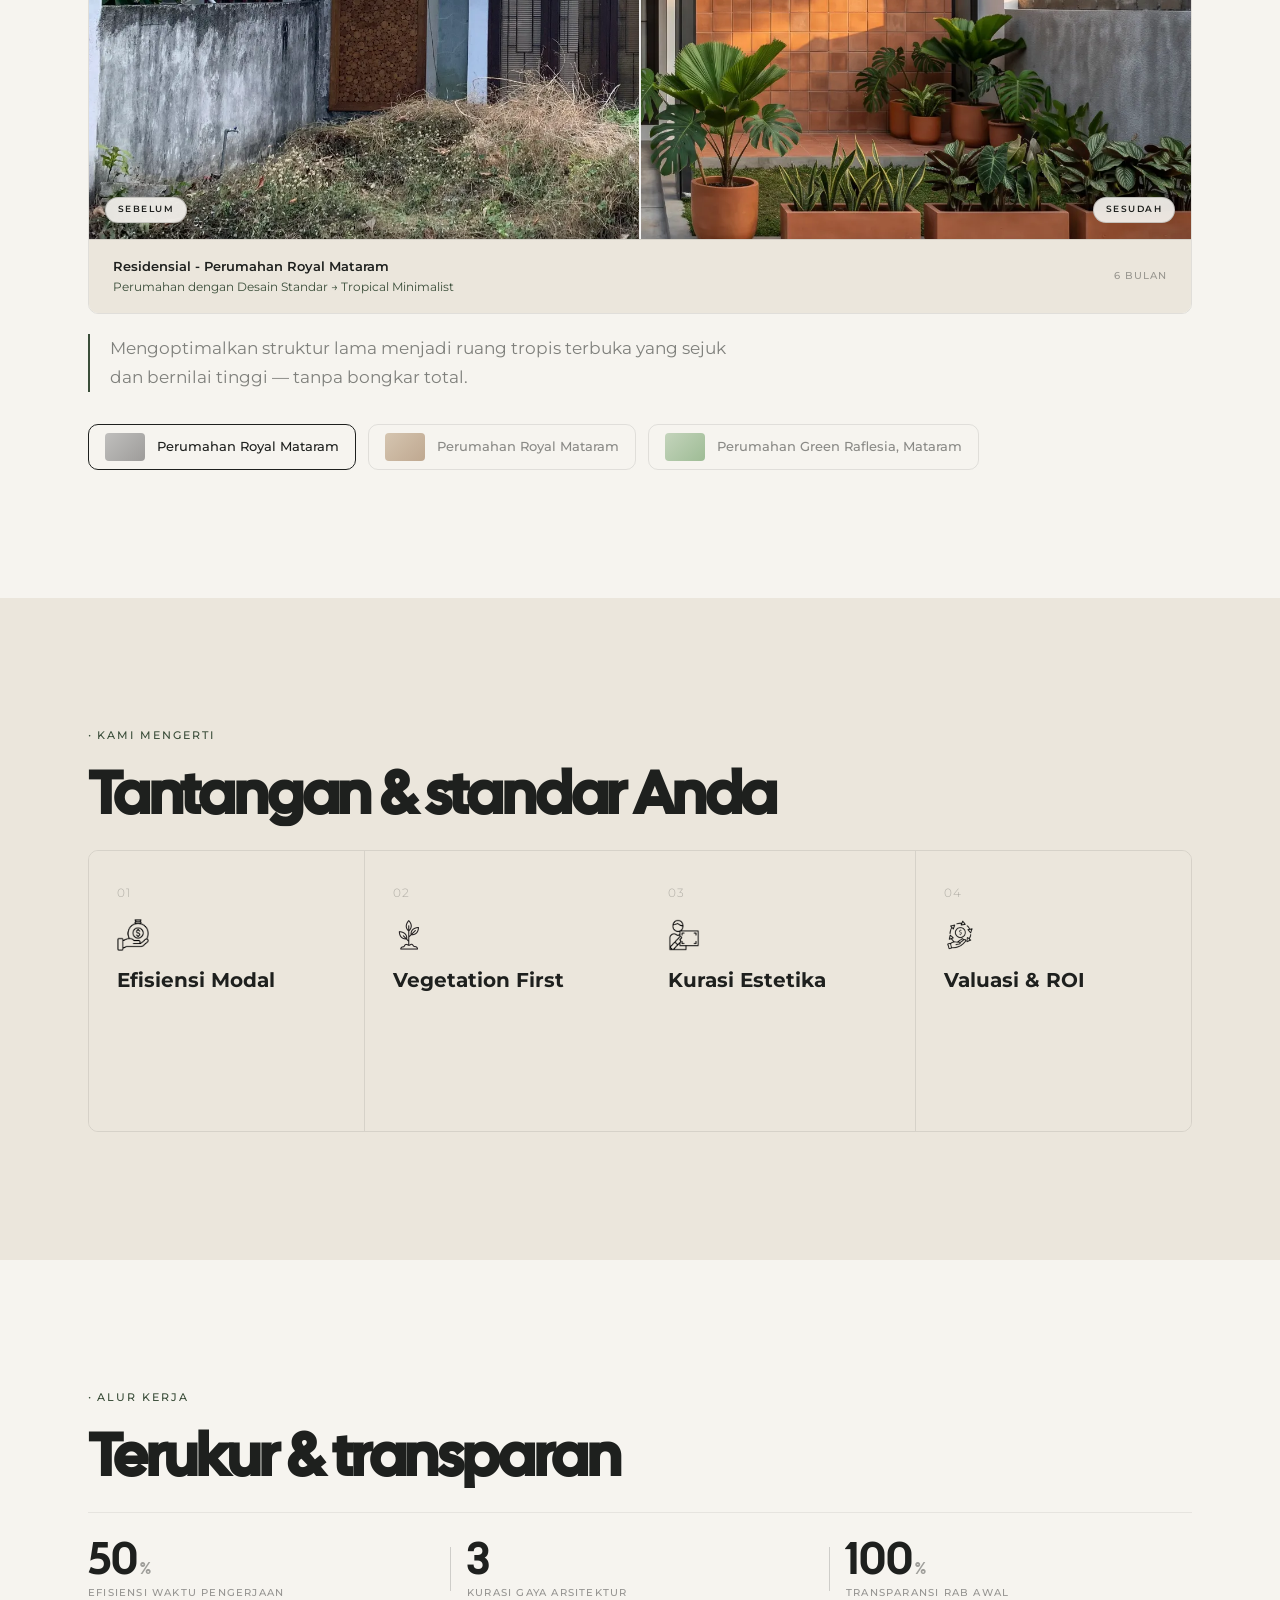
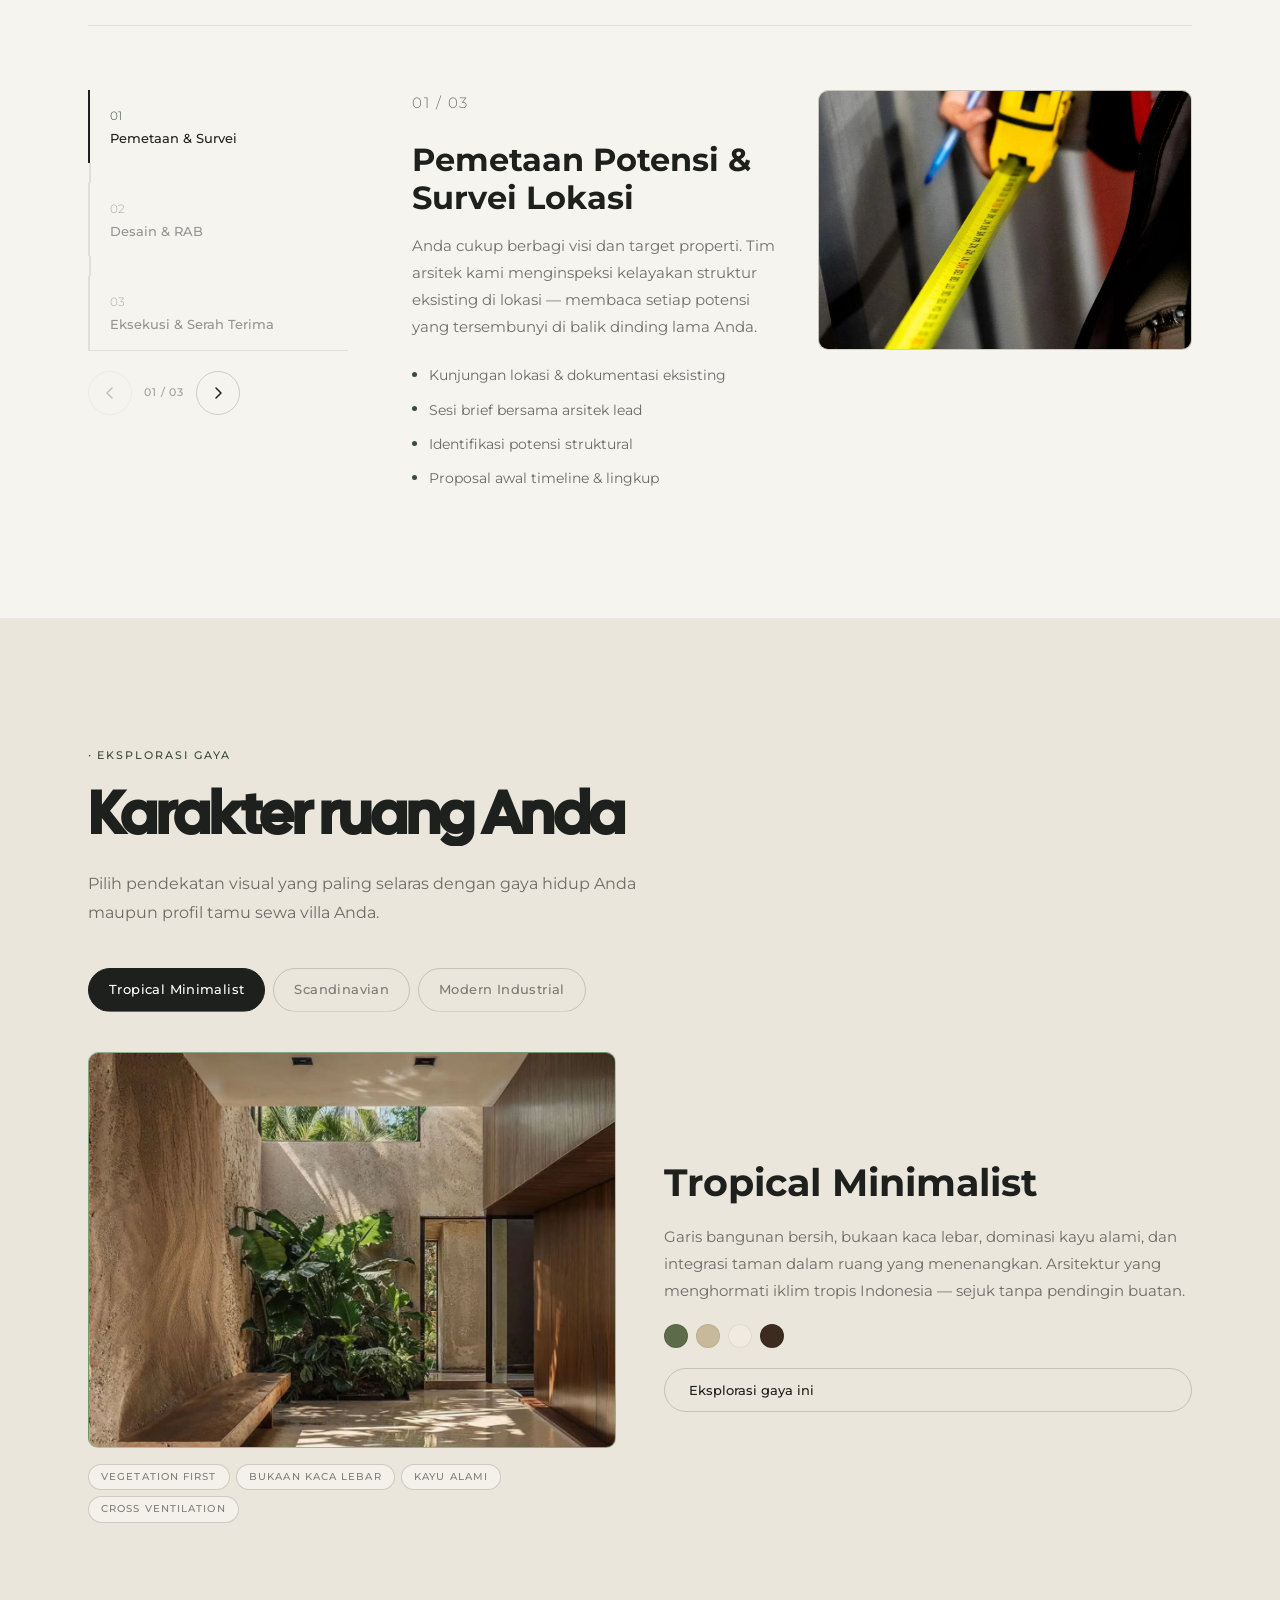
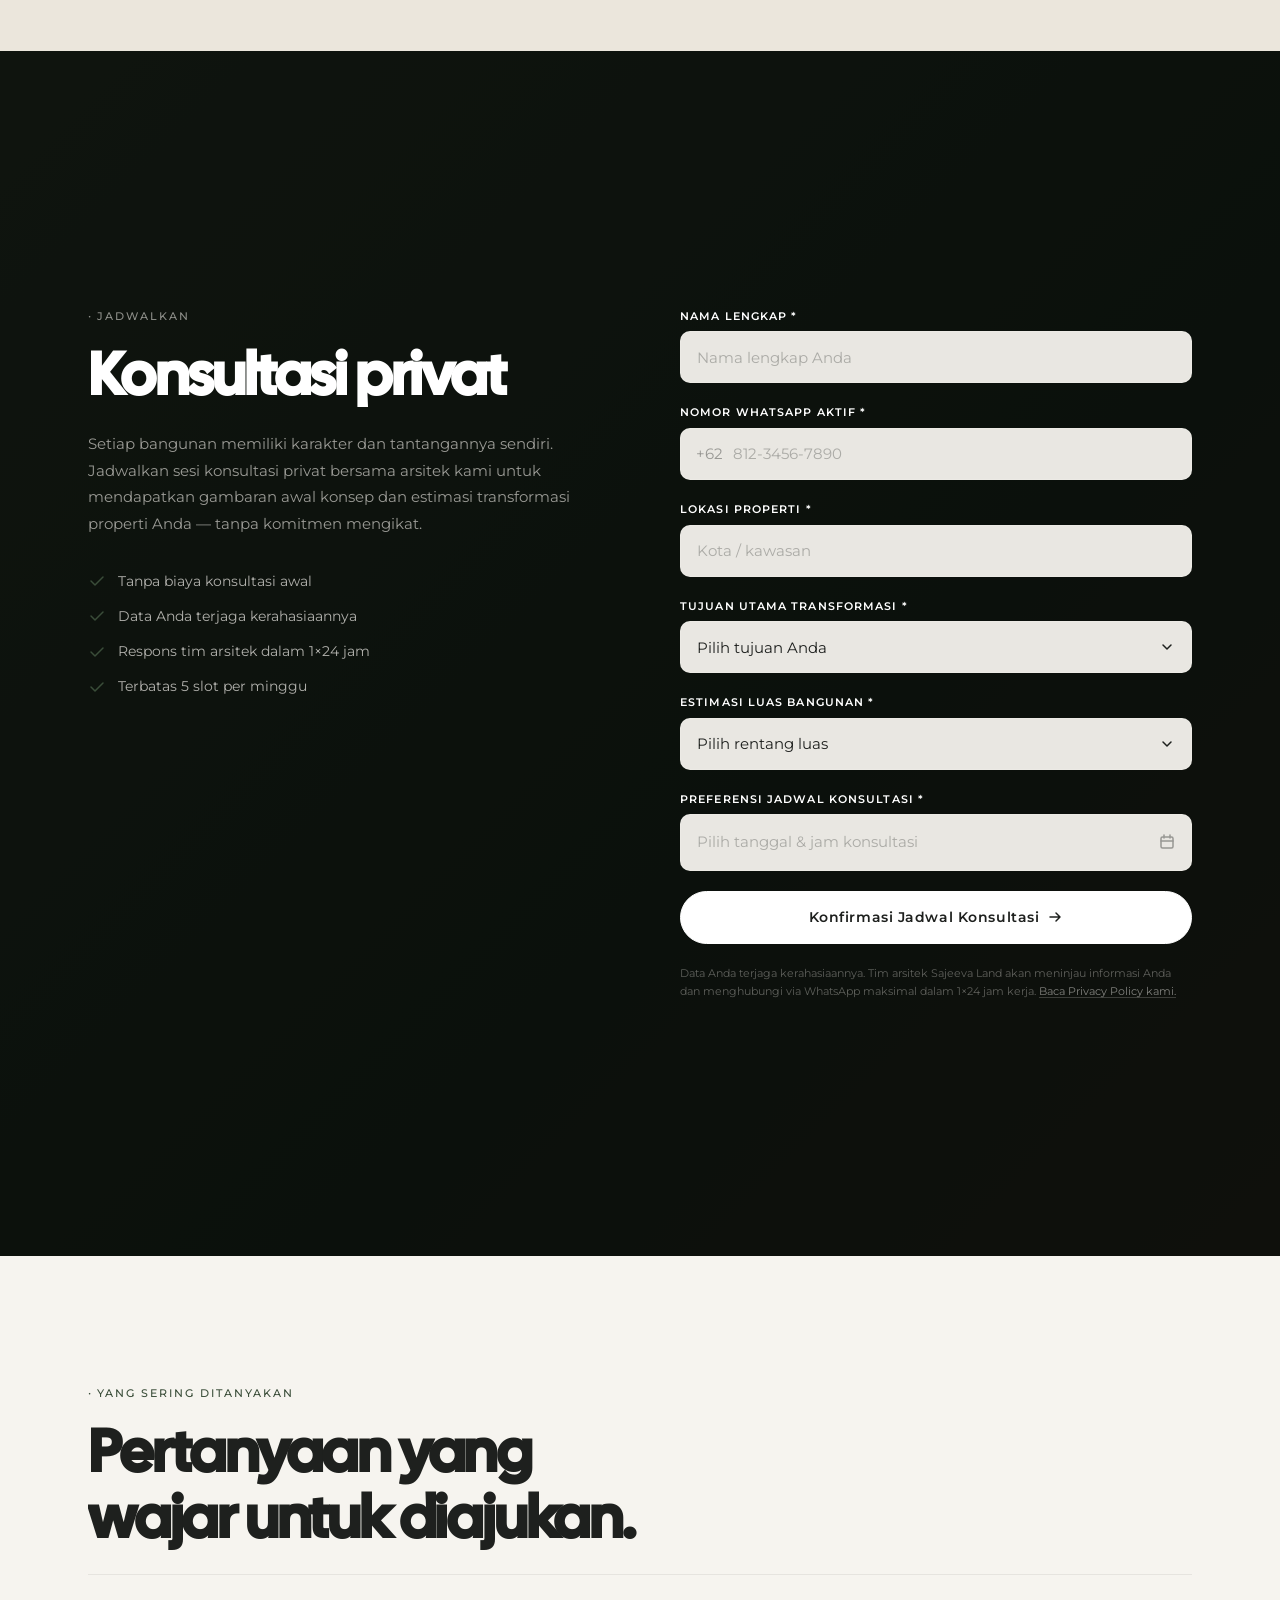
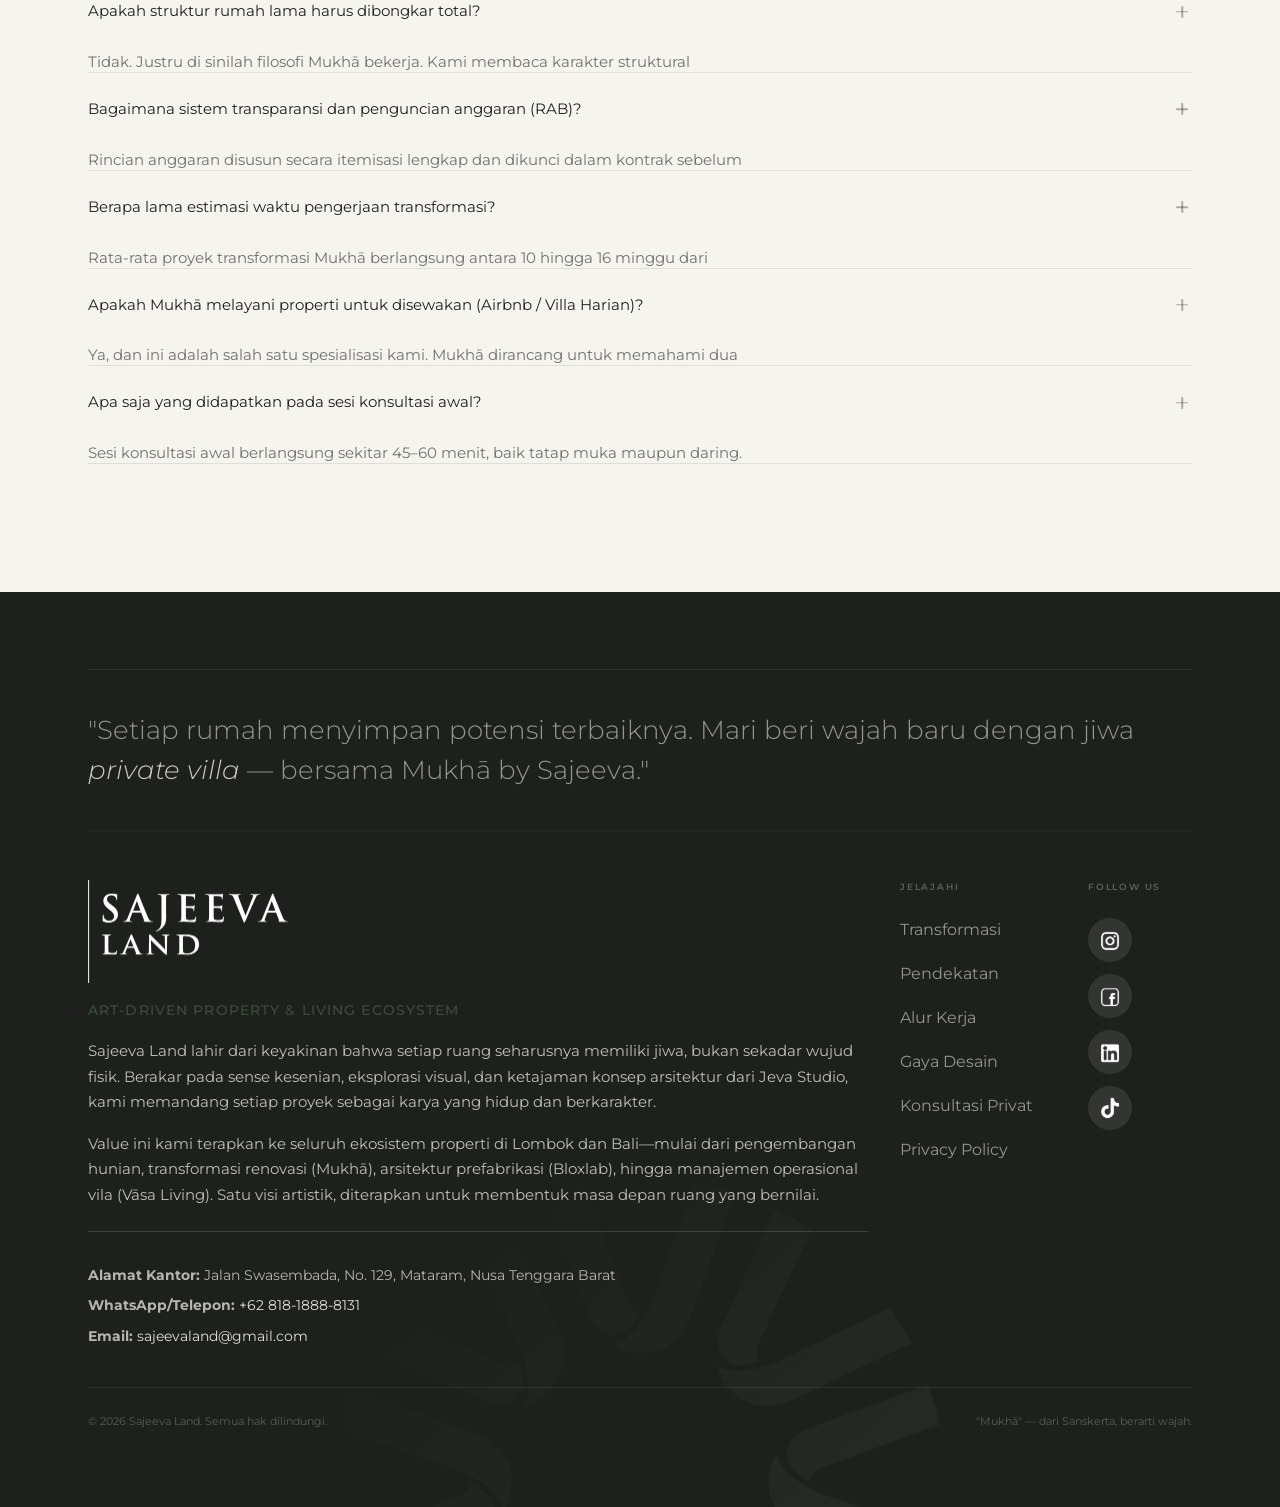
==== commit 15c524a9: "chore: update HTML content, styles, scripts" ====
--- a/MUKHA BY SAJEEVA/index.html
+++ b/MUKHA BY SAJEEVA/index.html
@@ -20,7 +20,7 @@
   <link rel="preconnect" href="https://fonts.googleapis.com" />
   <link rel="preconnect" href="https://fonts.gstatic.com" crossorigin />
   <link href="https://fonts.googleapis.com/css2?family=Cal+Sans&family=Montserrat:ital,wght@0,400;0,500;0,600;0,700;1,400&display=swap" rel="stylesheet" />
-  <link rel="stylesheet" href="assets/css/style.css?v=68" />
+  <link rel="stylesheet" href="assets/css/style.css?v=70" />
 </head>
 <body>
 
@@ -256,10 +256,7 @@
           <div class="matrix__card" data-animate="fade-up" data-delay="0" tabindex="0">
             <div class="matrix__front">
               <span class="matrix__num">01</span>
-              <svg class="matrix__icon" width="32" height="32" viewBox="0 0 32 32" fill="none" aria-hidden="true">
-                <path d="M6 26l6-10 5 6 4-6 5 10" stroke="#3A4D39" stroke-width="1.5" stroke-linecap="round" stroke-linejoin="round"/>
-                <circle cx="24" cy="9" r="3.5" stroke="#3A4D39" stroke-width="1.5"/>
-              </svg>
+              <img src="assets/efisiensi.webp" class="matrix__icon" width="32" height="32" alt="" aria-hidden="true" loading="lazy">
               <h3 class="matrix__title" data-id="Efisiensi Modal" data-en="Capital Efficiency">Efisiensi Modal</h3>
             </div>
             <div class="matrix__back">
@@ -271,11 +268,7 @@
           <div class="matrix__card" data-animate="fade-up" data-delay="80" tabindex="0">
             <div class="matrix__front">
               <span class="matrix__num">02</span>
-              <svg class="matrix__icon" width="32" height="32" viewBox="0 0 32 32" fill="none" aria-hidden="true">
-                <path d="M16 4C10 4 5 9 5 15c0 4 2 7 6 10" stroke="#3A4D39" stroke-width="1.5" stroke-linecap="round"/>
-                <path d="M16 4c6 0 11 5 11 11 0 4-2 7-6 10" stroke="#3A4D39" stroke-width="1.5" stroke-linecap="round"/>
-                <path d="M16 11v9M13 17l3 3 3-3" stroke="#3A4D39" stroke-width="1.5" stroke-linecap="round" stroke-linejoin="round"/>
-              </svg>
+              <img src="assets/vegetation.webp" class="matrix__icon" width="32" height="32" alt="" aria-hidden="true" loading="lazy">
               <h3 class="matrix__title">Vegetation First</h3>
             </div>
             <div class="matrix__back">
@@ -287,10 +280,7 @@
           <div class="matrix__card" data-animate="fade-up" data-delay="160" tabindex="0">
             <div class="matrix__front">
               <span class="matrix__num">03</span>
-              <svg class="matrix__icon" width="32" height="32" viewBox="0 0 32 32" fill="none" aria-hidden="true">
-                <rect x="4" y="4" width="24" height="24" rx="3" stroke="#3A4D39" stroke-width="1.5"/>
-                <path d="M10 16h12M10 11h8M10 21h5" stroke="#3A4D39" stroke-width="1.5" stroke-linecap="round"/>
-              </svg>
+              <img src="assets/kurasi.webp" class="matrix__icon" width="32" height="32" alt="" aria-hidden="true" loading="lazy">
               <h3 class="matrix__title" data-id="Kurasi Estetika" data-en="Aesthetic Curation">Kurasi Estetika</h3>
             </div>
             <div class="matrix__back">
@@ -302,10 +292,7 @@
           <div class="matrix__card" data-animate="fade-up" data-delay="240" tabindex="0">
             <div class="matrix__front">
               <span class="matrix__num">04</span>
-              <svg class="matrix__icon" width="32" height="32" viewBox="0 0 32 32" fill="none" aria-hidden="true">
-                <path d="M5 23l6-7 5 4 5-9 6 5" stroke="#3A4D39" stroke-width="1.5" stroke-linecap="round" stroke-linejoin="round"/>
-                <path d="M27 9v5M27 9h-5" stroke="#3A4D39" stroke-width="1.5" stroke-linecap="round"/>
-              </svg>
+              <img src="assets/roi.webp" class="matrix__icon" width="32" height="32" alt="" aria-hidden="true" loading="lazy">
               <h3 class="matrix__title" data-id="Valuasi & ROI" data-en="Valuation & ROI">Valuasi &amp; ROI</h3>
             </div>
             <div class="matrix__back">
@@ -788,23 +775,23 @@
           <p class="footer__nav-title">Follow Us</p>
           <div class="footer__social-links">
             <a href="https://www.instagram.com/sajeevaland/" target="_blank" rel="noopener noreferrer" title="Instagram" class="footer__social-link">
-              <svg width="24" height="24" viewBox="0 0 24 24" fill="none" stroke="currentColor" stroke-width="1.5"><rect x="2" y="2" width="20" height="20" rx="5" ry="5"/><path d="M16 11.37A4 4 0 1 1 12.63 8 4 4 0 0 1 16 11.37z"/><circle cx="17.5" cy="6.5" r="1.5"/></svg>
+              <img src="assets/ig.webp" width="24" height="24" alt="Instagram" loading="lazy">
             </a>
             <a href="https://www.facebook.com/profile.php?id=61566561145752&locale=id_ID" target="_blank" rel="noopener noreferrer" title="Facebook" class="footer__social-link">
-              <svg width="24" height="24" viewBox="0 0 24 24" fill="none" stroke="currentColor" stroke-width="1.5"><path d="M18 2h-3a6 6 0 0 0-6 6v3H7v4h2v8h4v-8h3l1-4h-4V8a2 2 0 0 1 2-2h3z"/></svg>
+              <img src="assets/fb.webp" width="24" height="24" alt="Facebook" loading="lazy">
             </a>
             <a href="https://www.linkedin.com/company/sajeeva-property-land/home/?viewAsMember=true" target="_blank" rel="noopener noreferrer" title="LinkedIn" class="footer__social-link">
-              <svg width="24" height="24" viewBox="0 0 24 24" fill="none" stroke="currentColor" stroke-width="1.5"><path d="M16 8a6 6 0 0 1 6 6v7h-4v-7a2 2 0 0 0-2-2 2 2 0 0 0-2 2v7h-4v-7a6 6 0 0 1 6-6z"/><rect x="2" y="9" width="4" height="12"/><circle cx="4" cy="4" r="2"/></svg>
+              <img src="assets/in.webp" width="24" height="24" alt="LinkedIn" loading="lazy">
             </a>
             <a href="https://www.tiktok.com/@sajeeva.land" target="_blank" rel="noopener noreferrer" title="TikTok" class="footer__social-link">
-              <svg width="24" height="24" viewBox="0 0 24 24" fill="none" stroke="currentColor" stroke-width="1.5"><path d="M17.6 6.3c1.4 0 2.6-1.1 2.6-2.6S19 1.1 17.4 1.1c-1.4 0-2.6 1.1-2.6 2.6s1.2 2.6 2.8 2.6z"/><path d="M9 11.9c2.2 0 4 1.8 4 4s-1.8 4-4 4-4-1.8-4-4 1.8-4 4-4z" stroke-linejoin="round"/><path d="M20.2 7v8.4c0 2.8-2.3 5.1-5.1 5.1-2.8 0-5.1-2.3-5.1-5.1" stroke-linecap="round"/></svg>
+              <img src="assets/tt.webp" width="24" height="24" alt="TikTok" loading="lazy">
             </a>
           </div>
         </div>
       </div>
 
 <div class="footer__bottom">
-        <p data-id="© 2025 Sajeeva Land. Semua hak dilindungi." data-en="© 2025 Sajeeva Land. All rights reserved.">© 2025 Sajeeva Land. Semua hak dilindungi.</p>
+        <p data-id="© 2026 Sajeeva Land. Semua hak dilindungi." data-en="© 2026 Sajeeva Land. All rights reserved.">© 2026 Sajeeva Land. Semua hak dilindungi.</p>
         <p data-id="Mukhā — dari Sanskerta, berarti wajah." data-en='"Mukhā" — from Sanskrit, meaning face.'><em>"Mukhā"</em> — dari Sanskerta, berarti <em>wajah</em>.</p>
       </div>
     </div>
@@ -911,6 +898,6 @@
 
   <script src="assets/js/mukha.config.js?v=5" defer></script>
   <script src="assets/js/form-service.js?v=5" defer></script>
-  <script src="assets/js/main.js?v=74" defer></script>
+  <script src="assets/js/main.js?v=75" defer></script>
 </body>
 </html>
--- a/MUKHA BY SAJEEVA/assets/css/style.css
+++ b/MUKHA BY SAJEEVA/assets/css/style.css
@@ -538,10 +538,10 @@
   font-size: clamp(.9375rem,1.5vw,1.0625rem);
   font-weight: 700;
   line-height: 1.8;
-  color: rgba(246,244,239,.65);
+  color: rgba(246,244,239,.92);
   margin-bottom: 2.5rem;
 }
-.hero__sub em { font-style: normal; color: rgba(246,244,239,.8); }
+.hero__sub em { font-style: normal; color: rgba(246,244,239,1); }
 
 .hero__cta-group {
   display: flex;
@@ -552,7 +552,7 @@
 }
 .hero__micronote {
   font-size: .75rem;
-  color: rgba(246,244,239,.45);
+  color: rgba(246,244,239,.75);
   letter-spacing: .02em;
 }
 
@@ -626,7 +626,7 @@
   font-weight: 500;
   letter-spacing: .12em;
   text-transform: uppercase;
-  color: rgba(246,244,239,.45);
+  color: rgba(246,244,239,.8);
 }
 
 @media (max-width: 768px) {
@@ -1307,9 +1307,14 @@
   min-height: 44px;
   cursor: pointer;
   transition: background .2s, color .2s, border-color .2s;
-}
-.style-pill:hover { border-color: var(--charcoal); color: var(--charcoal); }
+  -webkit-tap-highlight-color: transparent;
+  touch-action: manipulation;
+}
+@media (hover: hover) {
+  .style-pill:hover { border-color: var(--charcoal); color: var(--charcoal); }
+}
 .style-pill--active { background: var(--charcoal); color: var(--white); border-color: var(--charcoal); }
+.style-pill:not(.style-pill--active):active { background: transparent; color: rgba(30,32,30,.55); border-color: var(--hair-md); }
 
 .style-panel {
   display: grid;
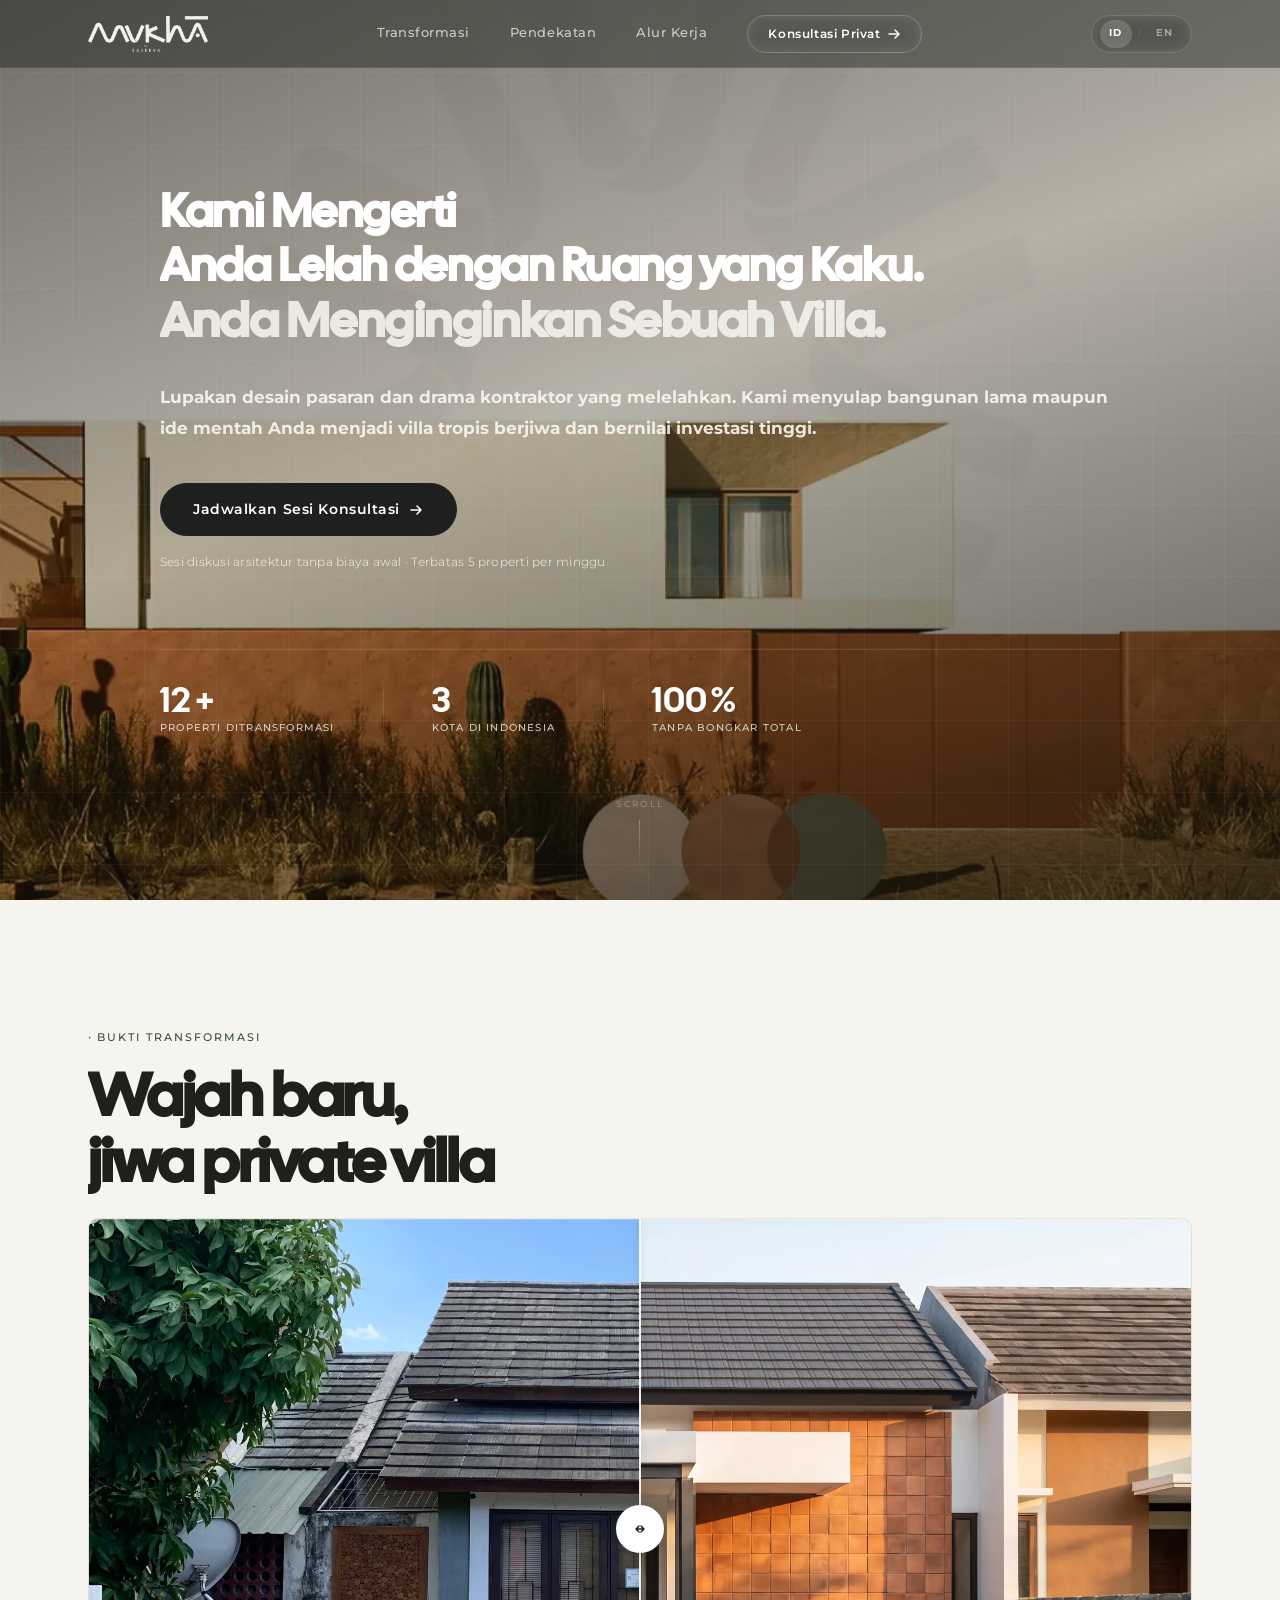
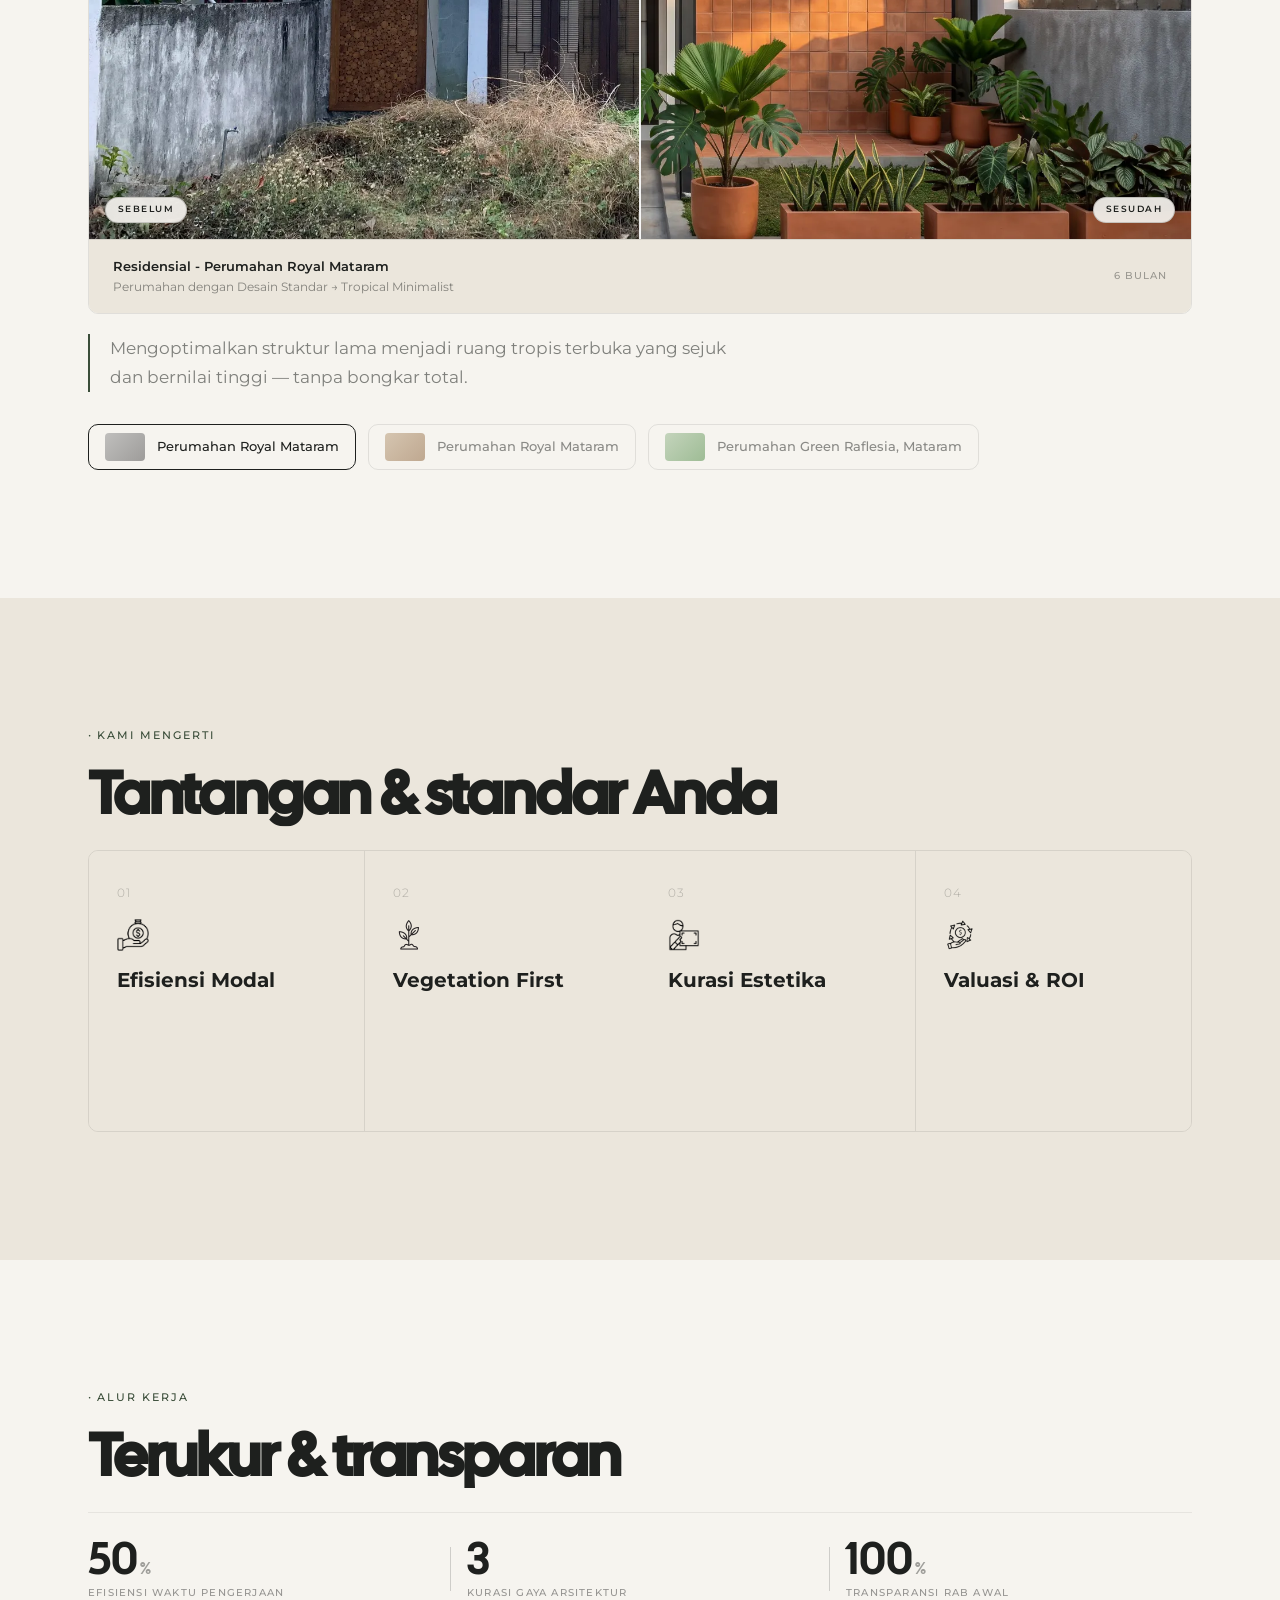
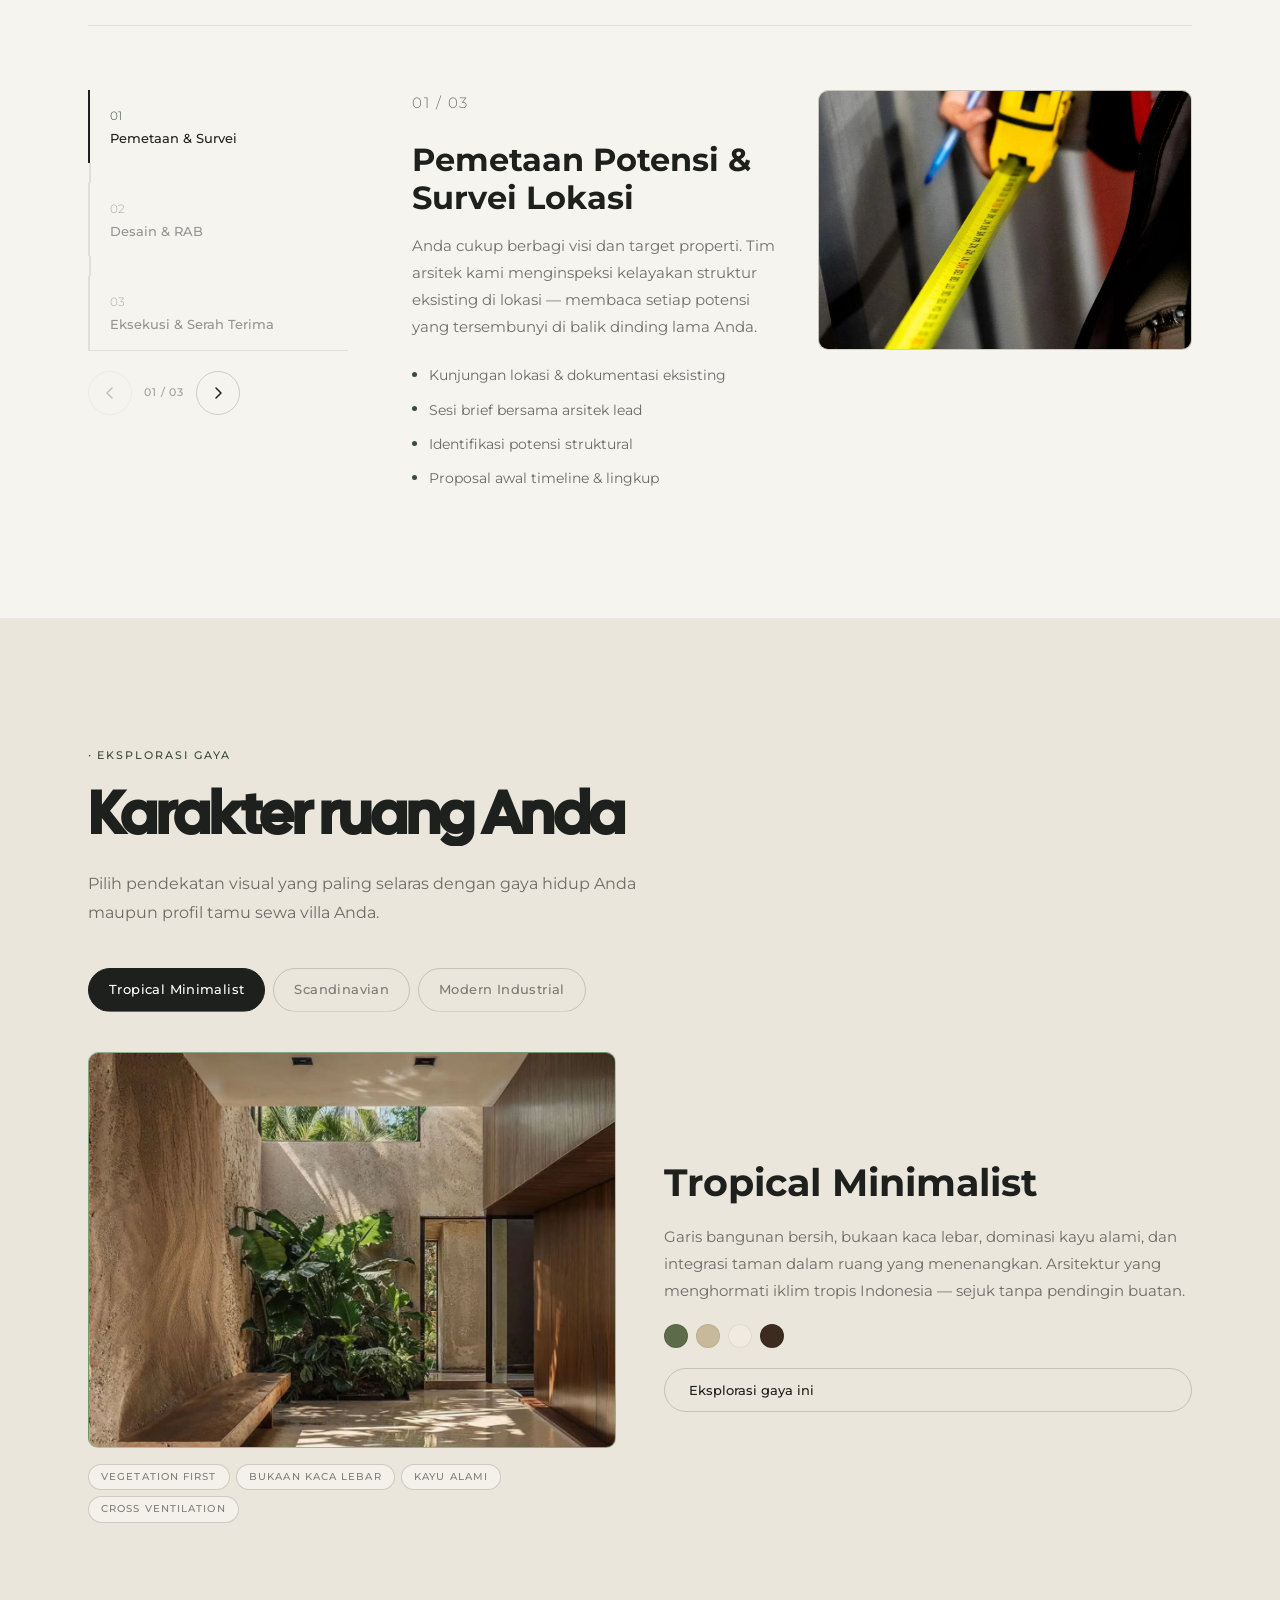
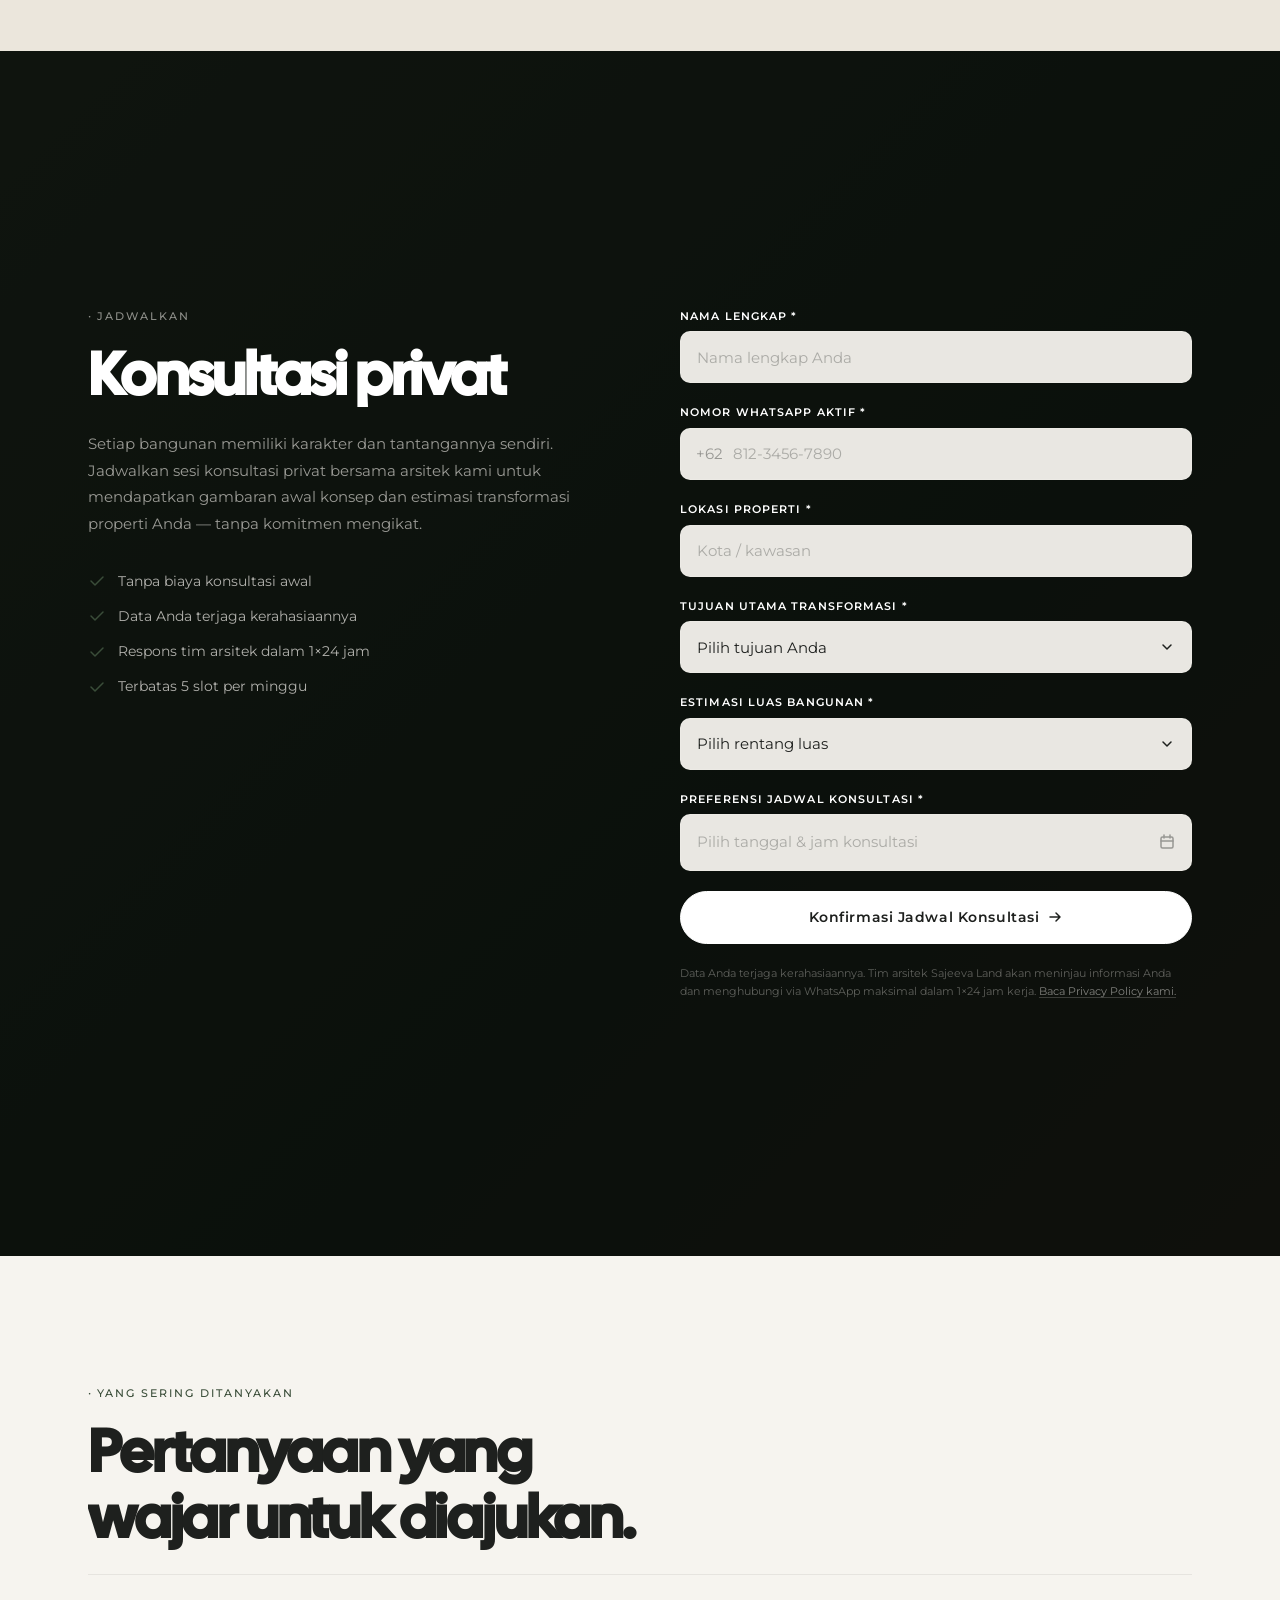
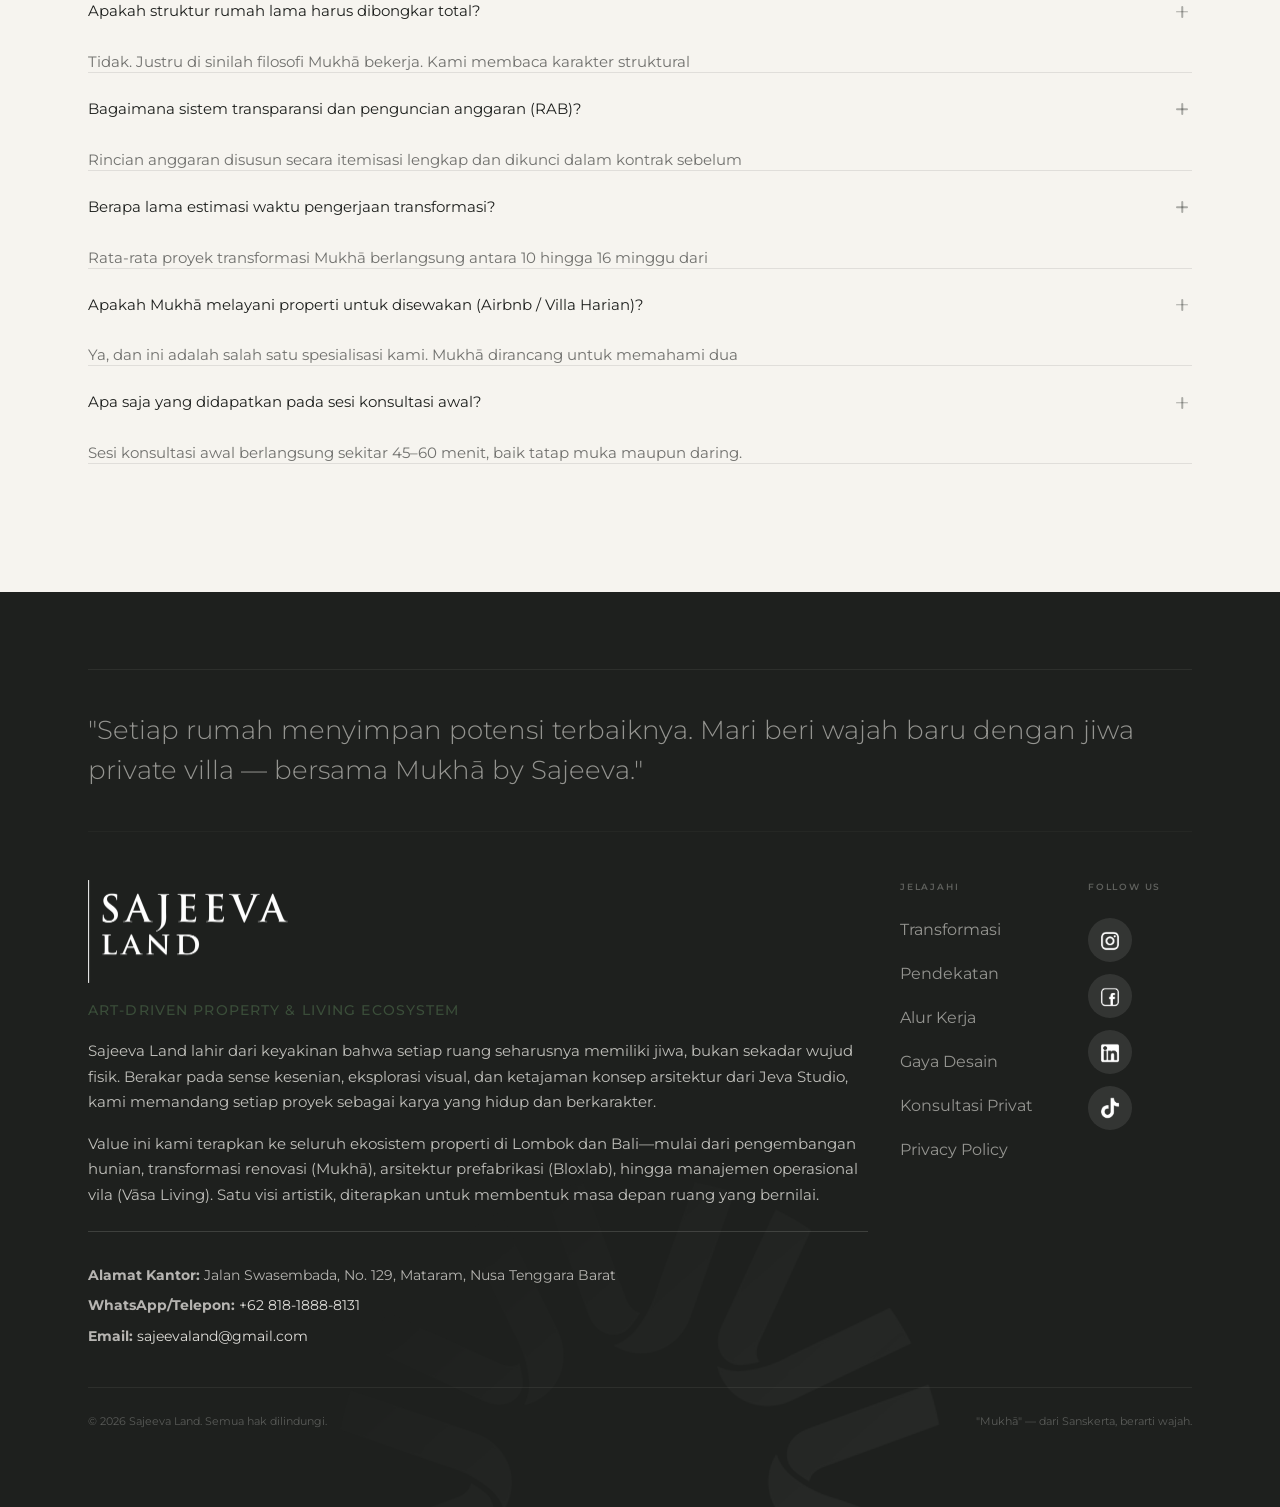
==== commit 0f5294b6: "chore: update HTML content" ====
--- a/MUKHA BY SAJEEVA/index.html
+++ b/MUKHA BY SAJEEVA/index.html
@@ -20,7 +20,7 @@
   <link rel="preconnect" href="https://fonts.googleapis.com" />
   <link rel="preconnect" href="https://fonts.gstatic.com" crossorigin />
   <link href="https://fonts.googleapis.com/css2?family=Cal+Sans&family=Montserrat:ital,wght@0,400;0,500;0,600;0,700;1,400&display=swap" rel="stylesheet" />
-  <link rel="stylesheet" href="assets/css/style.css?v=70" />
+  <link rel="stylesheet" href="assets/css/style.css?v=71" />
 </head>
 <body>
 
@@ -157,7 +157,7 @@
             <div class="ba__info">
               <div>
                 <p class="ba__project" data-id="Residensial - Perumahan Royal Mataram" data-en="Residential - Perumahan Royal Mataram">Residensial - Perumahan Royal Mataram</p>
-                <p class="ba__type"><span data-id="Perumahan dengan Desain Standar → Tropical Minimalist" data-en="Housing Development with Standardized Designs → Tropical Minimalist"><em>Perumahan dengan Desain Standar → Tropical Minimalist</em></span></p>
+                <p class="ba__type"><span data-id="Perumahan dengan Desain Standar → Tropical Minimalist" data-en="Housing Development with Standardized Designs → Tropical Minimalist">Perumahan dengan Desain Standar → Tropical Minimalist</span></p>
               </div>
               <span class="ba__dur" data-id="6 BULAN" data-en="6 MONTHS">6 BULAN</span>
             </div>
@@ -185,7 +185,7 @@
             <div class="ba__info">
               <div>
                 <p class="ba__project" data-id="Residensial - Perumahan Royal Mataram" data-en="Residential - Perumahan Royal Mataram">Residensial - Perumahan Royal Mataram</p>
-                <p class="ba__type"><span data-id="Perumahan dengan Desain Standar → Modern Minimalist" data-en="Housing Development with Standardized Designs → Modern Minimalist"><em>Perumahan dengan Desain Standar → Modern Minimalist</em></span></p>
+                <p class="ba__type"><span data-id="Perumahan dengan Desain Standar → Modern Minimalist" data-en="Housing Development with Standardized Designs → Modern Minimalist">Perumahan dengan Desain Standar → Modern Minimalist</span></p>
               </div>
               <span class="ba__dur" data-id="5 BULAN" data-en="5 MONTHS">5 BULAN</span>
             </div>
@@ -213,7 +213,7 @@
             <div class="ba__info">
               <div>
                 <p class="ba__project" data-id="Residensial - Perumahan Green Raflesia, Mataram" data-en="Residential - Perumahan Green Raflesia, Mataram">Residensial - Perumahan Green Raflesia, Mataram</p>
-                <p class="ba__type"><span data-id="Perumahan dengan Desain Standar → Tropical Minimalist Villa" data-en="Housing Development with Standardized Designs → Tropical Minimalist Villa"><em>Perumahan dengan Desain Standar → Tropical Minimalist Villa</em></span></p>
+                <p class="ba__type"><span data-id="Perumahan dengan Desain Standar → Tropical Minimalist Villa" data-en="Housing Development with Standardized Designs → Tropical Minimalist Villa">Perumahan dengan Desain Standar → Tropical Minimalist Villa</span></p>
               </div>
               <span class="ba__dur" data-id="7 BULAN" data-en="7 MONTHS">7 BULAN</span>
             </div>
@@ -297,7 +297,7 @@
             </div>
             <div class="matrix__back">
               <h3 class="matrix__title" data-id="Valuasi & ROI" data-en="Valuation & ROI">Valuasi &amp; ROI</h3>
-              <p data-id="Setiap detail material dan tata ruang dikalkulasi untuk mengangkat nilai jual kembali (capital gain) serta daya tarik rental yield properti Anda." data-en="Every material detail and spatial layout is calculated to elevate your property's resale value (capital gain) and rental yield appeal.">Setiap detail material dan tata ruang dikalkulasi untuk mengangkat nilai jual kembali (<em>capital gain</em>) serta daya tarik <em>rental yield</em> properti Anda.</p>
+              <p data-id="Setiap detail material dan tata ruang dikalkulasi untuk mengangkat nilai jual kembali (capital gain) serta daya tarik rental yield properti Anda." data-en="Every material detail and spatial layout is calculated to elevate your property's resale value (capital gain) and rental yield appeal.">Setiap detail material dan tata ruang dikalkulasi untuk mengangkat nilai jual kembali (capital gain) serta daya tarik rental yield properti Anda.</p>
             </div>
           </div>
         </div>
@@ -491,7 +491,7 @@
             </div>
             <div class="style-panel__body">
               <h3>Scandinavian</h3>
-              <p data-id="Palet warna terang yang hangat, pencahayaan alami maksimal, serta fungsionalitas ruang yang lapang dan homey. Kehangatan rumah Skandinavia yang diadaptasi ke iklim tropis dengan material lokal." data-en="Warm light palette, maximized natural lighting, and spacious functional rooms with a homey feel. The warmth of Scandinavian homes adapted to the tropical climate with local materials.">Palet warna terang yang hangat, pencahayaan alami maksimal, serta fungsionalitas ruang yang lapang dan <em>homey</em>. Kehangatan rumah Skandinavia yang diadaptasi ke iklim tropis dengan material lokal.</p>
+              <p data-id="Palet warna terang yang hangat, pencahayaan alami maksimal, serta fungsionalitas ruang yang lapang dan homey. Kehangatan rumah Skandinavia yang diadaptasi ke iklim tropis dengan material lokal." data-en="Warm light palette, maximized natural lighting, and spacious functional rooms with a homey feel. The warmth of Scandinavian homes adapted to the tropical climate with local materials.">Palet warna terang yang hangat, pencahayaan alami maksimal, serta fungsionalitas ruang yang lapang dan homey. Kehangatan rumah Skandinavia yang diadaptasi ke iklim tropis dengan material lokal.</p>
               <div class="style-panel__swatches">
                 <span class="swatch" style="background:#D4C5B0" title="Warm Sand"></span>
                 <span class="swatch" style="background:#B8A99A" title="Clay"></span>
@@ -515,7 +515,7 @@
             </div>
             <div class="style-panel__body">
               <h3>Modern Industrial</h3>
-              <p data-id="Eksplorasi tekstur beton ekspos, aksen baja hitam matte, dan batu alam lokal yang berpadu kontras dengan rimbun vegetasi hijau. Kejujuran material diangkat menjadi estetika yang kuat." data-en="Exposed concrete textures, matte black steel accents, and local natural stone contrasting beautifully with lush green vegetation. Raw material honesty elevated into powerful aesthetic.">Eksplorasi tekstur beton ekspos, aksen baja hitam <em>matte</em>, dan batu alam lokal yang berpadu kontras dengan rimbun vegetasi hijau. Kejujuran material diangkat menjadi estetika yang kuat.</p>
+              <p data-id="Eksplorasi tekstur beton ekspos, aksen baja hitam matte, dan batu alam lokal yang berpadu kontras dengan rimbun vegetasi hijau. Kejujuran material diangkat menjadi estetika yang kuat." data-en="Exposed concrete textures, matte black steel accents, and local natural stone contrasting beautifully with lush green vegetation. Raw material honesty elevated into powerful aesthetic.">Eksplorasi tekstur beton ekspos, aksen baja hitam matte, dan batu alam lokal yang berpadu kontras dengan rimbun vegetasi hijau. Kejujuran material diangkat menjadi estetika yang kuat.</p>
               <div class="style-panel__swatches">
                 <span class="swatch" style="background:#3A3A3A" title="Charcoal"></span>
                 <span class="swatch" style="background:#8B7355" title="Rust Wood"></span>
@@ -745,7 +745,7 @@
     </div>
     <div class="container footer__content">
       <div class="footer__statement" data-animate="fade-up">
-        <p data-id="Setiap rumah menyimpan potensi terbaiknya. Mari beri wajah baru dengan jiwa private villa — bersama Mukhā by Sajeeva." data-en="Every home holds its greatest potential. Let's give it a new face with the soul of a private villa — with Mukhā by Sajeeva.">"Setiap rumah menyimpan potensi terbaiknya. Mari beri wajah baru dengan jiwa <em>private villa</em> — bersama Mukhā by Sajeeva."</p>
+        <p data-id='Setiap rumah menyimpan potensi terbaiknya. Mari beri wajah baru dengan jiwa private villa — bersama Mukhā by Sajeeva.' data-en="Every home holds its greatest potential. Let's give it a new face with the soul of a private villa — with Mukhā by Sajeeva.">"Setiap rumah menyimpan potensi terbaiknya. Mari beri wajah baru dengan jiwa private villa — bersama Mukhā by Sajeeva."</p>
       </div>
 
       <div class="footer__inner">
